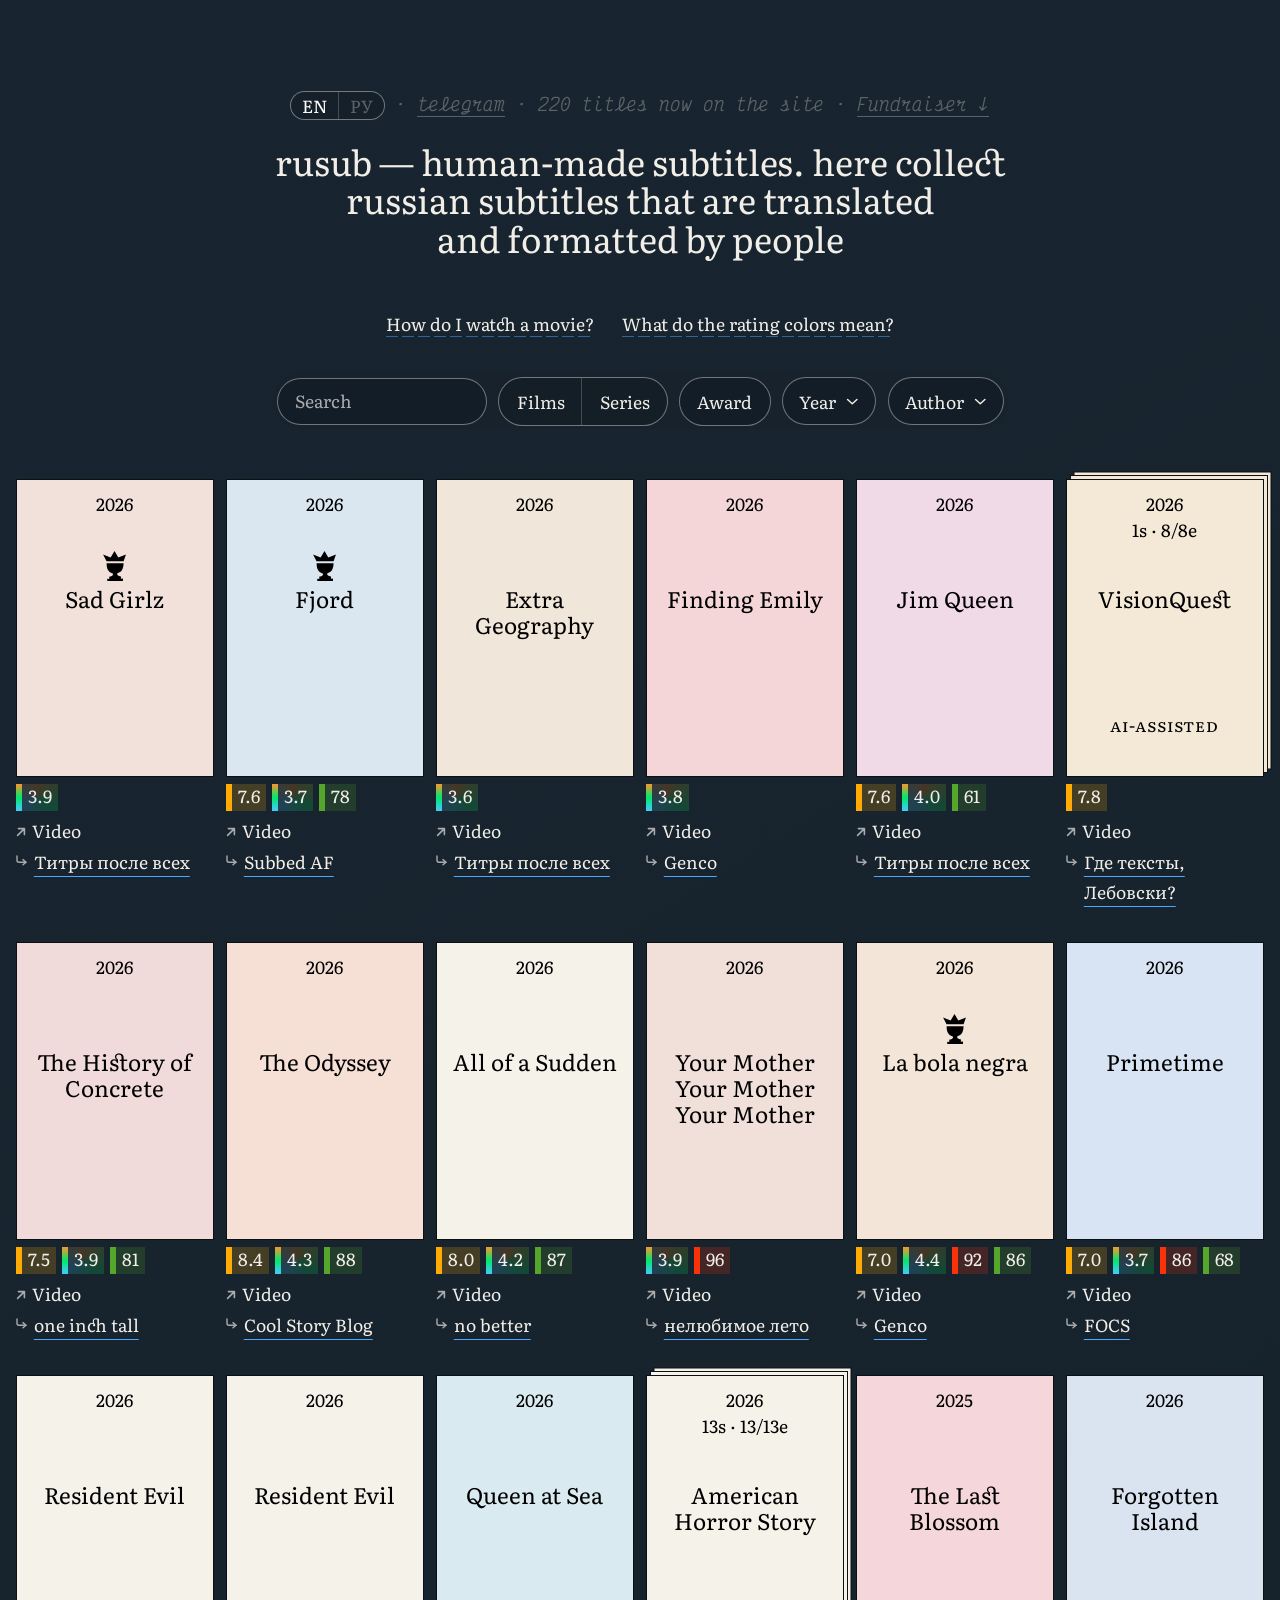
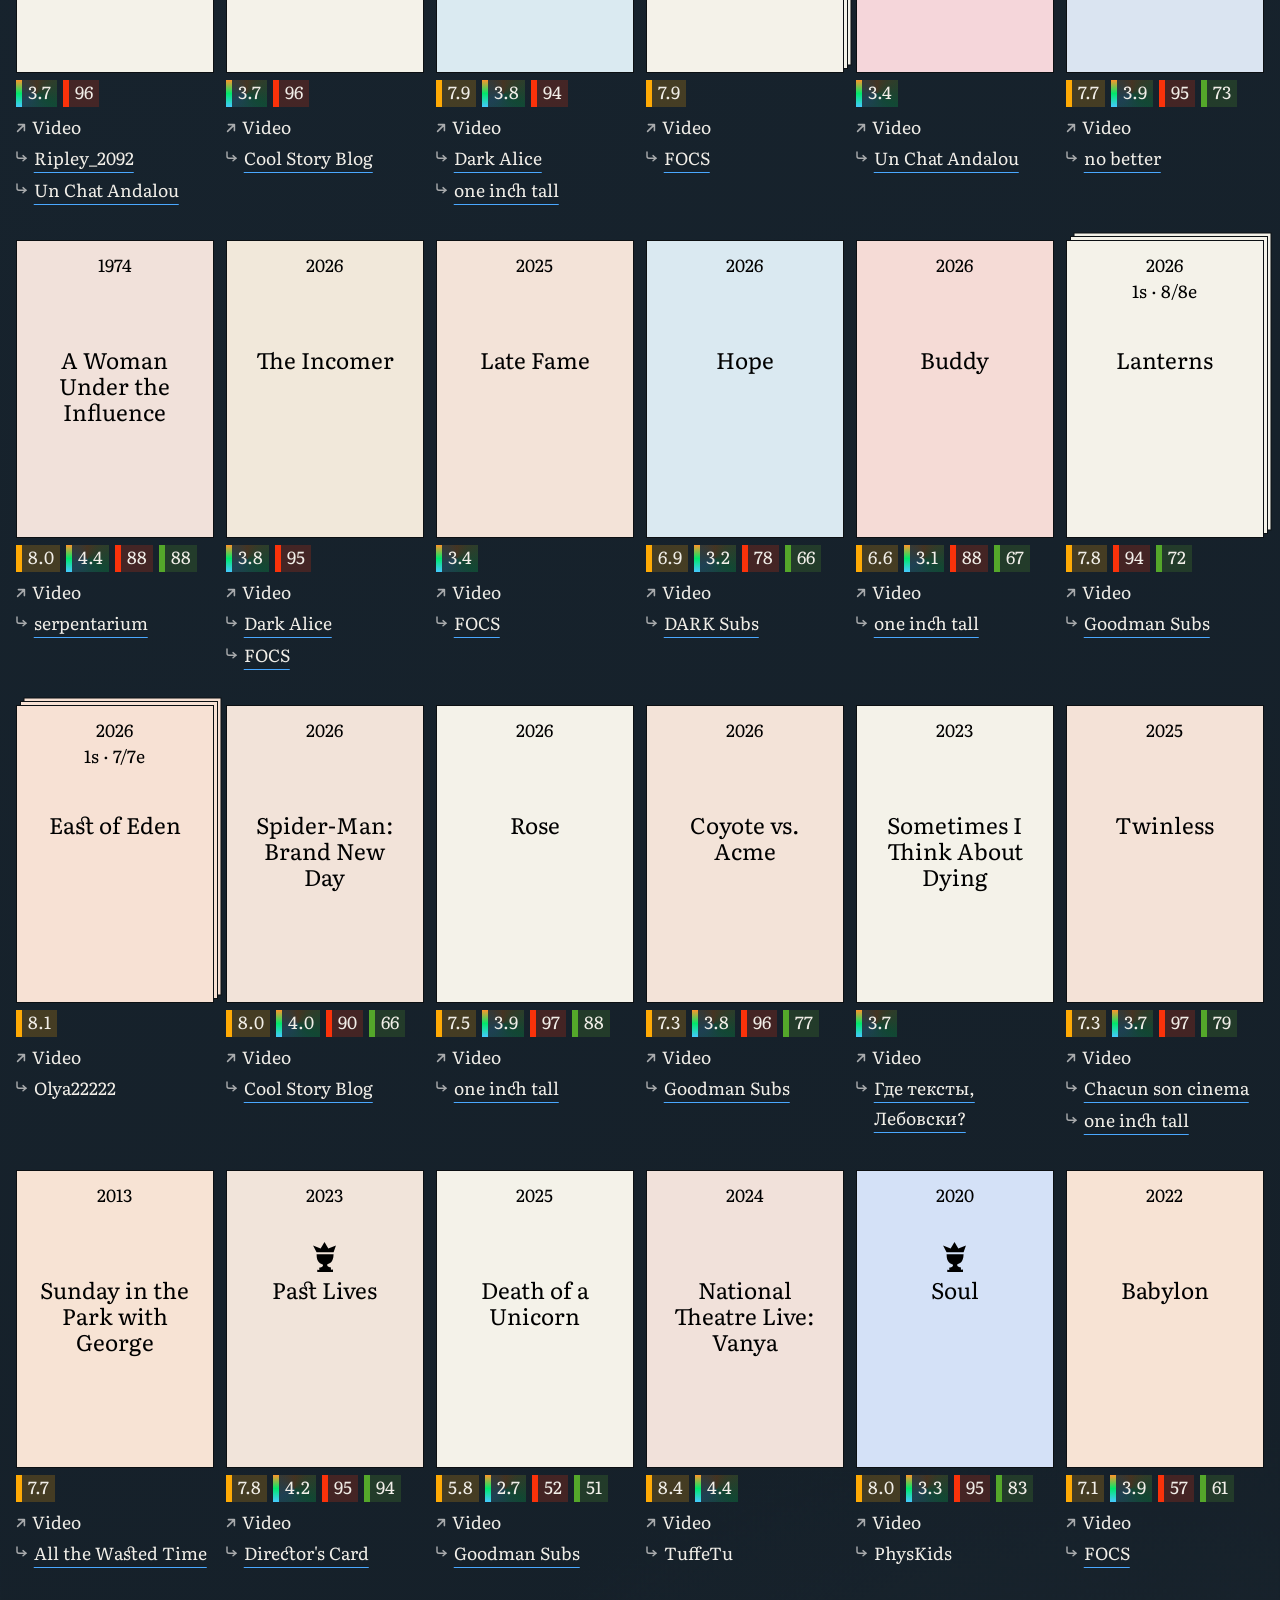
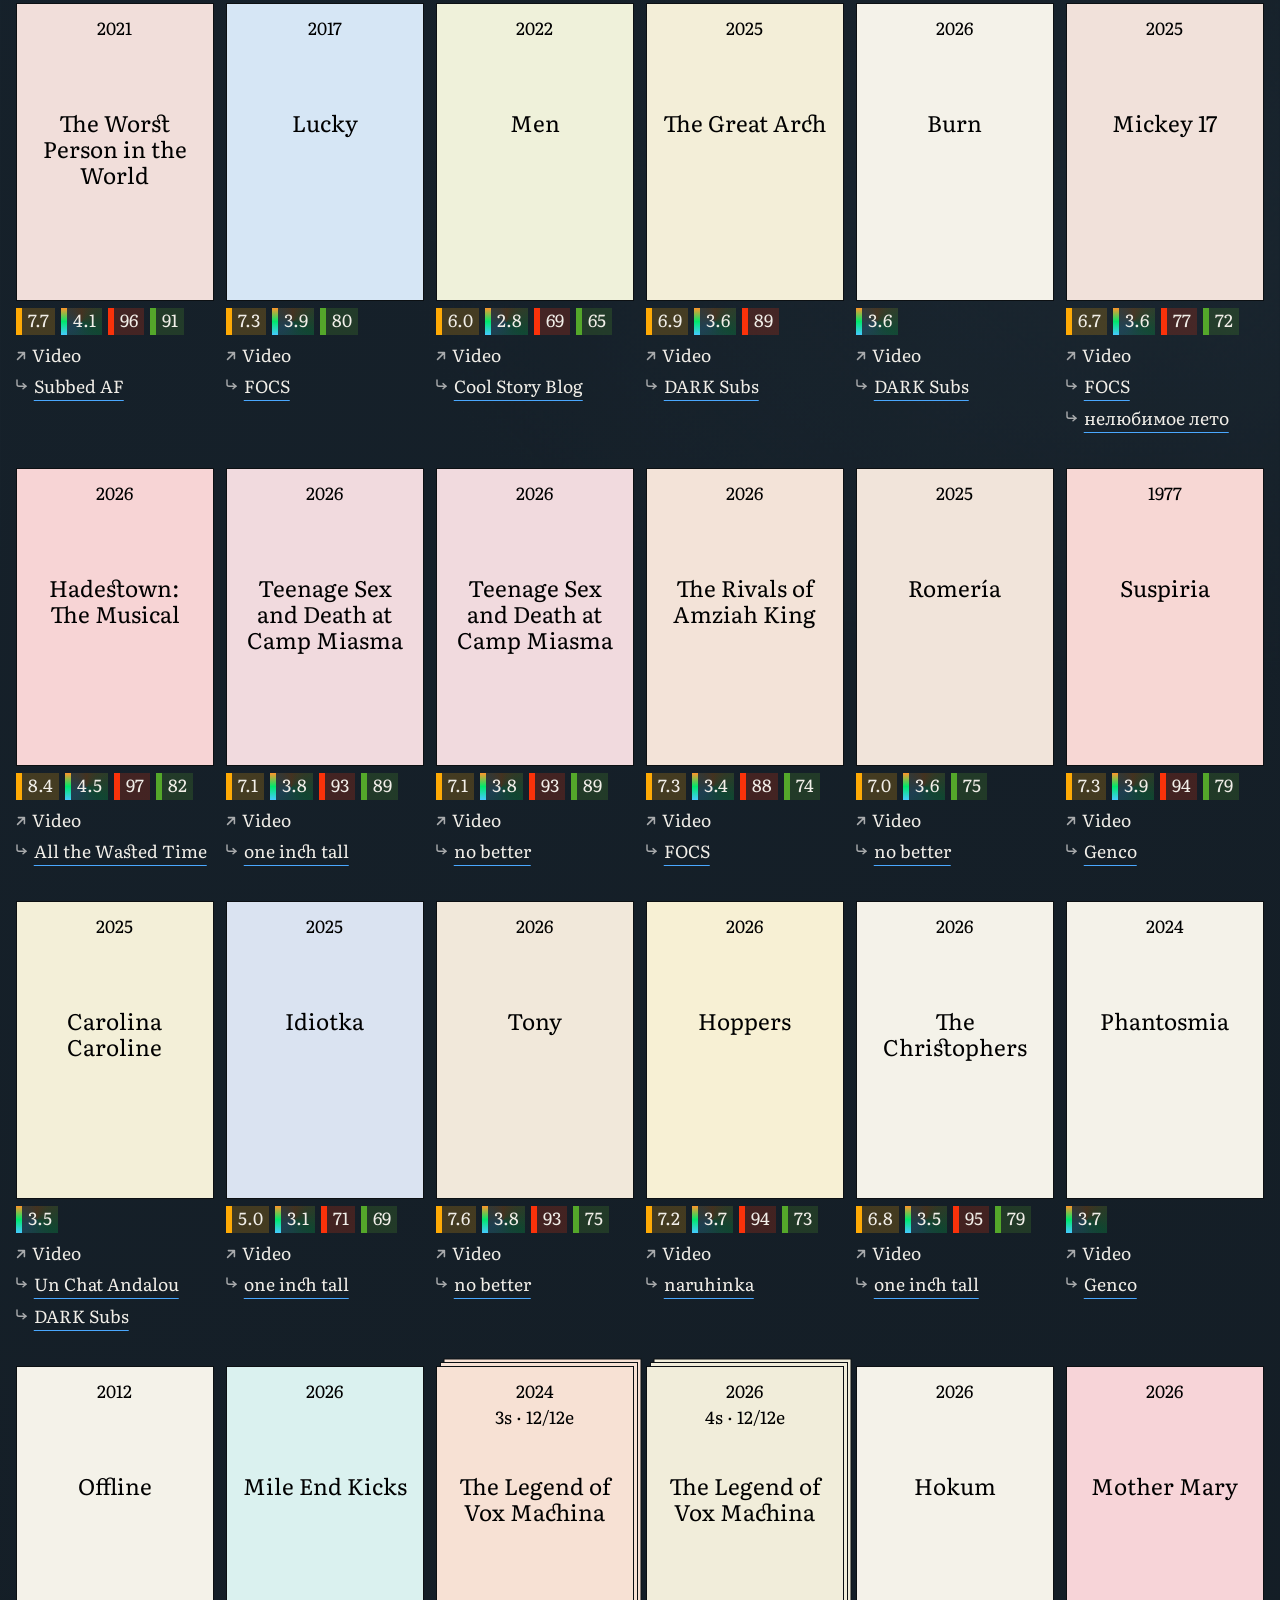
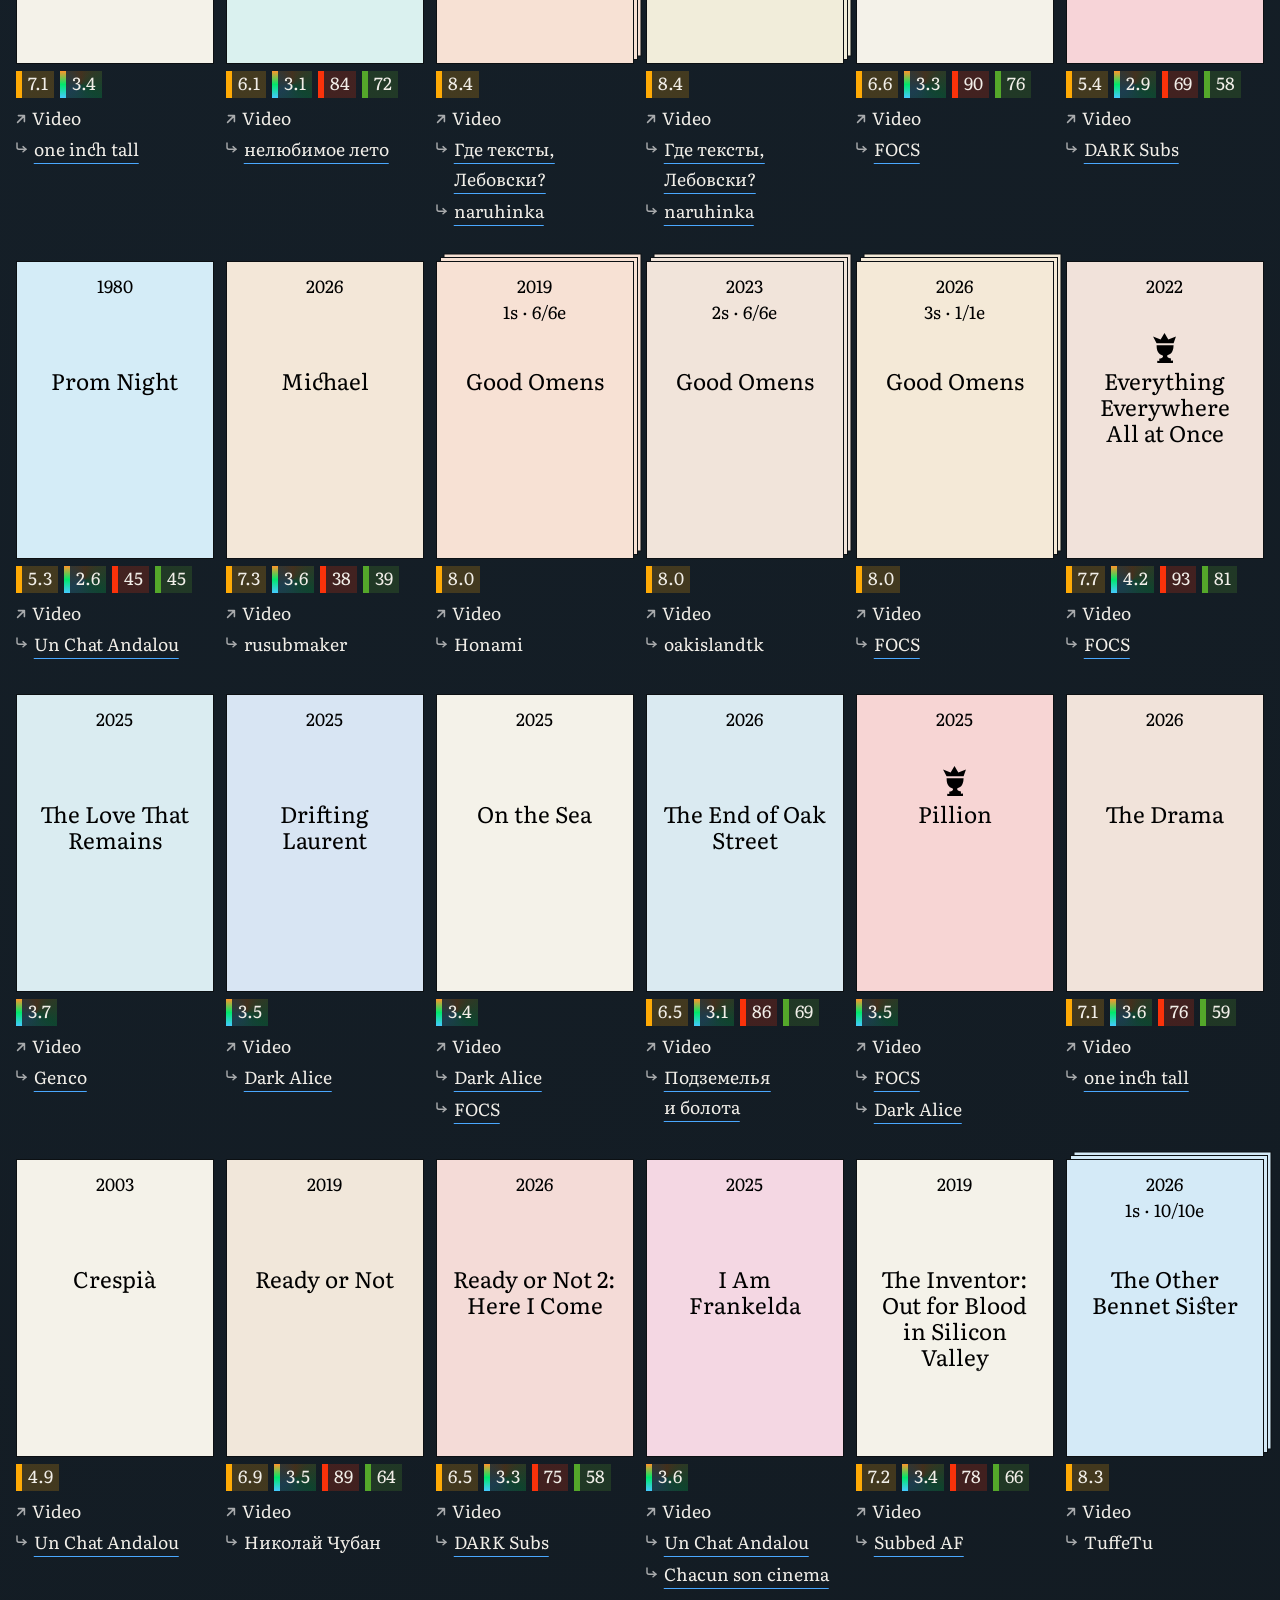
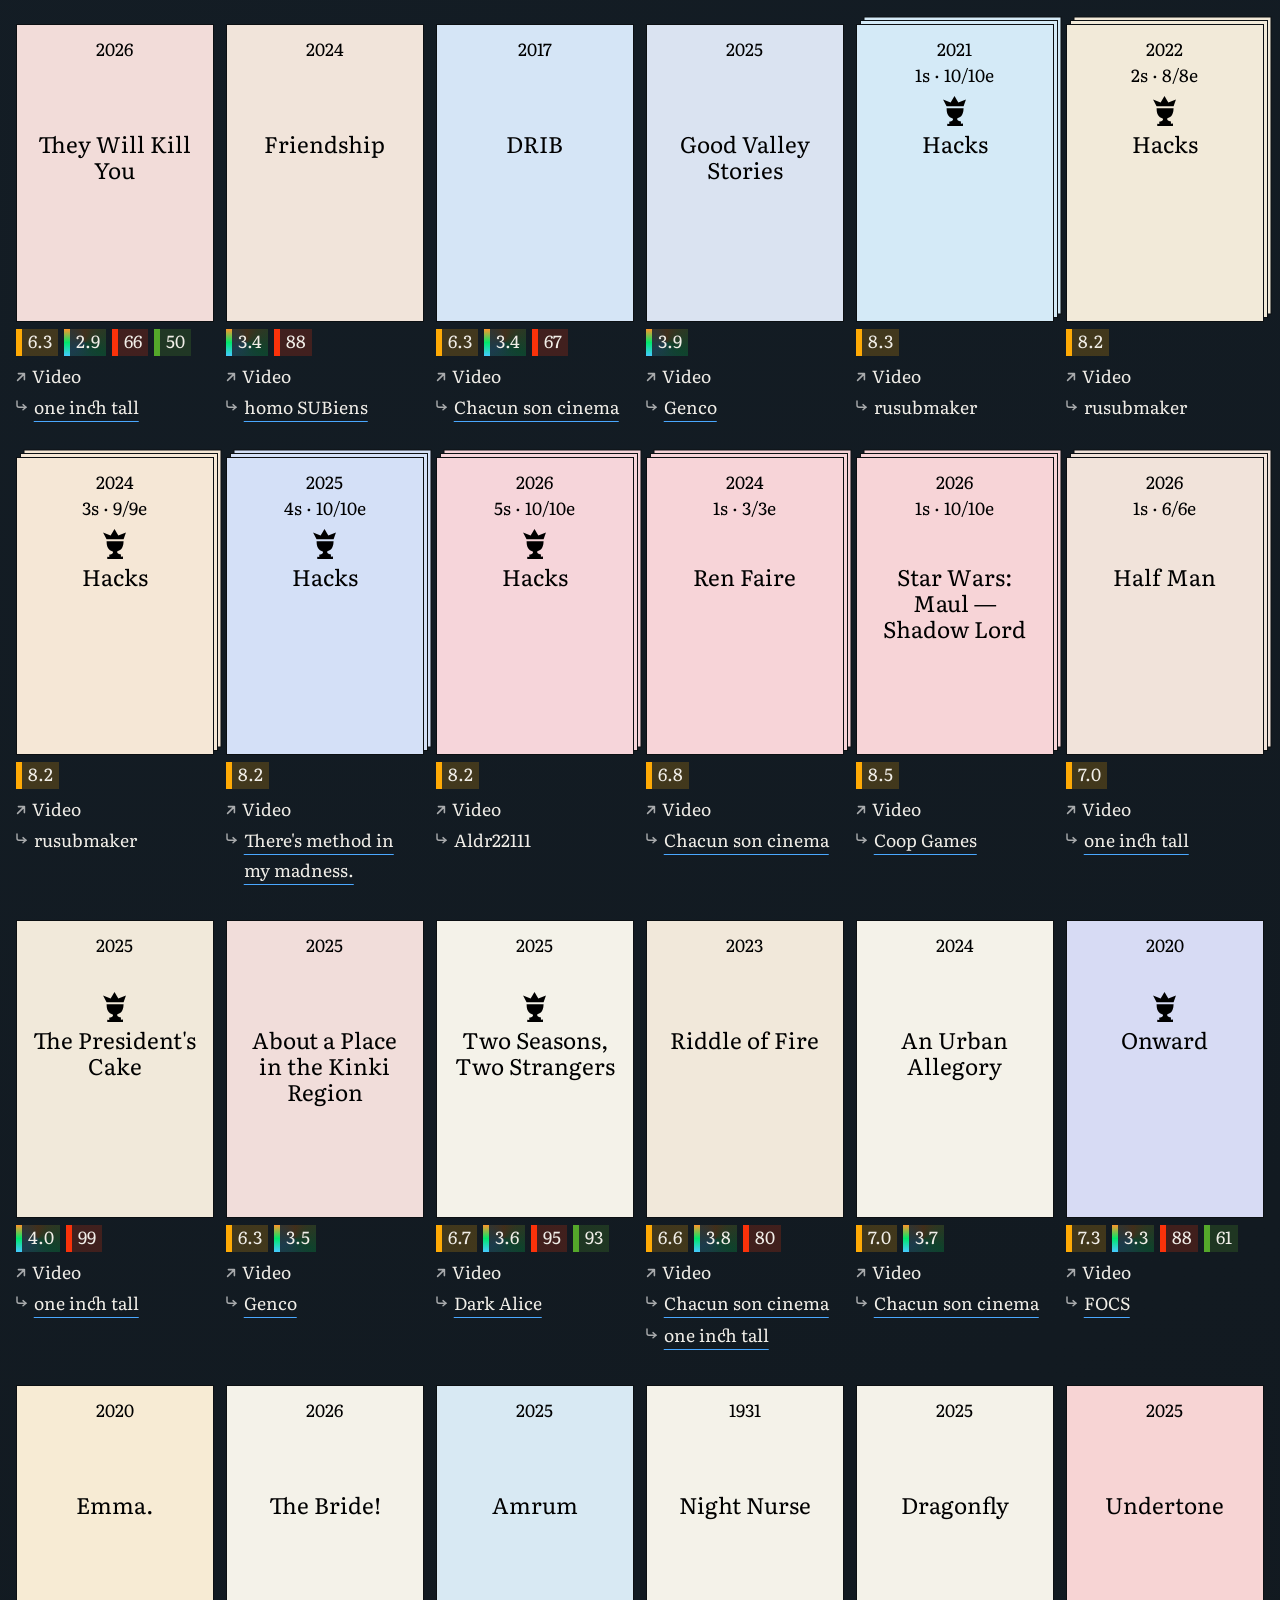
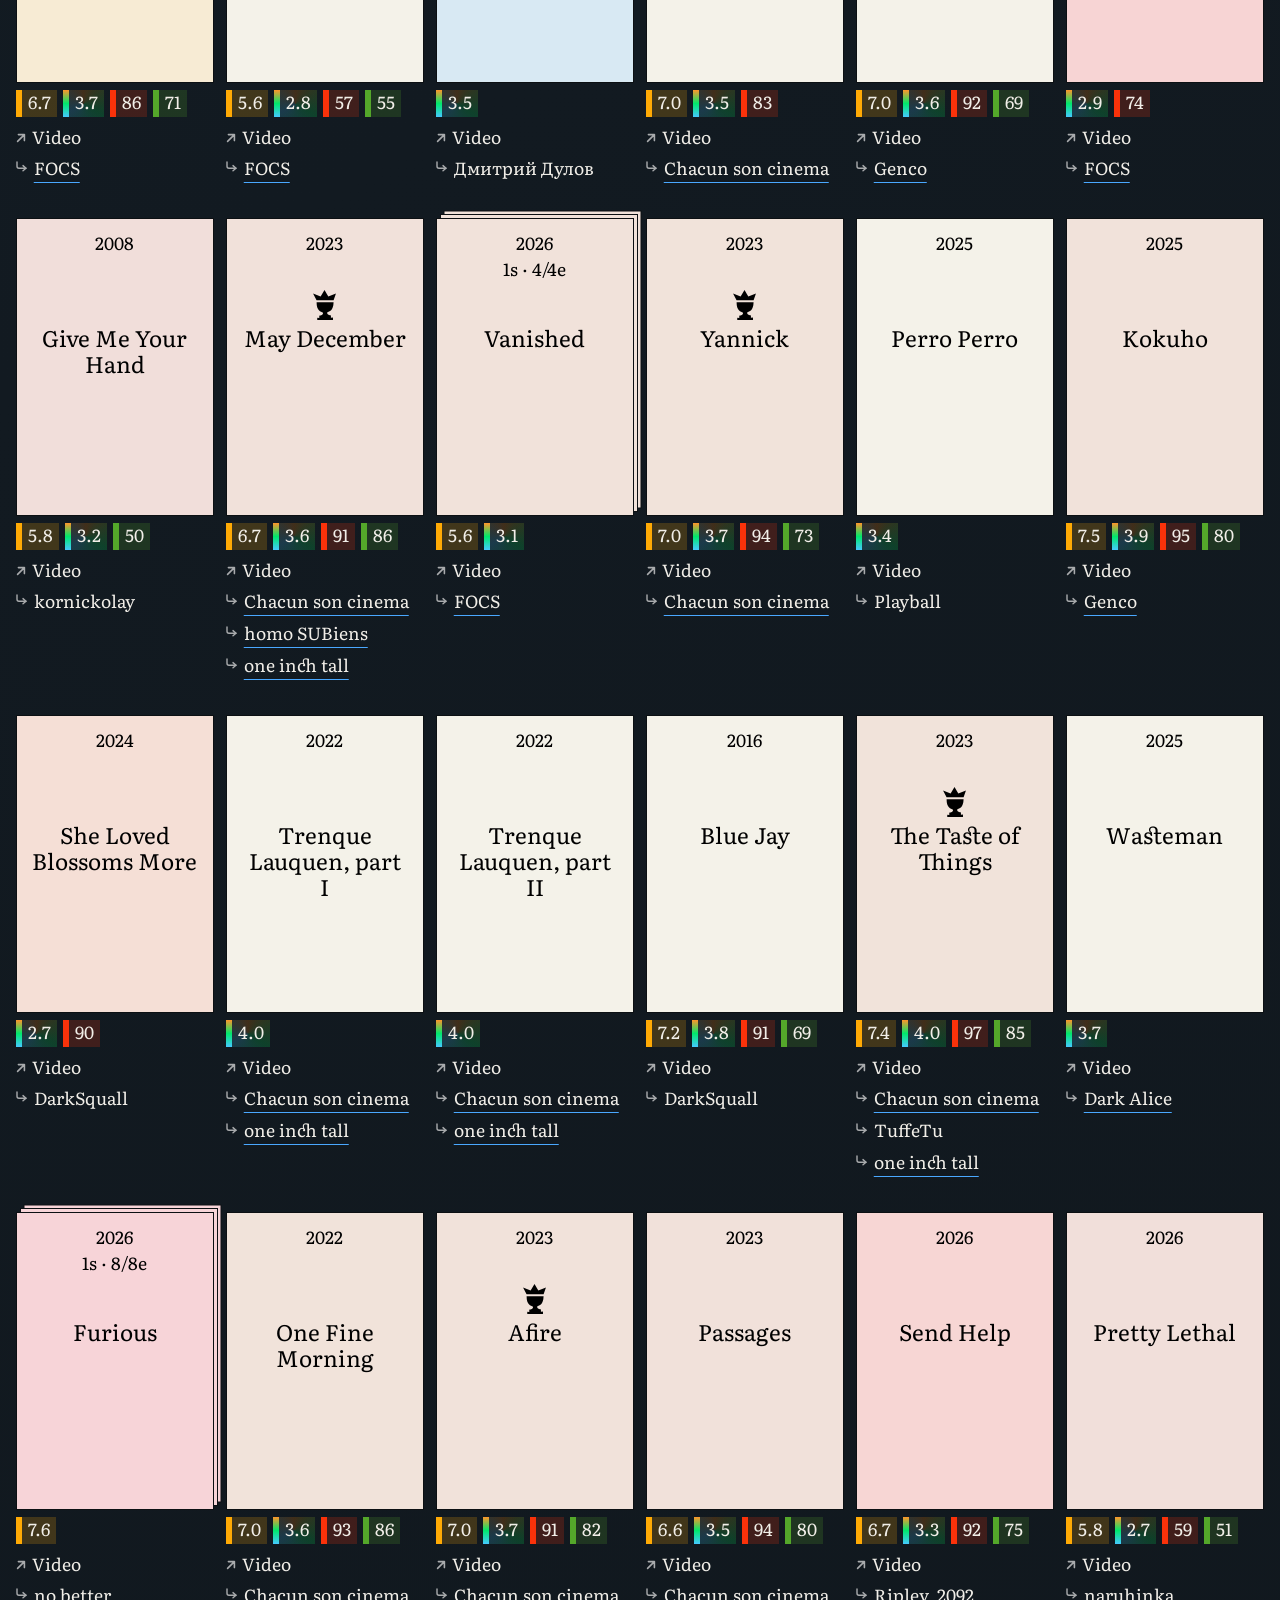
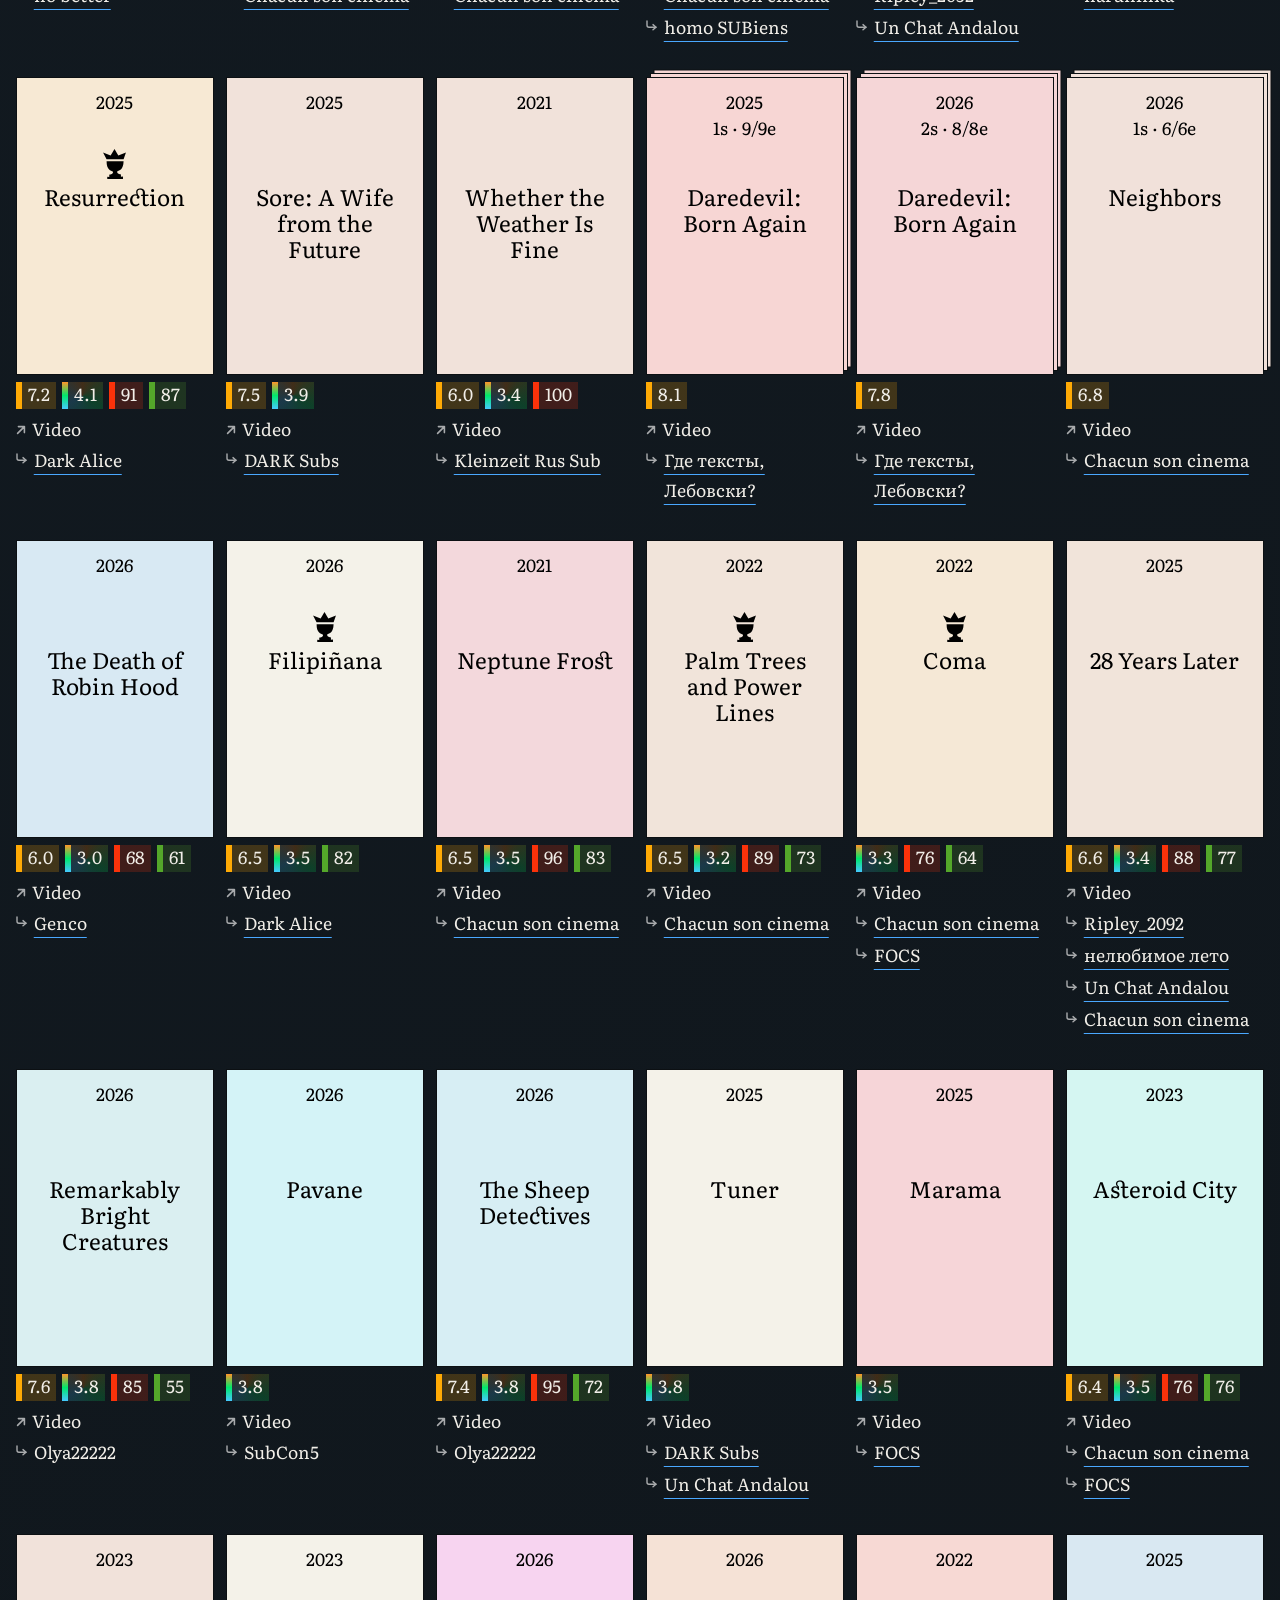
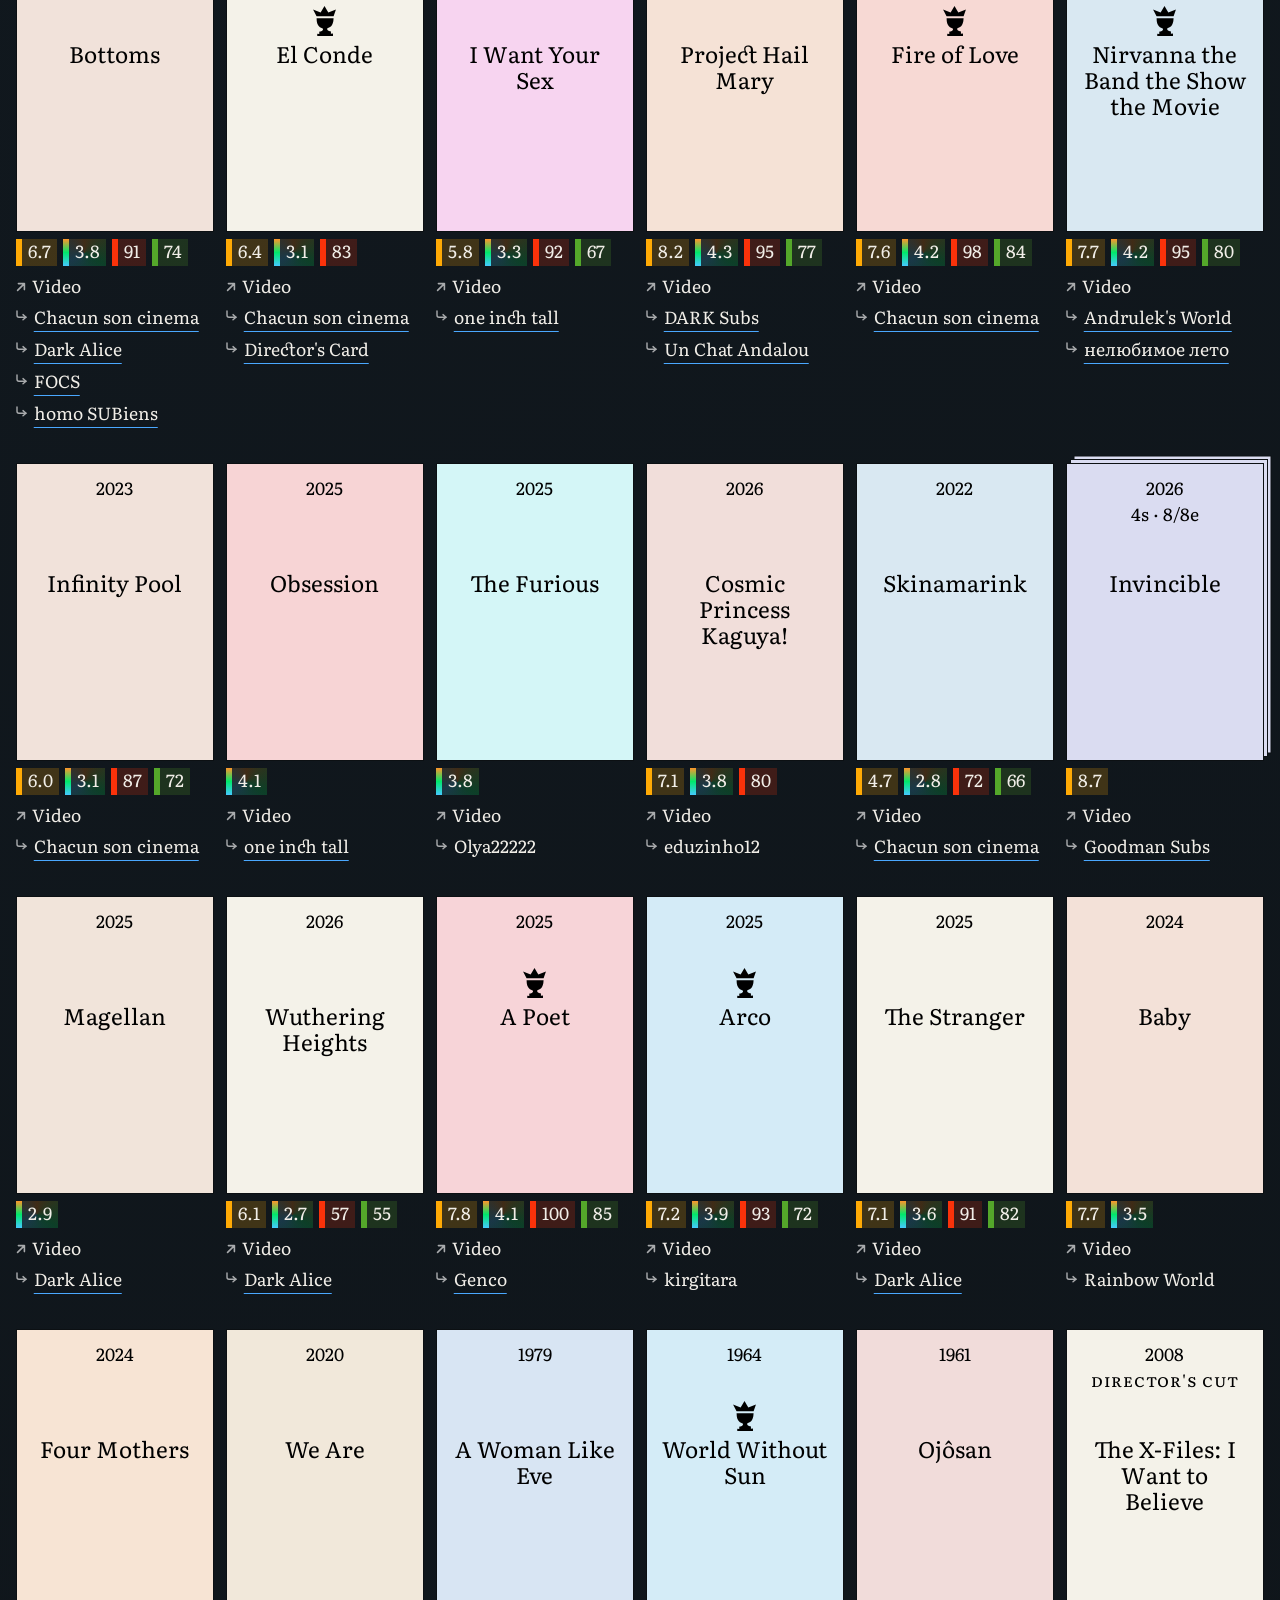
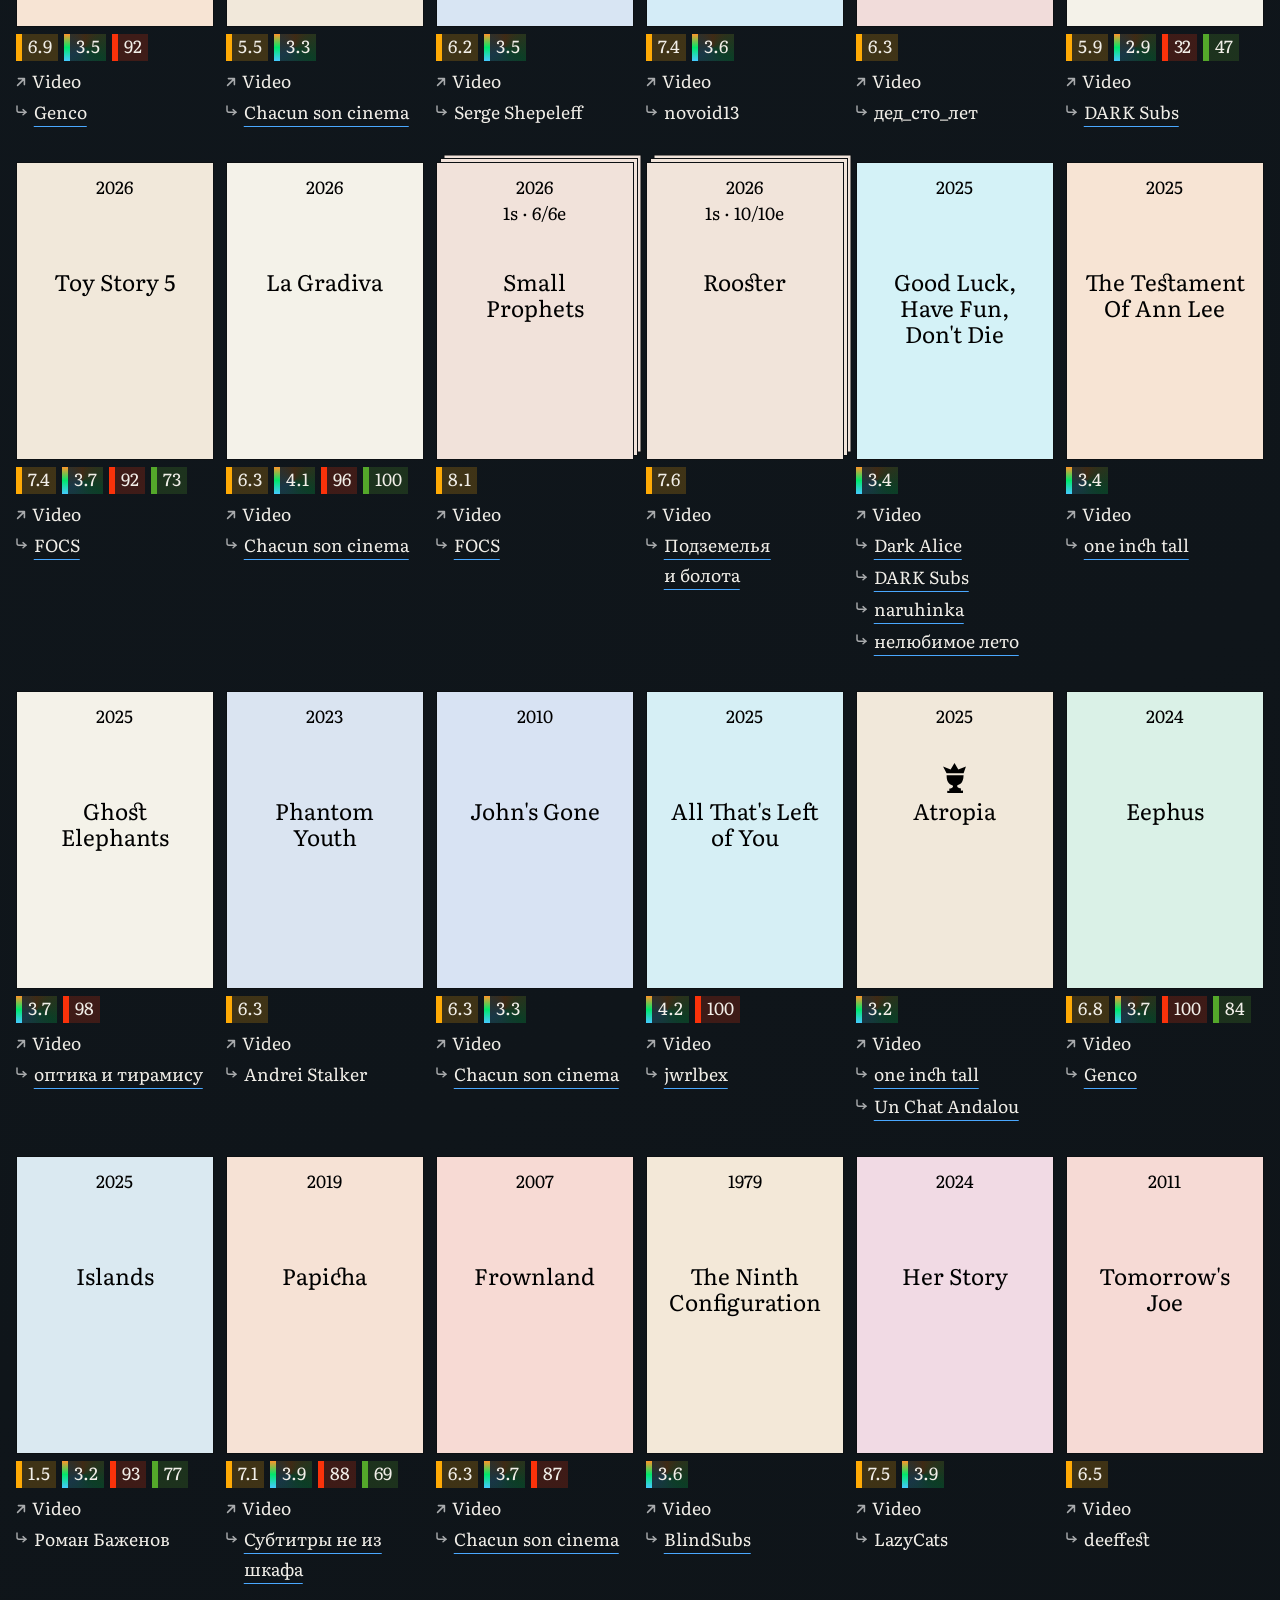
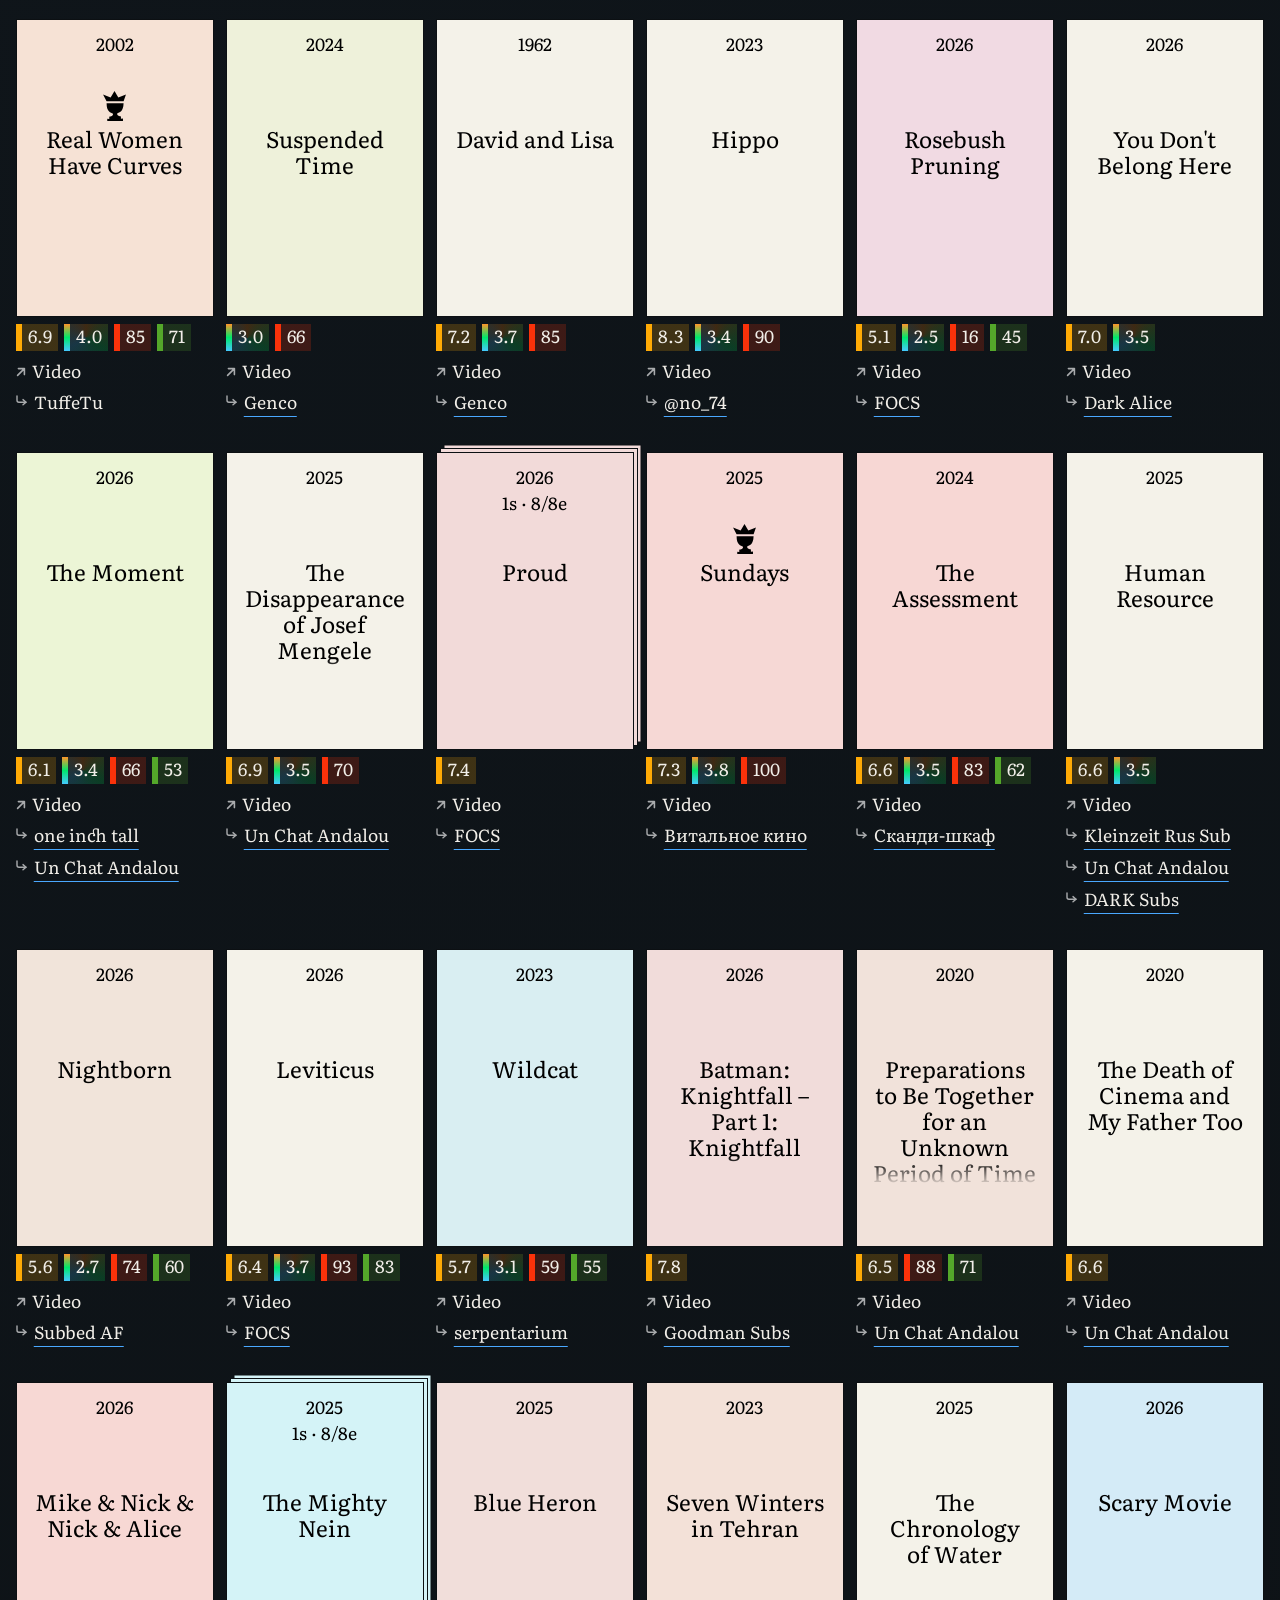
==== index.html @ fe662f40 "Add Sad Girlz (2026), subs by Титры после всех" ====
<!doctype html>
<html lang="ru">
<head>
<meta charset="utf-8">
<meta name="viewport" content="width=device-width, initial-scale=1">
<meta name="description" content="Русские субтитры к фильмам и сериалам в человеческом переводе и оформлении. Скачать .srt или .zip — переводы от проверенных команд, бесплатно.">
<meta property="og:type" content="website">
<meta property="og:url" content="https://rusub.pages.dev/">
<meta property="og:site_name" content="rusub">
<meta property="og:title" content="russub — человеческие русские субтитры">
<meta property="og:description" content="Русские субтитры к фильмам и сериалам в человеческом переводе и оформлении. Скачать .srt или .zip бесплатно. We collect human-translated and formatted .srt files for movies and series — no registration, no ads.">
<meta property="og:image" content="https://rusub.pages.dev/assets/og-img.jpg">
<meta property="og:image:alt" content="russub — человеческие русские субтитры">
<meta property="og:locale" content="ru_RU">
<meta name="twitter:card" content="summary_large_image">
<meta name="twitter:title" content="russub — человеческие русские субтитры">
<meta name="twitter:description" content="Русские субтитры к фильмам и сериалам в человеческом переводе и оформлении.">
<meta name="twitter:image" content="https://rusub.pages.dev/assets/og-img.jpg">
<meta name="google-site-verification" content="y1keX76cT9JaH7X1msKwprBF_v71MWAN2MobspWHk8U" />
<title>russub — человеческие русские субтитры</title>
<link rel="preconnect" href="https://fonts.googleapis.com">
<link rel="preconnect" href="https://fonts.gstatic.com" crossorigin>
<link href="https://fonts.googleapis.com/css2?family=Victor+Mono:ital,wght@1,700&display=swap" rel="stylesheet">
<link rel="icon" type="image/x-icon" href="assets/icon.svg">
<link rel="stylesheet" href="styles.css">
</head>
<body>
<main class="page">
  <header class="intro">
    <a href="https://t.me/+g35p_Ftq7PY0YWZi" target="_blank">questions & suggestions → telegram</a>
    <h1>rusub — human-made subtitles. here collect russian subtitles that are translated and formatted by people</h1>
    <p class="updated" id="title-count"></p>
  </header>

  <div class="faq">
    <div class="faq-item">
      <span class="faq-q">How do I watch a movie?</span>
      <div class="faq-card faq-card--steps">
        <span class="faq-step"><span class="faq-num">1</span> Download the subtitles from this website</span>
        <span class="faq-step"><span class="faq-num">2</span> Use the Video button on the card — it searches trackers for you</span>
        <span class="faq-step"><span class="faq-num">3</span> Place the subtitles file in the same folder as the movie</span>
        <span class="faq-step"><span class="faq-num">4</span> Name both files the same way: <code>Film.mkv</code>, <code>Film.srt</code></span>
        <span class="faq-step"><span class="faq-num">5</span> Open the video — subtitles load automatically</span>
        <span class="faq-step"><span class="faq-num">6</span> If not — enable them in player settings and select the <code>.srt</code> file</span>
      </div>
    </div>
    <div class="faq-item">
      <span class="faq-q">What do the rating colors mean?</span>
      <div class="faq-card faq-card--ratings">
        <span class="faq-rating"><span class="rating-dot faq-dot--imdb"></span><span class="faq-rating-text"><span class="faq-rating-title">IMDb — 1-10</span><span class="faq-note">Average viewer rating. Higher = more liked.</span></span></span>
        <span class="faq-rating"><span class="rating-dot faq-dot--letterboxd"></span><span class="faq-rating-text"><span class="faq-rating-title">Letterboxd — 0.5-5</span><span class="faq-note">Closer to 5 = higher rating.</span></span></span>
        <span class="faq-rating"><span class="rating-dot faq-dot--rt"></span><span class="faq-rating-text"><span class="faq-rating-title">Rotten Tomatoes — 0-100%</span><span class="faq-note">Percentage of positive critic reviews.</span></span></span>
        <span class="faq-rating"><span class="rating-dot faq-dot--metacritic"></span><span class="faq-rating-text"><span class="faq-rating-title">Metacritic — 0-100</span><span class="faq-note">Average critic score. Higher = better.</span></span></span>
      </div>
    </div>
  </div>

  <div class="filters" id="filters"></div>

  <section class="grid" id="grid"></section>
</main>

<script src="script.js"></script>
<script async src="https://www.googletagmanager.com/gtag/js?id=G-HG62CRNJFP"></script>
<script>
  window.dataLayer = window.dataLayer || [];
  function gtag(){dataLayer.push(arguments);}
  gtag('js', new Date());
  gtag('config', 'G-HG62CRNJFP');
</script>
<noscript>
  <h1>Список фильмов и сериалов rusub</h1>
  <ul>
  <li><a href="/#sad-girlz-2026"><h2>Sad Girlz (2026)</h2>
    <span lang="ru">Грустные девчонки</span>
    <span>Перевод: Титры после всех</span></a></li>
  <li><a href="/#fjord-2026"><h2>Fjord (2026)</h2>
    <span lang="ru">Фьорд</span>
    <span>Перевод: Subbed AF</span></a></li>
  <li><a href="/#extra-geography-2026"><h2>Extra Geography (2026)</h2>
    <span lang="ru">Внеклассная география</span>
    <span>Перевод: Титры после всех</span></a></li>
  <li><a href="/#finding-emily-2026"><h2>Finding Emily (2026)</h2>
    <span lang="ru">В поисках Эмили</span>
    <span>Перевод: Genco</span></a></li>
  <li><a href="/#jim-queen-2026"><h2>Jim Queen (2026)</h2>
    <span lang="ru">Джим Куин</span>
    <span>Перевод: Титры после всех</span></a></li>
  <li><a href="/#visionquest-2026"><h2>VisionQuest (2026)</h2>
    <span lang="ru">Квест Вижна</span>
    <span>Перевод: Где тексты, Лебовски?</span></a></li>
  <li><a href="/#the-history-of-concrete-2026"><h2>The History of Concrete (2026)</h2>
    <span lang="ru">История бетона</span>
    <span>Перевод: one inch tall</span></a></li>
  <li><a href="/#the-odyssey-2026"><h2>The Odyssey (2026)</h2>
    <span lang="ru">Одиссея</span>
    <span>Перевод: Cool Story Blog</span></a></li>
  <li><a href="/#soudain-2026"><h2>All of a Sudden (2026)</h2>
    <span lang="ru">Внезапно</span>
    <span>Перевод: no better</span></a></li>
  <li><a href="/#your-mother-your-mother-your-mother-2026"><h2>Your Mother Your Mother Your Mother (2026)</h2>
    <span lang="ru">Твоя мать, твоя мать, твоя мать</span>
    <span>Перевод: нелюбимое лето</span></a></li>
  <li><a href="/#la-bola-negra-2026"><h2>La bola negra (2026)</h2>
    <span lang="ru">Чёрный шар</span>
    <span>Перевод: Genco</span></a></li>
  <li><a href="/#primetime-2026"><h2>Primetime (2026)</h2>
    <span lang="ru">Прайм-тайм</span>
    <span>Перевод: FOCS</span></a></li>
  <li><a href="/#resident-evil-2026-r"><h2>Resident Evil (2026)</h2>
    <span lang="ru">Обитель зла</span>
    <span>Перевод: Ripley_2092, Un Chat Andalou</span></a></li>
  <li><a href="/#resident-evil-2026-c"><h2>Resident Evil (2026)</h2>
    <span lang="ru">Обитель зла</span>
    <span>Перевод: Cool Story Blog</span></a></li>
  <li><a href="/#queen-at-sea-2026"><h2>Queen at Sea (2026)</h2>
    <span lang="ru">Королева у моря</span>
    <span>Перевод: Dark Alice, one inch tall</span></a></li>
  <li><a href="/#american-horror-story-2026"><h2>American Horror Story (2026)</h2>
    <span lang="ru">Американская история ужасов: 13</span>
    <span>Перевод: FOCS</span></a></li>
  <li><a href="/#the-last-blossom-2025"><h2>The Last Blossom (2025)</h2>
    <span lang="ru">Последнее цветение</span>
    <span>Перевод: Un Chat Andalou</span></a></li>
  <li><a href="/#forgotten-island-2026"><h2>Forgotten Island (2026)</h2>
    <span lang="ru">Остров забвения</span>
    <span>Перевод: no better</span></a></li>
  <li><a href="/#a-woman-under-the-influence-1974"><h2>A Woman Under the Influence (1974)</h2>
    <span lang="ru">Женщина под влиянием</span>
    <span>Перевод: serpentarium</span></a></li>
  <li><a href="/#the-incomer-2026"><h2>The Incomer (2026)</h2>
    <span lang="ru">Пришлый</span>
    <span>Перевод: Dark Alice, FOCS</span></a></li>
  <li><a href="/#late-fame-2025"><h2>Late Fame (2025)</h2>
    <span lang="ru">Поздняя слава</span>
    <span>Перевод: FOCS</span></a></li>
  <li><a href="/#hope-2026"><h2>Hope (2026)</h2>
    <span lang="ru">Надежда</span>
    <span>Перевод: DARK Subs</span></a></li>
  <li><a href="/#buddy-2026"><h2>Buddy (2026)</h2>
    <span lang="ru">Приятель</span>
    <span>Перевод: one inch tall</span></a></li>
  <li><a href="/#lanterns-2026"><h2>Lanterns (2026)</h2>
    <span lang="ru">Фонари</span>
    <span>Перевод: Goodman Subs</span></a></li>
  <li><a href="/#east-of-eden-2026"><h2>East of Eden (2026)</h2>
    <span lang="ru">К востоку от рая</span>
    <span>Перевод: Olya22222</span></a></li>
  <li><a href="/#spider-man-brand-new-day-2026"><h2>Spider-Man: Brand New Day (2026)</h2>
    <span lang="ru">Человек-паук: Новый день</span>
    <span>Перевод: Cool Story Blog</span></a></li>
  <li><a href="/#rose-2026"><h2>Rose (2026)</h2>
    <span lang="ru">Роза</span>
    <span>Перевод: one inch tall</span></a></li>
  <li><a href="/#coyote-vs-acme-2026"><h2>Coyote vs. Acme (2026)</h2>
    <span lang="ru">Хитрый Койот</span>
    <span>Перевод: Goodman Subs</span></a></li>
  <li><a href="/#sometimes-i-think-about-dying-2023"><h2>Sometimes I Think About Dying (2023)</h2>
    <span lang="ru">Иногда я думаю о смерти</span>
    <span>Перевод: Где тексты, Лебовски?</span></a></li>
  <li><a href="/#twinless-2025"><h2>Twinless (2025)</h2>
    <span lang="ru">Без близнеца</span>
    <span>Перевод: Chacun son cinema, one inch tall</span></a></li>
  <li><a href="/#sunday-in-the-park-with-george-2013"><h2>Sunday in the Park with George (2013)</h2>
    <span lang="ru">Воскресенье в парке с Джорджем</span>
    <span>Перевод: All the Wasted Time</span></a></li>
  <li><a href="/#past-lives-2023"><h2>Past Lives (2023)</h2>
    <span lang="ru">Прошлые жизни</span>
    <span>Перевод: Director&#39;s Card</span></a></li>
  <li><a href="/#death-of-a-unicorn-2025"><h2>Death of a Unicorn (2025)</h2>
    <span lang="ru">Смерть единорога</span>
    <span>Перевод: Goodman Subs</span></a></li>
  <li><a href="/#national-theatre-live-vanya-2024"><h2>National Theatre Live: Vanya (2024)</h2>
    <span lang="ru">Ваня</span>
    <span>Перевод: TuffeTu</span></a></li>
  <li><a href="/#soul-2020"><h2>Soul (2020)</h2>
    <span lang="ru">Душа</span>
    <span>Перевод: PhysKids</span></a></li>
  <li><a href="/#babylon-2022"><h2>Babylon (2022)</h2>
    <span lang="ru">Вавилон</span>
    <span>Перевод: FOCS</span></a></li>
  <li><a href="/#the-worst-person-in-the-world-2021"><h2>The Worst Person in the World (2021)</h2>
    <span lang="ru">Худший человек на свете</span>
    <span>Перевод: Subbed AF</span></a></li>
  <li><a href="/#lucky-2017"><h2>Lucky (2017)</h2>
    <span lang="ru">Счастливчик</span>
    <span>Перевод: FOCS</span></a></li>
  <li><a href="/#men-2022"><h2>Men (2022)</h2>
    <span lang="ru">Мужчины</span>
    <span>Перевод: Cool Story Blog</span></a></li>
  <li><a href="/#the-great-arch-2025"><h2>The Great Arch (2025)</h2>
    <span lang="ru">Большая арка</span>
    <span>Перевод: DARK Subs</span></a></li>
  <li><a href="/#burn-2026"><h2>Burn (2026)</h2>
    <span lang="ru">Гори</span>
    <span>Перевод: DARK Subs</span></a></li>
  <li><a href="/#mickey-17-2025"><h2>Mickey 17 (2025)</h2>
    <span lang="ru">Микки 17</span>
    <span>Перевод: FOCS, нелюбимое лето</span></a></li>
  <li><a href="/#hadestown-the-musical-2026"><h2>Hadestown: The Musical (2026)</h2>
    <span lang="ru">Хейдстаун</span>
    <span>Перевод: All the Wasted Time</span></a></li>
  <li><a href="/#teenage-sex-and-death-at-camp-miasma-2026-one"><h2>Teenage Sex and Death at Camp Miasma (2026)</h2>
    <span lang="ru">Подростковый секс и смерть в лагере «Миазма»</span>
    <span>Перевод: one inch tall</span></a></li>
  <li><a href="/#teenage-sex-and-death-at-camp-miasma-2026-nobetter"><h2>Teenage Sex and Death at Camp Miasma (2026)</h2>
    <span lang="ru">Подростковый секс и смерть в лагере «Миазма»</span>
    <span>Перевод: no better</span></a></li>
  <li><a href="/#the-rivals-of-amziah-king-2026"><h2>The Rivals of Amziah King (2026)</h2>
    <span lang="ru">Соперники Амзиа Кинга</span>
    <span>Перевод: FOCS</span></a></li>
  <li><a href="/#romeria-2025"><h2>Romería (2025)</h2>
    <span lang="ru">Ромерия</span>
    <span>Перевод: no better</span></a></li>
  <li><a href="/#suspiria-1977"><h2>Suspiria (1977)</h2>
    <span lang="ru">Суспирия</span>
    <span>Перевод: Genco</span></a></li>
  <li><a href="/#carolina-caroline-2025"><h2>Carolina Caroline (2025)</h2>
    <span lang="ru">Каролина Кэролайн</span>
    <span>Перевод: Un Chat Andalou, DARK Subs</span></a></li>
  <li><a href="/#idiotka-2025"><h2>Idiotka (2025)</h2>
    <span lang="ru">Идиотка</span>
    <span>Перевод: one inch tall</span></a></li>
  <li><a href="/#tony-2026"><h2>Tony (2026)</h2>
    <span lang="ru">Тони</span>
    <span>Перевод: no better</span></a></li>
  <li><a href="/#hoppers-2026"><h2>Hoppers (2026)</h2>
    <span lang="ru">Прыгуны</span>
    <span>Перевод: naruhinka</span></a></li>
  <li><a href="/#the-christophers-2026"><h2>The Christophers (2026)</h2>
    <span lang="ru">Кристоферы</span>
    <span>Перевод: one inch tall</span></a></li>
  <li><a href="/#phantosmia-2024"><h2>Phantosmia (2024)</h2>
    <span lang="ru">Фантосмия</span>
    <span>Перевод: Genco</span></a></li>
  <li><a href="/#offline-2012"><h2>Offline (2012)</h2>
    <span lang="ru">Офлайн</span>
    <span>Перевод: one inch tall</span></a></li>
  <li><a href="/#mile-end-kicks-2026"><h2>Mile End Kicks (2026)</h2>
    <span lang="ru">Майл-Энд-Кикс</span>
    <span>Перевод: нелюбимое лето</span></a></li>
  <li><a href="/#the-legend-of-vox-machina-2024"><h2>The Legend of Vox Machina (2024)</h2>
    <span lang="ru">Легенда о Vox Machina</span>
    <span>Перевод: Где тексты, Лебовски?, naruhinka</span></a></li>
  <li><a href="/#the-legend-of-vox-machina-2026"><h2>The Legend of Vox Machina (2026)</h2>
    <span lang="ru">Легенда о Vox Machina</span>
    <span>Перевод: Где тексты, Лебовски?, naruhinka</span></a></li>
  <li><a href="/#hokum-2026"><h2>Hokum (2026)</h2>
    <span lang="ru">Хокум</span>
    <span>Перевод: FOCS</span></a></li>
  <li><a href="/#mother-mary-2026"><h2>Mother Mary (2026)</h2>
    <span lang="ru">Мать Мария</span>
    <span>Перевод: DARK Subs</span></a></li>
  <li><a href="/#prom-night-1980"><h2>Prom Night (1980)</h2>
    <span lang="ru">Школьный бал</span>
    <span>Перевод: Un Chat Andalou</span></a></li>
  <li><a href="/#michael-2026"><h2>Michael (2026)</h2>
    <span lang="ru">Майкл</span>
    <span>Перевод: rusubmaker</span></a></li>
  <li><a href="/#good-omens-2019"><h2>Good Omens (2019)</h2>
    <span lang="ru">Благие знамения</span>
    <span>Перевод: Honami</span></a></li>
  <li><a href="/#good-omens-2023"><h2>Good Omens (2023)</h2>
    <span lang="ru">Благие знамения</span>
    <span>Перевод: oakislandtk</span></a></li>
  <li><a href="/#good-omens-2026"><h2>Good Omens (2026)</h2>
    <span lang="ru">Благие знамения</span>
    <span>Перевод: FOCS</span></a></li>
  <li><a href="/#everything-everywhere-all-at-once-2022"><h2>Everything Everywhere All at Once (2022)</h2>
    <span lang="ru">Всё везде и сразу</span>
    <span>Перевод: FOCS</span></a></li>
  <li><a href="/#the-love-that-remains-2025"><h2>The Love That Remains (2025)</h2>
    <span lang="ru">Любовь, которая остаётся</span>
    <span>Перевод: Genco</span></a></li>
  <li><a href="/#drifting-laurent-2025"><h2>Drifting Laurent (2025)</h2>
    <span lang="ru">Блуждающий Лоран</span>
    <span>Перевод: Dark Alice</span></a></li>
  <li><a href="/#on-the-sea-2025"><h2>On the Sea (2025)</h2>
    <span lang="ru">На море</span>
    <span>Перевод: Dark Alice, FOCS</span></a></li>
  <li><a href="/#the-end-of-oak-street-2026"><h2>The End of Oak Street (2026)</h2>
    <span lang="ru">На краю Оук-стрит</span>
    <span>Перевод: Подземелья и болота</span></a></li>
  <li><a href="/#pillion-2025"><h2>Pillion (2025)</h2>
    <span lang="ru">Седло</span>
    <span>Перевод: FOCS, Dark Alice</span></a></li>
  <li><a href="/#the-drama-2026"><h2>The Drama (2026)</h2>
    <span lang="ru">Вот это драма!</span>
    <span>Перевод: one inch tall</span></a></li>
  <li><a href="/#crespia-2003"><h2>Crespià (2003)</h2>
    <span lang="ru">Креспия</span>
    <span>Перевод: Un Chat Andalou</span></a></li>
  <li><a href="/#ready-or-not-2019"><h2>Ready or Not (2019)</h2>
    <span lang="ru">Я иду искать</span>
    <span>Перевод: Николай Чубан</span></a></li>
  <li><a href="/#ready-or-not-2-here-i-come-2026"><h2>Ready or Not 2: Here I Come (2026)</h2>
    <span lang="ru">Я иду искать 2</span>
    <span>Перевод: DARK Subs</span></a></li>
  <li><a href="/#i-am-frankelda-2025"><h2>I Am Frankelda (2025)</h2>
    <span lang="ru">Я, Франкельда</span>
    <span>Перевод: Un Chat Andalou, Chacun son cinema</span></a></li>
  <li><a href="/#the-inventor-out-for-blood-in-silicon-valley-2019"><h2>The Inventor: Out for Blood in Silicon Valley (2019)</h2>
    <span lang="ru">Изобретатель: Жажда крови в Кремниевой долине</span>
    <span>Перевод: Subbed AF</span></a></li>
  <li><a href="/#the-other-bennet-sister-2026"><h2>The Other Bennet Sister (2026)</h2>
    <span lang="ru">Другая сестра Беннет</span>
    <span>Перевод: TuffeTu</span></a></li>
  <li><a href="/#they-will-kill-you-2026"><h2>They Will Kill You (2026)</h2>
    <span lang="ru">Они придут за тобой</span>
    <span>Перевод: one inch tall</span></a></li>
  <li><a href="/#friendship-2024"><h2>Friendship (2024)</h2>
    <span lang="ru">Дружба</span>
    <span>Перевод: homo SUBiens</span></a></li>
  <li><a href="/#drib-2017"><h2>DRIB (2017)</h2>
    <span lang="ru">ДРИБ</span>
    <span>Перевод: Chacun son cinema</span></a></li>
  <li><a href="/#good-valley-stories-2025"><h2>Good Valley Stories (2025)</h2>
    <span lang="ru">Истории из Доброй долины</span>
    <span>Перевод: Genco</span></a></li>
  <li><a href="/#hacks-2021"><h2>Hacks (2021)</h2>
    <span lang="ru">Хитрости</span>
    <span>Перевод: rusubmaker</span></a></li>
  <li><a href="/#hacks-2022"><h2>Hacks (2022)</h2>
    <span lang="ru">Хитрости</span>
    <span>Перевод: rusubmaker</span></a></li>
  <li><a href="/#hacks-2024"><h2>Hacks (2024)</h2>
    <span lang="ru">Хитрости</span>
    <span>Перевод: rusubmaker</span></a></li>
  <li><a href="/#hacks-2025"><h2>Hacks (2025)</h2>
    <span lang="ru">Хитрости</span>
    <span>Перевод: There&#39;s method in my madness.</span></a></li>
  <li><a href="/#hacks-2026"><h2>Hacks (2026)</h2>
    <span lang="ru">Хитрости</span>
    <span>Перевод: Aldr22111</span></a></li>
  <li><a href="/#ren-faire-2024"><h2>Ren Faire (2024)</h2>
    <span lang="ru">Ярмарка эпохи Возрождения</span>
    <span>Перевод: Chacun son cinema</span></a></li>
  <li><a href="/#star-wars-maul-shadow-lord-2026"><h2>Star Wars: Maul — Shadow Lord (2026)</h2>
    <span lang="ru">Звёздные войны: Маул — Повелитель теней</span>
    <span>Перевод: Coop Games</span></a></li>
  <li><a href="/#half-man-2026"><h2>Half Man (2026)</h2>
    <span lang="ru">Наполовину человек</span>
    <span>Перевод: one inch tall</span></a></li>
  <li><a href="/#the-presidents-cake-2025"><h2>The President&#39;s Cake (2025)</h2>
    <span lang="ru">Торт для президента</span>
    <span>Перевод: one inch tall</span></a></li>
  <li><a href="/#about-a-place-in-the-kinki-region-2025"><h2>About a Place in the Kinki Region (2025)</h2>
    <span lang="ru">Об одном месте региона Кансай</span>
    <span>Перевод: Genco</span></a></li>
  <li><a href="/#two-seasons-two-strangers-2025"><h2>Two Seasons, Two Strangers (2025)</h2>
    <span lang="ru">Два сезона, два незнакомца</span>
    <span>Перевод: Dark Alice</span></a></li>
  <li><a href="/#riddle-of-fire-2023"><h2>Riddle of Fire (2023)</h2>
    <span lang="ru">Огненная тайна</span>
    <span>Перевод: Chacun son cinema, one inch tall</span></a></li>
  <li><a href="/#an-urban-allegory-2024"><h2>An Urban Allegory (2024)</h2>
    <span lang="ru">Городская аллегория</span>
    <span>Перевод: Chacun son cinema</span></a></li>
  <li><a href="/#onward-2020"><h2>Onward (2020)</h2>
    <span lang="ru">Вперёд</span>
    <span>Перевод: FOCS</span></a></li>
  <li><a href="/#emma-2020"><h2>Emma. (2020)</h2>
    <span lang="ru">Эмма</span>
    <span>Перевод: FOCS</span></a></li>
  <li><a href="/#the-bride-2026"><h2>The Bride! (2026)</h2>
    <span lang="ru">Невеста!</span>
    <span>Перевод: FOCS</span></a></li>
  <li><a href="/#amrum-2025"><h2>Amrum (2025)</h2>
    <span lang="ru">Амрум</span>
    <span>Перевод: Дмитрий Дулов</span></a></li>
  <li><a href="/#night-nurse-1931"><h2>Night Nurse (1931)</h2>
    <span lang="ru">Ночная сиделка</span>
    <span>Перевод: Chacun son cinema</span></a></li>
  <li><a href="/#dragonfly-2025"><h2>Dragonfly (2025)</h2>
    <span lang="ru">Стрекоза</span>
    <span>Перевод: Genco</span></a></li>
  <li><a href="/#undertone-2025"><h2>Undertone (2025)</h2>
    <span lang="ru">Полутон</span>
    <span>Перевод: FOCS</span></a></li>
  <li><a href="/#give-me-your-hand-2008"><h2>Give Me Your Hand (2008)</h2>
    <span lang="ru">Дай мне руку</span>
    <span>Перевод: kornickolay</span></a></li>
  <li><a href="/#may-december-2023"><h2>May December (2023)</h2>
    <span lang="ru">Май декабрь</span>
    <span>Перевод: Chacun son cinema, homo SUBiens, one inch tall</span></a></li>
  <li><a href="/#vanished-2026"><h2>Vanished (2026)</h2>
    <span lang="ru">Исчезнувший</span>
    <span>Перевод: FOCS</span></a></li>
  <li><a href="/#yannick-2023"><h2>Yannick (2023)</h2>
    <span lang="ru">Янник</span>
    <span>Перевод: Chacun son cinema</span></a></li>
  <li><a href="/#perro-perro-2025"><h2>Perro Perro (2025)</h2>
    <span lang="ru">Собака Собака</span>
    <span>Перевод: Playball</span></a></li>
  <li><a href="/#kokuho-2025"><h2>Kokuho (2025)</h2>
    <span lang="ru">Национальное достояние</span>
    <span>Перевод: Genco</span></a></li>
  <li><a href="/#she-loved-blossoms-more-2024"><h2>She Loved Blossoms More (2024)</h2>
    <span lang="ru">Она больше любила цветы</span>
    <span>Перевод: DarkSquall</span></a></li>
  <li><a href="/#trenque-lauquen-part-1-2022"><h2>Trenque Lauquen, part I (2022)</h2>
    <span lang="ru">Тренке-Лаукен</span>
    <span>Перевод: Chacun son cinema, one inch tall</span></a></li>
  <li><a href="/#trenque-lauquen-part-2-2022"><h2>Trenque Lauquen, part II (2022)</h2>
    <span lang="ru">Тренке-Лаукен</span>
    <span>Перевод: Chacun son cinema, one inch tall</span></a></li>
  <li><a href="/#blue-jay-2016"><h2>Blue Jay (2016)</h2>
    <span lang="ru">Синяя сойка</span>
    <span>Перевод: DarkSquall</span></a></li>
  <li><a href="/#the-taste-of-things-2023"><h2>The Taste of Things (2023)</h2>
    <span lang="ru">Рецепт любви</span>
    <span>Перевод: Chacun son cinema, TuffeTu, one inch tall</span></a></li>
  <li><a href="/#wasteman-2025"><h2>Wasteman (2025)</h2>
    <span lang="ru">Пустое место</span>
    <span>Перевод: Dark Alice</span></a></li>
  <li><a href="/#furious-2026"><h2>Furious (2026)</h2>
    <span lang="ru">Ярость</span>
    <span>Перевод: no better</span></a></li>
  <li><a href="/#one-fine-morning-2022"><h2>One Fine Morning (2022)</h2>
    <span lang="ru">Одним прекрасным утром</span>
    <span>Перевод: Chacun son cinema</span></a></li>
  <li><a href="/#afire-2023"><h2>Afire (2023)</h2>
    <span lang="ru">Красное небо</span>
    <span>Перевод: Chacun son cinema</span></a></li>
  <li><a href="/#passages-2023"><h2>Passages (2023)</h2>
    <span lang="ru">Пассажи</span>
    <span>Перевод: Chacun son cinema, homo SUBiens</span></a></li>
  <li><a href="/#send-help-2026"><h2>Send Help (2026)</h2>
    <span lang="ru">На помощь!</span>
    <span>Перевод: Ripley_2092, Un Chat Andalou</span></a></li>
  <li><a href="/#pretty-lethal-2026"><h2>Pretty Lethal (2026)</h2>
    <span lang="ru">Смертельно прекрасна</span>
    <span>Перевод: naruhinka</span></a></li>
  <li><a href="/#resurrection-2025"><h2>Resurrection (2025)</h2>
    <span lang="ru">Воскрешение</span>
    <span>Перевод: Dark Alice</span></a></li>
  <li><a href="/#sore-a-wife-from-the-future-2025"><h2>Sore: A Wife from the Future (2025)</h2>
    <span lang="ru">Соре: Жена из будущего</span>
    <span>Перевод: DARK Subs</span></a></li>
  <li><a href="/#whether-the-weather-is-fine-2021"><h2>Whether the Weather Is Fine (2021)</h2>
    <span lang="ru">Если погода будет хорошей</span>
    <span>Перевод: Kleinzeit Rus Sub</span></a></li>
  <li><a href="/#daredevil-born-again-2025"><h2>Daredevil: Born Again (2025)</h2>
    <span lang="ru">Сорвиголова: Рождённый заново</span>
    <span>Перевод: Где тексты, Лебовски?</span></a></li>
  <li><a href="/#daredevil-born-again-2026"><h2>Daredevil: Born Again (2026)</h2>
    <span lang="ru">Сорвиголова: Рождённый заново</span>
    <span>Перевод: Где тексты, Лебовски?</span></a></li>
  <li><a href="/#neighbors-2026"><h2>Neighbors (2026)</h2>
    <span lang="ru">Соседи</span>
    <span>Перевод: Chacun son cinema</span></a></li>
  <li><a href="/#the-death-of-robin-hood-2026"><h2>The Death of Robin Hood (2026)</h2>
    <span lang="ru">Смерть Робин Гуда</span>
    <span>Перевод: Genco</span></a></li>
  <li><a href="/#filipinana-2026"><h2>Filipiñana (2026)</h2>
    <span lang="ru">Филипиньяна</span>
    <span>Перевод: Dark Alice</span></a></li>
  <li><a href="/#neptune-frost-2021"><h2>Neptune Frost (2021)</h2>
    <span lang="ru">Нептун Фрост</span>
    <span>Перевод: Chacun son cinema</span></a></li>
  <li><a href="/#palm-trees-and-power-lines-2022"><h2>Palm Trees and Power Lines (2022)</h2>
    <span lang="ru">Пальмы и линии электропередач</span>
    <span>Перевод: Chacun son cinema</span></a></li>
  <li><a href="/#coma-2022"><h2>Coma (2022)</h2>
    <span lang="ru">Кома</span>
    <span>Перевод: Chacun son cinema, FOCS</span></a></li>
  <li><a href="/#28-years-later-2025"><h2>28 Years Later (2025)</h2>
    <span lang="ru">28 лет спустя</span>
    <span>Перевод: Ripley_2092, нелюбимое лето, Un Chat Andalou, Chacun son cinema</span></a></li>
  <li><a href="/#remarkably-bright-creatures-2026"><h2>Remarkably Bright Creatures (2026)</h2>
    <span lang="ru">Необычайно умные создания</span>
    <span>Перевод: Olya22222</span></a></li>
  <li><a href="/#pavane-2026"><h2>Pavane (2026)</h2>
    <span lang="ru">Павана</span>
    <span>Перевод: SubCon5</span></a></li>
  <li><a href="/#the-sheep-detectives-2026"><h2>The Sheep Detectives (2026)</h2>
    <span lang="ru">Следствие ведут овечки</span>
    <span>Перевод: Olya22222</span></a></li>
  <li><a href="/#tuner-2025"><h2>Tuner (2025)</h2>
    <span lang="ru">Настройщик</span>
    <span>Перевод: DARK Subs, Un Chat Andalou</span></a></li>
  <li><a href="/#marama-2025"><h2>Marama (2025)</h2>
    <span lang="ru">Марама</span>
    <span>Перевод: FOCS</span></a></li>
  <li><a href="/#asteroid-city-2023"><h2>Asteroid City (2023)</h2>
    <span lang="ru">Город астероидов</span>
    <span>Перевод: Chacun son cinema, FOCS</span></a></li>
  <li><a href="/#bottoms-2023"><h2>Bottoms (2023)</h2>
    <span lang="ru">Неудачницы</span>
    <span>Перевод: Chacun son cinema, Dark Alice, FOCS, homo SUBiens</span></a></li>
  <li><a href="/#el-conde-2023"><h2>El Conde (2023)</h2>
    <span lang="ru">Граф</span>
    <span>Перевод: Chacun son cinema, Director&#39;s Card</span></a></li>
  <li><a href="/#i-want-your-sex-2026"><h2>I Want Your Sex (2026)</h2>
    <span lang="ru">Хочу заняться с тобой сексом</span>
    <span>Перевод: one inch tall</span></a></li>
  <li><a href="/#project-hail-mary-2026"><h2>Project Hail Mary (2026)</h2>
    <span lang="ru">Проект «Конец света»</span>
    <span>Перевод: DARK Subs, Un Chat Andalou</span></a></li>
  <li><a href="/#fire-of-love-2022"><h2>Fire of Love (2022)</h2>
    <span lang="ru">Вулкан любви</span>
    <span>Перевод: Chacun son cinema</span></a></li>
  <li><a href="/#nirvanna-the-band-the-show-the-movie-2025"><h2>Nirvanna the Band the Show the Movie (2025)</h2>
    <span lang="ru">Шоу группы «Нирванна». Фильм</span>
    <span>Перевод: Andrulek&#39;s World, нелюбимое лето</span></a></li>
  <li><a href="/#infinity-pool-2023"><h2>Infinity Pool (2023)</h2>
    <span lang="ru">Бесконечный бассейн</span>
    <span>Перевод: Chacun son cinema</span></a></li>
  <li><a href="/#obsession-2025"><h2>Obsession (2025)</h2>
    <span lang="ru">Обсессия</span>
    <span>Перевод: one inch tall</span></a></li>
  <li><a href="/#the-furious-2025"><h2>The Furious (2025)</h2>
    <span lang="ru">Живая ярость</span>
    <span>Перевод: Olya22222</span></a></li>
  <li><a href="/#cosmic-princess-kaguya-2026"><h2>Cosmic Princess Kaguya! (2026)</h2>
    <span lang="ru">Суперпринцесса Кагуя!</span>
    <span>Перевод: eduzinho12</span></a></li>
  <li><a href="/#skinamarink-2022"><h2>Skinamarink (2022)</h2>
    <span lang="ru">Паранормальные явления. Скинамаринк</span>
    <span>Перевод: Chacun son cinema</span></a></li>
  <li><a href="/#invincible-2021"><h2>Invincible (2026)</h2>
    <span lang="ru">Неуязвимый</span>
    <span>Перевод: Goodman Subs</span></a></li>
  <li><a href="/#magellan-2025"><h2>Magellan (2025)</h2>
    <span lang="ru">Магеллан</span>
    <span>Перевод: Dark Alice</span></a></li>
  <li><a href="/#wuthering-heights-2026"><h2>Wuthering Heights (2026)</h2>
    <span lang="ru">Грозовой перевал</span>
    <span>Перевод: Dark Alice</span></a></li>
  <li><a href="/#a-poet-2025"><h2>A Poet (2025)</h2>
    <span lang="ru">Поэт</span>
    <span>Перевод: Genco</span></a></li>
  <li><a href="/#arco-2025"><h2>Arco (2025)</h2>
    <span lang="ru">Арко</span>
    <span>Перевод: kirgitara</span></a></li>
  <li><a href="/#the-stranger-2025"><h2>The Stranger (2025)</h2>
    <span lang="ru">Посторонний</span>
    <span>Перевод: Dark Alice</span></a></li>
  <li><a href="/#baby-2024"><h2>Baby (2024)</h2>
    <span lang="ru">Малыш</span>
    <span>Перевод: Rainbow World</span></a></li>
  <li><a href="/#four-mothers-2024"><h2>Four Mothers (2024)</h2>
    <span lang="ru">Четыре матери</span>
    <span>Перевод: Genco</span></a></li>
  <li><a href="/#we-are-2020"><h2>We Are (2020)</h2>
    <span lang="ru">We Are</span>
    <span>Перевод: Chacun son cinema</span></a></li>
  <li><a href="/#a-woman-like-eve-1979"><h2>A Woman Like Eve (1979)</h2>
    <span lang="ru">Подобно Еве</span>
    <span>Перевод: Serge Shepeleff</span></a></li>
  <li><a href="/#the-world-without-sun-1964"><h2>World Without Sun (1964)</h2>
    <span lang="ru">Мир без солнца</span>
    <span>Перевод: novoid13</span></a></li>
  <li><a href="/#the-young-ladies-1961"><h2>Ojôsan (1961)</h2>
    <span lang="ru">Девушка из хорошей семьи</span>
    <span>Перевод: дед_сто_лет</span></a></li>
  <li><a href="/#the-x-files-i-want-to-believe-2008"><h2>The X-Files: I Want to Believe (2008)</h2>
    <span lang="ru">Секретные материалы: Я хочу верить</span>
    <span>Перевод: DARK Subs</span></a></li>
  <li><a href="/#toy-story-5-2026"><h2>Toy Story 5 (2026)</h2>
    <span lang="ru">История игрушек 5</span>
    <span>Перевод: FOCS</span></a></li>
  <li><a href="/#la-gradiva-2026"><h2>La Gradiva (2026)</h2>
    <span lang="ru">Градива</span>
    <span>Перевод: Chacun son cinema</span></a></li>
  <li><a href="/#small-prophets-2026"><h2>Small Prophets (2026)</h2>
    <span lang="ru">Маленькие пророки</span>
    <span>Перевод: FOCS</span></a></li>
  <li><a href="/#rooster-2026"><h2>Rooster (2026)</h2>
    <span lang="ru">Рустер</span>
    <span>Перевод: Подземелья и болота</span></a></li>
  <li><a href="/#good-luck-have-fun-dont-die-2025"><h2>Good Luck, Have Fun, Don&#39;t Die (2025)</h2>
    <span lang="ru">Удачи, веселья, не сдохни</span>
    <span>Перевод: Dark Alice, DARK Subs, naruhinka, нелюбимое лето</span></a></li>
  <li><a href="/#the-testament-of-ann-lee-2025"><h2>The Testament Of Ann Lee (2025)</h2>
    <span lang="ru">Завещание Анны Ли</span>
    <span>Перевод: one inch tall</span></a></li>
  <li><a href="/#ghost-elephants-2025"><h2>Ghost Elephants (2025)</h2>
    <span lang="ru">Слоны-призраки</span>
    <span>Перевод: оптика и тирамису</span></a></li>
  <li><a href="/#phantom-youth-2023"><h2>Phantom Youth (2023)</h2>
    <span lang="ru">Наш мир</span>
    <span>Перевод: Andrei Stalker</span></a></li>
  <li><a href="/#johns-gone-2010"><h2>John&#39;s Gone (2010)</h2>
    <span lang="ru">Джон вышел</span>
    <span>Перевод: Chacun son cinema</span></a></li>
  <li><a href="/#all-thats-left-of-you-2025"><h2>All That&#39;s Left of You (2025)</h2>
    <span lang="ru">Всё, что осталось</span>
    <span>Перевод: jwrlbex</span></a></li>
  <li><a href="/#atropia-2025"><h2>Atropia (2025)</h2>
    <span lang="ru">Атропия</span>
    <span>Перевод: one inch tall, Un Chat Andalou</span></a></li>
  <li><a href="/#eephus-2024"><h2>Eephus (2024)</h2>
    <span lang="ru">Замирающий</span>
    <span>Перевод: Genco</span></a></li>
  <li><a href="/#islands-2025"><h2>Islands (2025)</h2>
    <span lang="ru">Острова</span>
    <span>Перевод: Роман Баженов</span></a></li>
  <li><a href="/#papicha-2019"><h2>Papicha (2019)</h2>
    <span lang="ru">Чикуля (Лапочка)</span>
    <span>Перевод: Субтитры не из шкафа</span></a></li>
  <li><a href="/#frownland-2007"><h2>Frownland (2007)</h2>
    <span lang="ru">Хмурляндия</span>
    <span>Перевод: Chacun son cinema</span></a></li>
  <li><a href="/#the-ninth-configuration-1979"><h2>The Ninth Configuration (1979)</h2>
    <span lang="ru">Девятая конфигурация</span>
    <span>Перевод: BlindSubs</span></a></li>
  <li><a href="/#her-story-2024"><h2>Her Story (2024)</h2>
    <span lang="ru">Её история</span>
    <span>Перевод: LazyCats</span></a></li>
  <li><a href="/#tomorrows-joe-2011"><h2>Tomorrow&#39;s Joe (2011)</h2>
    <span lang="ru">Завтрашний Джо</span>
    <span>Перевод: deeffest</span></a></li>
  <li><a href="/#real-women-have-curves-2002"><h2>Real Women Have Curves (2002)</h2>
    <span lang="ru">Настоящие женщины всегда в теле</span>
    <span>Перевод: TuffeTu</span></a></li>
  <li><a href="/#suspended-time-2024"><h2>Suspended Time (2024)</h2>
    <span lang="ru">Вне времени</span>
    <span>Перевод: Genco</span></a></li>
  <li><a href="/#david-and-lisa-1962"><h2>David and Lisa (1962)</h2>
    <span lang="ru">Дэвид и Лиза</span>
    <span>Перевод: Genco</span></a></li>
  <li><a href="/#hippo-2023"><h2>Hippo (2023)</h2>
    <span lang="ru">Хиппо</span>
    <span>Перевод: @no_74</span></a></li>
  <li><a href="/#rosebush-pruning-2026"><h2>Rosebush Pruning (2026)</h2>
    <span lang="ru">Обрезка розового куста</span>
    <span>Перевод: FOCS</span></a></li>
  <li><a href="/#you-dont-belong-here-2026"><h2>You Don&#39;t Belong Here (2026)</h2>
    <span lang="ru">Тебе здесь не место</span>
    <span>Перевод: Dark Alice</span></a></li>
  <li><a href="/#the-moment-2026"><h2>The Moment (2026)</h2>
    <span lang="ru">Момент</span>
    <span>Перевод: one inch tall, Un Chat Andalou</span></a></li>
  <li><a href="/#the-disappearance-of-josef-mengele-2025"><h2>The Disappearance of Josef Mengele (2025)</h2>
    <span lang="ru">Исчезновение Йозефа Менгеле</span>
    <span>Перевод: Un Chat Andalou</span></a></li>
  <li><a href="/#proud-2026"><h2>Proud (2026)</h2>
    <span lang="ru">Гордый</span>
    <span>Перевод: FOCS</span></a></li>
  <li><a href="/#sundays-2025"><h2>Sundays (2025)</h2>
    <span lang="ru">Воскресенья</span>
    <span>Перевод: Витальное кино</span></a></li>
  <li><a href="/#the-assessment-2024"><h2>The Assessment (2024)</h2>
    <span lang="ru">Оценка</span>
    <span>Перевод: Сканди-шкаф</span></a></li>
  <li><a href="/#human-resource-2025"><h2>Human Resource (2025)</h2>
    <span lang="ru">Человеческий ресурс</span>
    <span>Перевод: Kleinzeit Rus Sub, Un Chat Andalou, DARK Subs</span></a></li>
  <li><a href="/#nightborn-2026"><h2>Nightborn (2026)</h2>
    <span lang="ru">Ночью рождённый</span>
    <span>Перевод: Subbed AF</span></a></li>
  <li><a href="/#leviticus-2026"><h2>Leviticus (2026)</h2>
    <span lang="ru">Левит</span>
    <span>Перевод: FOCS</span></a></li>
  <li><a href="/#wildcat-2023"><h2>Wildcat (2023)</h2>
    <span lang="ru">Дикая кошка</span>
    <span>Перевод: serpentarium</span></a></li>
  <li><a href="/#batman-knightfall-part-1-knightfall-2026"><h2>Batman: Knightfall – Part 1: Knightfall (2026)</h2>
    <span lang="ru">Бэтмен: Падение рыцаря</span>
    <span>Перевод: Goodman Subs</span></a></li>
  <li><a href="/#preparations-to-be-together-for-an-unknown-period-of-time-2020"><h2>Preparations to Be Together for an Unknown Period of Time (2020)</h2>
    <span lang="ru">Подготовка к совместной жизни на неопределённый срок</span>
    <span>Перевод: Un Chat Andalou</span></a></li>
  <li><a href="/#the-death-of-cinema-and-my-father-too-2020"><h2>The Death of Cinema and My Father Too (2020)</h2>
    <span lang="ru">Смерть кино и моего отца тоже</span>
    <span>Перевод: Un Chat Andalou</span></a></li>
  <li><a href="/#mike-nick-nick-alice-2026"><h2>Mike &amp; Nick &amp; Nick &amp; Alice (2026)</h2>
    <span lang="ru">Майк и Ник и Ник и Элис</span>
    <span>Перевод: Подземелья и болота</span></a></li>
  <li><a href="/#the-mighty-nein-2025"><h2>The Mighty Nein (2025)</h2>
    <span lang="ru">Могучая девятка</span>
    <span>Перевод: Где тексты, Лебовски?, naruhinka</span></a></li>
  <li><a href="/#blue-heron-2025"><h2>Blue Heron (2025)</h2>
    <span lang="ru">Голубая цапля</span>
    <span>Перевод: DARK Subs</span></a></li>
  <li><a href="/#seven-winters-in-tehran-2023"><h2>Seven Winters in Tehran (2023)</h2>
    <span lang="ru">Семь зим в Тегеране</span>
    <span>Перевод: Субтитры не из шкафа</span></a></li>
  <li><a href="/#the-chronology-of-water-2025"><h2>The Chronology of Water (2025)</h2>
    <span lang="ru">Хронология воды</span>
    <span>Перевод: homo SUBiens</span></a></li>
  <li><a href="/#scary-movie-2026-g"><h2>Scary Movie (2026)</h2>
    <span lang="ru">Очень страшное кино</span>
    <span>Перевод: Goodman Subs</span></a></li>
  <li><a href="/#scary-movie-2026-r"><h2>Scary Movie (2026)</h2>
    <span lang="ru">Очень страшное кино</span>
    <span>Перевод: Ripley_2092, Un Chat Andalou</span></a></li>
  <li><a href="/#the-bear-2026"><h2>The Bear (2026)</h2>
    <span lang="ru">Медведь</span>
    <span>Перевод: FOCS</span></a></li>
  <li><a href="/#avatar-aang-the-last-airbender-2026"><h2>Avatar Aang: The Last Airbender (2026)</h2>
    <span lang="ru">Аватар Аанг: Последний маг воздуха</span>
    <span>Перевод: Cool Story Blog</span></a></li>
  <li><a href="/#the-last-viking-2025"><h2>The Last Viking (2025)</h2>
    <span lang="ru">Последний викинг</span>
    <span>Перевод: one inch tall</span></a></li>
  <li><a href="/#moss-freud-2025"><h2>Moss &amp; Freud (2025)</h2>
    <span lang="ru">Мосс и Фрейд</span>
    <span>Перевод: no better</span></a></li>
  <li><a href="/#backrooms-2026"><h2>Backrooms (2026)</h2>
    <span lang="ru">Закулисье</span>
    <span>Перевод: Ripley_2092, нелюбимое лето</span></a></li>
  <li><a href="/#i-love-boosters-2026"><h2>I Love Boosters (2026)</h2>
    <span lang="ru">Я люблю бустеров</span>
    <span>Перевод: нелюбимое лето</span></a></li>
  <li><a href="/#minions-monsters-2026"><h2>Minions &amp; Monsters (2026)</h2>
    <span lang="ru">Миньоны и монстры</span>
    <span>Перевод: Goodman Subs</span></a></li>
  <li><a href="/#ann-droid-2026"><h2>Ann Droid (2026)</h2>
    <span lang="ru">Энн Дроид</span>
    <span>Перевод: All the Wasted Time</span></a></li>
  <li><a href="/#truly-naked-2026"><h2>Truly Naked (2026)</h2>
    <span lang="ru">Совсем голый</span>
    <span>Перевод: one inch tall</span></a></li>
  <li><a href="/#bitter-christmas-2026"><h2>Bitter Christmas (2026)</h2>
    <span lang="ru">Горькое Рождество</span>
    <span>Перевод: Genco</span></a></li>
  <li><a href="/#the-mandalorian-and-grogu-2026"><h2>The Mandalorian and Grogu (2026)</h2>
    <span lang="ru">Мандалорец и Грогу</span>
    <span>Перевод: Где тексты, Лебовски?</span></a></li>
  <li><a href="/#the-invite-2026"><h2>The Invite (2026)</h2>
    <span lang="ru">Приглашение</span>
    <span>Перевод: DARK Subs</span></a></li>
  <li><a href="/#how-to-divorce-during-the-war-2025"><h2>How to Divorce During the War (2025)</h2>
    <span lang="ru">Как развестись во время войны</span>
    <span>Перевод: Dark Alice</span></a></li>
  <li><a href="/#sweet-sixteen-2002"><h2>Sweet Sixteen (2002)</h2>
    <span lang="ru">Сладкие шестнадцать</span>
    <span>Перевод: Genco</span></a></li>
  <li><a href="/#masters-of-the-universe-2026"><h2>Masters of the Universe (2026)</h2>
    <span lang="ru">Властелины вселенной</span>
    <span>Перевод: Goodman Subs</span></a></li>
  <li><a href="/#rose-of-nevada-2026"><h2>Rose of Nevada (2026)</h2>
    <span lang="ru">Роза Невады</span>
    <span>Перевод: Genco</span></a></li>
  <li><a href="/#poor-cow-1967"><h2>Poor Cow (1967)</h2>
    <span lang="ru">Бедная корова</span>
    <span>Перевод: Genco</span></a></li>
  <li><a href="/#love-streams-1984"><h2>Love Streams (1984)</h2>
    <span lang="ru">Потоки любви</span>
    <span>Перевод: Genco</span></a></li>
  </ul>
</noscript>
</body>
</html>
---- styles.css ----
:root{
  --bg1:#182530;
  --bg2:#0c1013;
  --ink:#f1eee8;
  --muted:#a9abad;
  --blue:#4aa8ff;
  --blue-soft:#78bcf4;
  --card-w:197.5px;
  --poster-h:297.5px;
  --gap-x:12.5px;
  --gap-y:37.5px;
}

@font-face{
  font-family:"Literata";
  src:url("fonts/Literata-Regular.ttf") format("truetype");
  font-weight:400;
  font-style:normal;
  font-display:swap;
}

*{box-sizing:border-box}
html{background:#0c1013}
body{
  margin:0;
  min-height:100vh;
  font-size:20px;
  color:var(--ink);
  font-family:"Literata", Georgia, serif;
  background:
    radial-gradient(1125px 650px at 50% -4%, rgba(57,89,113,.34), transparent 67%),
    radial-gradient(1062.5px 650px at 88% 18%, rgba(42,58,70,.22), transparent 68%),
    linear-gradient(148deg,#182530 0%,#121a21 42%,#0c1013 100%);
  font-variant-ligatures: common-ligatures discretionary-ligatures;
}

.page{
  width:min(100%,1319px);
  margin:0 auto;
  padding:72.5px 42.5px 112.5px;
}

.intro{
  max-width:775px;
  margin:0 auto 52.5px;
  text-align:center;
}

.intro h1{
  margin:22.5px 0 15px;
  font-size:35px;
  line-height:1.1;
  font-weight:500;
}

.intro p{
  margin:0;
  color:#aeb2b3;
  font-size:17.5px;
  line-height:1.65;
}

.intro .updated{
  margin:17.5px 0 0;
  color:#5b6266;
  font-family:"Victor Mono", monospace;
  font-style:italic;
  font-size:17.5px;
}

.intro .updated .completed-link{
  color:#5b6266;
  text-decoration-line:underline;
  text-decoration-color:#5b6266;
  text-decoration-thickness:0.5px;
  text-underline-offset:5px;
  white-space:nowrap;
}
.intro .updated .completed-link:hover{color:var(--blue)}

.intro a {
  font-family:"Victor Mono", monospace;
  font-style:italic;
  font-size:17.5px;

  color:var(--ink);
  text-decoration-line:underline;
  text-decoration-color:var(--blue);
  text-decoration-thickness:0.5px;
  text-underline-offset:7.5px;
}
.intro a:hover {
  color:var(--blue);
}

/* FAQ */
.faq{
  display:flex;
  justify-content:center;
  gap:28px;
  margin:18px 0 32px;
  font-size:17.5px;
  font-family:"Literata",Georgia,serif;
}
.faq-item{position:relative}

.faq-q{
  cursor:pointer;
  color:var(--ink);
  text-decoration:none;
  /* чёткие чёрточки 12px с просветом 4px, толщина 0.5px, offset 7.5px */
  background-image:repeating-linear-gradient(to right, var(--blue) 0 12px, transparent 12px 16px);
  background-size:100% 0.5px;
  background-repeat:repeat-x;
  background-position:0 calc(100% - 7.5px);
  padding-bottom:8px;
  transition:color .18s ease;
}
.faq-q:hover{color:var(--blue)}

.faq-card{
  position:absolute;
  top:calc(100% + 12px);
  left:50%;
  transform:translateX(-50%);
  width:max-content;
  max-width:420px;
  padding:16px 20px;
  background:rgba(16,22,28,1);
  border:1px solid rgba(255,255,255,.13);
  border-bottom:0;
  border-radius:12px 12px 0 0;
  box-shadow:0 18px 40px rgba(0,0,0,.45);
  font-size:15px;
  line-height:1.55;
  color:var(--ink);
  opacity:0;
  pointer-events:none;
  transition:opacity .22s ease;
  z-index:60;
}
/* фестон-низ: сплошные полукруги от края до края, глубиной 20px */
.faq-card::after{
  content:"";
  position:absolute;
  left:-1px;right:-1px;
  bottom:-19.5px;
  height:20px;
  background-image:radial-gradient(circle 20px at 10px 0,
    rgba(16,22,28,1) 0 19px,
    rgba(255,255,255,.13) 19px 20px,
    transparent 20px);
  background-size:20px 20px;
  background-repeat:repeat-x;
  border-left:1px solid rgba(255,255,255,.13);
  border-right:1px solid rgba(255,255,255,.13);
}
@media (hover:hover){
  .faq-item:hover .faq-card{opacity:1;pointer-events:auto}
}
.faq-item.is-open .faq-card{opacity:1;pointer-events:auto}

/* Висячий отступ: вторая строка не заходит под число */
.faq-card--steps{display:flex;flex-direction:column;gap:6px}
.faq-step{
  display:block;
  position:relative;
  padding-left:24px;
  color:var(--ink);
}
.faq-num{
  position:absolute;
  left:0;top:0;
  width:20px;
  color:#8a8f94;
  font-family:"Victor Mono",monospace;
  font-weight:700;
}
.faq-card code{
  font-family:"Victor Mono",monospace;
  color:var(--blue-soft);
  font-size:14px;
}

.faq-card--ratings{display:flex;flex-direction:column;gap:10px}
.faq-rating{
  display:flex;
  align-items:flex-start;
  gap:6px;
  font-size:15px;
  line-height:1.45;
  color:var(--ink);
  font-family:"Literata",Georgia,serif;
}
.faq-rating .rating-dot{
  width:10px;height:10px;
  border-radius:50%;
  border:none;
  flex:0 0 10px;
  margin-top:5px;
}
.faq-rating .faq-dot--imdb{background:#ffaa05}
.faq-rating .faq-dot--letterboxd{background:conic-gradient(from 0deg,#ff8000,#00e054,#40bcf4,#ff8000)}
.faq-rating .faq-dot--rt{background:#fa320a}
.faq-rating .faq-dot--metacritic{background:#54a72a}
.faq-rating-text{
  display:flex;
  flex-direction:column;
}
.faq-rating-title{
  color:var(--ink);
  font-family:"Literata",Georgia,serif;
}
.faq-note{
  font-family:"Victor Mono",monospace;
  font-size:13px;
  color:var(--muted);
}

.faq-card s{color:var(--ink)}

.grid{
  display:grid;
  grid-template-columns:repeat(4,minmax(var(--card-w),275px));
  justify-content:center;
  gap:var(--gap-y) var(--gap-x);
  width:100vw;
  margin-left:calc(50% - 50vw);
  padding:0 42.5px;
}
@media (min-width:1270px){
  .grid{grid-template-columns:repeat(6,minmax(var(--card-w),275px))}
}
@media (min-width:1750px){
  .grid{grid-template-columns:repeat(8,minmax(var(--card-w),275px))}
}
@media (min-width:2225px){
  .grid{grid-template-columns:repeat(10,minmax(var(--card-w),275px))}
}
@media (min-width:2750px){
  .grid{grid-template-columns:repeat(12,minmax(var(--card-w),275px))}
}
@media (min-width:3300px){
  .grid{grid-template-columns:repeat(14,minmax(var(--card-w),275px))}
}

.card{
  position:relative;
  min-width:0;
  isolation:isolate;
  /* "Бумага" карточки = светлый вариант главного цвета постера (ставится из JS).
     Тёмный вариант — в media-запросе ниже, по системной теме. */
  --paper: var(--paper-light,#f4f2e9);
  --poster-text:#000;
}
@media (prefers-color-scheme: dark){
  .card{
    --paper: var(--paper-dark,#12181d);
    --poster-text:#fff;
  }
}

.poster-button{
  position:relative;
  display:block;
  width:100%;
  height:var(--poster-h);
  padding:0;
  border:0;
  border-radius:0;
  border: 1px solid rgba(12, 16, 19, 1);
  overflow:hidden;
  cursor:pointer;
  background:var(--paper,#f4f2e9);
  font:inherit;
  text-align:center;
  transition:transform .35s cubic-bezier(.2,.8,.2,1);
  will-change:transform;
}

/* Поднимается только постер — подпись/ссылки под ним остаются на месте */
.card:hover .poster-button{
  transform:translateY(-7.5px);
}

/* Один прыжок после успешного скачивания, тоже только на постере */
@keyframes cardBounce{
  0%{transform:translateY(-7.5px)}
  35%{transform:translateY(-17px)}
  62%{transform:translateY(-2px)}
  100%{transform:translateY(-7.5px)}
}
.card.bounce .poster-button{
  animation:cardBounce .55s cubic-bezier(.3,.6,.3,1);
}

/* Фото полностью скрыто, пока не наведена вся карточка.
   Никаких затемнений/забеливаний — при ховере видно на 100%. */
.poster-image{
  position:absolute;
  inset:0;
  width:100%;
  height:100%;
  object-fit:cover;
  opacity:0;
  transform:scale(1);
  transition:opacity .28s ease,transform .7s cubic-bezier(.2,.7,.2,1);
}

/* На появление (hover-in) фото должно вскакивать мгновенно (0s),
   а плавно исчезать — только когда убираем мышку (используется .28s выше) */
.card:hover .poster-image{
  opacity:1;
  transform:scale(1.025);
  transition:opacity 0s,transform .7s cubic-bezier(.2,.7,.2,1);
}

/* Текст на постере: в покое — явный чёрный/белый (--poster-text) поверх
   бумаги; на hover — белый + difference для читаемости на любом фото. */
.poster-content{
  position:relative;
  z-index:2;
  height:100%;
  display:flex;
  flex-direction:column;
  align-items:center;
  justify-content:center;
  padding:17.5px 15px 50px;
  color:var(--poster-text,#000);
}
.card:hover .poster-content{
  color:#fff;
  mix-blend-mode:difference;
}

.year{
  position:absolute;
  top:15px;
  left:50%;
  transform:translateX(-50%);
  font-size:17.5px;
  line-height:1;
}

.episodes{
  position:absolute;
  top:41px;
  left:50%;
  transform:translateX(-50%);
  font-size: 17.5px;
  line-height:1;
  white-space:nowrap;
}

.badge{
  position:absolute;
  top:41px;
  left:50%;
  transform:translateX(-50%);
  font-size: 17.5px;
  line-height:1;
  white-space:nowrap;
  font-variant-caps:all-small-caps;
  letter-spacing:0.05em;
}

/* Пометка «AI» — не бейдж, а отдельная метка: всегда внизу, прямо над
   кнопкой «скачать» (и у сериалов, и у фильмов). На ховере и после
   скачивания быстро уходит вниз, освобождая место кнопке. */
.ai-badge{
  position:absolute;
  bottom:42px;
  left:50%;
  transform:translateX(-50%);
  font-size:17.5px;
  line-height:1;
  white-space:nowrap;
  font-variant-caps:all-small-caps;
  letter-spacing:0.05em;
  transition:opacity .18s ease,transform .18s ease;
}
.card:hover .ai-badge,
.card.downloaded .ai-badge{
  opacity:0;
  transform:translateX(-50%) translateY(10px);
}

.title{
  position:absolute;
  top:38%;
  left:15px;
  right:15px;
  min-height:125px;
  max-height:155px;
  overflow:hidden;
  display:flex;
  align-items:flex-start;
  justify-content:center;
  text-align:center;
  font-size:22.5px;
  line-height:1.15;
  -webkit-mask-image:linear-gradient(to bottom, #000 80%, transparent 100%);
  mask-image:linear-gradient(to bottom, #000 80%, transparent 100%);
}

.title-wrap {
  position: absolute;
  top: 36%;
  left: 15px;
  right: 15px;
  min-height: 125px;
  max-height: 169px;

  display: flex;
  flex-direction: column;
  align-items: center;
  justify-content: flex-start;
  text-align: center;
}

.award-icon {
  position: absolute;
  top: -35px;
  left: 50%;
  transform: translateX(-50%);

  width: 30px;
  height: 30px;

  background: url("assets/award-icon.svg") center / contain no-repeat;
  filter: invert(1);

  z-index: 10;
  pointer-events: none;

  opacity: 1;
  transition: opacity .25s ease;
}
@media (prefers-color-scheme: dark){
  .award-icon{ filter:none; }
}

.title-wrap .title {
  position: static;
  max-height: 155px;
  width: 100%;
}

.card:hover .award-icon {
  opacity: 0;
  transition: opacity 0s;
}

.poster-button:focus-visible{
  outline:2px solid var(--blue);
  outline-offset:3px;
}

.download{
  position:absolute;
  left:50%;
  bottom:12.5px;
  z-index:5;
  display:inline-flex;
  align-items:center;
  justify-content:center;
  gap:7.5px;
  color:var(--poster-text,#000);
  font-family:"Victor Mono", monospace;
  font-size:17.5px;
  font-style:italic;
  font-weight:700;
  line-height:1;
  white-space:nowrap;
  opacity:0;
  transform:translate(-50%,4px);
  transition:opacity .25s ease,transform .3s ease;
  pointer-events:none;
}

.card:hover .download{
  color:#fff;
  mix-blend-mode:difference;
  opacity:1;
  transform:translate(-50%,0);
}

/* Пока подпись показывает "downloaded", она видна независимо от ховера */
.card.downloaded .download{
  opacity:1;
  transform:translate(-50%,0);
}

.download-arrow{
  width:21px;
  height:25px;
  flex:0 0 21px;
  overflow:visible;
}

.download-arrow path{
  fill:none;
  stroke:currentColor;
  stroke-width:1.65;
  stroke-linecap:round;
  stroke-linejoin:round;
}

.meta{
  position:relative;
  /*height:64px;*/
  padding-top:7.5px;
}

/* Кнопка Download (поиск рипа на трекерах) — над рейтингами, в .meta */
.dl-wrap{
  position:relative;
}
/* невидимый мост через зазор 8px над попапом — чтобы попап не исчезал,
   когда мышь переходит с кнопки на список трекеров */
.dl-wrap::after{
  content:"";
  position:absolute;
  top:100%;
  left:0;
  right:0;
  height:8px;
  z-index:5;
}
.dl-row{
  position:relative;
  display:flex;
  align-items:center;
  margin-left:-2px;
  width:calc(100% + 2px);
  padding:0;
  border:none;
  border-radius:0;
  background:transparent;
  box-sizing:border-box;
  height:26.5px;
  color:var(--ink);
  font-family:"Literata", Georgia, serif;
  font-size:17.5px;
  line-height:1;
  text-align:left;
  cursor:pointer;
  transition:background-color .2s ease;
}
.dl-row:hover{
  background:rgba(241,238,232,.06);
}
/* У Literata ink глифов выходит за line box → при line-height:1 текст
   прижат книзу. Поднятие — как у рипа: line-height:1.2 + padding-bottom:2px */
.dl-row-label{
  line-height:1.2;
  padding-top:0;
  padding-bottom:2px;
  padding-left:17.5px;
}
.dl-row-arrow{
  position:absolute;
  left:0;
  top:50%;
  transform:translateY(-50%);
  width:14px;
  height:14px;
  color:var(--muted);
  transition:color .2s ease;
}
.dl-row:hover .dl-row-arrow{
  color:var(--blue);
}

/* Попап со списком трекеров — стиль как у .faq-card */
.dl-pop{
  position:absolute;
  top:calc(100% + 8px);
  left:0;
  width:max-content;
  min-width:100%;
  padding:8px;
  background:rgba(16,22,28,1);
  border:1px solid rgba(255,255,255,.13);
  border-radius:12px;
  box-shadow:0 18px 40px rgba(0,0,0,.45);
  font-family:"Literata", Georgia, serif;
  font-size:15px;
  line-height:1.4;
  color:var(--ink);
  opacity:0;
  pointer-events:none;
  transition:opacity .18s ease;
  z-index:20;
}
@media (hover:hover){
  .dl-wrap:hover .dl-pop{opacity:1;pointer-events:auto}
}
/* .card имеет isolation:isolate (свой stacking context) → попап не может
   подняться над нижним рядом. Поднимаем саму карточку, когда открыт попап */
@media (hover:hover){
  .card:has(.dl-wrap:hover){z-index:30}
}
.dl-pop-link{
  display:block;
  padding:6px 10px;
  color:var(--ink);
  text-decoration:none;
  border-radius:8px;
  transition:background .15s ease, color .15s ease;
}
.dl-pop-link + .dl-pop-link{margin-top:2px}
.dl-pop-link:hover{background:rgba(74,168,255,.14);color:var(--blue)}

.meta-link{
  position:relative;
  display:block;
  max-width:100%;
  text-decoration:none;
  margin-left:-2px;
  padding-left:17.5px;
  transition:transform .3s cubic-bezier(.2,.8,.2,1);
}

.meta-link + .meta-link{margin-top:2px}

/* Автор без ссылки — текст со стрелкой, но без <a>, подчёркивания и ховера */
.meta-author{
  position:relative;
  display:block;
  max-width:100%;
  margin-left:-2px;
  padding-left:17.5px;
}
.meta-link + .meta-author,
.meta-author + .meta-link,
.meta-author + .meta-author{margin-top:2px}
.meta-author-label{
  display:inline;
  color:var(--ink);
  font-family:"Literata", Georgia, serif;
  font-size:17.5px;
  font-weight:400;
  line-height:1.25;
  padding:0 2px 2px;
}

/* Иконка-стрелочка перед каждым автором — просто маркер "подпись", не копируется.
   Позиционируется абсолютно в отведённом padding-left у .meta-link, поэтому
   ВСЕ строки текста (включая перенос на вторую) выравниваются по началу
   текста, а не утыкаются под иконку. */
.meta-icon{
  position:absolute;
  left:0;
  top:9px;
  width:15px;
  height:14px;
  color:var(--muted);
}
.meta-icon path{
  fill:none;
  stroke:currentColor;
  stroke-width:1.4;
  stroke-linecap:round;
  stroke-linejoin:round;
}

/* Сама заливка — на отдельном inline-элементе с box-decoration-break:clone,
   поэтому если подпись переносится на 2 строки, у каждой строки СВОЙ
   прямоугольник заливки по ширине именно её текста, а не всей карточки. */
.meta-link-text{
  display:inline;
  -webkit-box-decoration-break:clone;
  box-decoration-break:clone;
  color:var(--ink);
  font-family:"Literata", Georgia, serif;
  font-size:17.5px;
  font-weight:400;
  line-height:1.25;
  padding:0 2px 2px;
  text-decoration-line:underline;
  text-decoration-color:var(--blue);
  text-decoration-thickness:0.5px;
  text-underline-offset:7px;
  background-image:linear-gradient(var(--blue),var(--blue));
  background-repeat:no-repeat;
  background-position:left center;
  background-size:0% 100%;
  transition:background-size .32s cubic-bezier(.2,.8,.2,1),color .18s ease;
}

.description{
  margin:7.5px 0 0;
  font-size:17.5px;
  line-height:1.45;
  color:var(--muted);
}

.meta-link:hover,
.meta-link:focus-visible{
  transform:translateX(3px);
  outline:none;
}

.meta-link:hover .meta-link-text,
.meta-link:focus-visible .meta-link-text{
  color:#fff;
  background-size:100% 100%;
}

/* Рейтинги — под постером, над подписями авторов */
.ratings{
  display:flex;
  flex-wrap:wrap;
  align-items:center;
  gap:6px;
  margin-bottom:7.5px;
}
.rating{
  display:inline-flex;
  align-items:center;
  padding:3px 6px 6px;
  border-radius:0;
  font-family:"Literata", Georgia, serif;
  font-size:17.5px;
  line-height:1;
  color:var(--ink);
  font-variant-numeric: normal;
  height:26.5px;
  box-sizing:border-box;
}
.rating-imdb{background:rgba(255,170,5,.2);border-left:6px solid rgba(255,170,5,1);color:var(--ink)}
.rating-letterboxd{
  background:conic-gradient(from 0deg,rgba(255,128,0,.2),rgba(0,224,84,.2),rgba(64,188,244,.2),rgba(255,128,0,.2));
  position:relative;
  border:none;
  padding-left:12px;
  color:var(--ink);
}
.rating-letterboxd::before{
  content:"";
  position:absolute;
  left:0;top:0;bottom:0;
  width:6px;
  background:linear-gradient(to bottom,#ff952a,#00e86b,#45c9ff);
}
.rating-rt{background:rgba(250,50,10,.2);border-left:6px solid rgba(250,50,10,1);color:var(--ink)}
.rating-metacritic{background:rgba(84,167,42,.2);border-left:6px solid rgba(84,167,42,1);color:var(--ink)}

/* "Стопка серий" — 2 псевдо-карточки позади постера, только у сериалов */
.stack-layer{
  position:absolute;
  top:0;
  left:0;
  right:0;
  height:var(--poster-h);
  z-index:-1;
  background:var(--paper,#f4f2e9);
  border:1px solid rgba(12, 16, 19, 1);
  transition:transform .4s cubic-bezier(.2,.8,.2,1);
  will-change:transform;
}
/* Задержка задана прямо здесь (а не только внутри :hover), поэтому она
   действует в обе стороны: и когда слои поднимаются вслед за постером,
   и когда опускаются обратно — по одному и тому же порядку l1 → l2. */
.stack-layer.l1{transform:translate(4px,-4px);transition-delay:.04s}
.stack-layer.l2{transform:translate(7.5px,-7.5px);transition-delay:.09s}

/* Слои поднимаются вместе с постером, но чуть дальше — эффект "следом" */
.card:hover .stack-layer.l1{transform:translate(4px,-11px)}
.card:hover .stack-layer.l2{transform:translate(7.5px,-15px)}

.stack-layer::before{
  content:"";
  position:absolute;
  inset:0;
  background-image:var(--poster);
  background-size:cover;
  background-position:center;
  opacity:0;
  transition:opacity .28s ease;
}

.card:hover .stack-layer::before{
  opacity:1;
  transition:opacity 0s;
}

@media (max-width:1125px){
  .page{padding:52.5px 22.5px 75px}
  .grid{padding:0 22.5px}
}

/* Мобильные: возвращаем прежний (до увеличения) масштаб —
   постеры и текст компактнее, чтобы 2-колоночная сетка не вытягивала карточки */
@media (max-width:875px){
  body{font-size:16px}
  .intro{margin-bottom:24px}
  .intro h1{font-size:21px;margin:18px 0 12px}
  .intro p{font-size:13px}
  .intro .updated{font-size:13px;margin:12px 0 0}
  .intro a{font-size:13px}
  .grid{grid-template-columns:repeat(2,minmax(0,1fr));gap:20px 10px}
  #filters{font-size:14px;gap:6px;margin:24px 0 28px}
  .search{width:150px;min-height:34px;padding:6px 12px;font-size:13px}
  .filter summary{gap:6px;padding:6px 10px;min-height:34px}
  .type-option{padding:6px 11px;min-height:34px;font-size:14px}
  .filter .chevron{width:9px;height:6px;flex:0 0 9px}
  .filter-menu{position:fixed;top:40%;left:50%;transform:translate(-50%,-50%);width:100%;min-width:0;max-width:min(360px, calc(100vw - 32px));max-height:50vh;padding:4px;border-radius:10px;box-shadow:0 18px 40px rgba(0,0,0,.45)}
  .filter-author .filter-menu{min-width:0}
  .filter-option{padding:6px 10px;border-radius:7px;font-size:14px}
  .poster-content{padding:14px 12px 40px}
  .year{top:12px;font-size:14px}
  .episodes{top:33px;font-size:14px}
  .badge{top:33px;font-size:14px}
  .ai-badge{bottom:40px;font-size:14px}
  .title{left:12px;right:12px;min-height:100px;max-height:124px;font-size:18px}
  .title-wrap{left:12px;right:12px;min-height:100px;max-height:135px}
  .download{bottom:10px;gap:6px;font-size:14px}
  .meta{padding-top:6px}
  .meta-icon{top:6px}
  .meta-link{padding-left:14px}
  .meta-link-text{font-size:14px}
  .dl-row-label{font-size:14px}
  .meta-author-label{font-size:14px}
  .description{font-size:14px}
  .rating{font-size:14px;padding:3px 6px 6px}
  .rating-letterboxd{padding-left:12px}
  :root{--poster-h:250px}
  .faq{flex-direction:column;align-items:center;gap:12px;font-size:13px}
  .faq-card{
    position:absolute;
    left:50%;
    transform:translateX(-50%);
    max-width:calc(100vw - 32px);
    font-size:13px;
  }
  .faq-card code{font-size:12px}
}

/* Фильтры — Автор / Год (выпадающие) + Фильмы|Сериалы (переключатель) */
#filters{
  display:flex;
  flex-wrap:wrap;
  justify-content:center;
  align-items:center;
  gap:12.5px;
  margin:37.5px 0 50px;
  font-family:"Literata", Georgia, serif;
  font-style:normal;
  font-size:17.5px;
}

@media (min-width:876px){
  #filters{
    width:max-content;
    max-width:100%;
    margin:37.5px auto 50px;
    padding:4px;
    border-radius:999px;
    position:sticky;
    top:0;
    z-index:50;
    background:rgb(23 34 45);
  }
}

.filter{
  position:relative;
  font-family:"Literata", Georgia, serif;
}

/* Поиск — слева от фильтров, та же "пилюля", что у выпадающих списков */
.search{
  width:210px;
  min-height:47.5px;
  padding:10px 17.5px;
  border:1px solid rgba(241,238,232,.42);
  border-radius:999px;
  background:rgba(12,16,19,.22);
  color:var(--ink);
  font-family:"Literata", Georgia, serif;
  font-size:17.5px;
  font-style:normal;
  line-height:1.25;
  outline:none;
  appearance:none;
  -webkit-appearance:none;
  transition:
    border-color .18s ease,
    background-color .18s ease,
    box-shadow .18s ease,
    color .18s ease;
}
.search::placeholder{color:var(--muted)}
.search:focus{
  border-color:rgba(74,168,255,.9);
  background:rgba(74,168,255,.08);
  box-shadow:0 0 0 1px rgba(74,168,255,.9);
  color:#fff;
}
/* Поиск с введённым запросом — та же подсветка, что и у выбранного фильтра */
.search.is-active{
  border-color:rgba(74,168,255,.9);
  background:rgba(74,168,255,.08);
  box-shadow:0 0 0 1px rgba(74,168,255,.9);
  color:#fff;
}
.search::-webkit-search-cancel-button{cursor:pointer}
/* Крестик очистки — как шеврон фильтров: белый, тонкий, скруглённый */
.search::-webkit-search-cancel-button{
  -webkit-appearance:none;
  appearance:none;
  height:20px;
  width:20px;
  margin-left:10px;
  background:url("data:image/svg+xml;utf8,<svg xmlns='http://www.w3.org/2000/svg' viewBox='0 0 12 12'><path d='M3.2 3.2 L8.8 8.8 M8.8 3.2 L3.2 8.8' fill='none' stroke='%23f1eee8' stroke-width='1.3' stroke-linecap='round' stroke-linejoin='round'/></svg>") center / contain no-repeat;
}
.search::-webkit-search-cancel-button:hover{
  background-image:url("data:image/svg+xml;utf8,<svg xmlns='http://www.w3.org/2000/svg' viewBox='0 0 12 12'><path d='M3.2 3.2 L8.8 8.8 M8.8 3.2 L3.2 8.8' fill='none' stroke='%234aa8ff' stroke-width='1.3' stroke-linecap='round' stroke-linejoin='round'/></svg>");
}

.filter summary{
  list-style:none;
  cursor:pointer;
  display:inline-flex;
  align-items:center;
  gap:10px;
  padding:10px 16px;
  min-height:47.5px;
  border:1px solid rgba(241,238,232,.42);
  border-radius:999px;
  color:var(--ink);
  background:rgba(12,16,19,.22);
  user-select:none;
  transition:
    border-color .18s ease,
    background-color .18s ease,
    color .18s ease;
}
.filter summary::-webkit-details-marker{display:none}
.filter summary::marker{content:""}

.filter:hover summary,
.filter[open] summary,
.filter.is-active summary{
  border-color:rgba(74,168,255,.9);
  background:rgba(74,168,255,.08);
  color:#fff;
}

.filter .chevron{
  width:12.5px;
  height:9px;
  flex:0 0 12.5px;
  transition:transform .22s cubic-bezier(.2,.8,.2,1);
}
.filter .chevron path{
  fill:none;
  stroke:currentColor;
  stroke-width:1.4;
  stroke-linecap:round;
  stroke-linejoin:round;
}
.filter[open] .chevron{ transform:rotate(180deg); }

.filter-menu{
  position:absolute;
  top:calc(100% + 9px);
  left:0;
  transform:none;
  width:max-content;
  min-width:0;
  max-width:min(450px, calc(100vw - 40px));
  max-height:350px;
  overflow-y:auto;
  overflow-x:hidden;
  padding:5px;
  z-index:20;
  background:rgba(16,22,28,1);
  border:1px solid rgba(255,255,255,.13);
  border-radius:12.5px;
  box-shadow:0 22.5px 50px rgba(0,0,0,.45);
}

.filter-author .filter-menu{
  min-width:237.5px;
}

.filter-year .filter-menu{
  min-width:0;
}

.filter-option{
  display:flex;
  align-items:center;
  justify-content:space-between;
  gap:10px;
  width:100%;
  text-align:left;
  white-space:nowrap;
  padding:10px 14px;
  border:0;
  border-radius:9px;
  background:none;
  color:var(--ink);
  font-family:"Literata", Georgia, serif;
  font-size:17.5px;
  font-style:normal;
  line-height:1.25;
  cursor:pointer;
  transition:background-color .15s ease,color .15s ease;
}
.filter-count{
  color:var(--muted);
  font-family:"Victor Mono", monospace;
  font-size:15px;
  font-style:italic;
  order:2;
  flex:0 0 auto;
}
.filter-option-label{
  order:1;
}
.filter-option:hover{
  background:rgba(255,255,255,.08);
}
.filter-option.is-active{
  background:var(--blue);
  color:#0c1013;
  transition:none; /* без анимации — иначе при повторном открытии видно, как подсветка "едет" от прошлого пункта */
}
.filter-option.is-active .filter-count{
  color:rgba(12,16,19,.75);
}

.type-toggle{
  display:inline-flex;
  position:relative;
  border-radius:999px;
  overflow:hidden;
  background:rgba(12,16,19,.22);
  box-shadow:0 0 0 1px rgba(241,238,232,.42);
  transition:box-shadow .18s ease;
}
/* Вся внешняя обводка целиком становится синей, пока наведена ИЛИ выбрана
   любая из кнопок — без :has() пришлось бы красить только часть периметра
   у одной кнопки, а обводка у соседней рвалась на стыке. */
.type-toggle:has(.type-option:hover),
.type-toggle:has(.type-option.is-active){
  box-shadow:0 0 0 1px rgba(74,168,255,.9);
}

.type-option{
  padding:10px 17.5px;
  min-height:47.5px;
  border:0;
  background:none;
  color:var(--ink);
  font-family:"Literata", Georgia, serif;
  font-size:17.5px;
  font-style:normal;
  line-height:1;
  cursor:pointer;
  transition:background-color .18s ease,color .18s ease;
}

/* Тонкий статичный разделитель между кнопками — всегда на месте, никогда не пропадает.
   У одиночной кнопки (тумблер наград) делить нечего — убираем. */
.type-option:first-child{
  box-shadow:inset -1px 0 0 rgba(241,238,232,.22);
}
.type-option:only-child{
  box-shadow:none;
}

.type-option:hover{
  background:rgba(74,168,255,.1);
  color:#fff;
}

.type-option.is-active{
  background:var(--blue);
  color:#0c1013;
}

.card.is-hidden{ display:none; }
.completed.is-hidden{ display:none; }


@media (prefers-reduced-motion:reduce){
  *,*::before,*::after{scroll-behavior:auto!important;transition:none!important;animation:none!important}
}

/* Карточка сбора на субтитры — та же самая карточка, что и у фильмов
   (постер поднимается/кликабелен через .poster-button, как у всех),
   просто в 2 раза шире и картинка видна постоянно, а не по ховеру. */
.fundraiser-card{
  grid-column:span 2;
}

/* .poster-button тут — <a>, у ссылок по умолчанию подчёркнутый текст,
   выключаем на уровне самой ссылки */
.fundraiser-card .poster-button{
  text-decoration:none;
  background:transparent;
}

.fundraiser-image{
  position:absolute;
  inset:0;
  z-index:1;
  width:100%;
  height:100%;
  object-fit:cover;
}

/* Необязательное затемнение снизу — включается полем shade:true у фильма,
   если текст плохо видно на конкретной картинке */
.fundraiser-shade{
  position:absolute;
  inset:0;
  z-index:1;
  background:linear-gradient(to top, rgba(8,10,12,.72) 0%, rgba(8,10,12,0) 55%);
}

.fundraiser-content{
  position:relative;
  z-index:2;
  height:100%;
  display:flex;
  flex-direction:column;
  align-items:center;
  justify-content:center;
  gap:10px;
  padding:0 35px;
  text-align:center;
}

.fundraiser-label{
  font-family:"Literata", Georgia, serif;
  font-size:22.5px;
  color:#fff;
}

.fundraiser-title{
  font-family:"Victor Mono", monospace;
  font-style:italic;
  font-weight:700;
  font-size:45px;
  line-height:1.1;
  color:#fff;
}

.fundraiser-goal{
  font-family:"Literata", Georgia, serif;
  font-size:22.5px;
  color:#fff;
}

.fundraiser-collected{
  font-family:"Literata", Georgia, serif;
  font-size:22.5px;
  color:#fff;
  opacity:.9;
  display:inline-flex;
  align-items:center;
  gap:6px;
}
.collected-check{
  width:21px;
  height:25px;
  overflow:visible;
}
.collected-check path{
  fill:none;
  stroke:currentColor;
  stroke-width:1.65;
  stroke-linecap:round;
  stroke-linejoin:round;
}

/* Секция завершённых сборов — в самом низу страницы, отдельный заголовок */
.completed{
  margin:80px 0 120px;
  scroll-margin-top:24px;
}
.completed-title{
  margin:0 0 24px;
  font-family:"Victor Mono", monospace;
  font-style:italic;
  font-weight:700;
  font-size:45px;
  line-height:1.1;
  color:#fff;
  text-align:center;
}

@media (max-width:875px){
  .fundraiser-card{ grid-column:span 2; }
  .fundraiser-content{ gap:8px; padding:0 28px; }
  .fundraiser-label{ font-size:18px; }
  .fundraiser-title{ font-size:26px; }
  .fundraiser-goal{ font-size:18px; }
  .fundraiser-collected{ font-size:18px; }
}

/* Фильтры на мобилке: 14px. Правило стоит ПОСЛЕ базовых (17.5px), чтобы
   перебить их по порядку источника — иначе косается 17.5px. */
@media (max-width:875px){
  #filters{font-size:14px;gap:8.5px}
  .type-option{font-size:14px}
  .filter-option{font-size:14px}
  .search{font-size:14px}
}
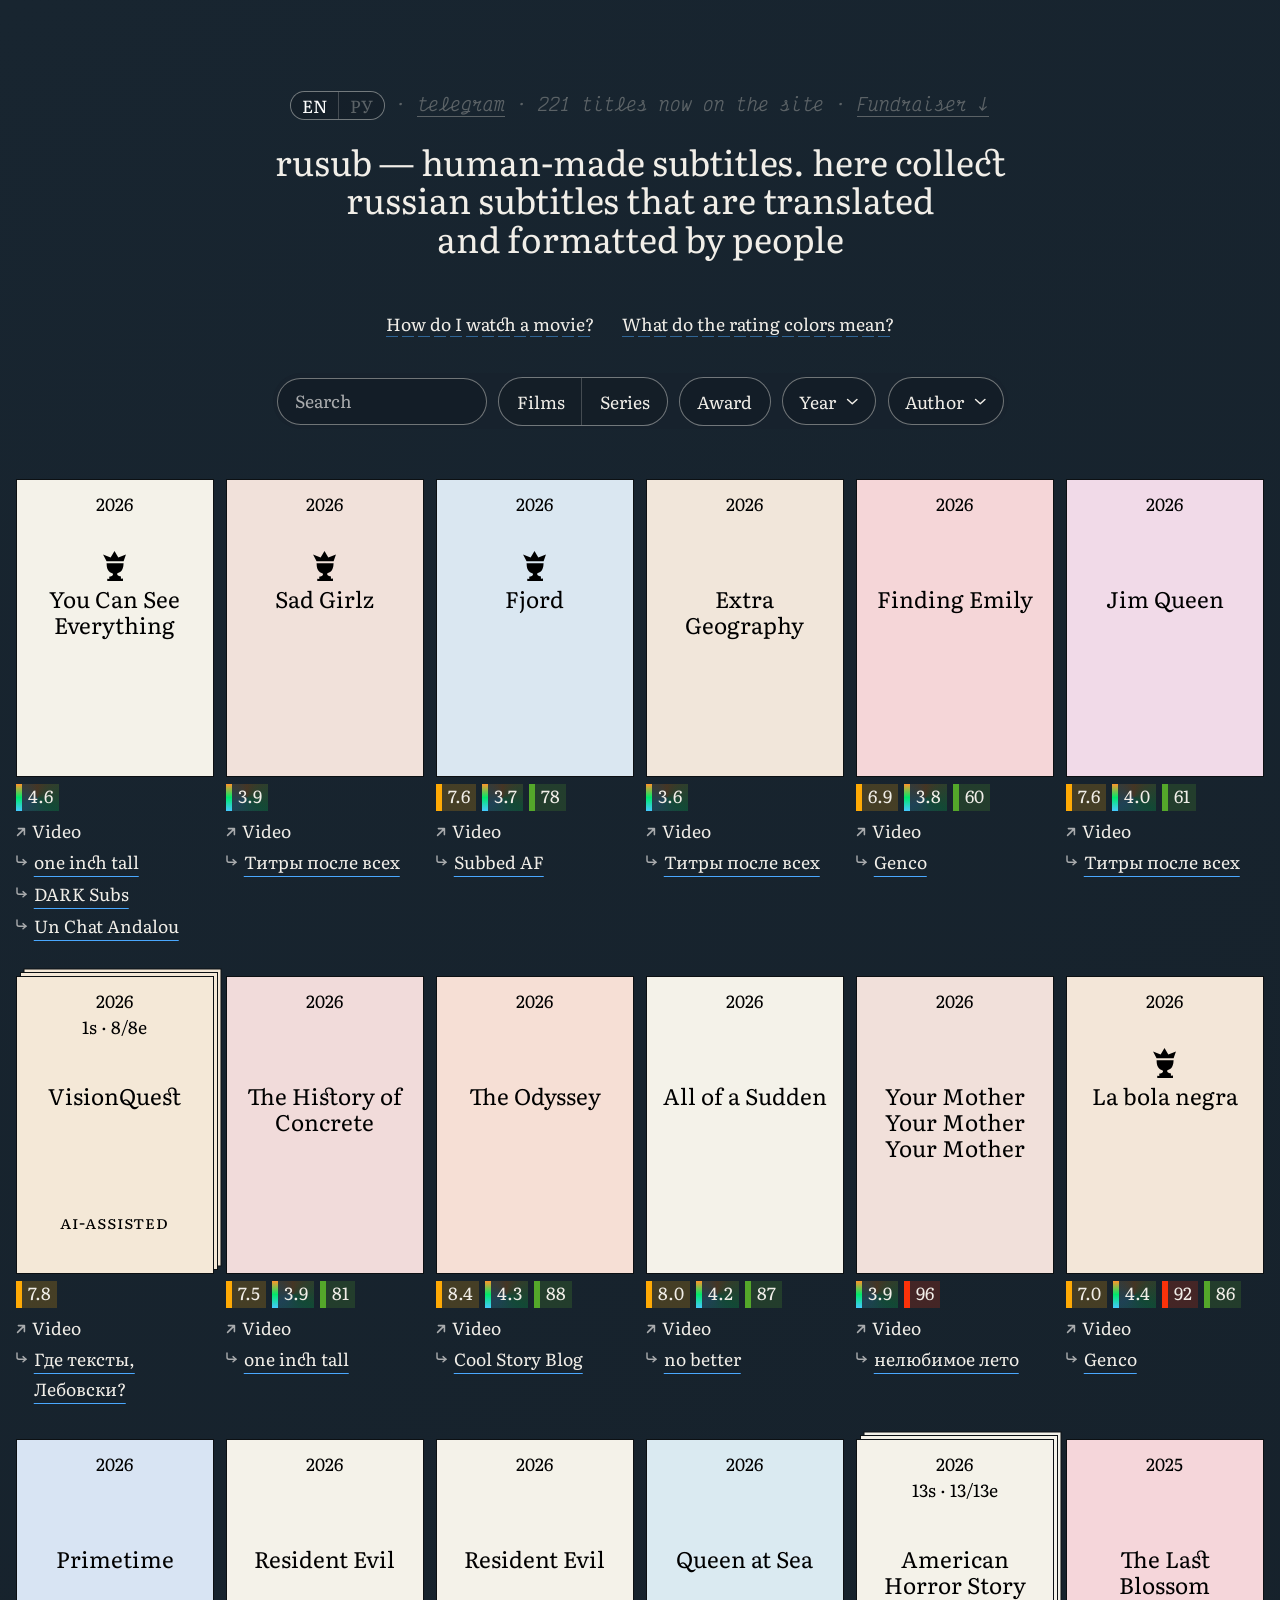
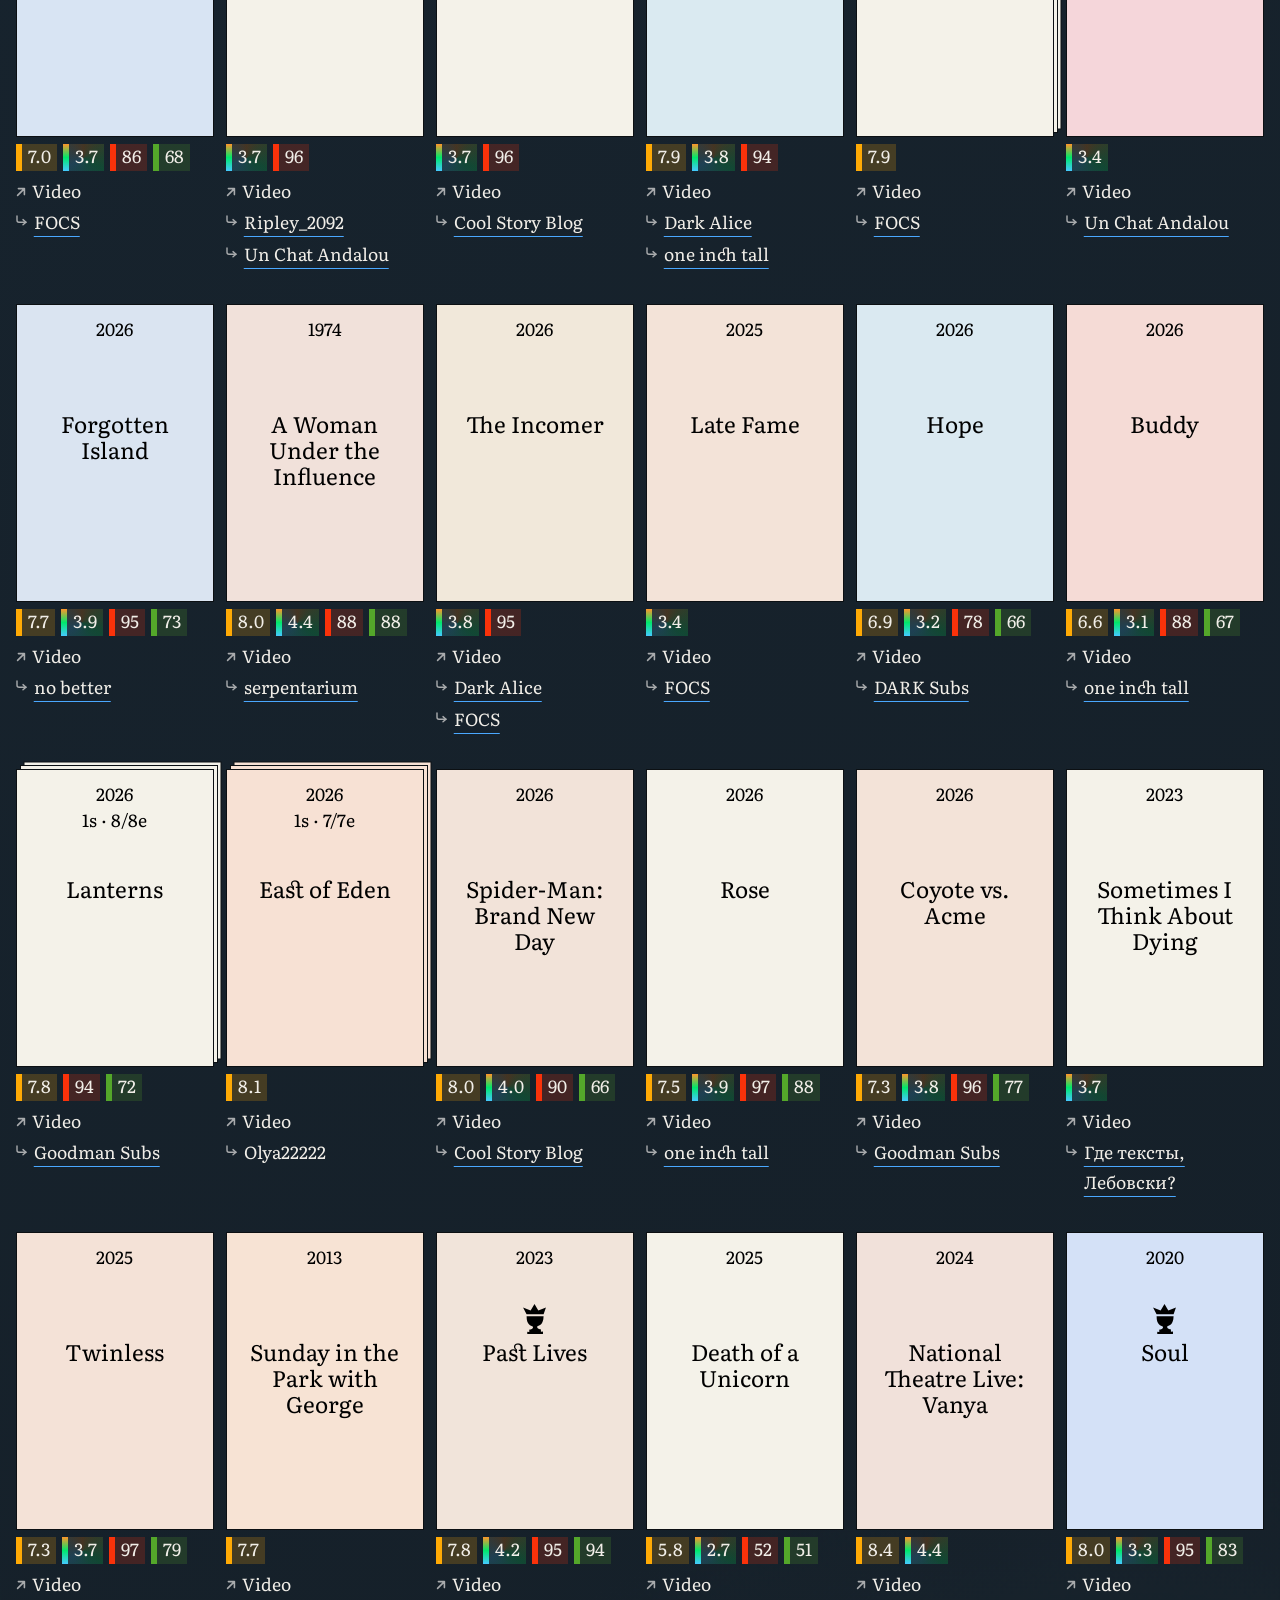
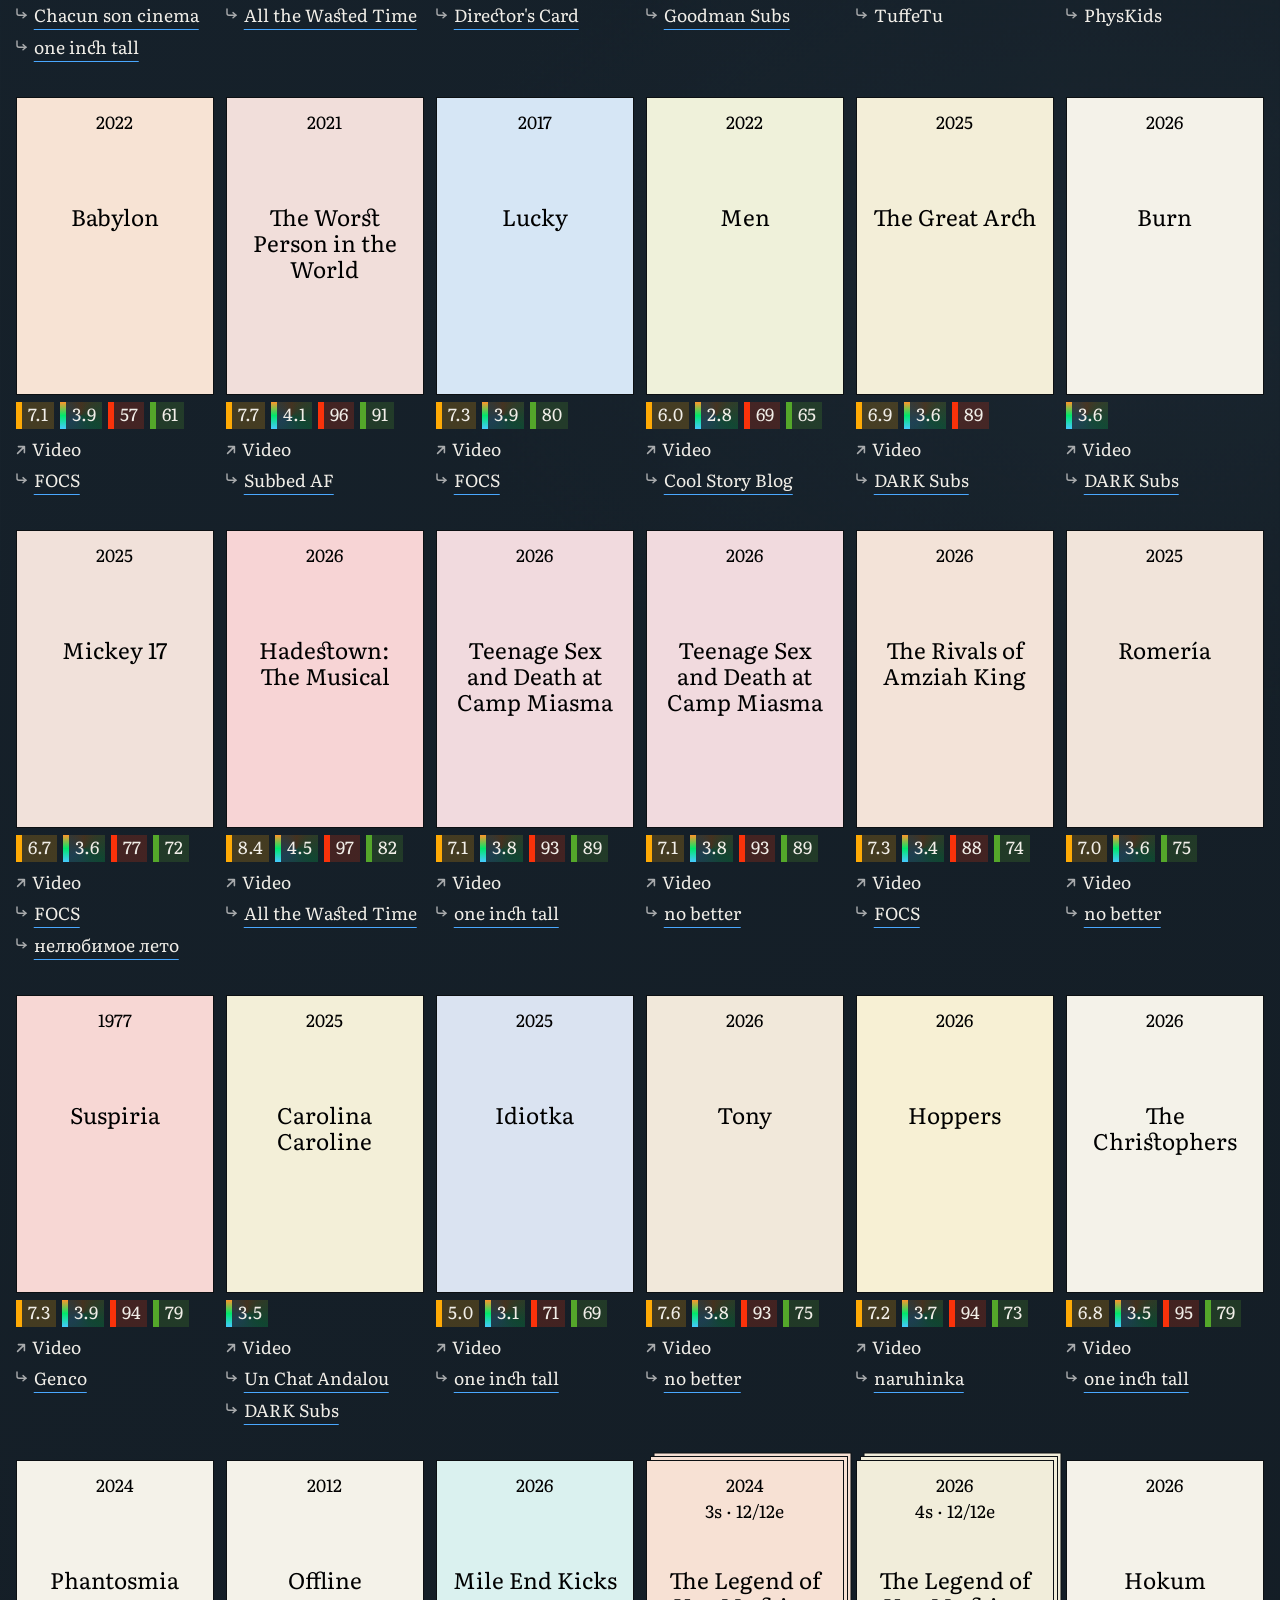
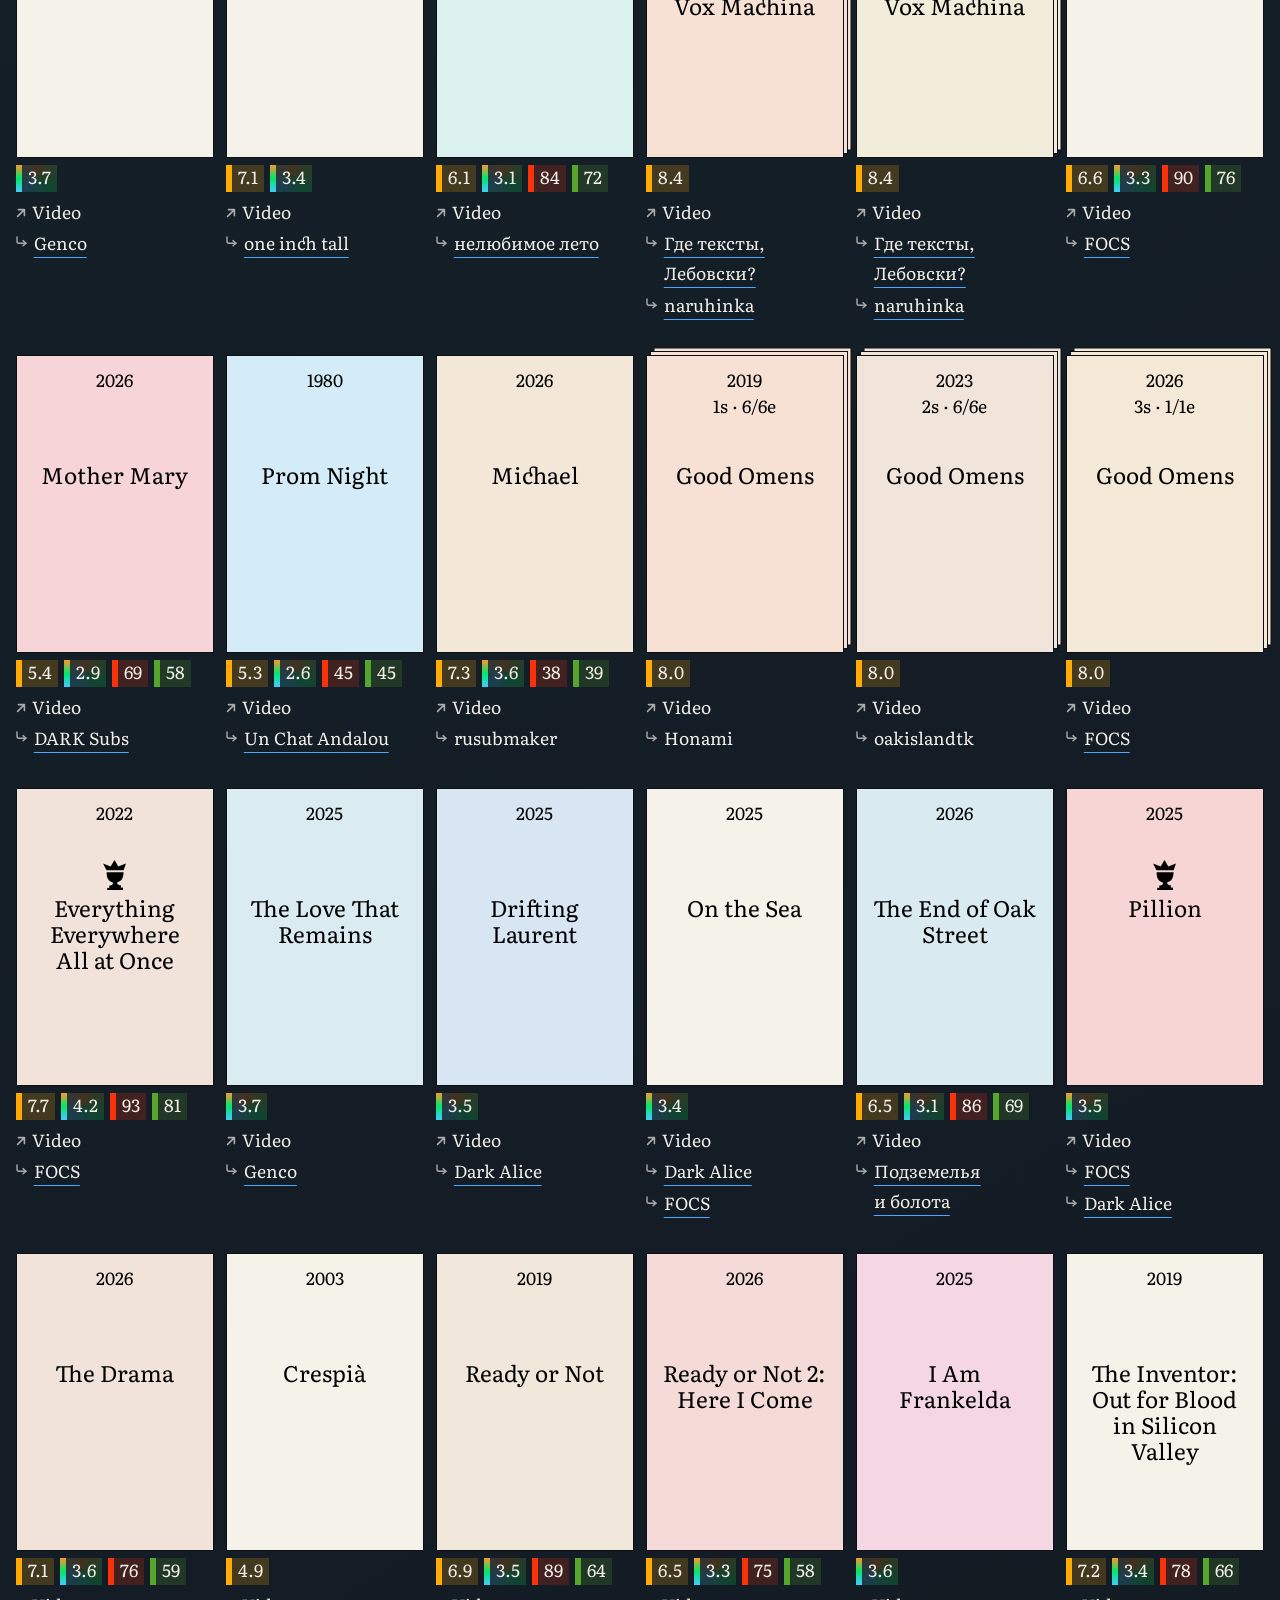
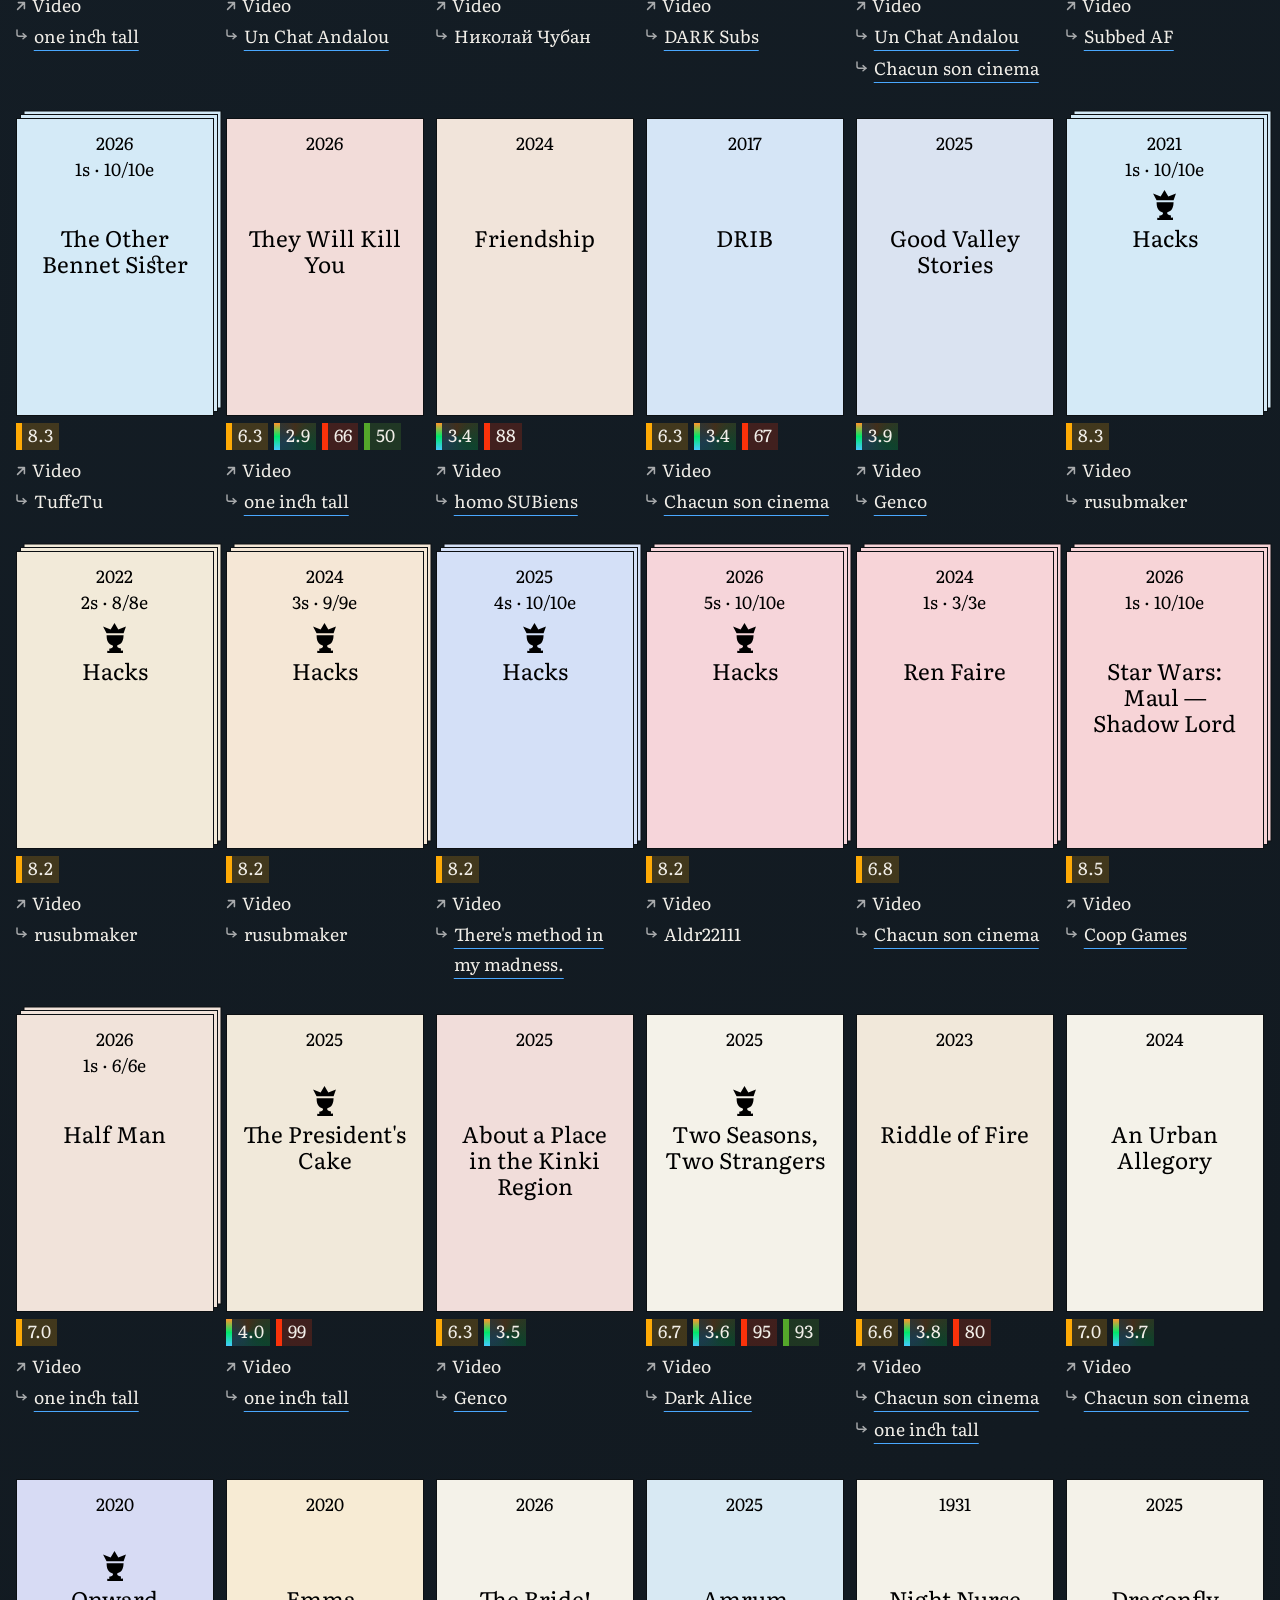
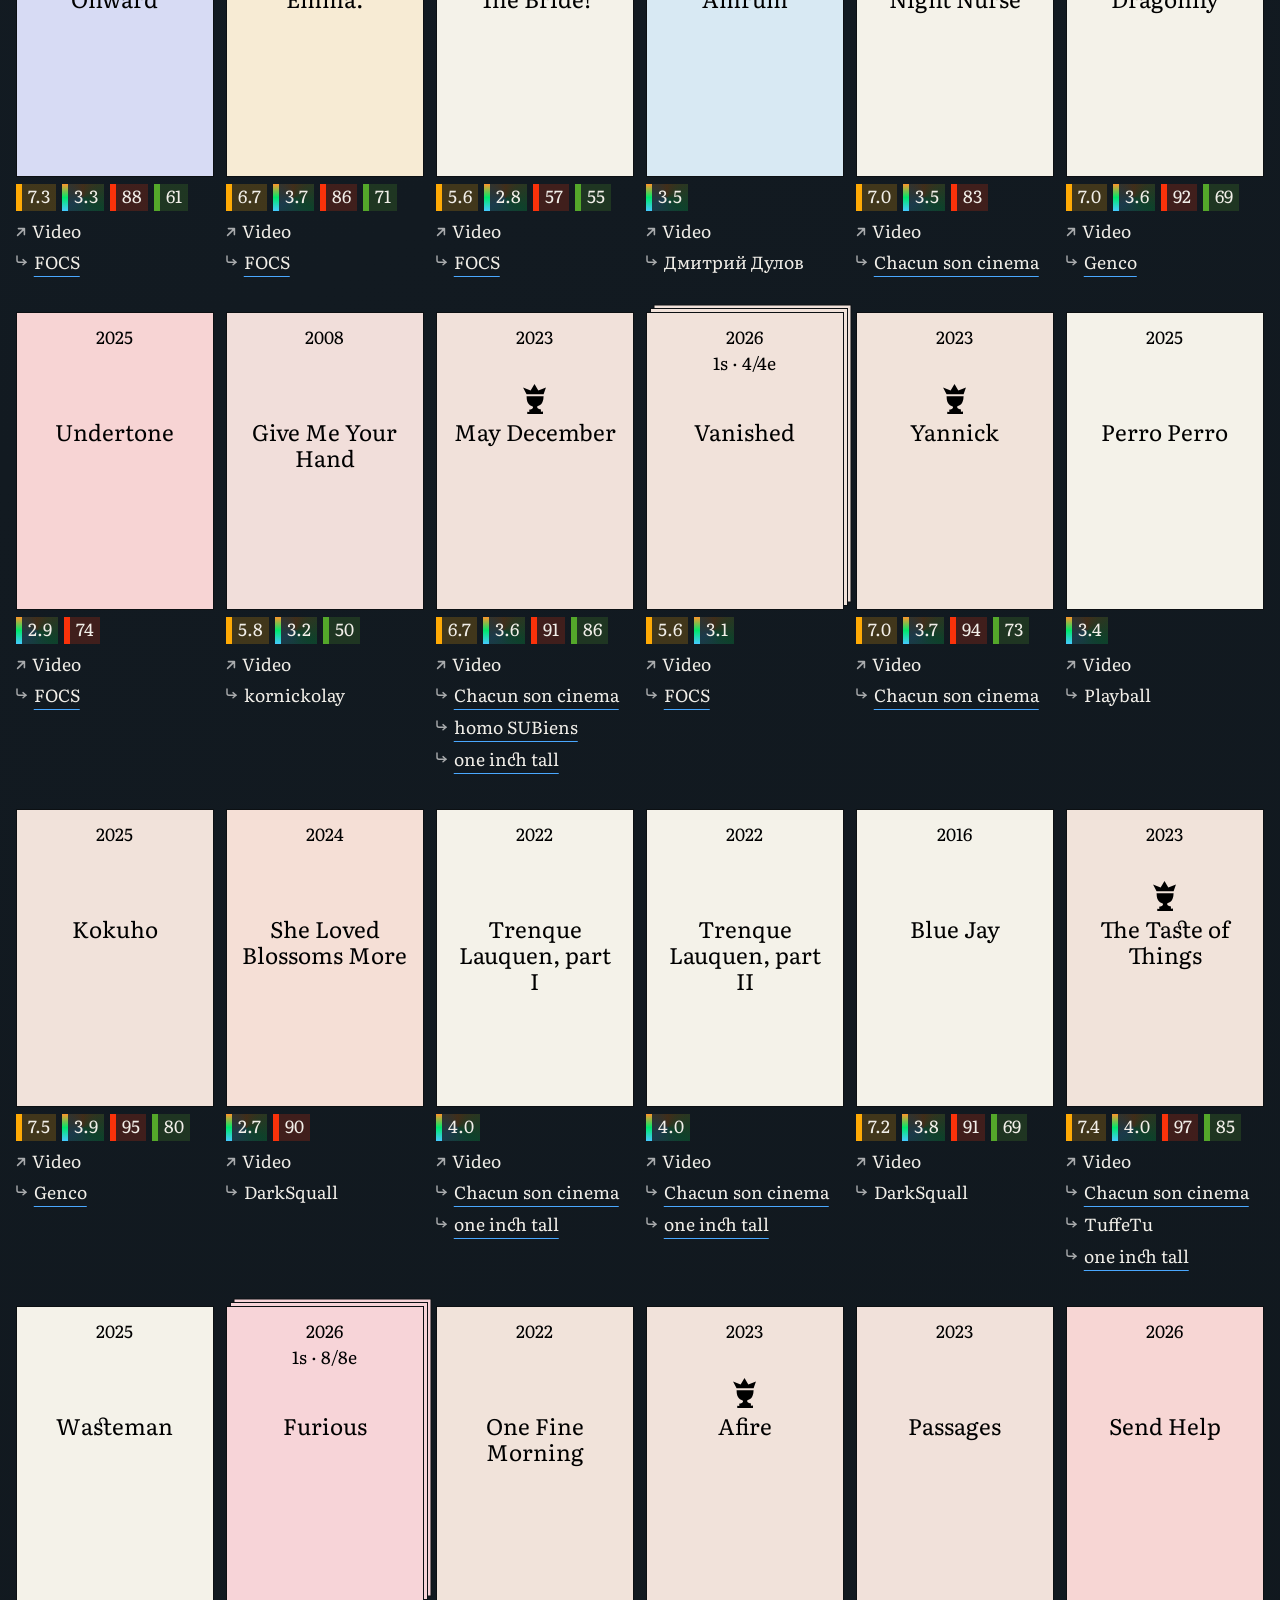
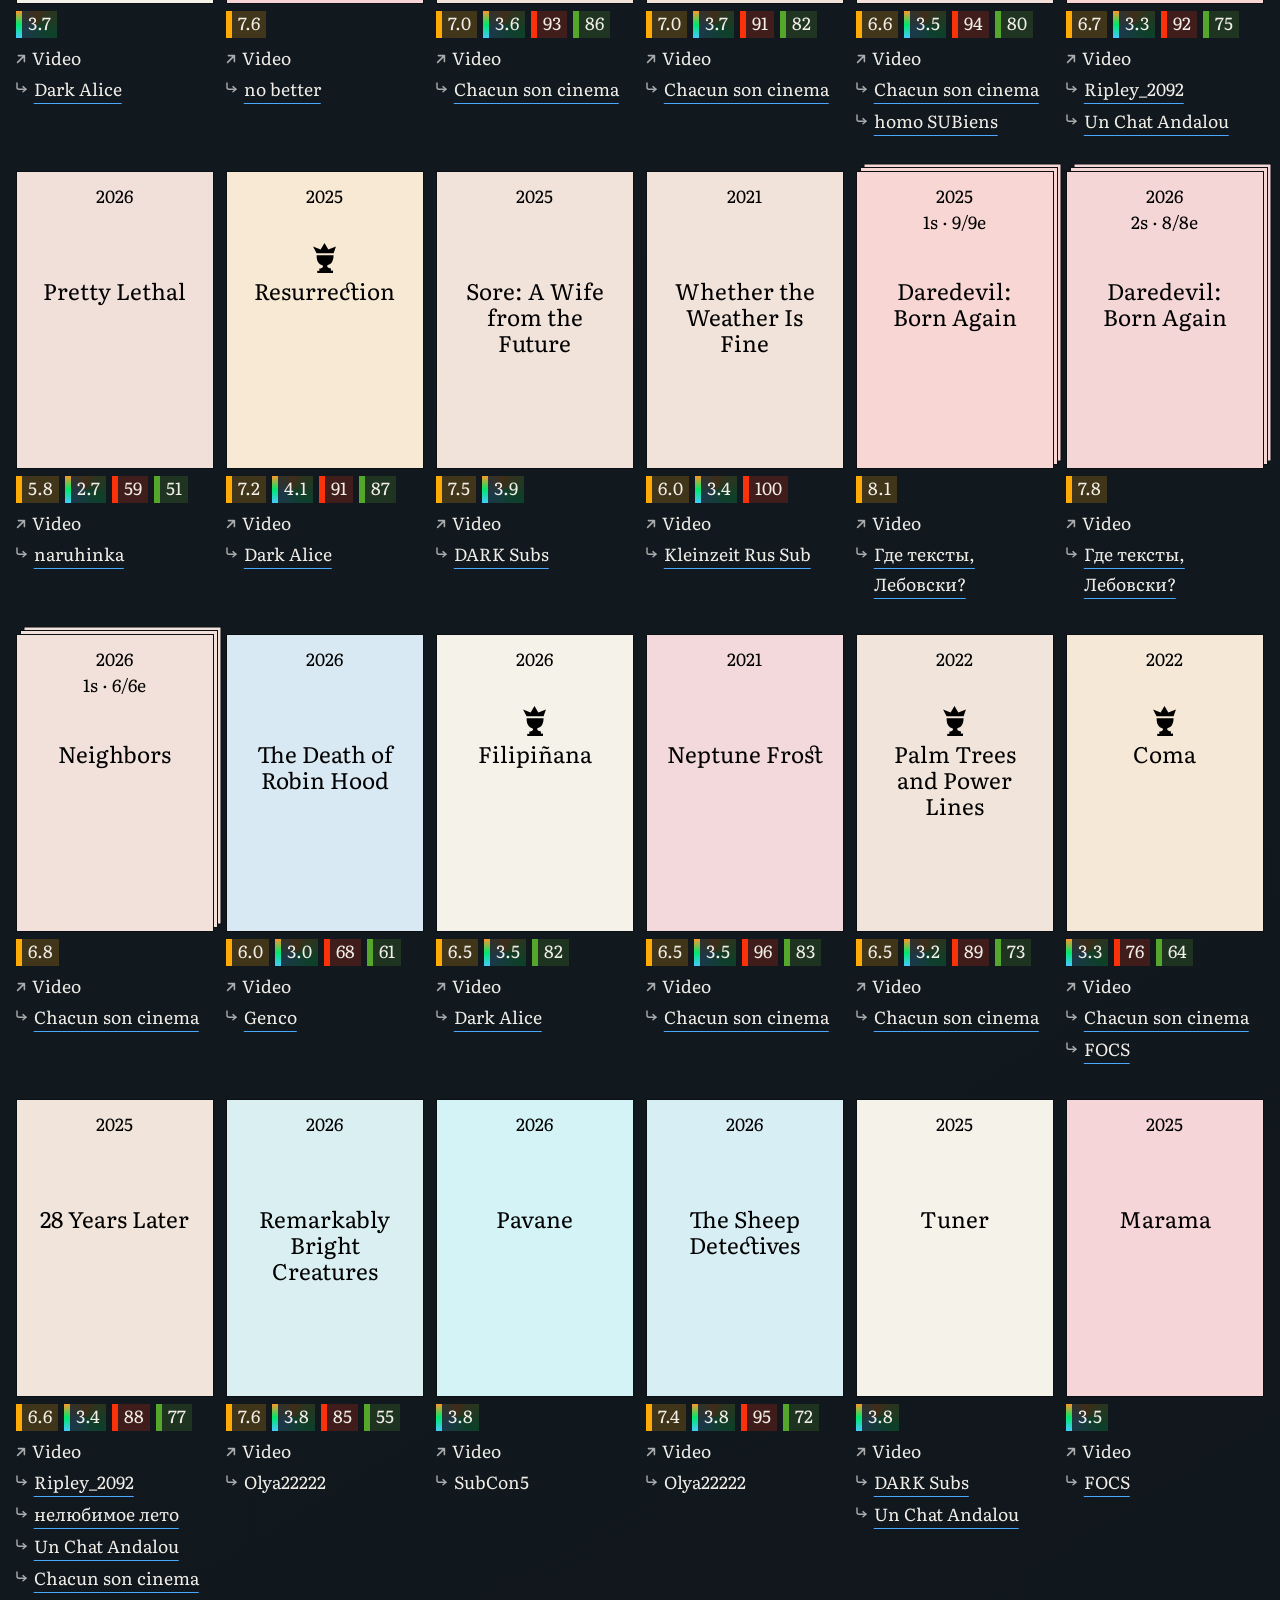
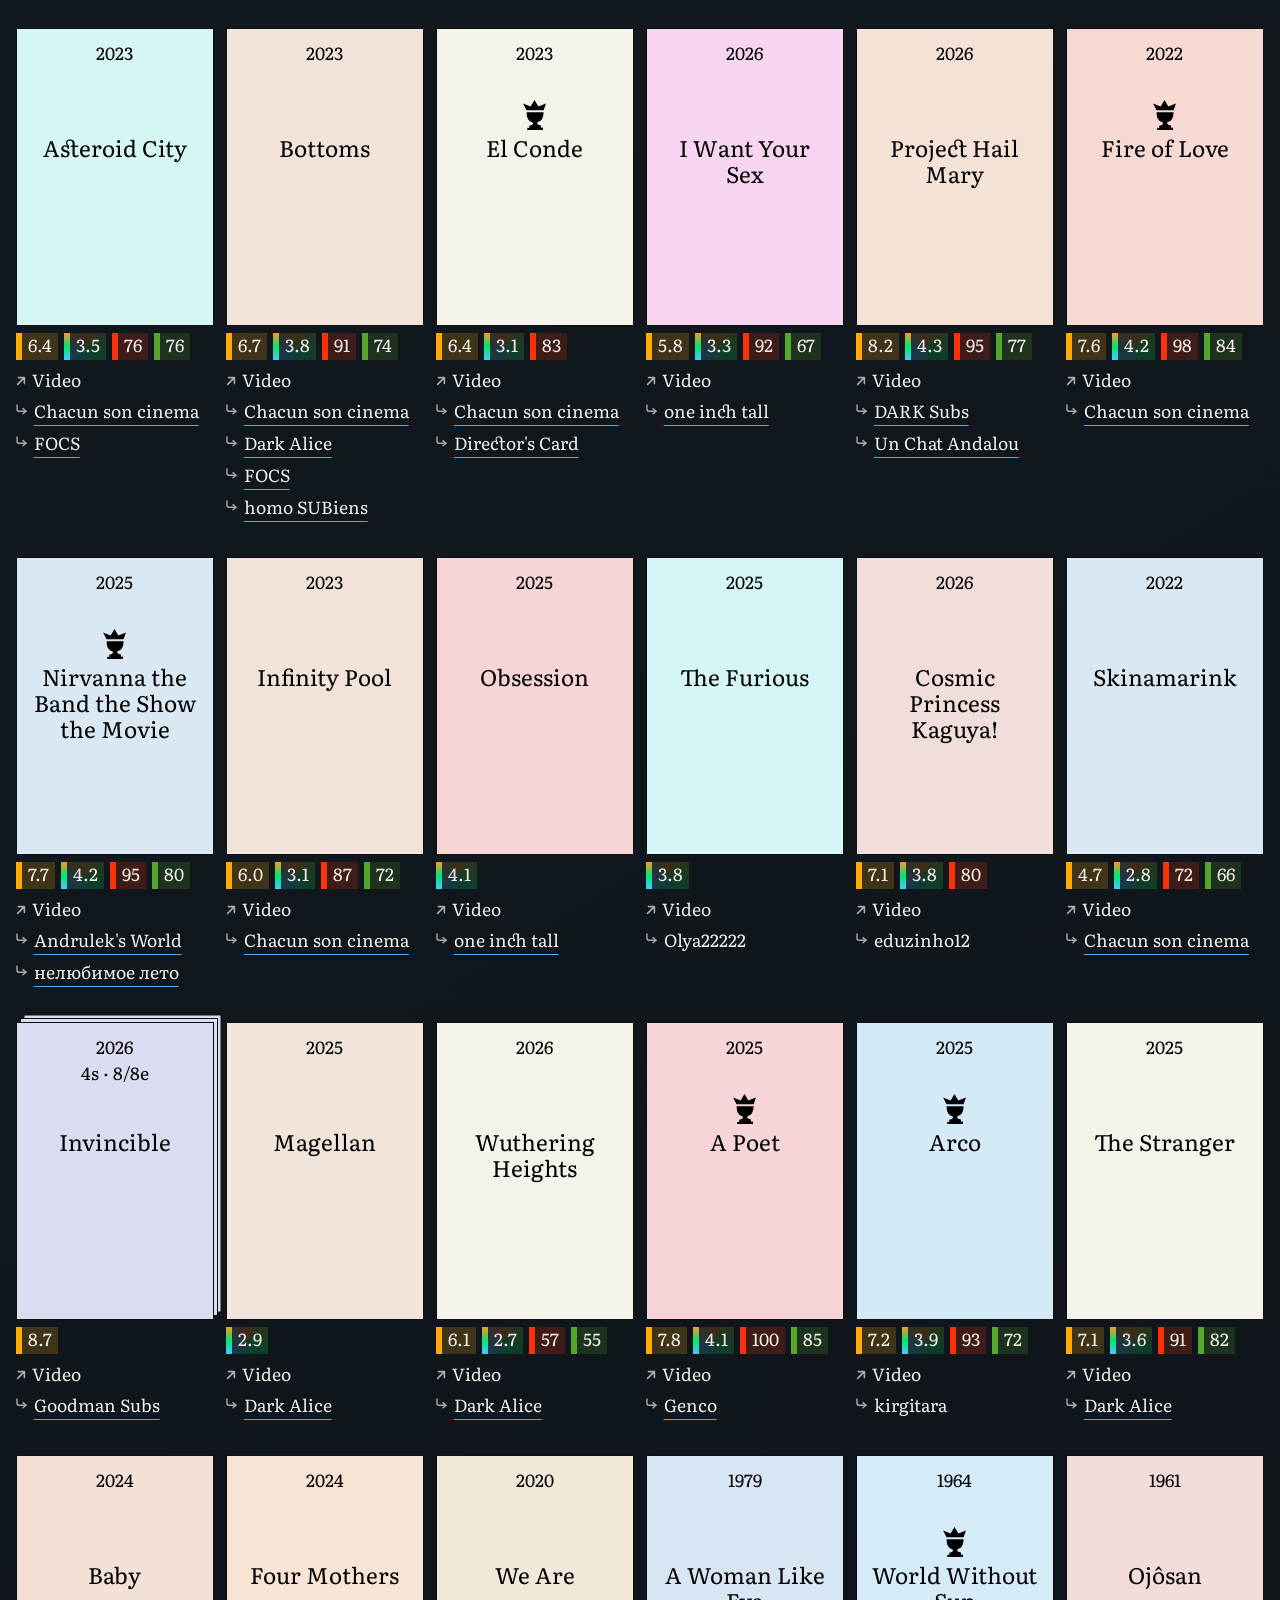
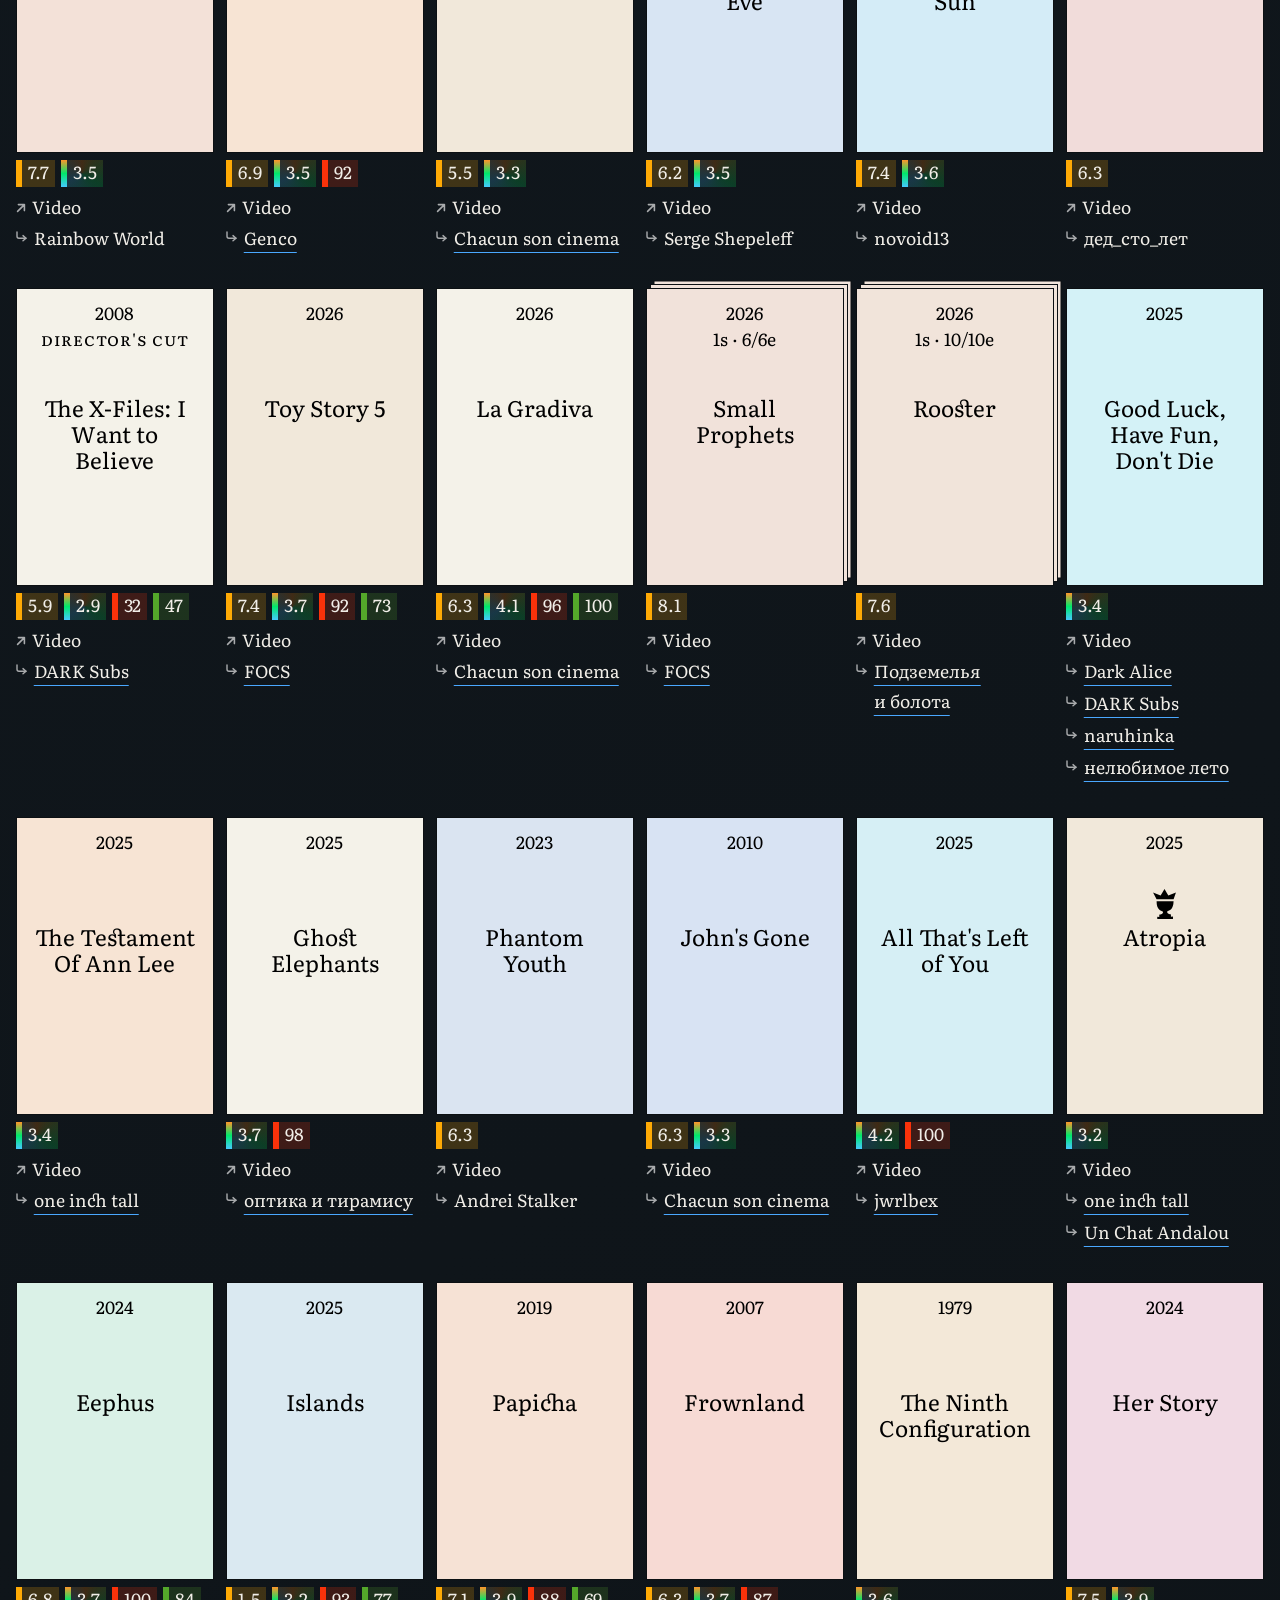
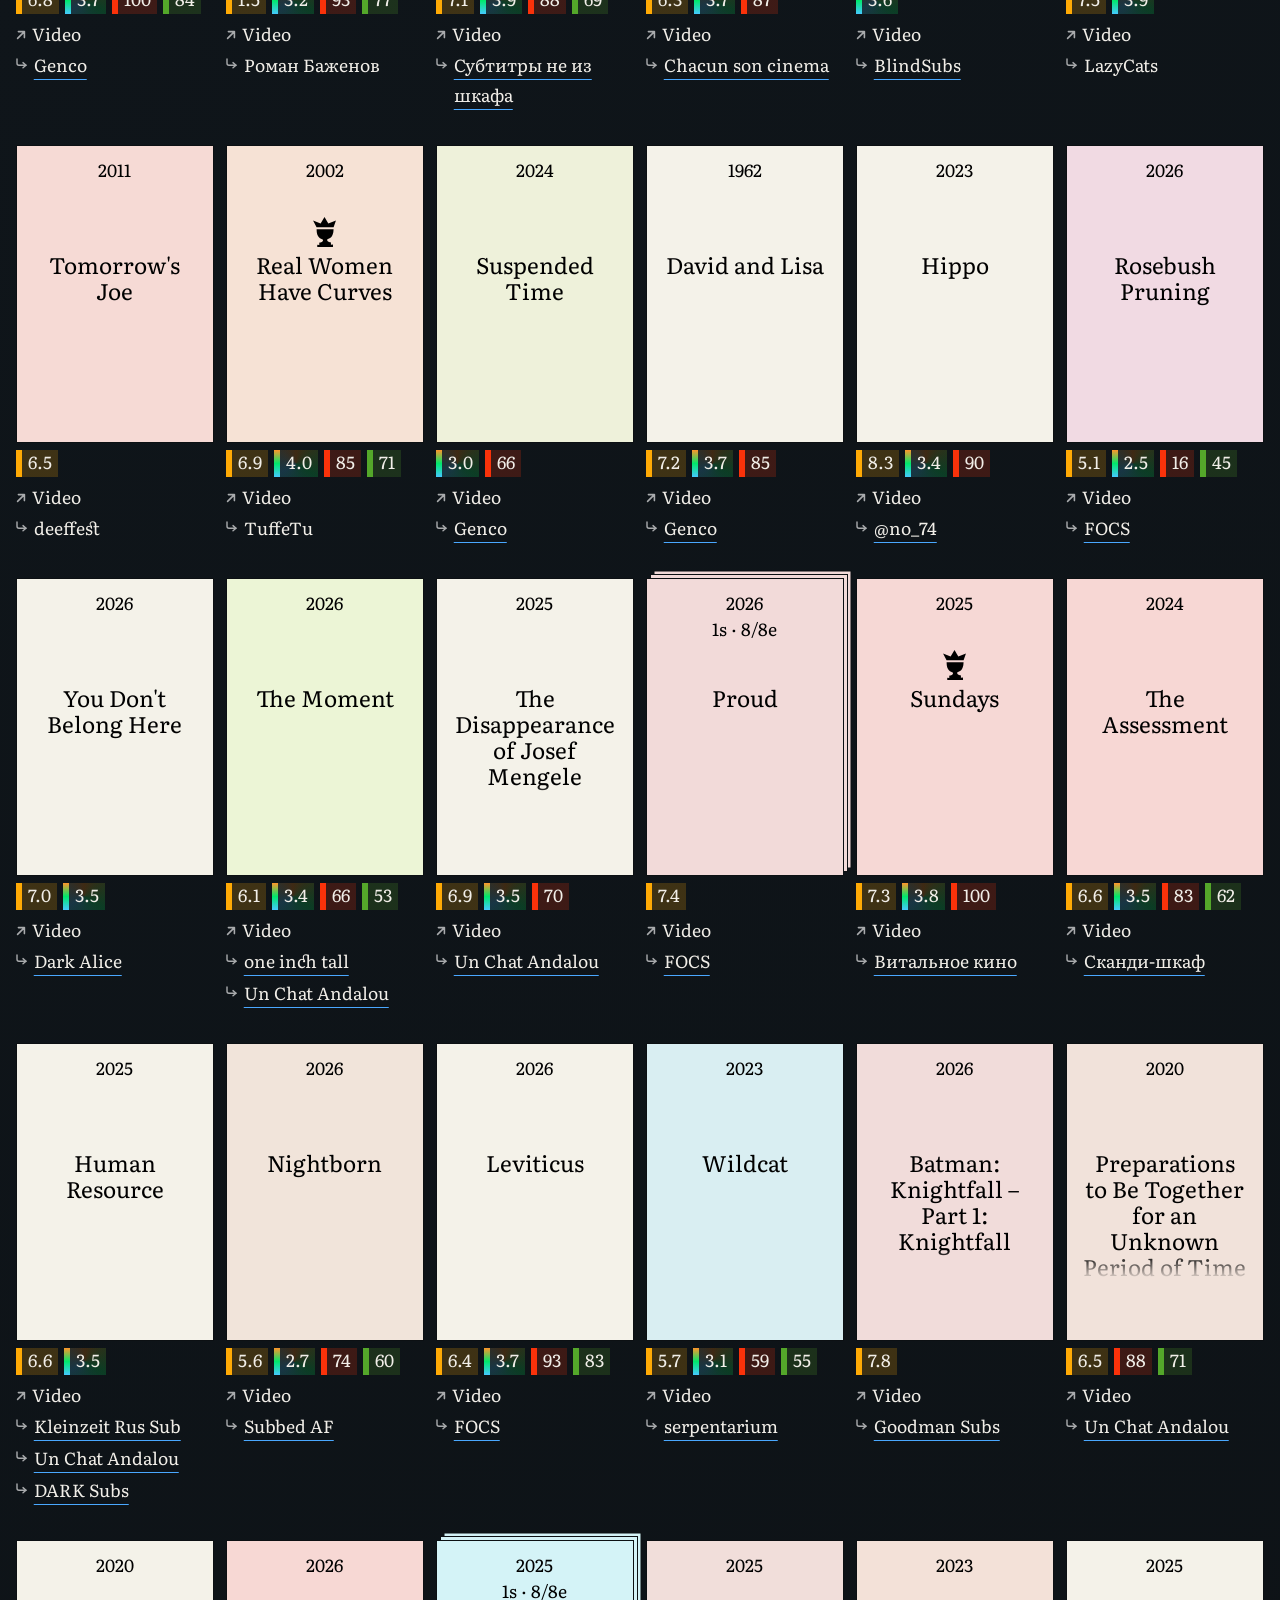
==== commit 281cca40: "add: You Can See Everything (2026) — Увидеть всё (one inch tall, DARK Subs, Un Chat Andalou)" ====
--- a/index.html
+++ b/index.html
@@ -71,6 +71,9 @@
 <noscript>
   <h1>Список фильмов и сериалов rusub</h1>
   <ul>
+  <li><a href="/#you-can-see-everything-2026"><h2>You Can See Everything (2026)</h2>
+    <span lang="ru">Увидеть всё</span>
+    <span>Перевод: one inch tall, DARK Subs, Un Chat Andalou</span></a></li>
   <li><a href="/#sad-girlz-2026"><h2>Sad Girlz (2026)</h2>
     <span lang="ru">Грустные девчонки</span>
     <span>Перевод: Титры после всех</span></a></li>
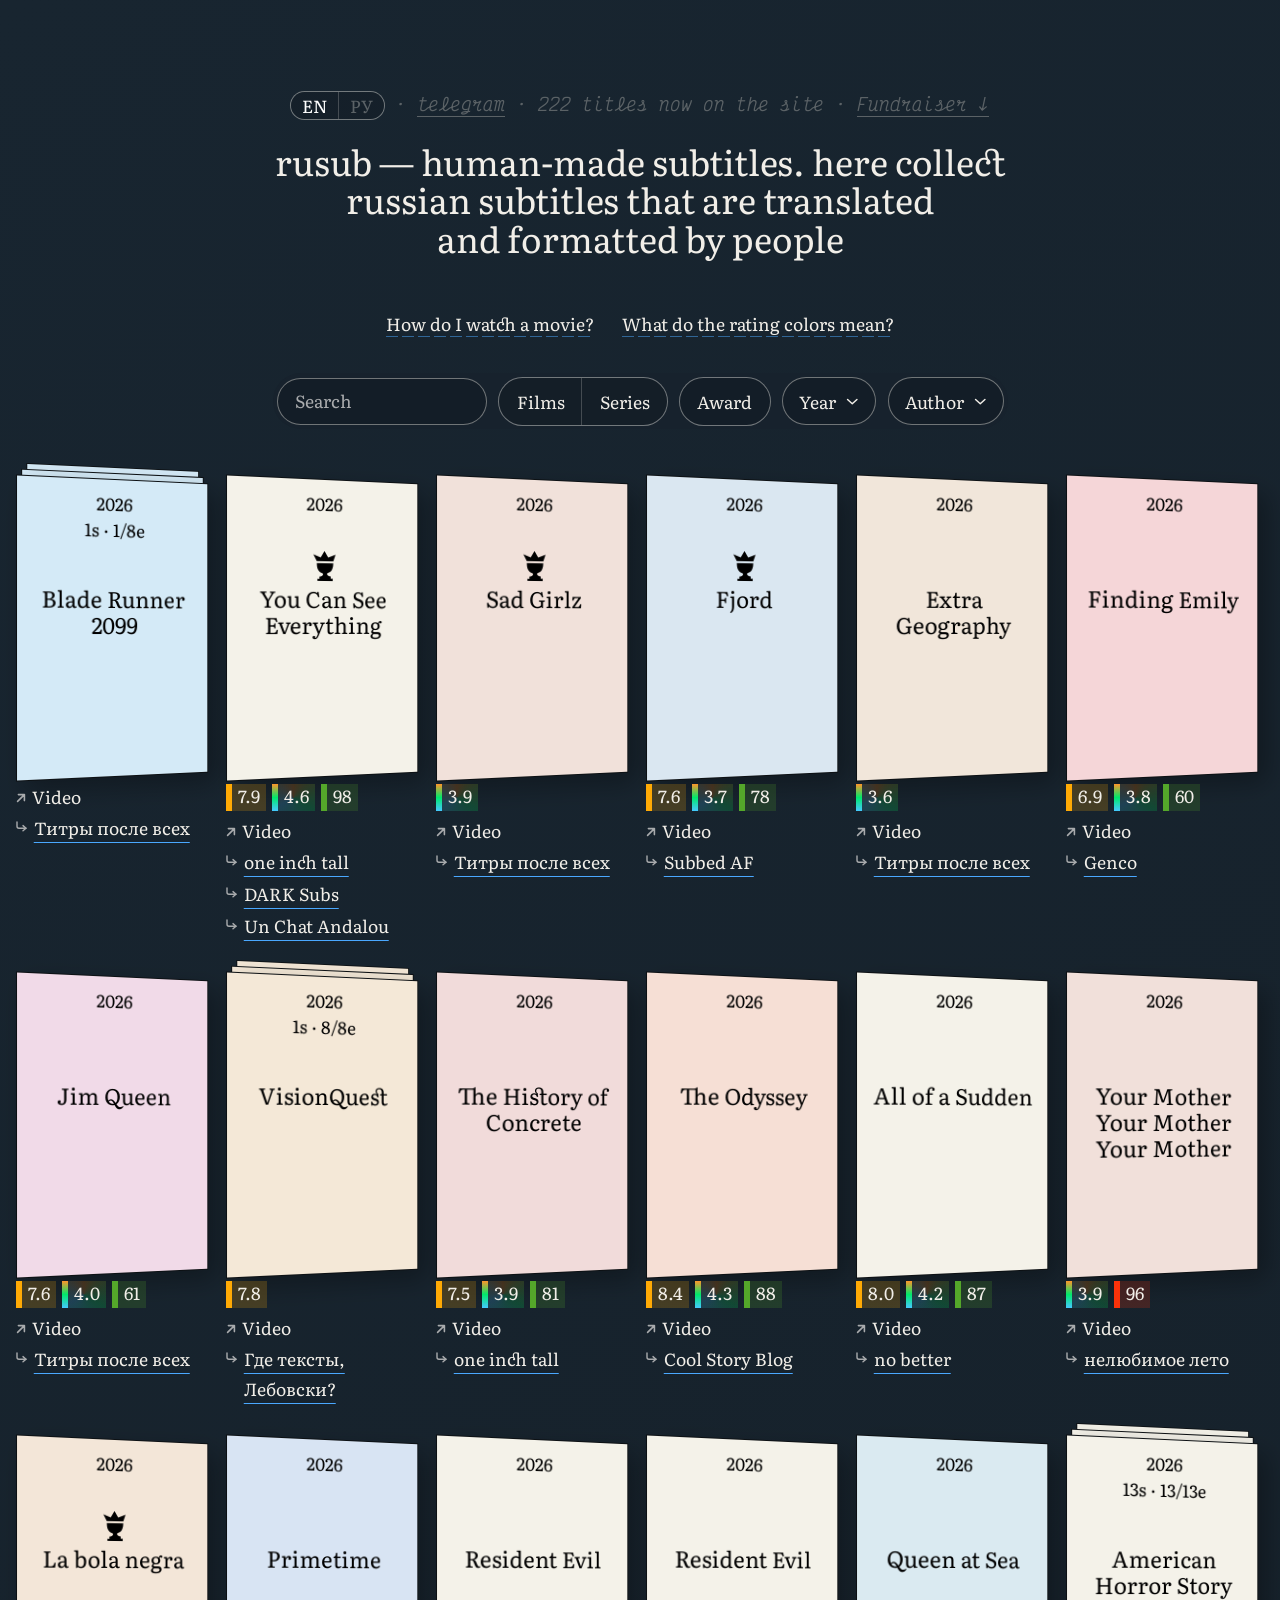
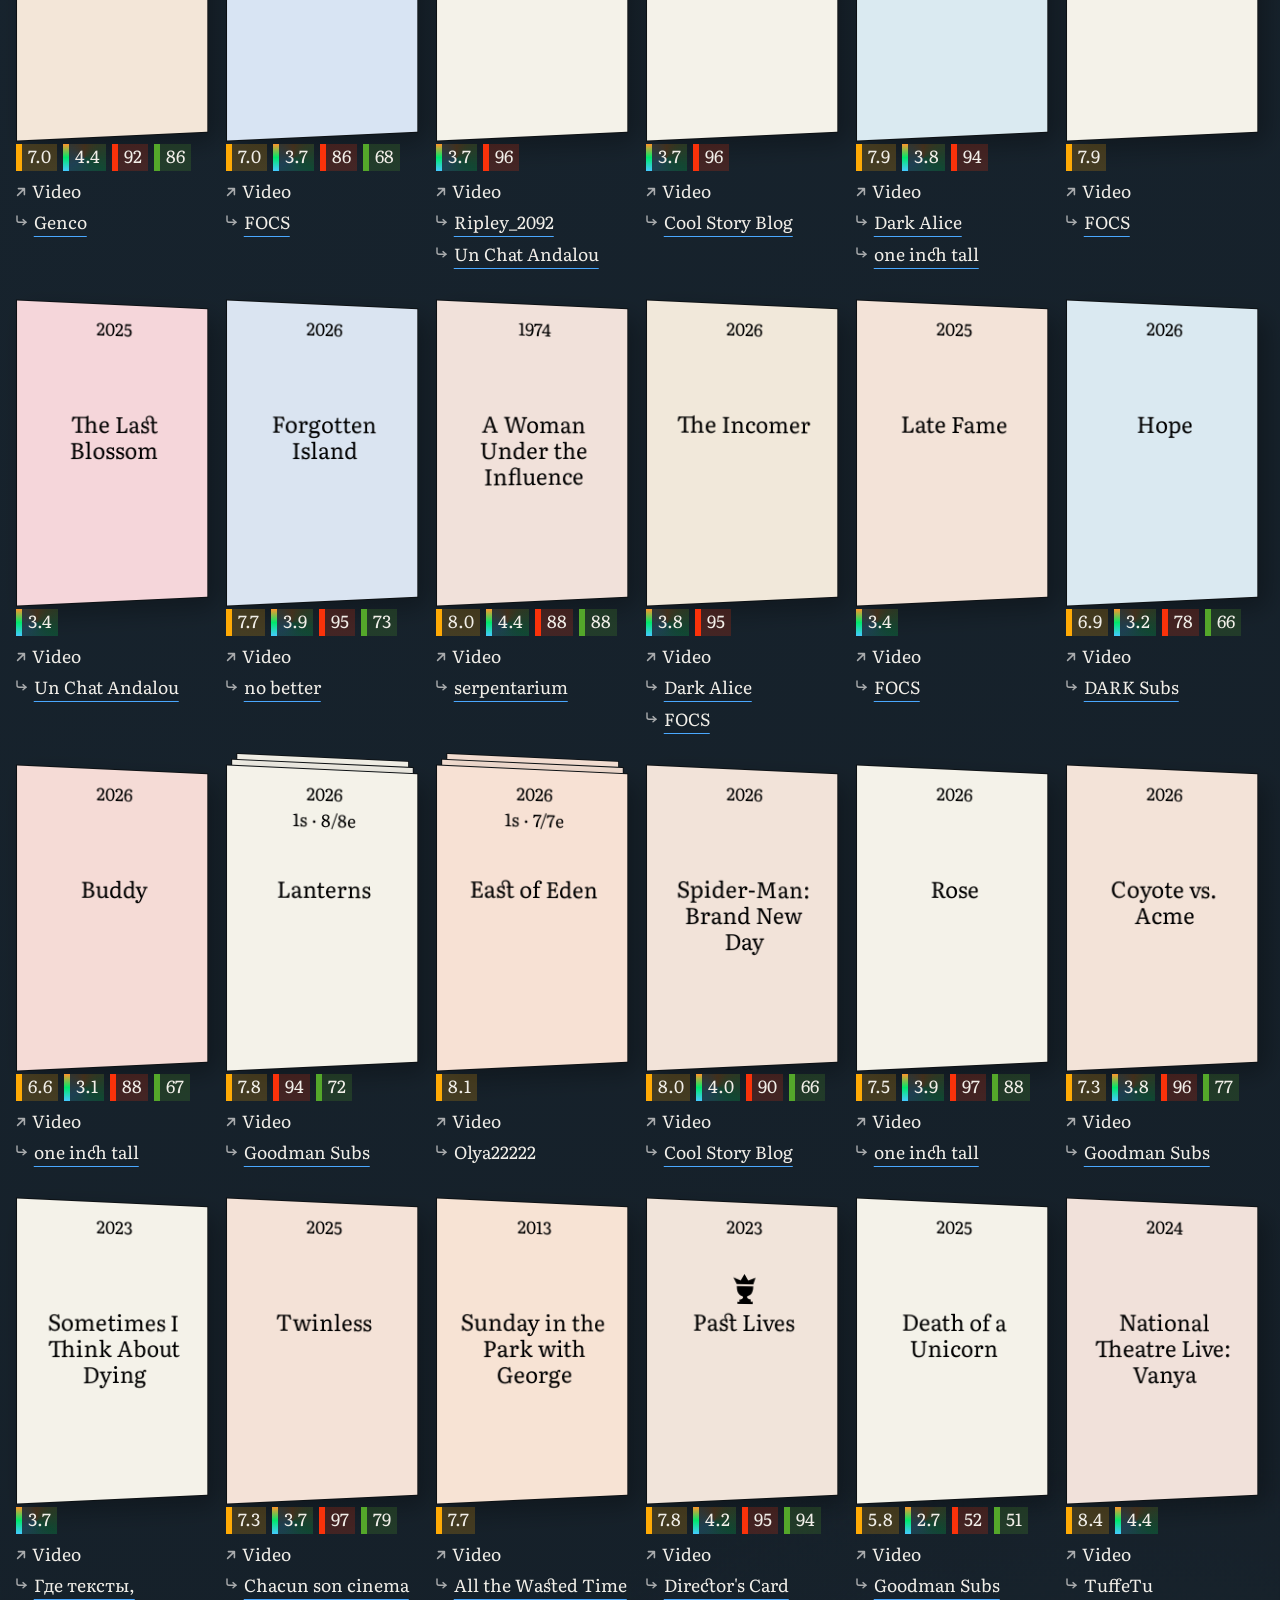
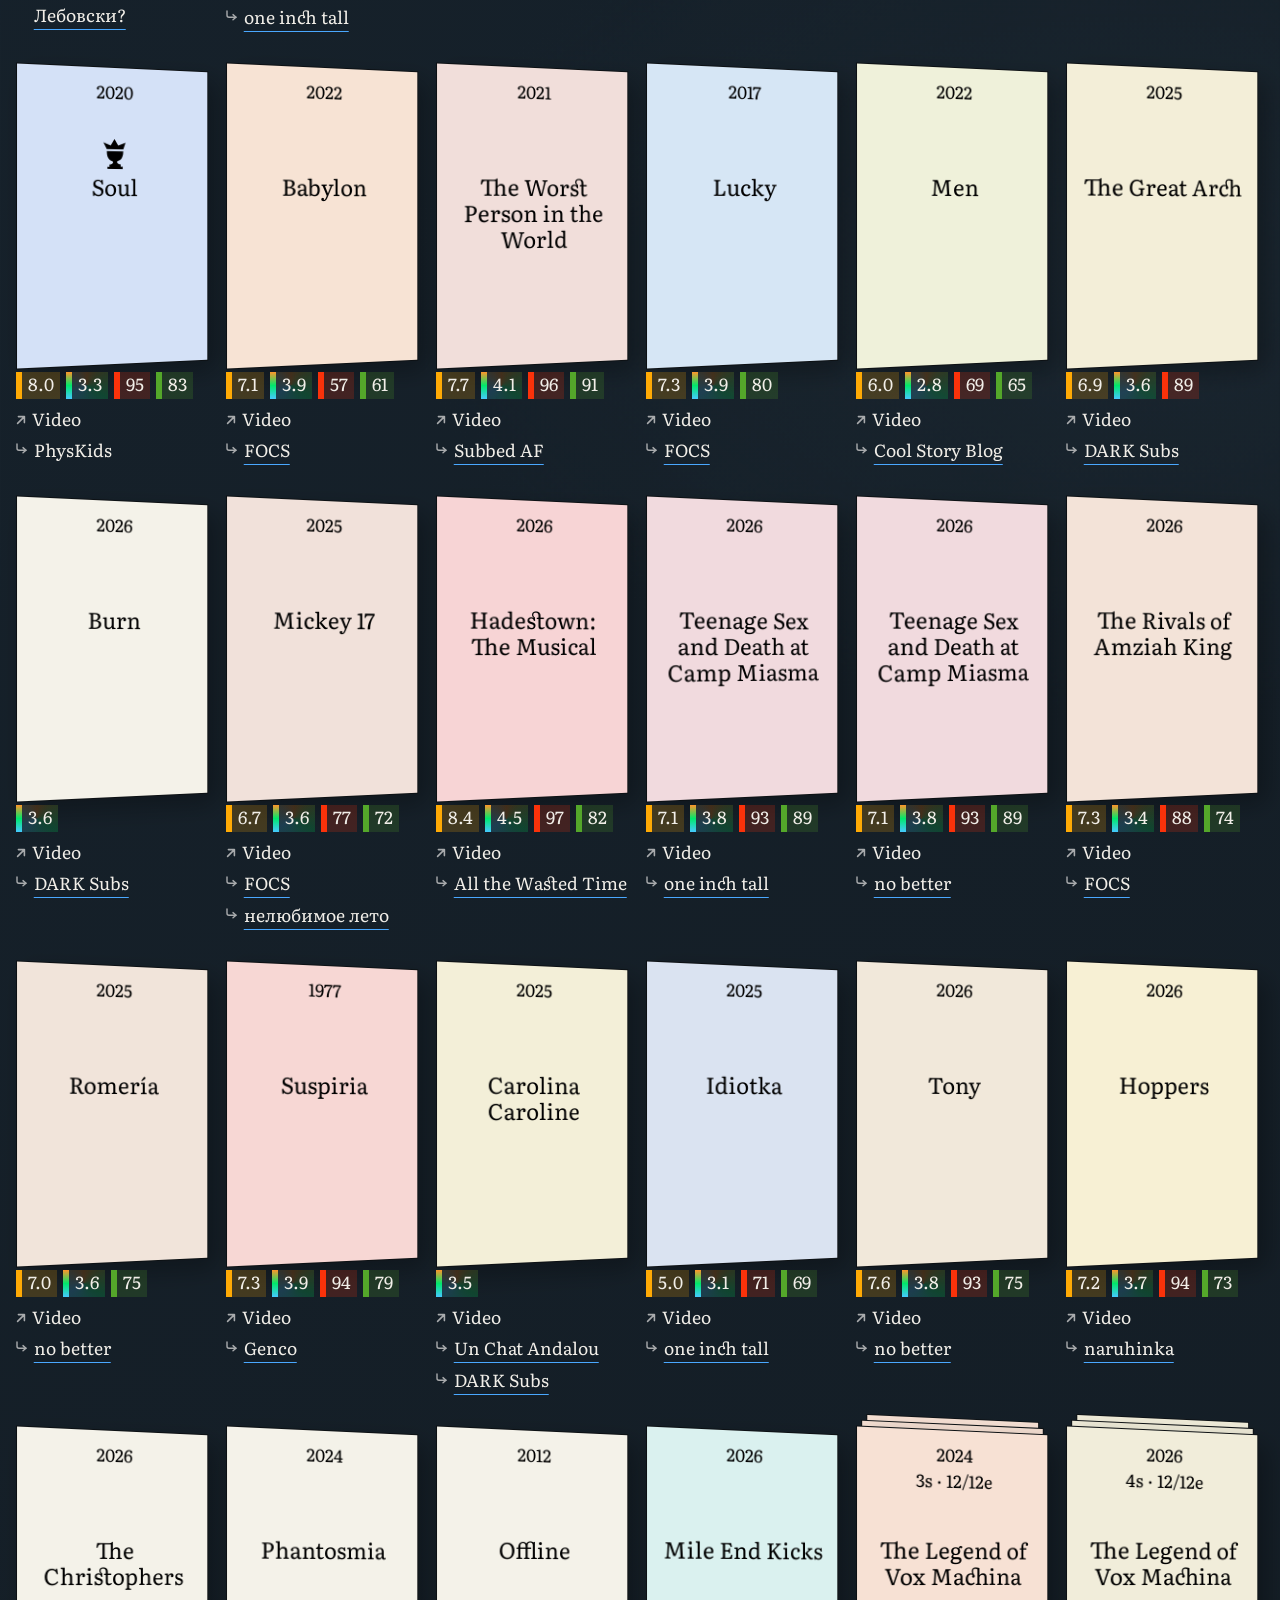
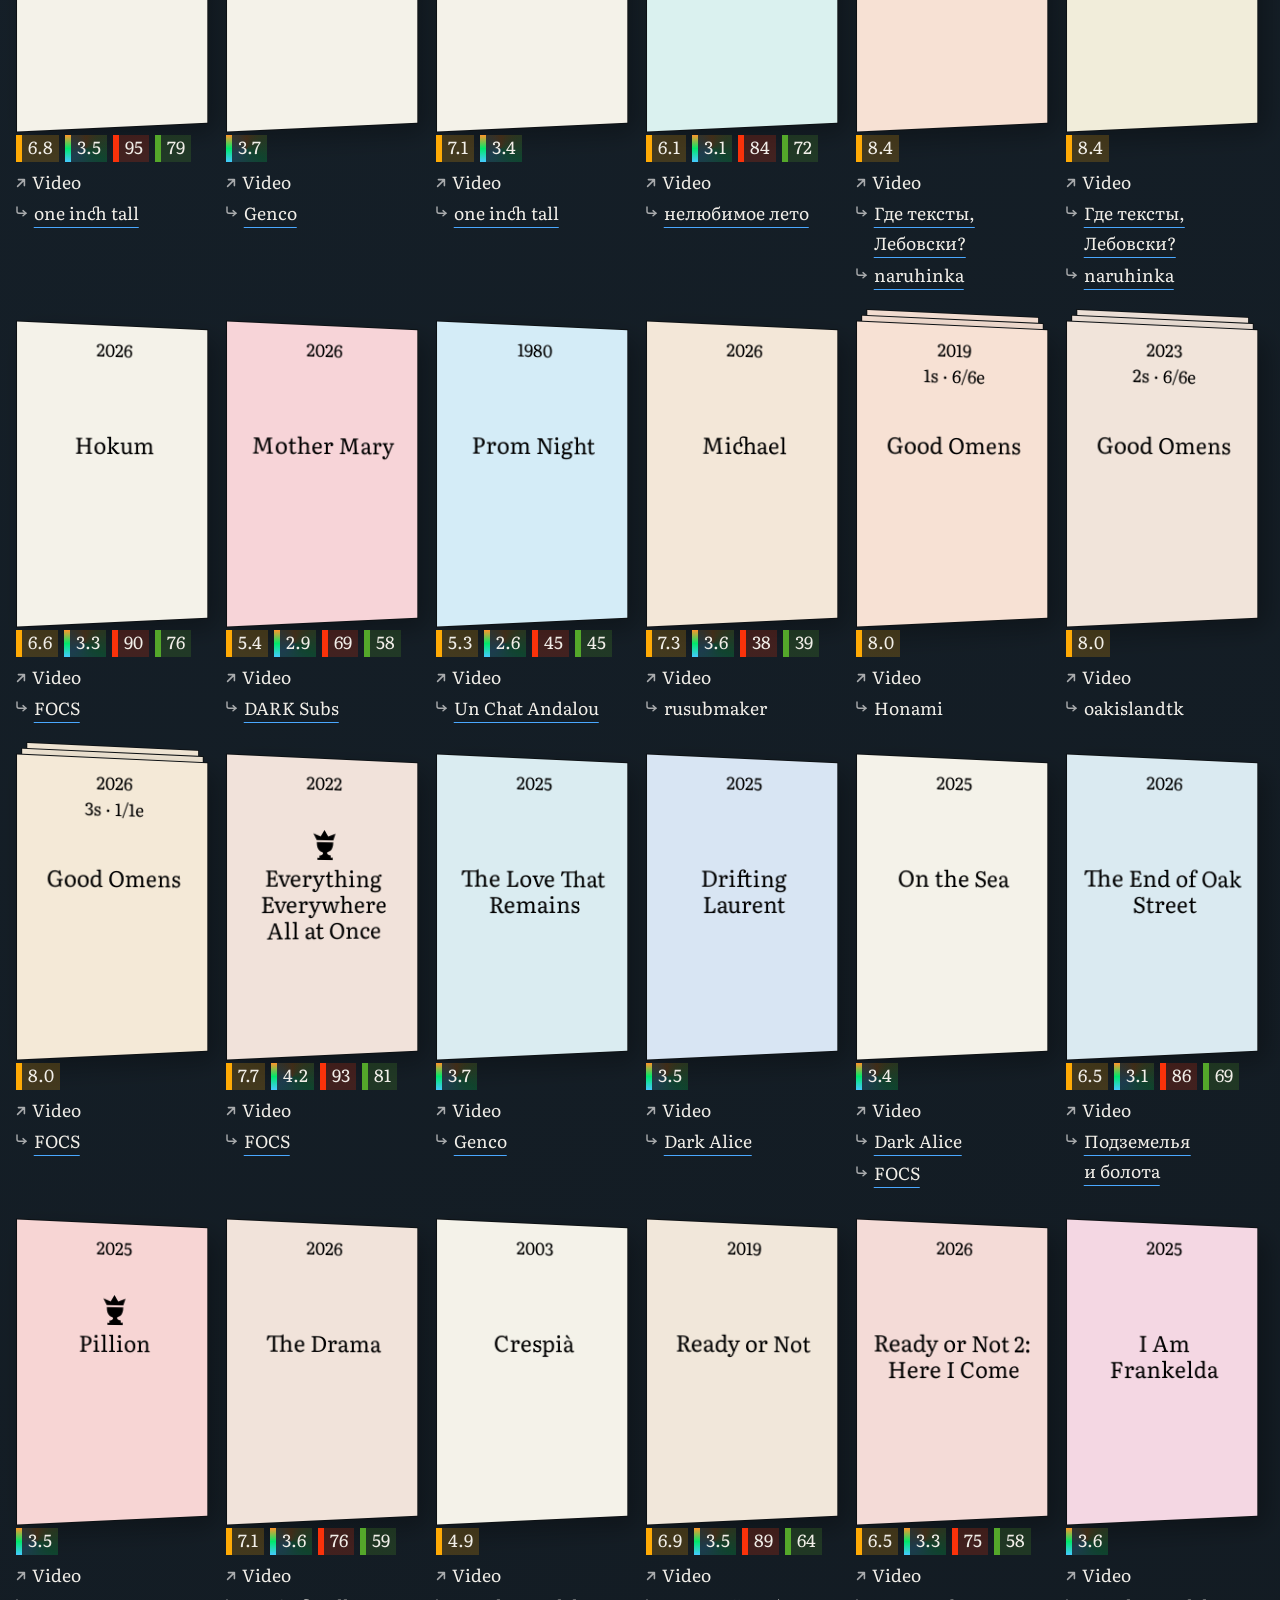
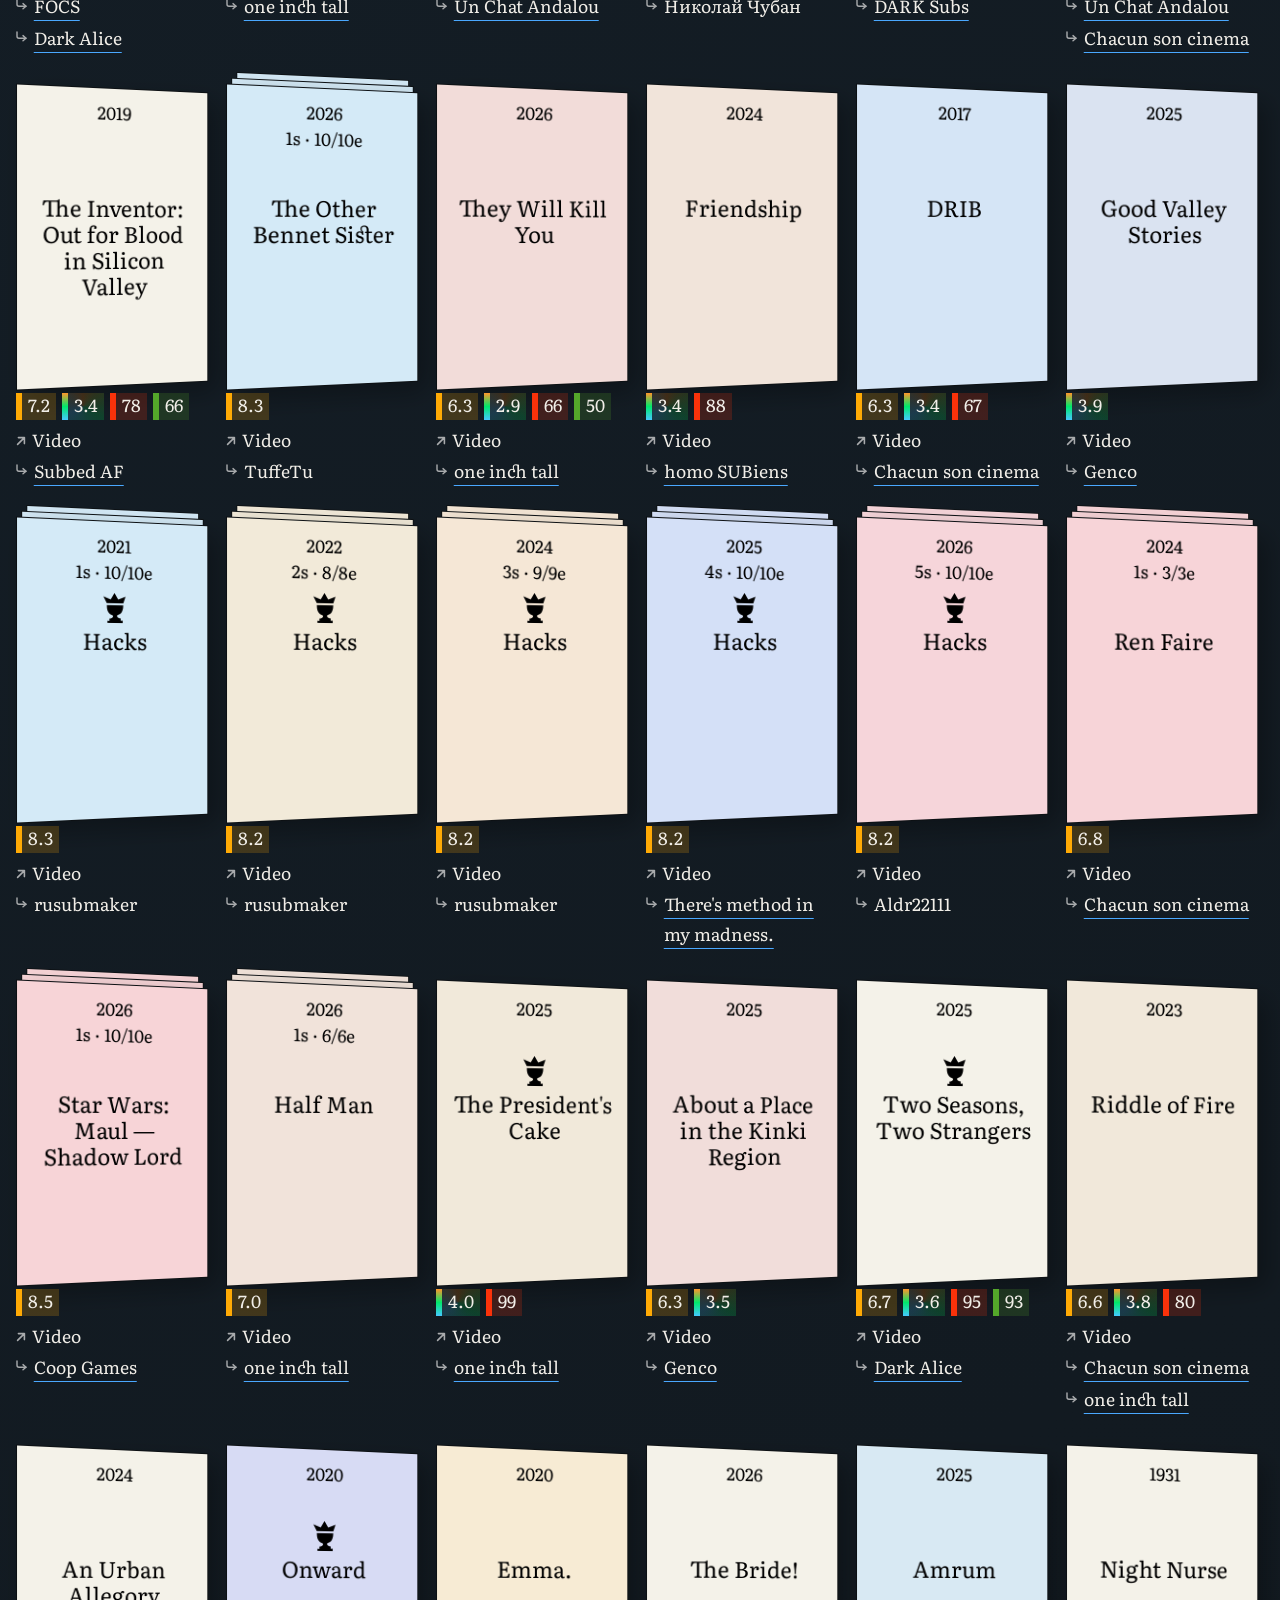
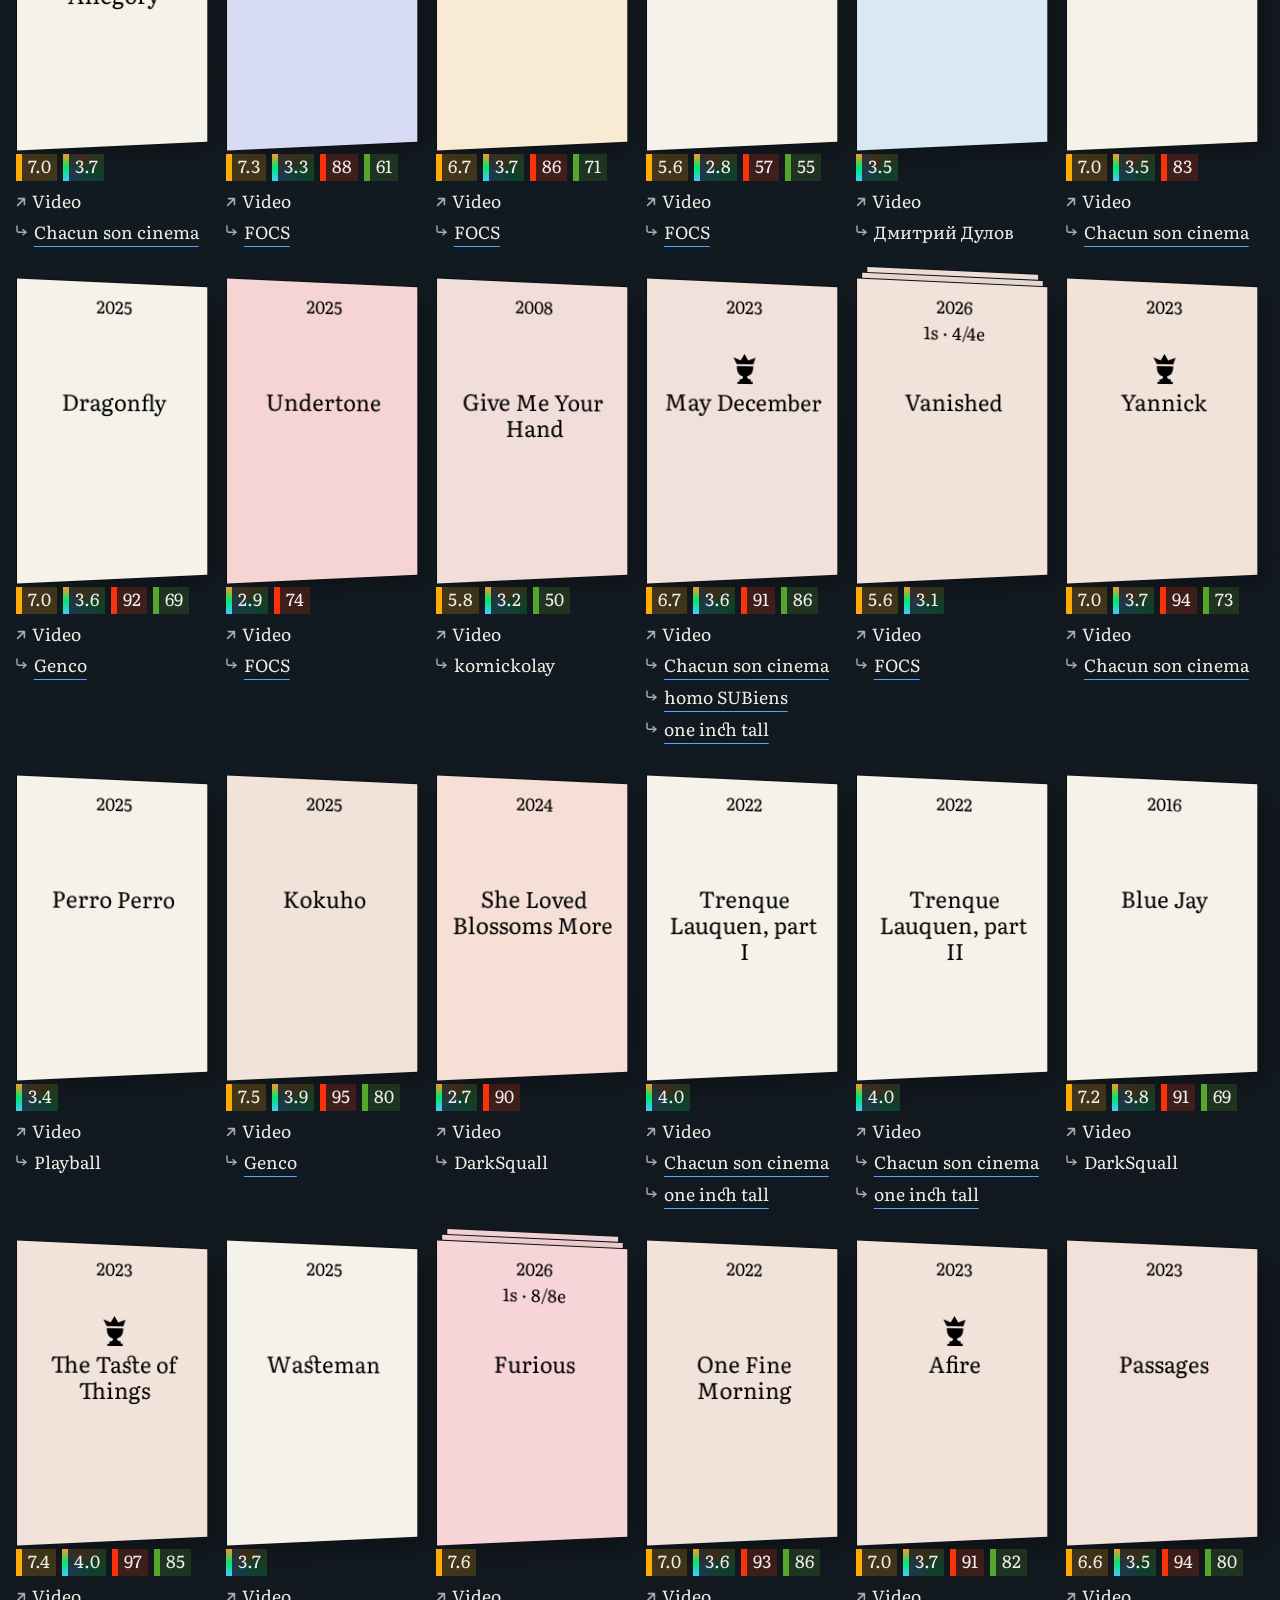
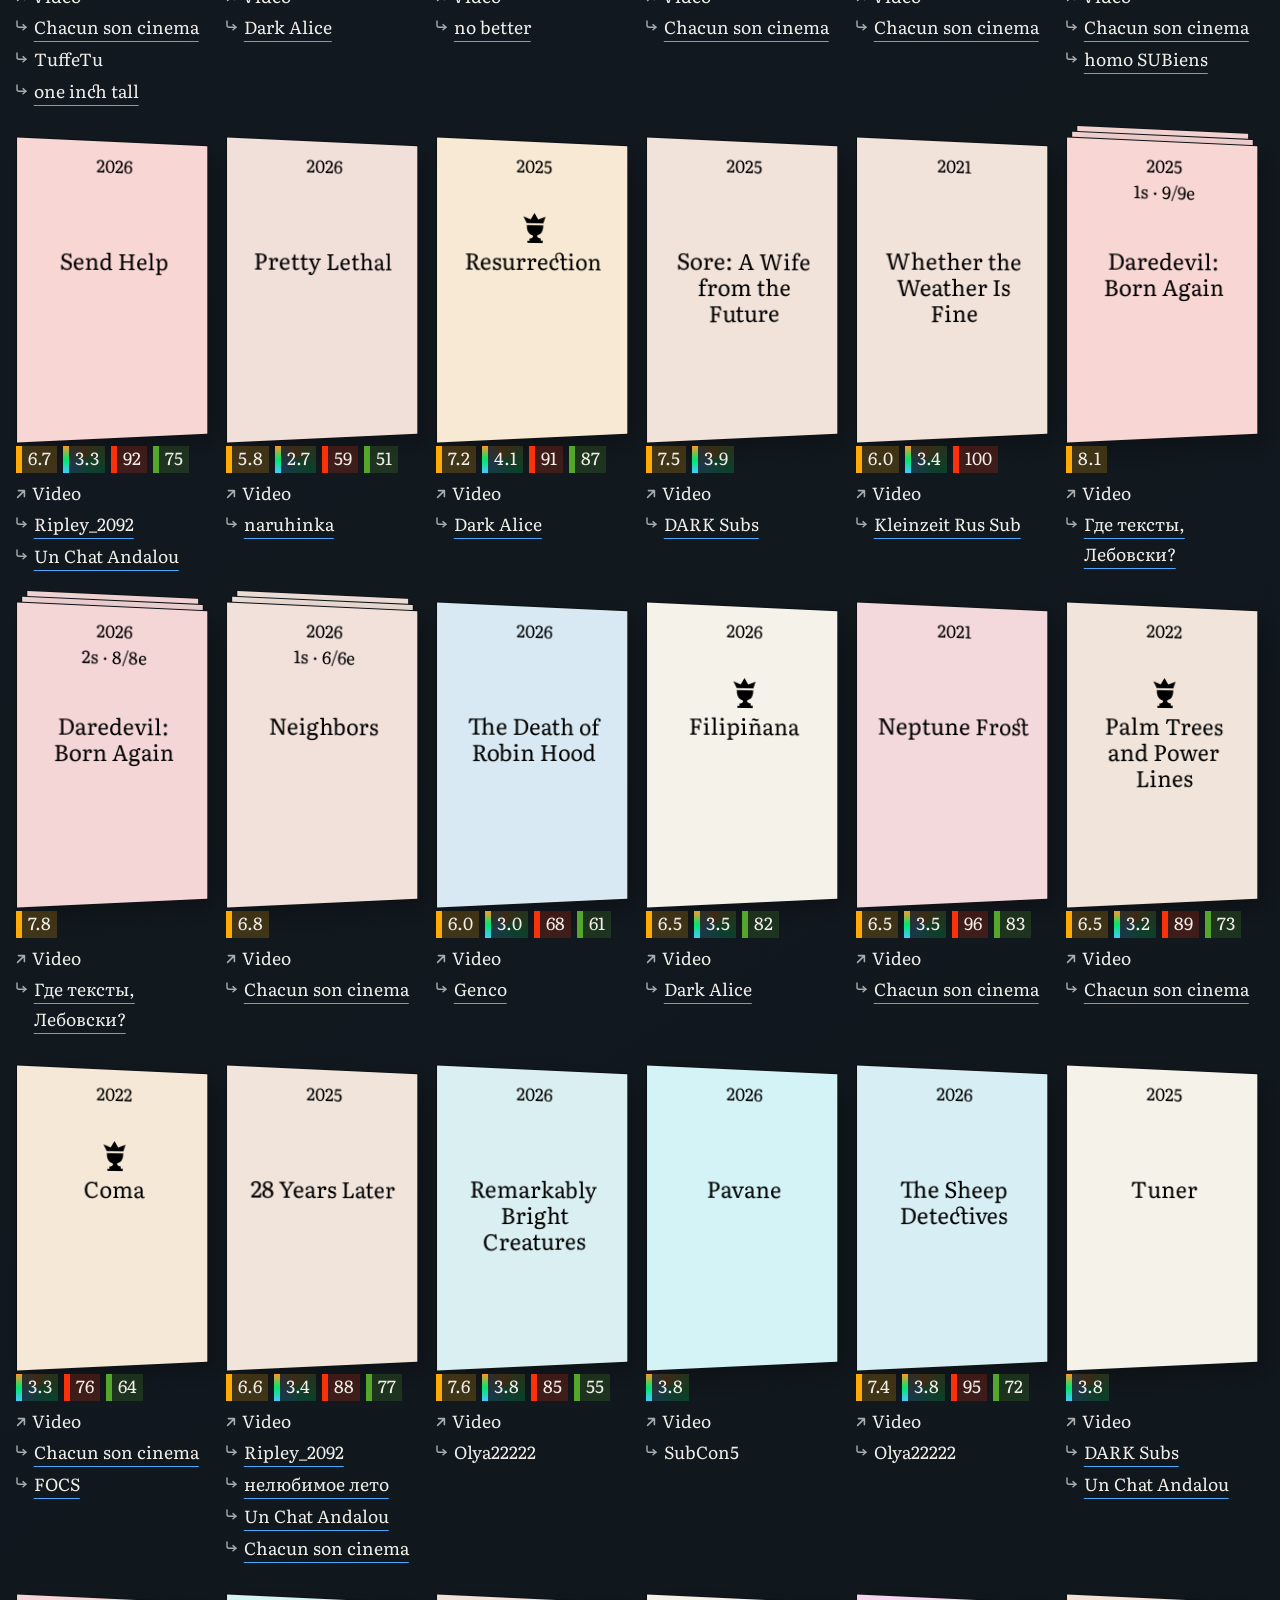
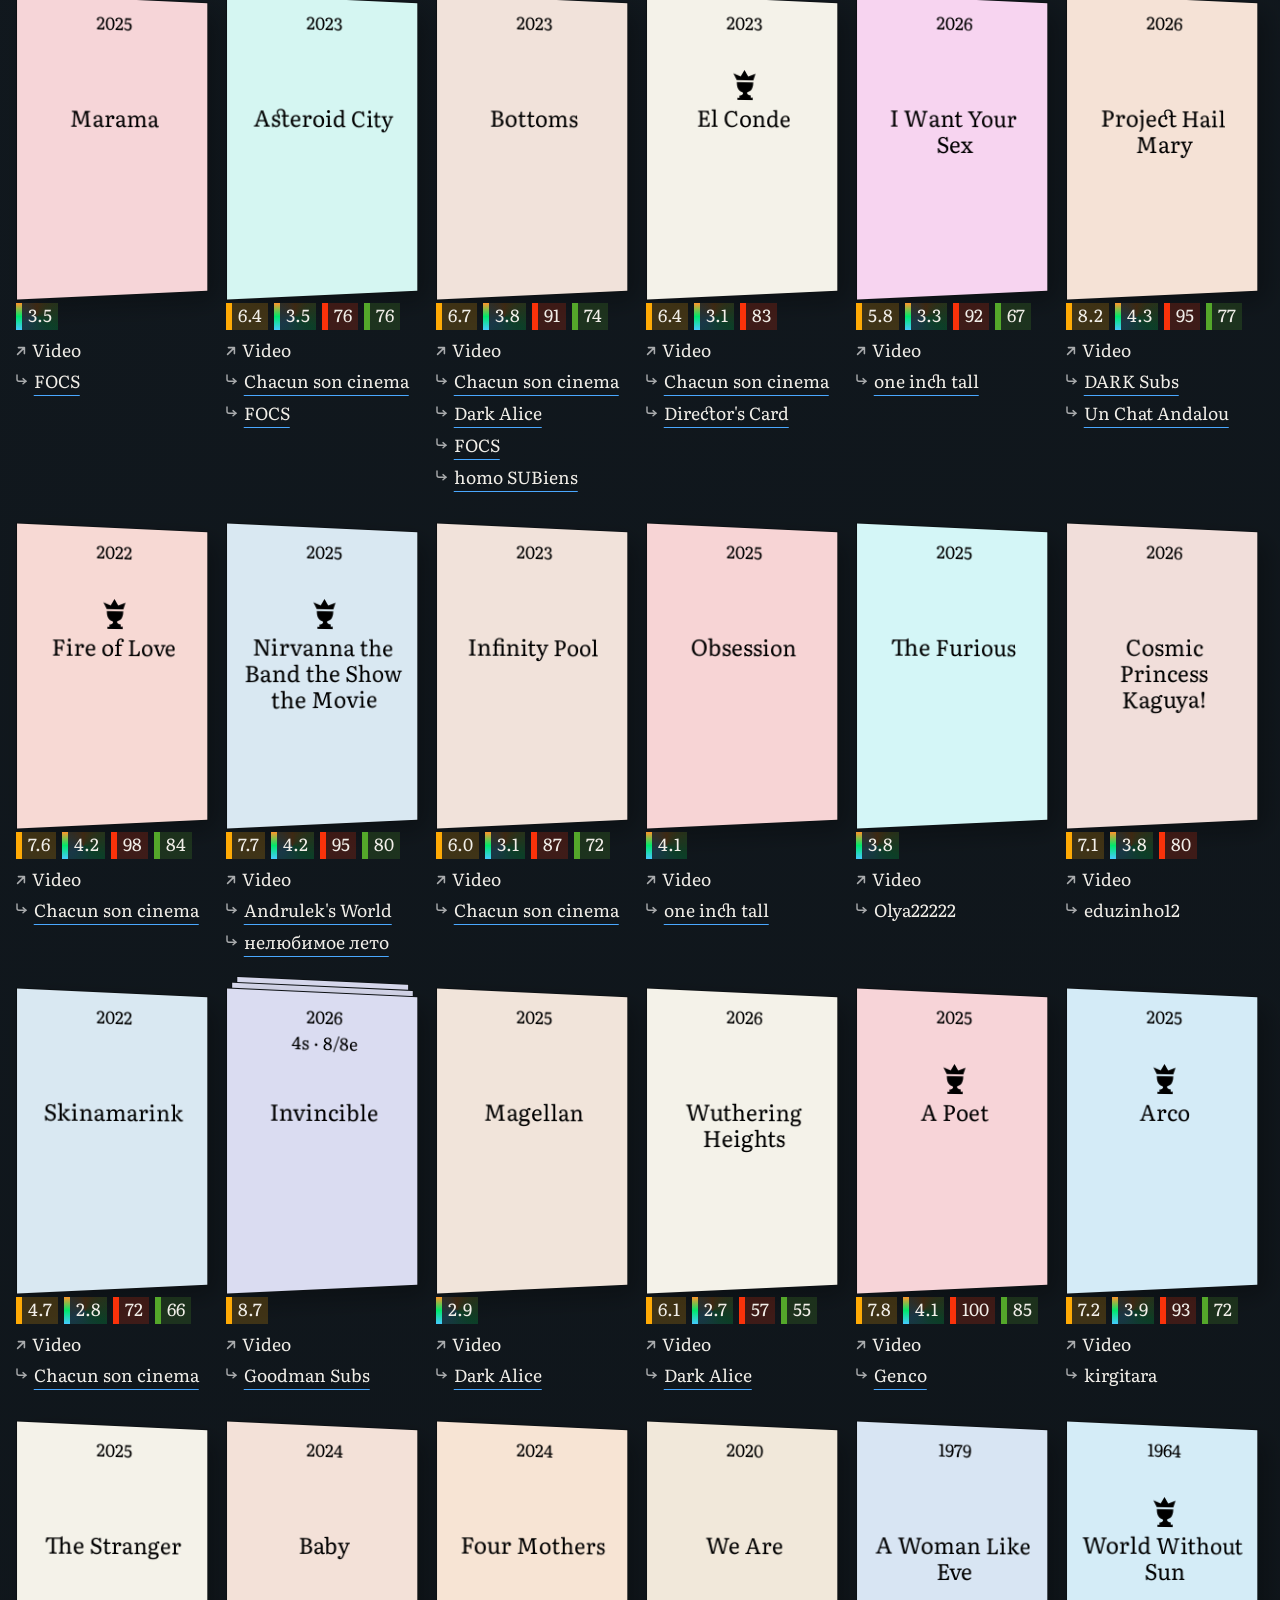
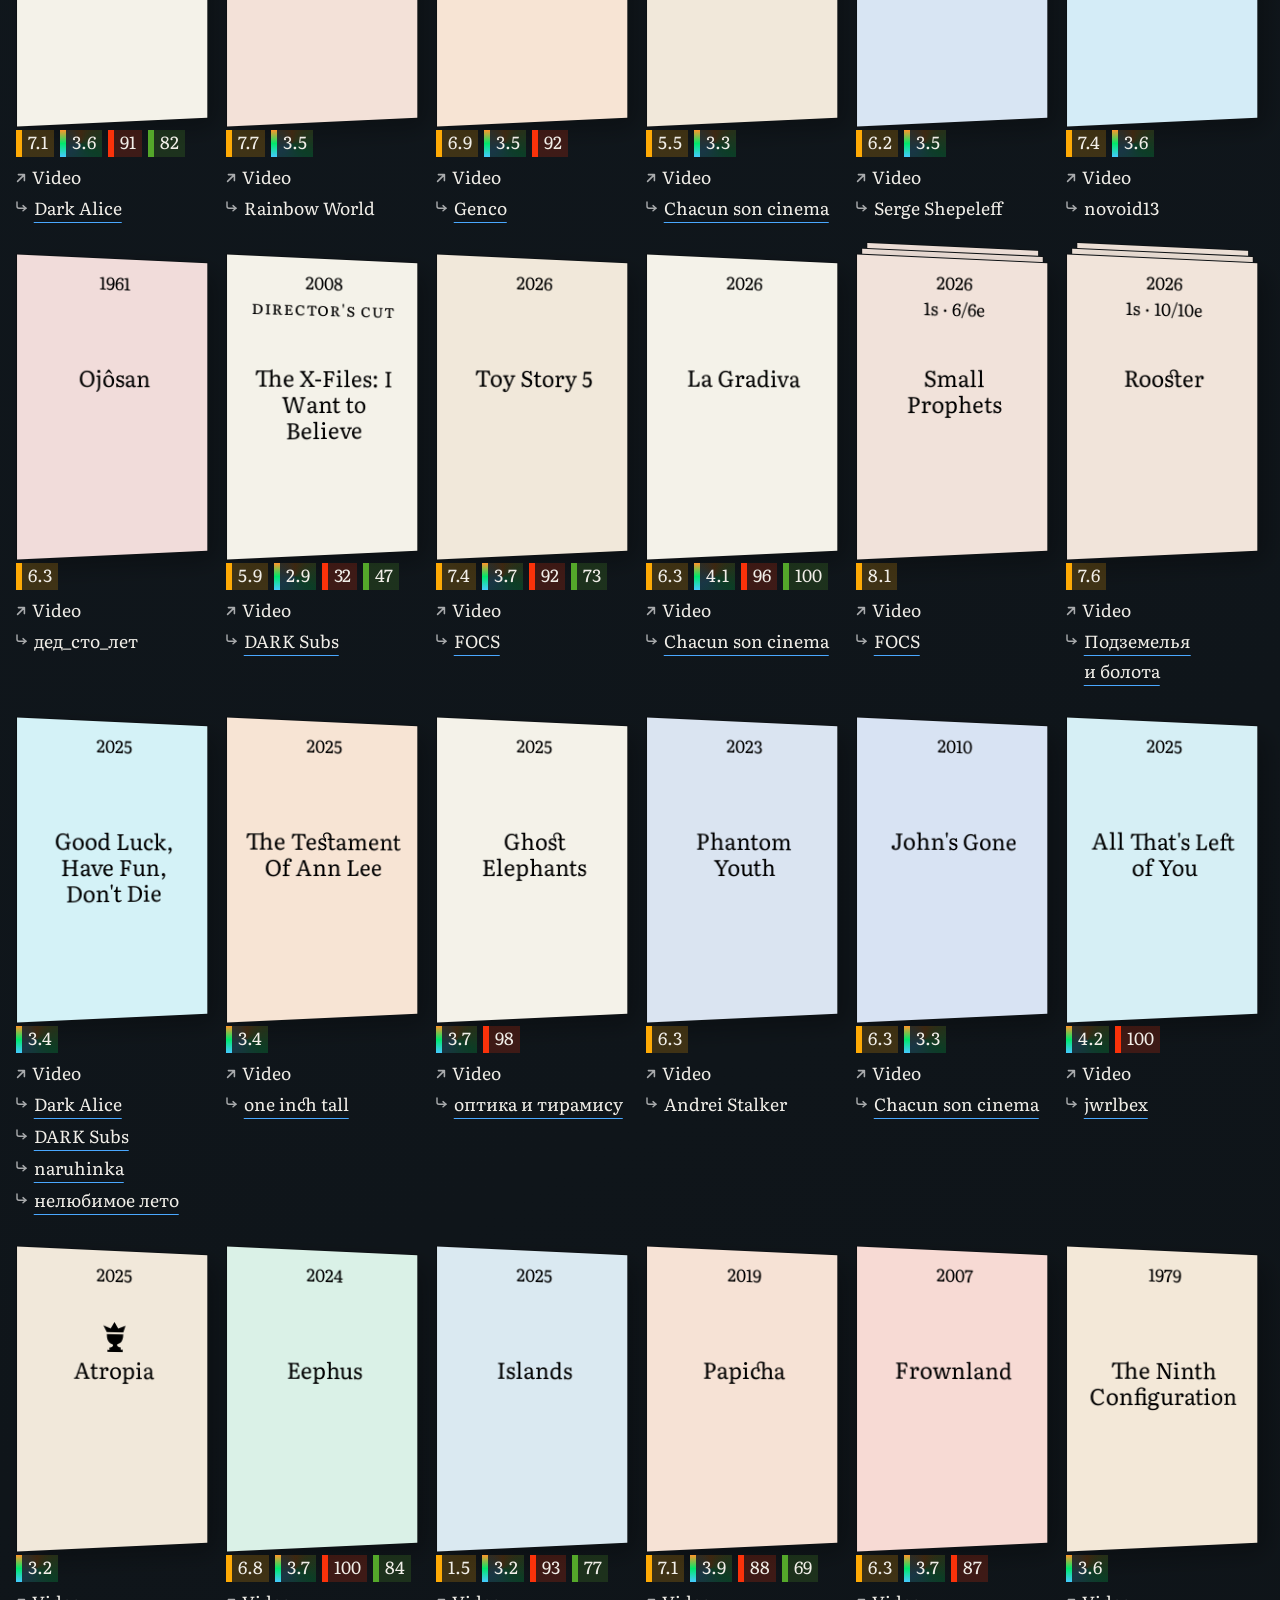
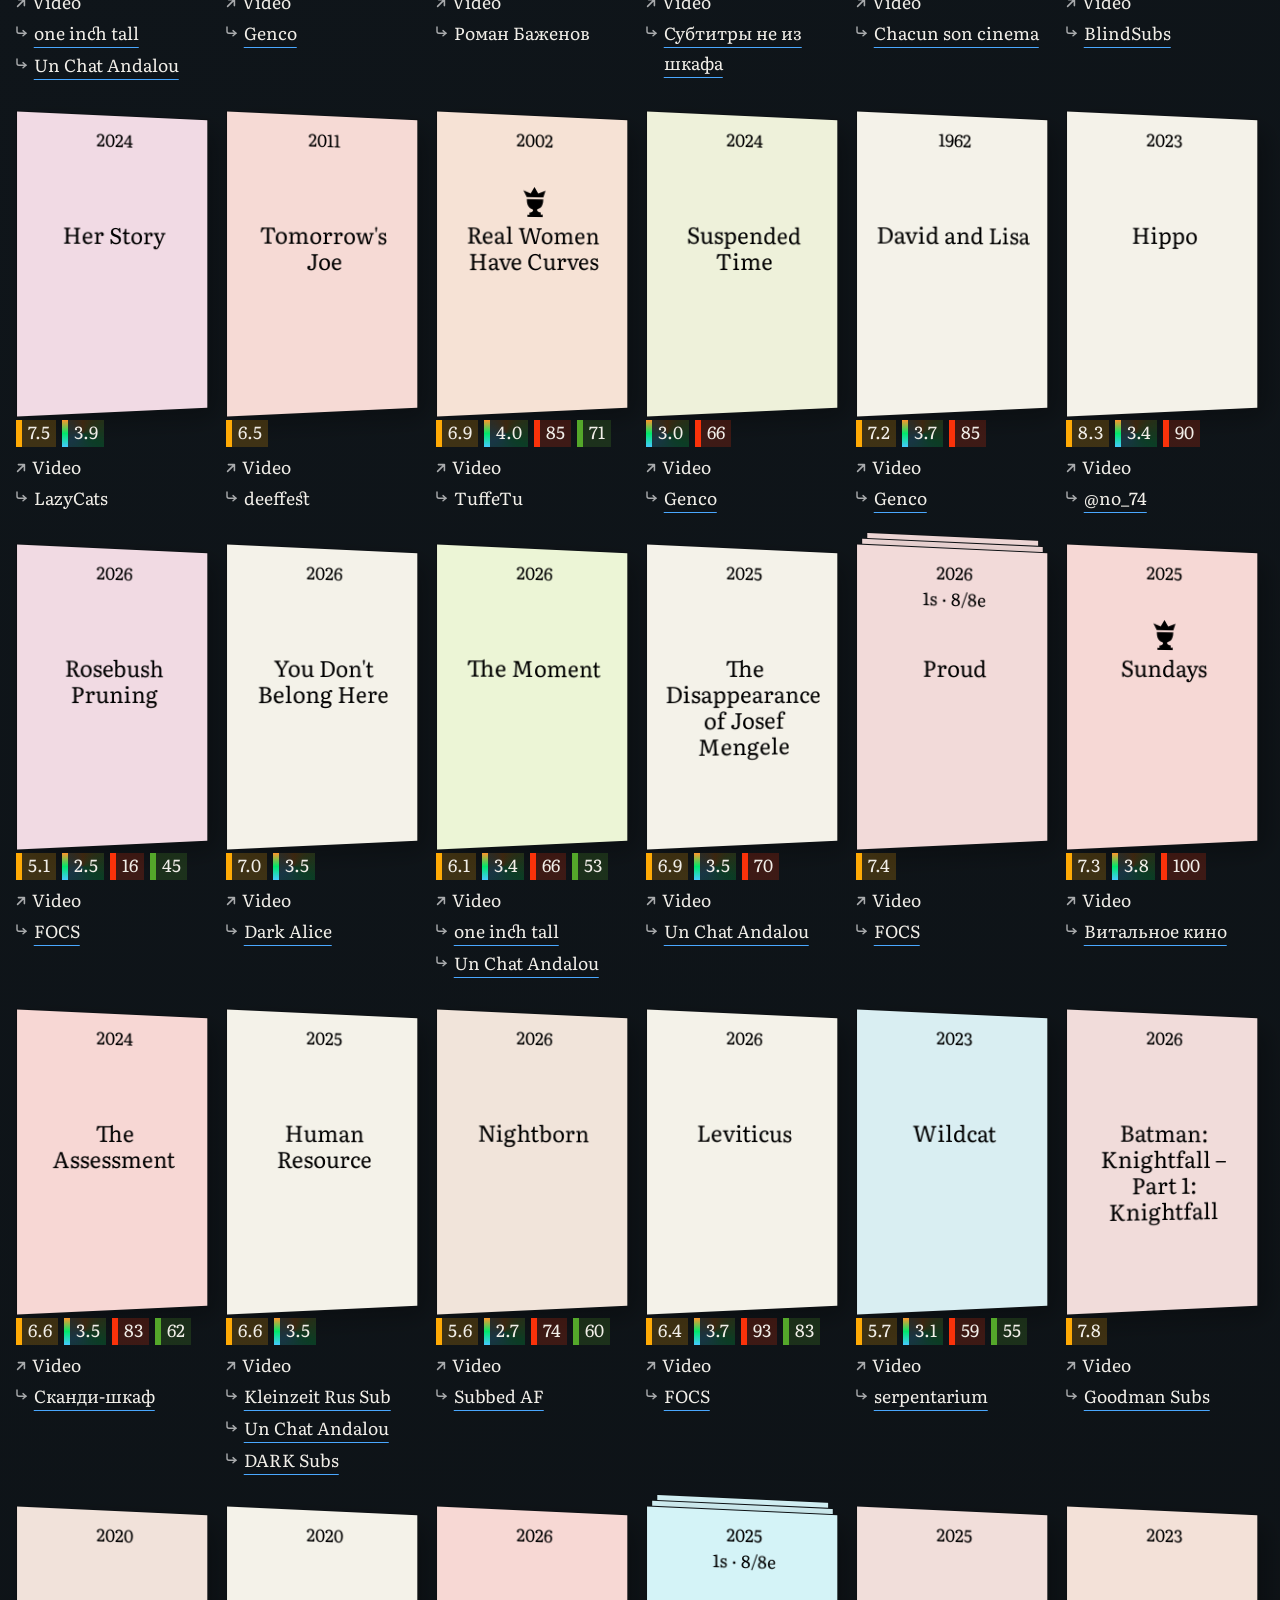
==== commit 6c4b25c8: "Blade Runner 2099 (2026): 1s 1/8e, Титры после всех" ====
--- a/index.html
+++ b/index.html
@@ -71,6 +71,9 @@
 <noscript>
   <h1>Список фильмов и сериалов rusub</h1>
   <ul>
+  <li><a href="/#blade-runner-2099"><h2>Blade Runner 2099 (2026)</h2>
+    <span lang="ru">Бегущий по лезвию 2099</span>
+    <span>Перевод: Титры после всех</span></a></li>
   <li><a href="/#you-can-see-everything-2026"><h2>You Can See Everything (2026)</h2>
     <span lang="ru">Увидеть всё</span>
     <span>Перевод: one inch tall, DARK Subs, Un Chat Andalou</span></a></li>
--- a/styles.css
+++ b/styles.css
@@ -274,24 +274,44 @@
   background:var(--paper,#f4f2e9);
   font:inherit;
   text-align:center;
-  transition:transform .35s cubic-bezier(.2,.8,.2,1);
+  object-fit:cover;
+  transform:perspective(800px) rotateY(14deg);
+  box-shadow:10px 10px 25px rgba(0, 0, 0, 0.3);
+  /* расховер — плавный (0.4s); ховер — мгновенный, задаётся ниже */
+  transition:transform 0.4s cubic-bezier(.2,.8,.2,1), box-shadow 0.4s cubic-bezier(.2,.8,.2,1);
   will-change:transform;
 }
 
-/* Поднимается только постер — подпись/ссылки под ним остаются на месте */
+/* Поднимается только постер — подпись/ссылки под ним остаются на месте.
+   На ховере книга выравнивается и всплывает — МГНОВЕННО (transition 0s),
+   как появление фото; расховер — плавный (0.4s из базового правила) */
 .card:hover .poster-button{
-  transform:translateY(-7.5px);
+  transform:perspective(800px) rotateY(0deg) translateY(-7.5px);
+  box-shadow:4px 16px 30px rgba(0, 0, 0, 0.35);
+  transition:transform 0s, box-shadow 0s;
 }
 
 /* Один прыжок после успешного скачивания, тоже только на постере */
 @keyframes cardBounce{
-  0%{transform:translateY(-7.5px)}
-  35%{transform:translateY(-17px)}
-  62%{transform:translateY(-2px)}
-  100%{transform:translateY(-7.5px)}
+  0%{transform:perspective(800px) rotateY(0deg) translateY(-7.5px)}
+  35%{transform:perspective(800px) rotateY(0deg) translateY(-17px)}
+  62%{transform:perspective(800px) rotateY(0deg) translateY(-2px)}
+  100%{transform:perspective(800px) rotateY(0deg) translateY(-7.5px)}
 }
 .card.bounce .poster-button{
   animation:cardBounce .55s cubic-bezier(.3,.6,.3,1);
+}
+
+/* Широкие баннеры сборов — без книжного эффекта, как раньше */
+.fundraiser-card .poster-button{
+  transform:none;
+  box-shadow:none;
+  overflow:hidden;
+  border-radius:0;
+}
+.fundraiser-card:hover .poster-button{
+  transform:translateY(-7.5px);
+  box-shadow:none;
 }
 
 /* Фото полностью скрыто, пока не наведена вся карточка.
@@ -757,18 +777,26 @@
   z-index:-1;
   background:var(--paper,#f4f2e9);
   border:1px solid rgba(12, 16, 19, 1);
+  /* фото внутри обрезается по бумаге: листик уже обложки,
+     а картинка — в масштабе постера */
+  overflow:hidden;
   transition:transform .4s cubic-bezier(.2,.8,.2,1);
   will-change:transform;
 }
 /* Задержка задана прямо здесь (а не только внутри :hover), поэтому она
    действует в обе стороны: и когда слои поднимаются вслед за постером,
    и когда опускаются обратно — по одному и тому же порядку l1 → l2. */
-.stack-layer.l1{transform:translate(4px,-4px);transition-delay:.04s}
-.stack-layer.l2{transform:translate(7.5px,-7.5px);transition-delay:.09s}
-
-/* Слои поднимаются вместе с постером, но чуть дальше — эффект "следом" */
-.card:hover .stack-layer.l1{transform:translate(4px,-11px)}
-.card:hover .stack-layer.l2{transform:translate(7.5px,-15px)}
+/* Листики стопкой вслед за постером: угол у всех один (14°), каждый листик
+   симметрично уже обложки и ступенькой выше — сверху ровные ступеньки 6px,
+   бока прячутся за обложкой на любой ширине */
+.stack-layer.l1{left:5px;right:5px;top:-6px;transform:perspective(800px) rotateY(14deg);transition-delay:.04s}
+.stack-layer.l2{left:10px;right:10px;top:-12px;transform:perspective(800px) rotateY(14deg);transition-delay:.09s}
+
+/* Слои выравниваются вместе с постером (мгновенно, как сам постер)
+   и поднимаются чуть дальше — эффект "следом" виден на расховере */
+.card:hover .stack-layer{transition:transform 0s;transition-delay:0s}
+.card:hover .stack-layer.l1{transform:perspective(800px) rotateY(0deg) translateY(-7px)}
+.card:hover .stack-layer.l2{transform:perspective(800px) rotateY(0deg) translateY(-7px)}
 
 .stack-layer::before{
   content:"";
@@ -780,6 +808,12 @@
   opacity:0;
   transition:opacity .28s ease;
 }
+
+/* Фото — в масштабе постера и приклеено к верху листика (ступенька
+   показывает верх картинки как продолжение постера), а лишнее
+   по бокам обрезается бумагой через overflow:hidden у слоя */
+.stack-layer.l1::before{top:0;left:-5px;width:calc(100% + 10px);height:var(--poster-h)}
+.stack-layer.l2::before{top:0;left:-10px;width:calc(100% + 20px);height:var(--poster-h)}
 
 .card:hover .stack-layer::before{
   opacity:1;
@@ -1212,4 +1246,4 @@
   .type-option{font-size:14px}
   .filter-option{font-size:14px}
   .search{font-size:14px}
-}+}
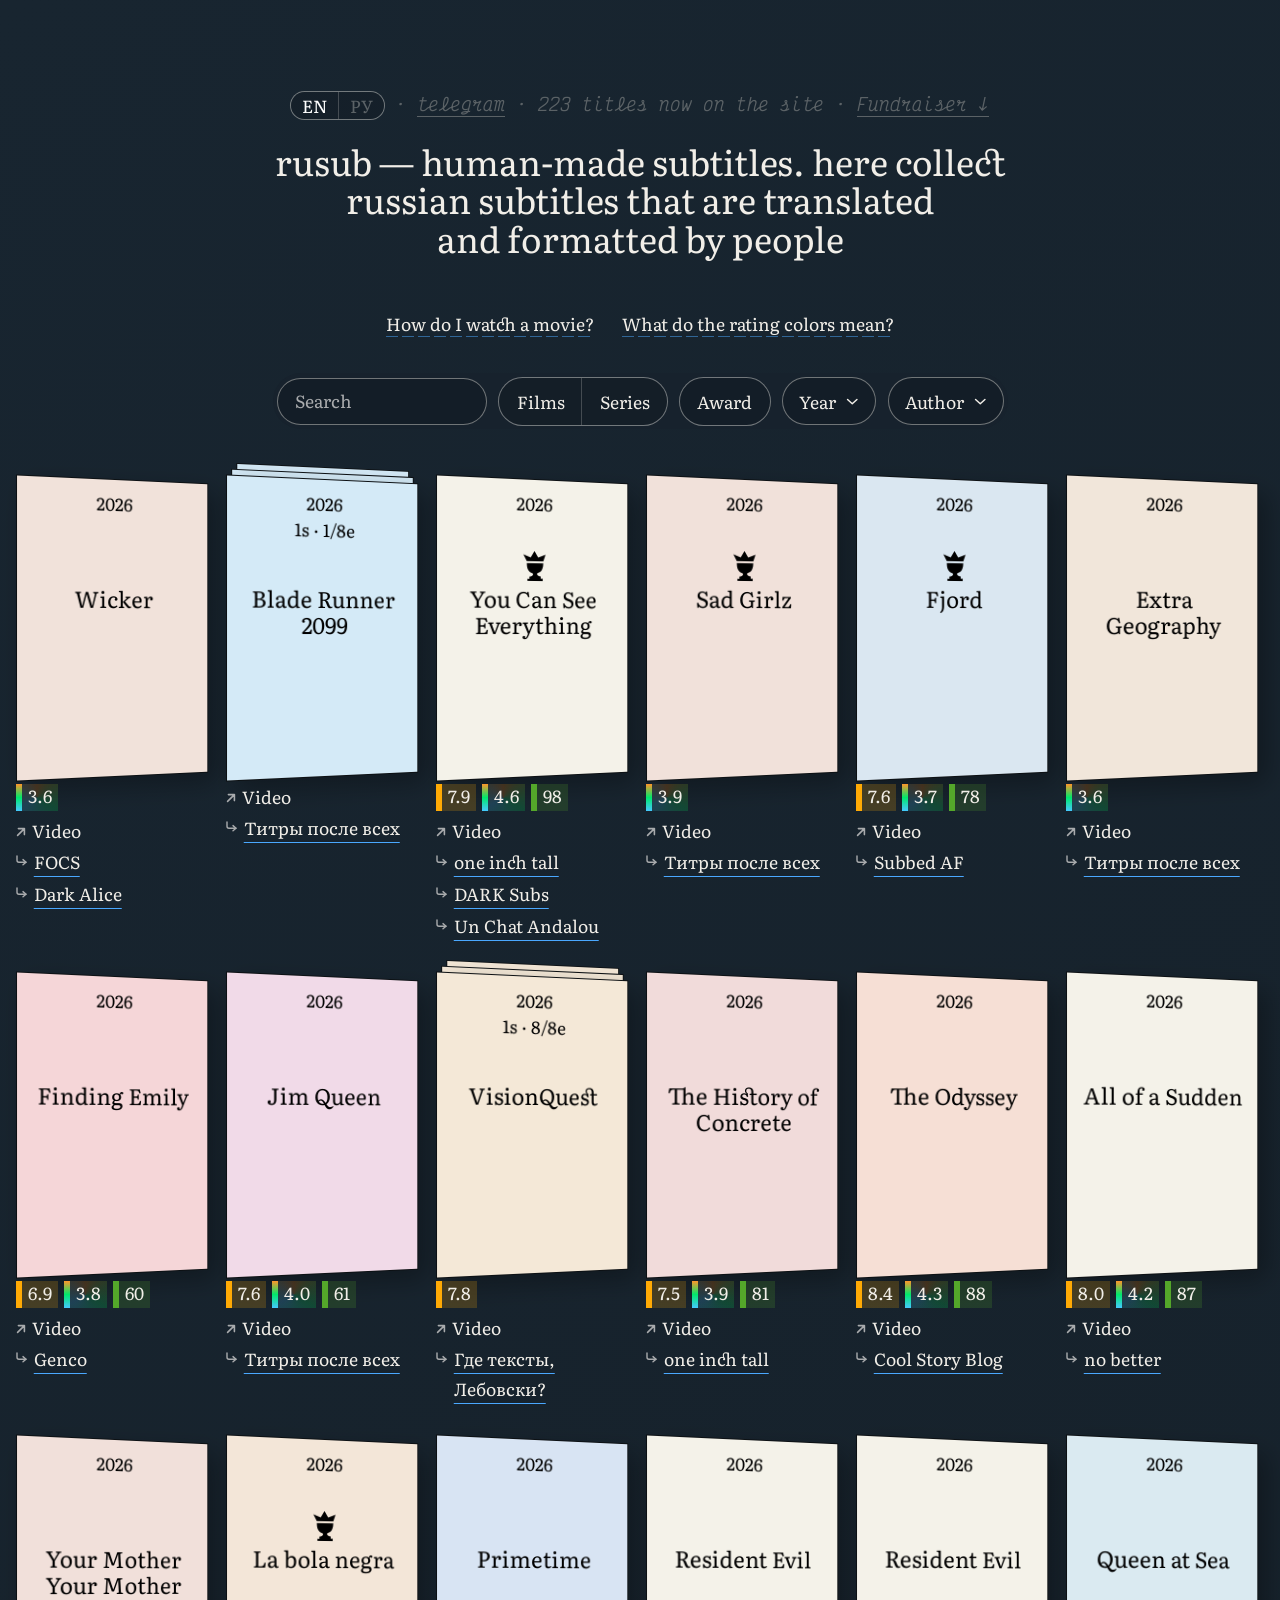
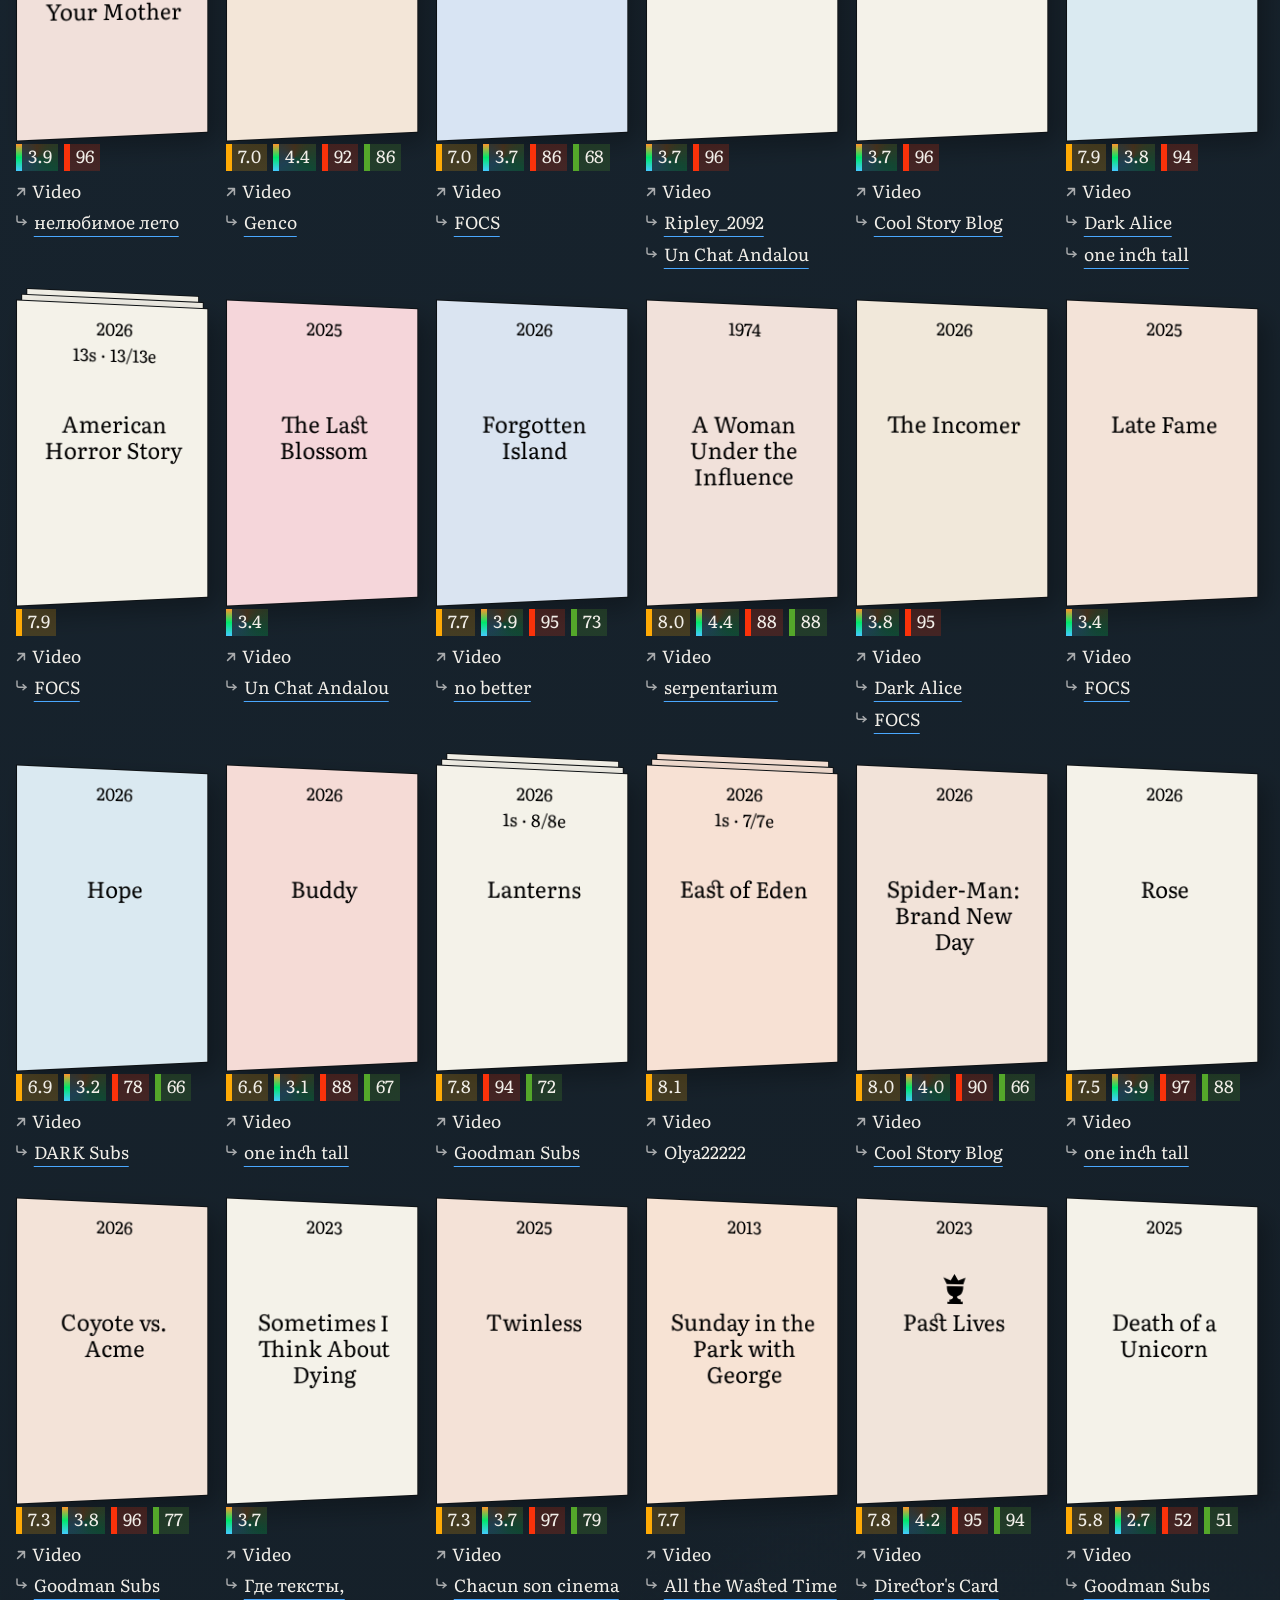
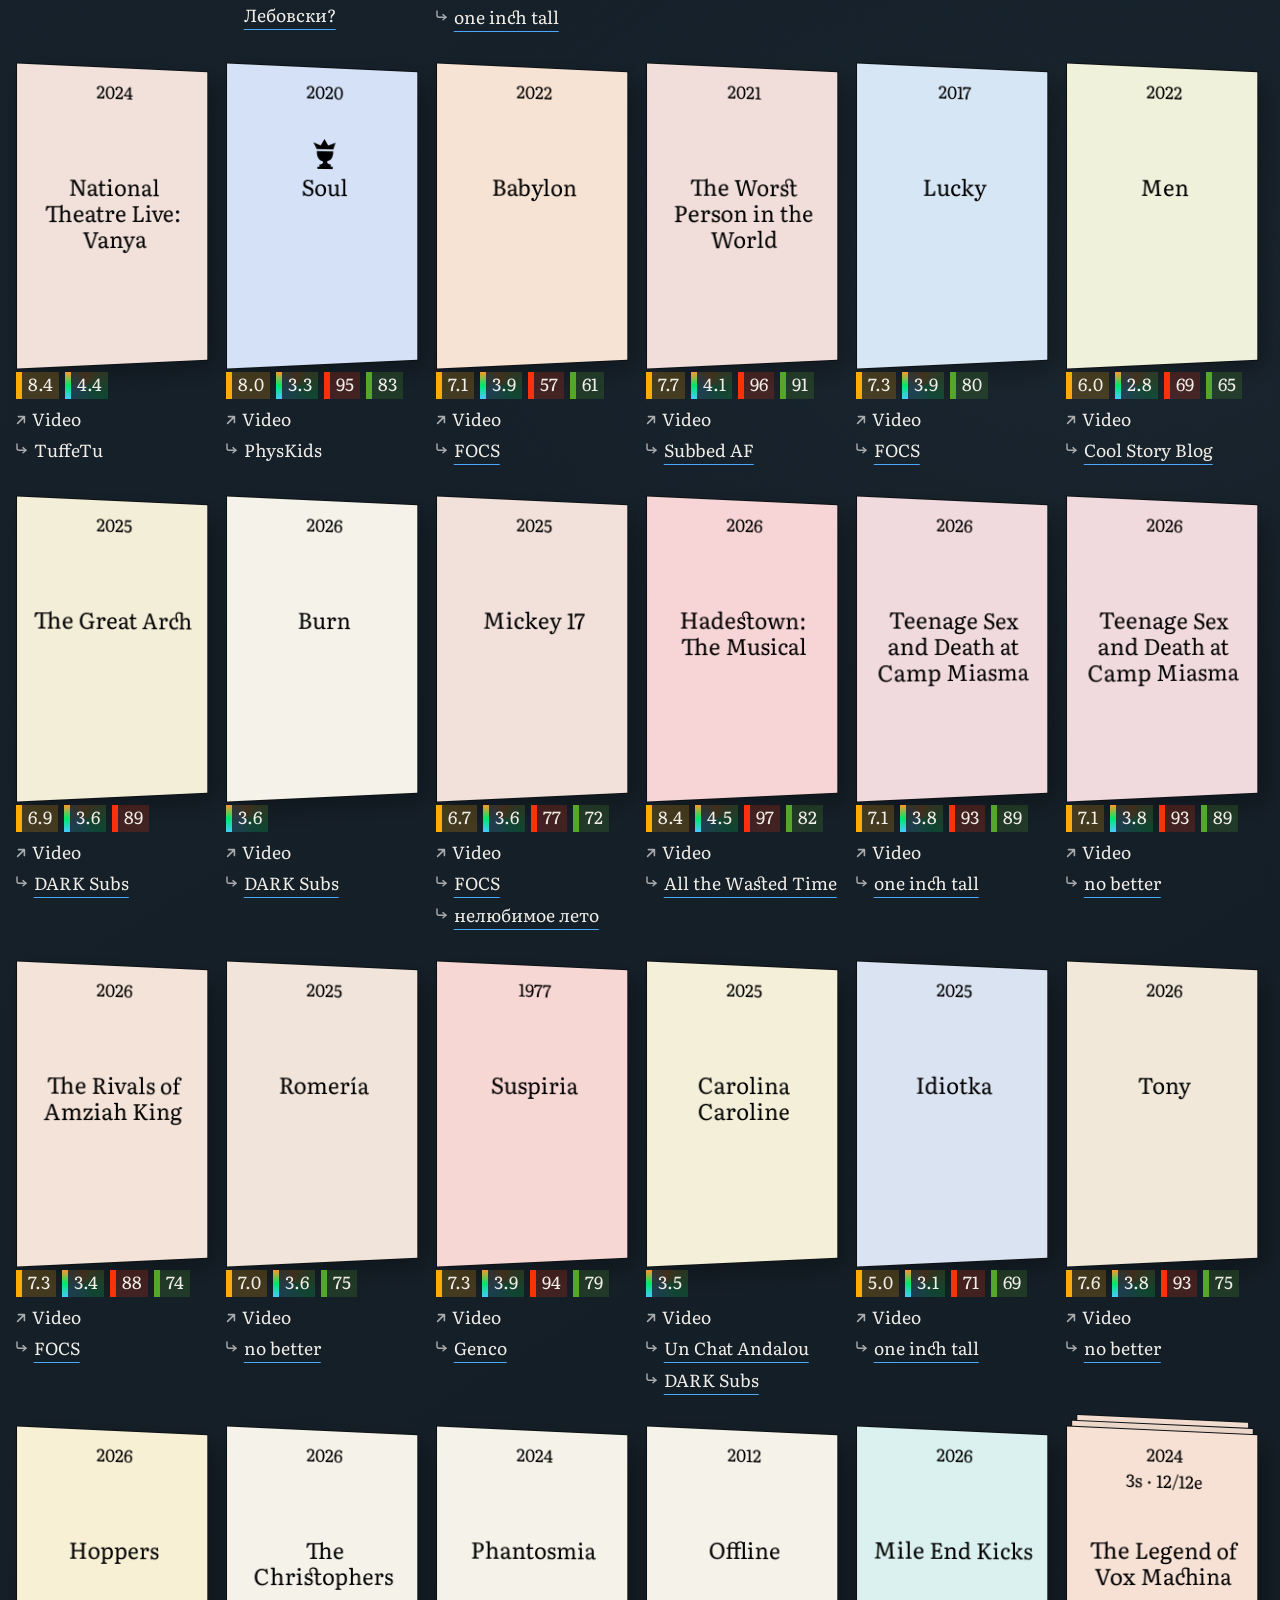
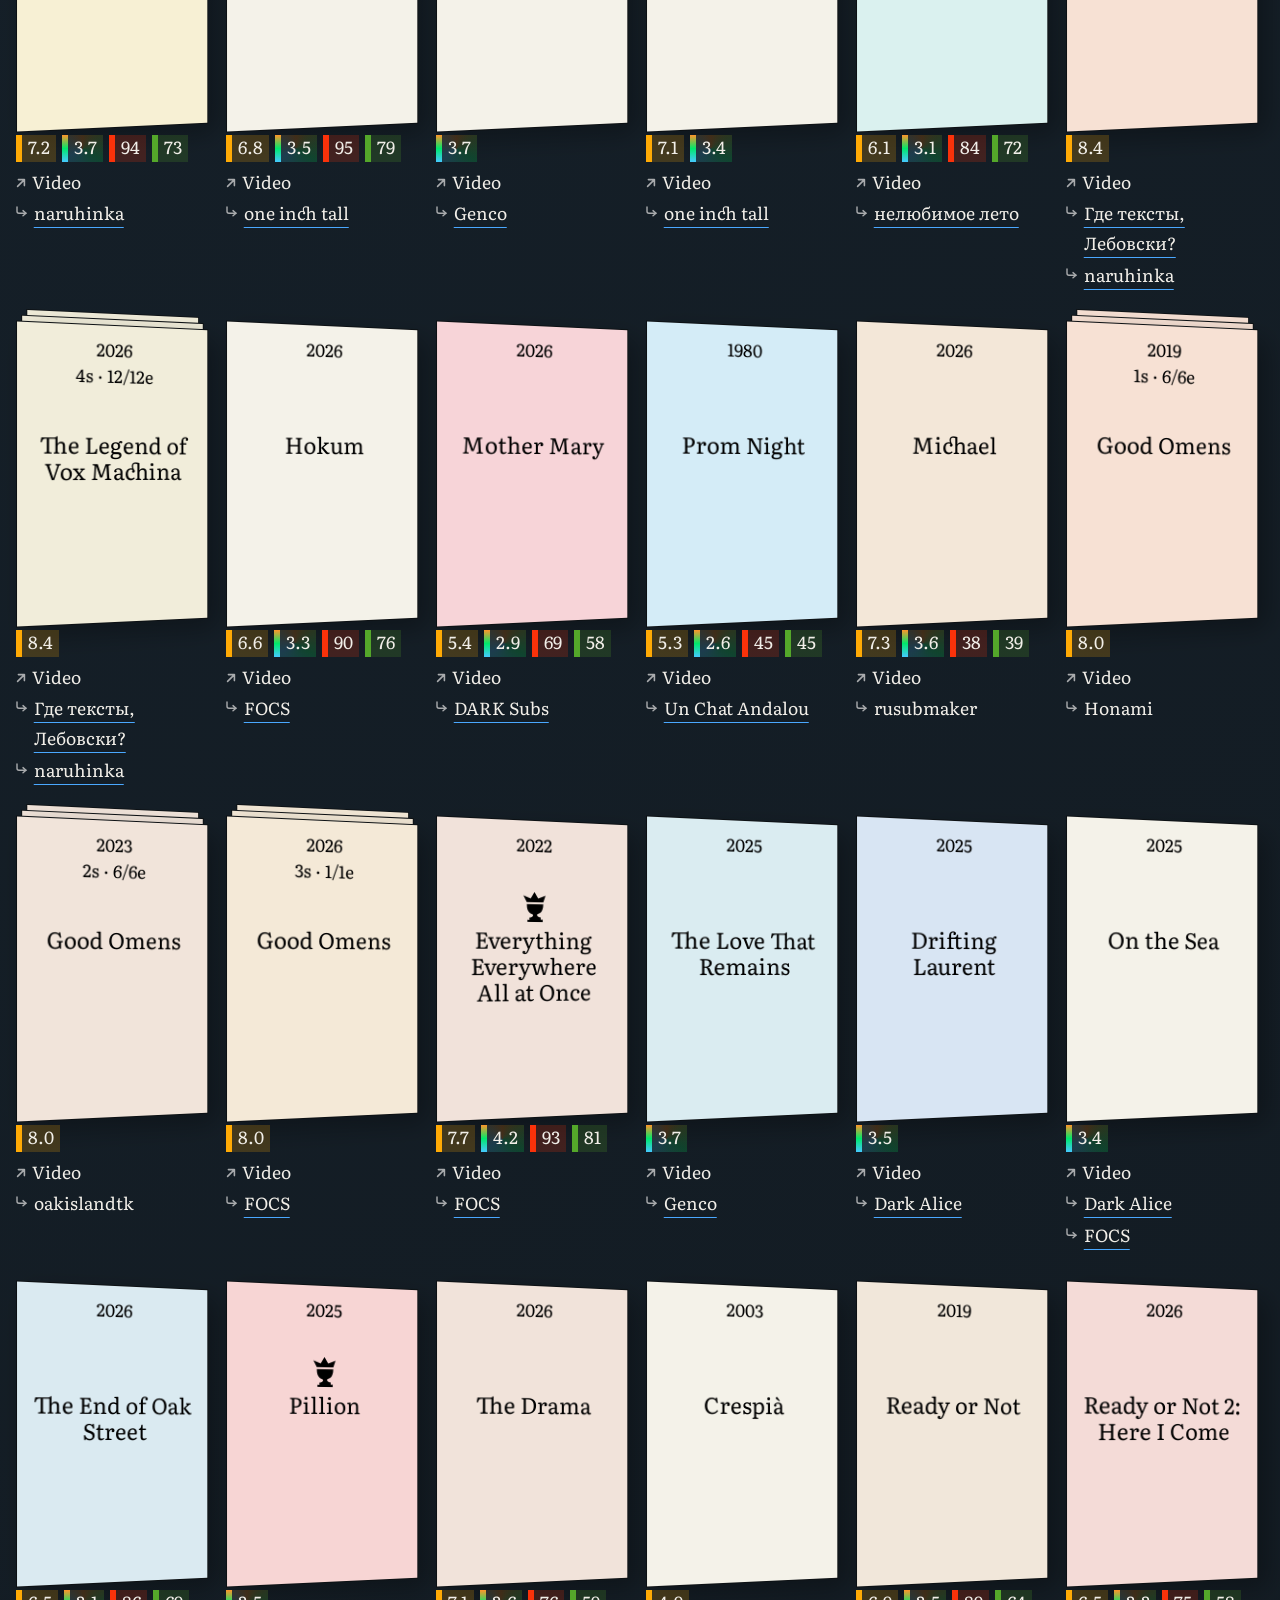
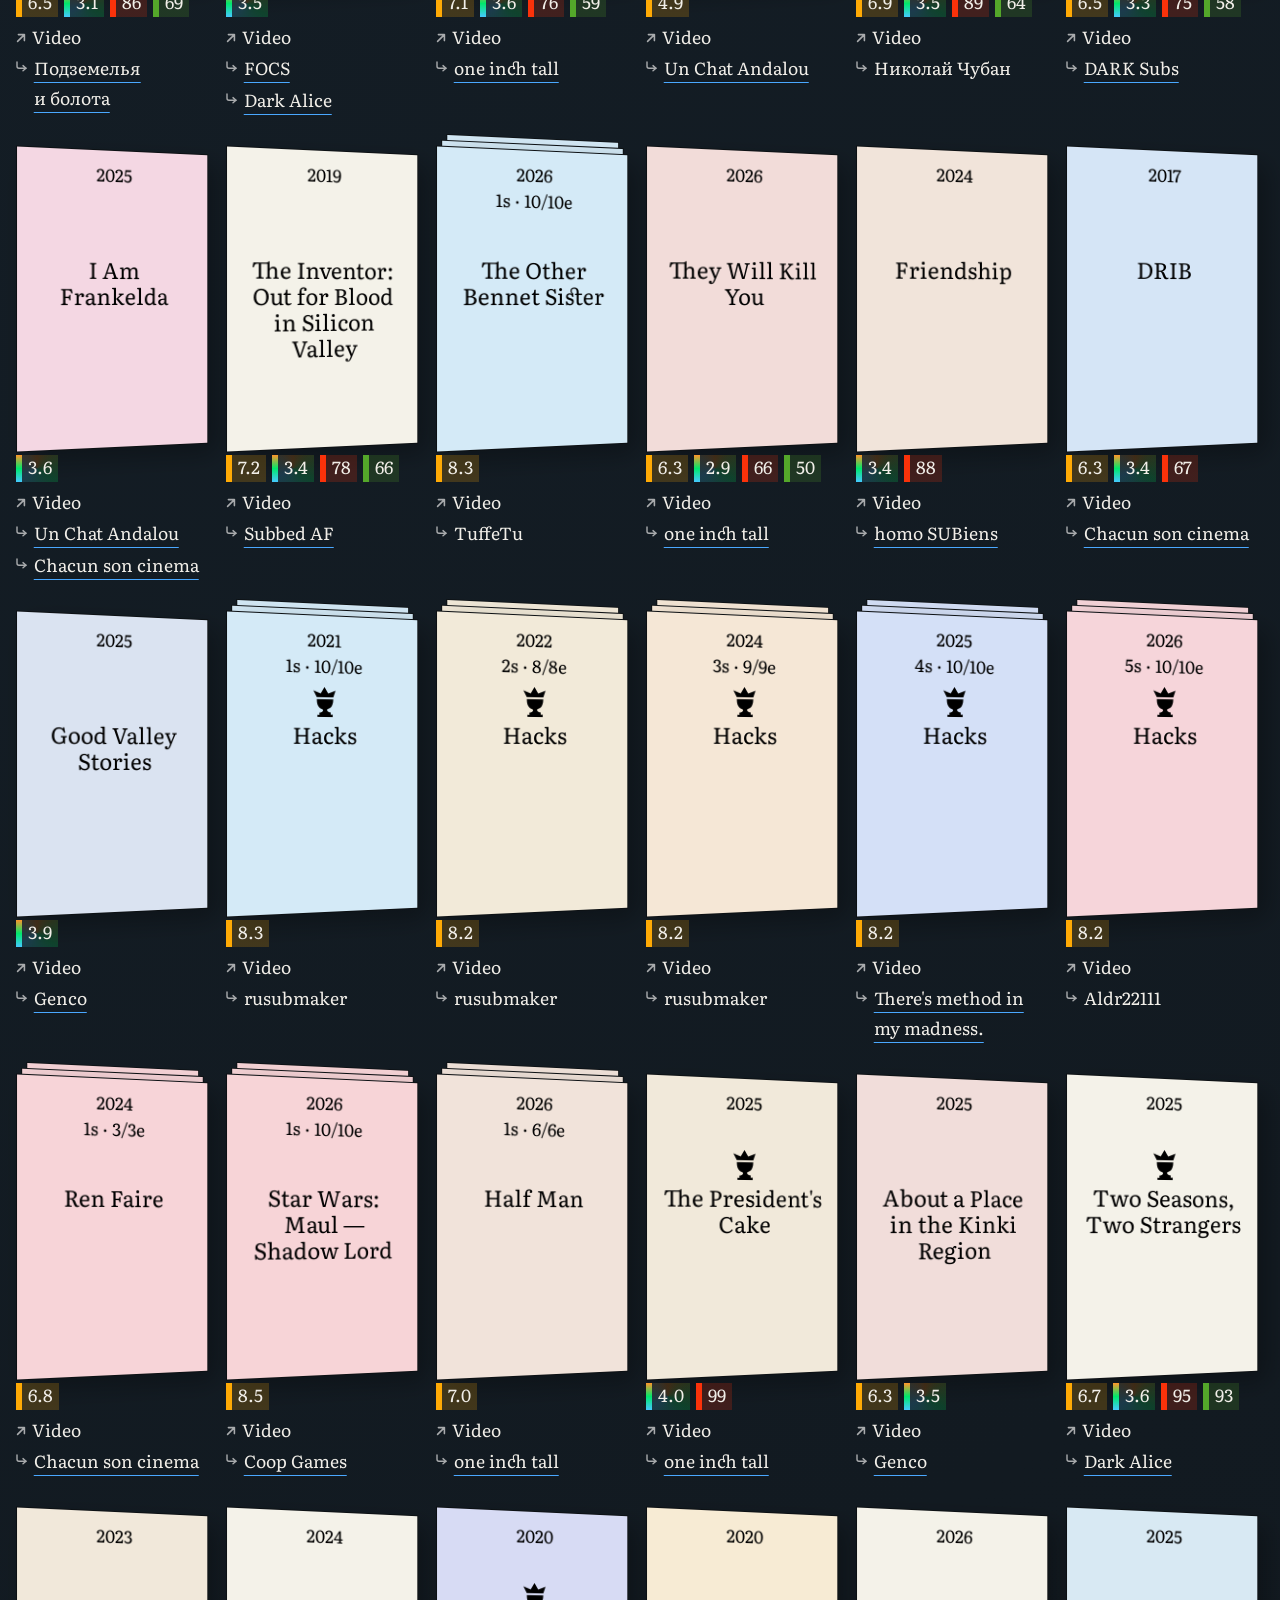
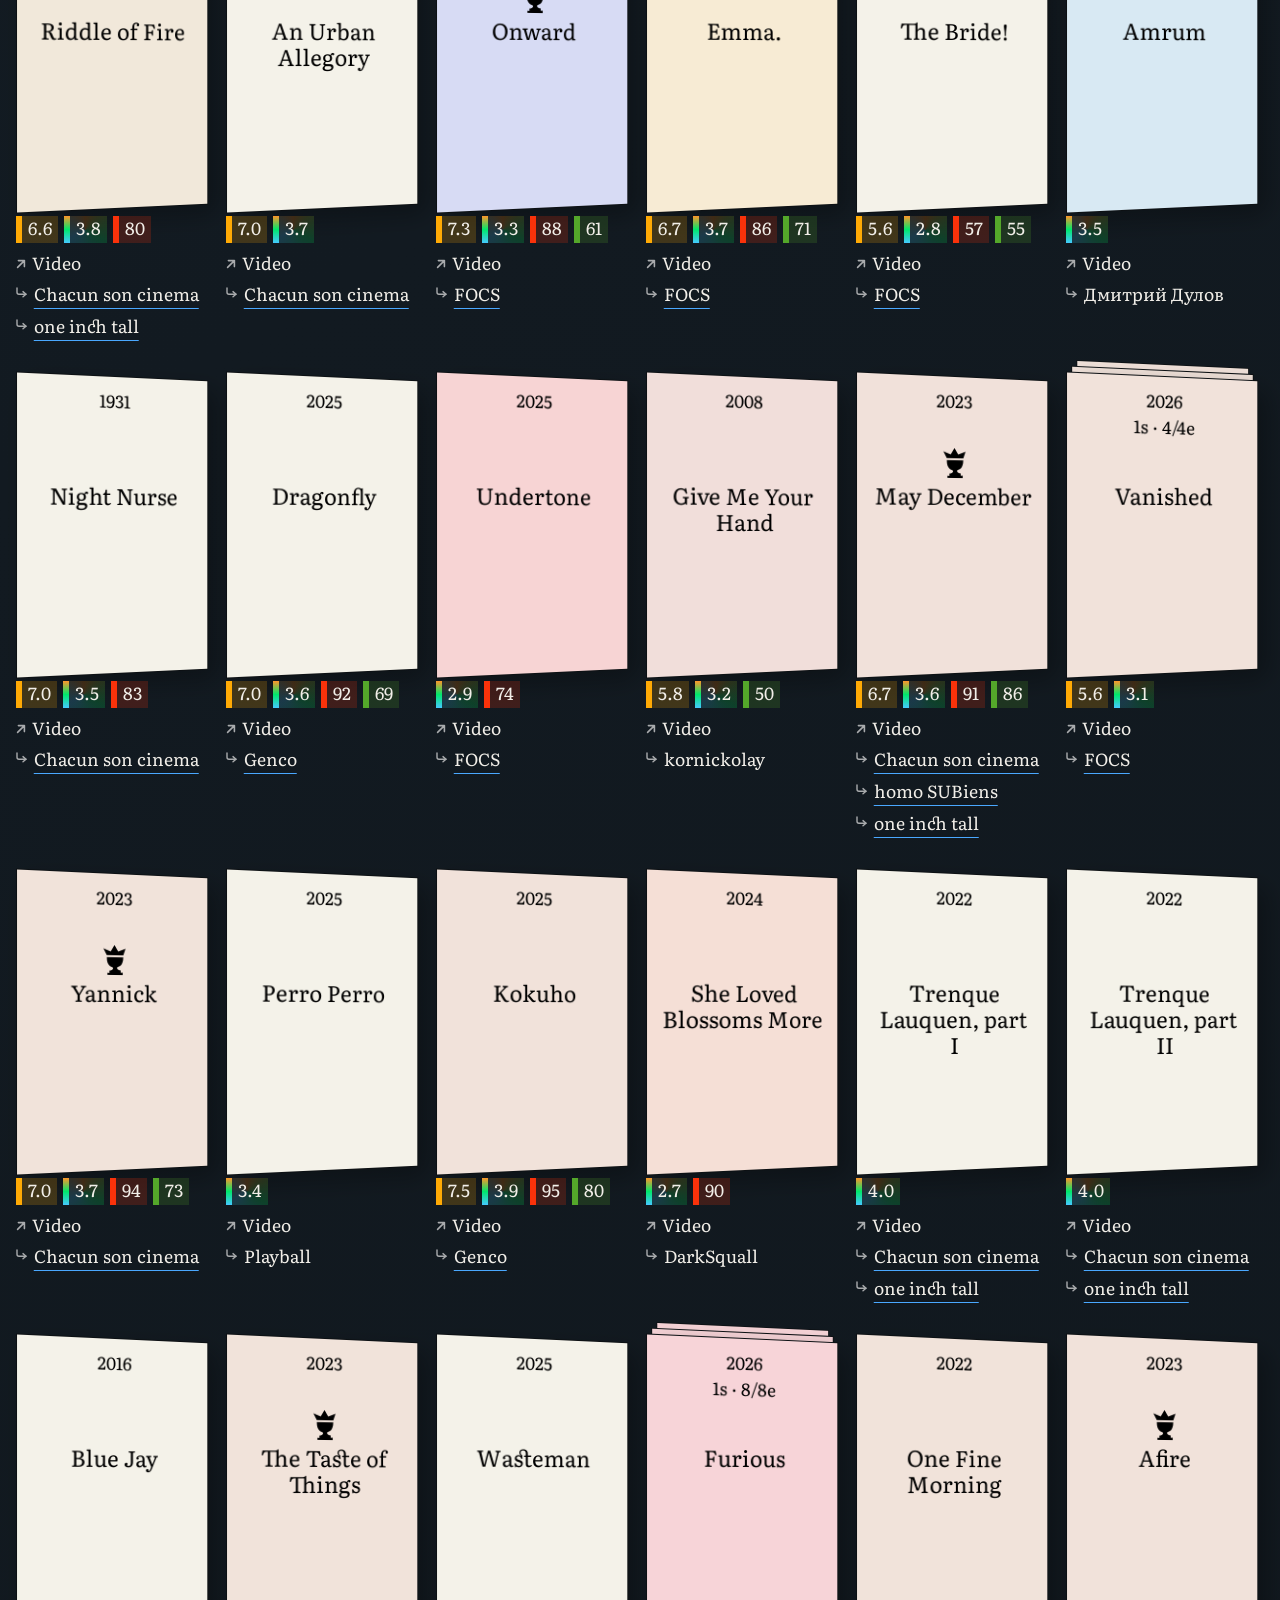
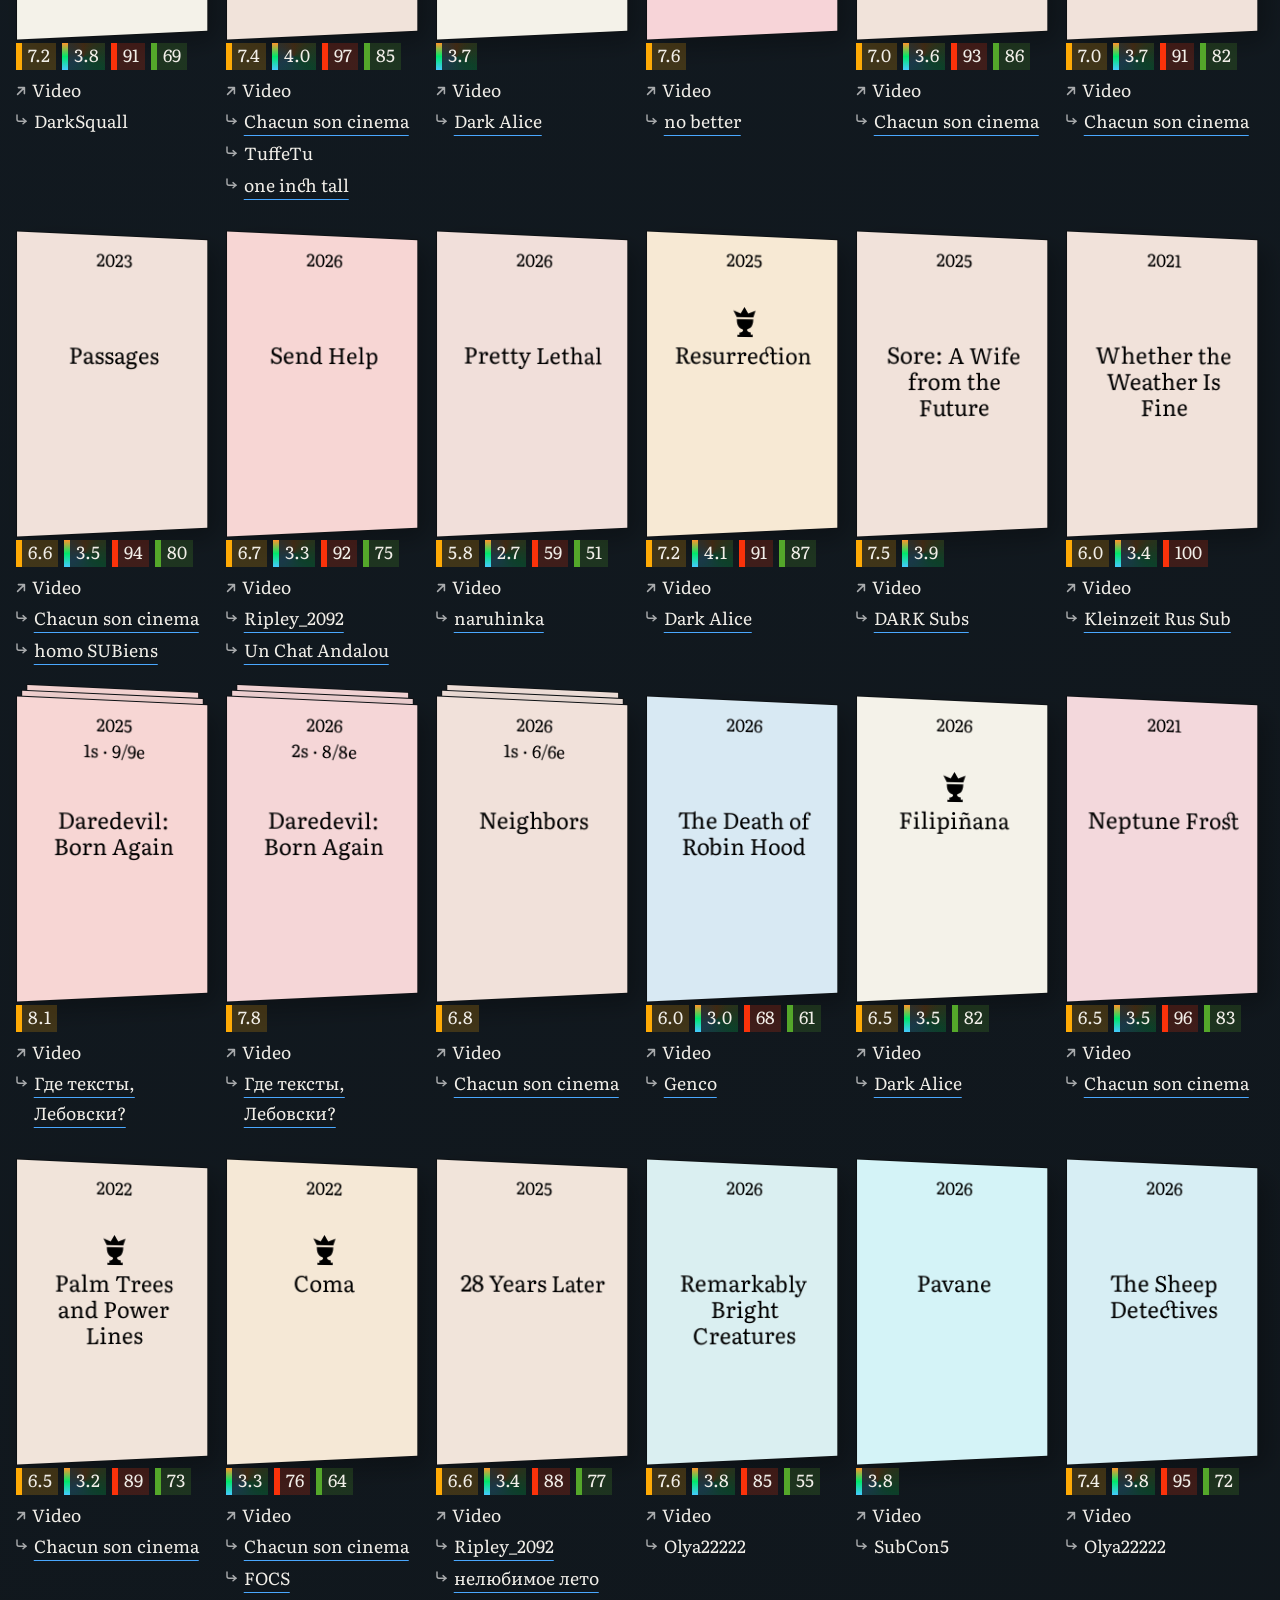
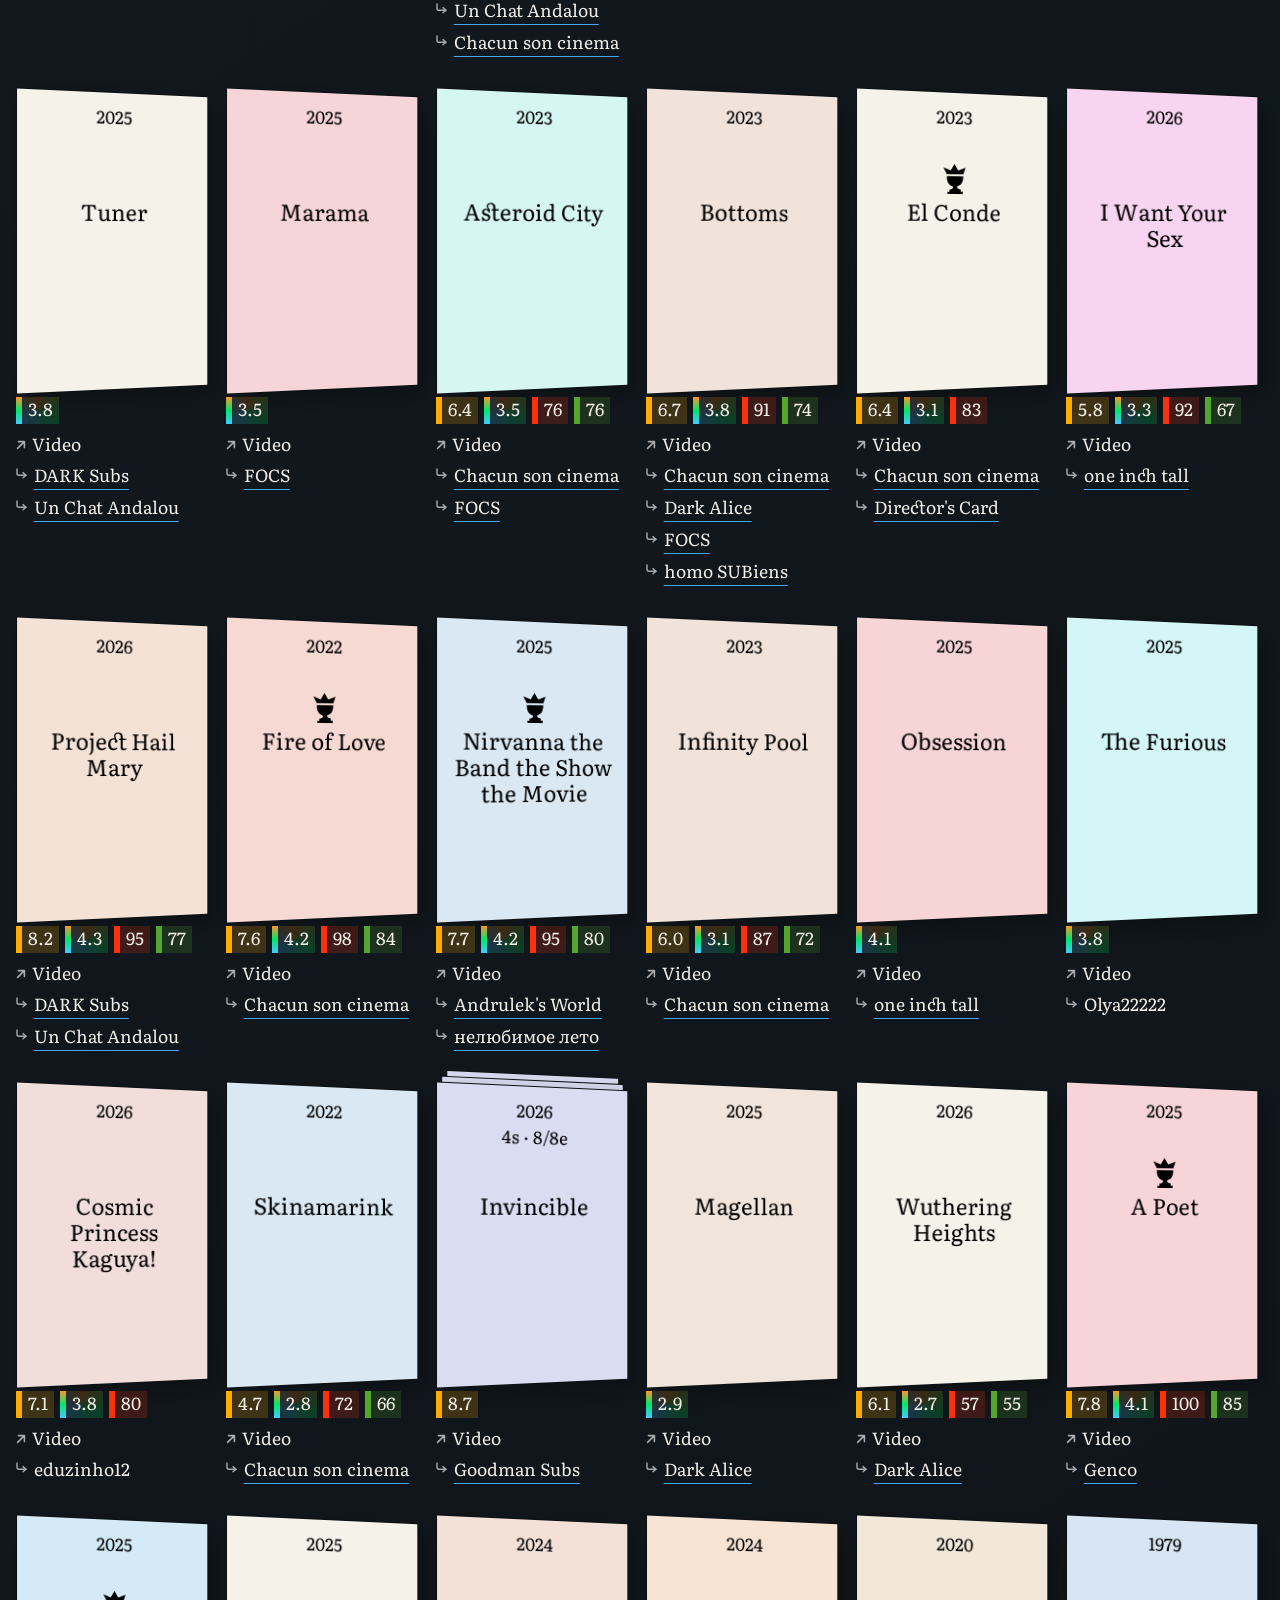
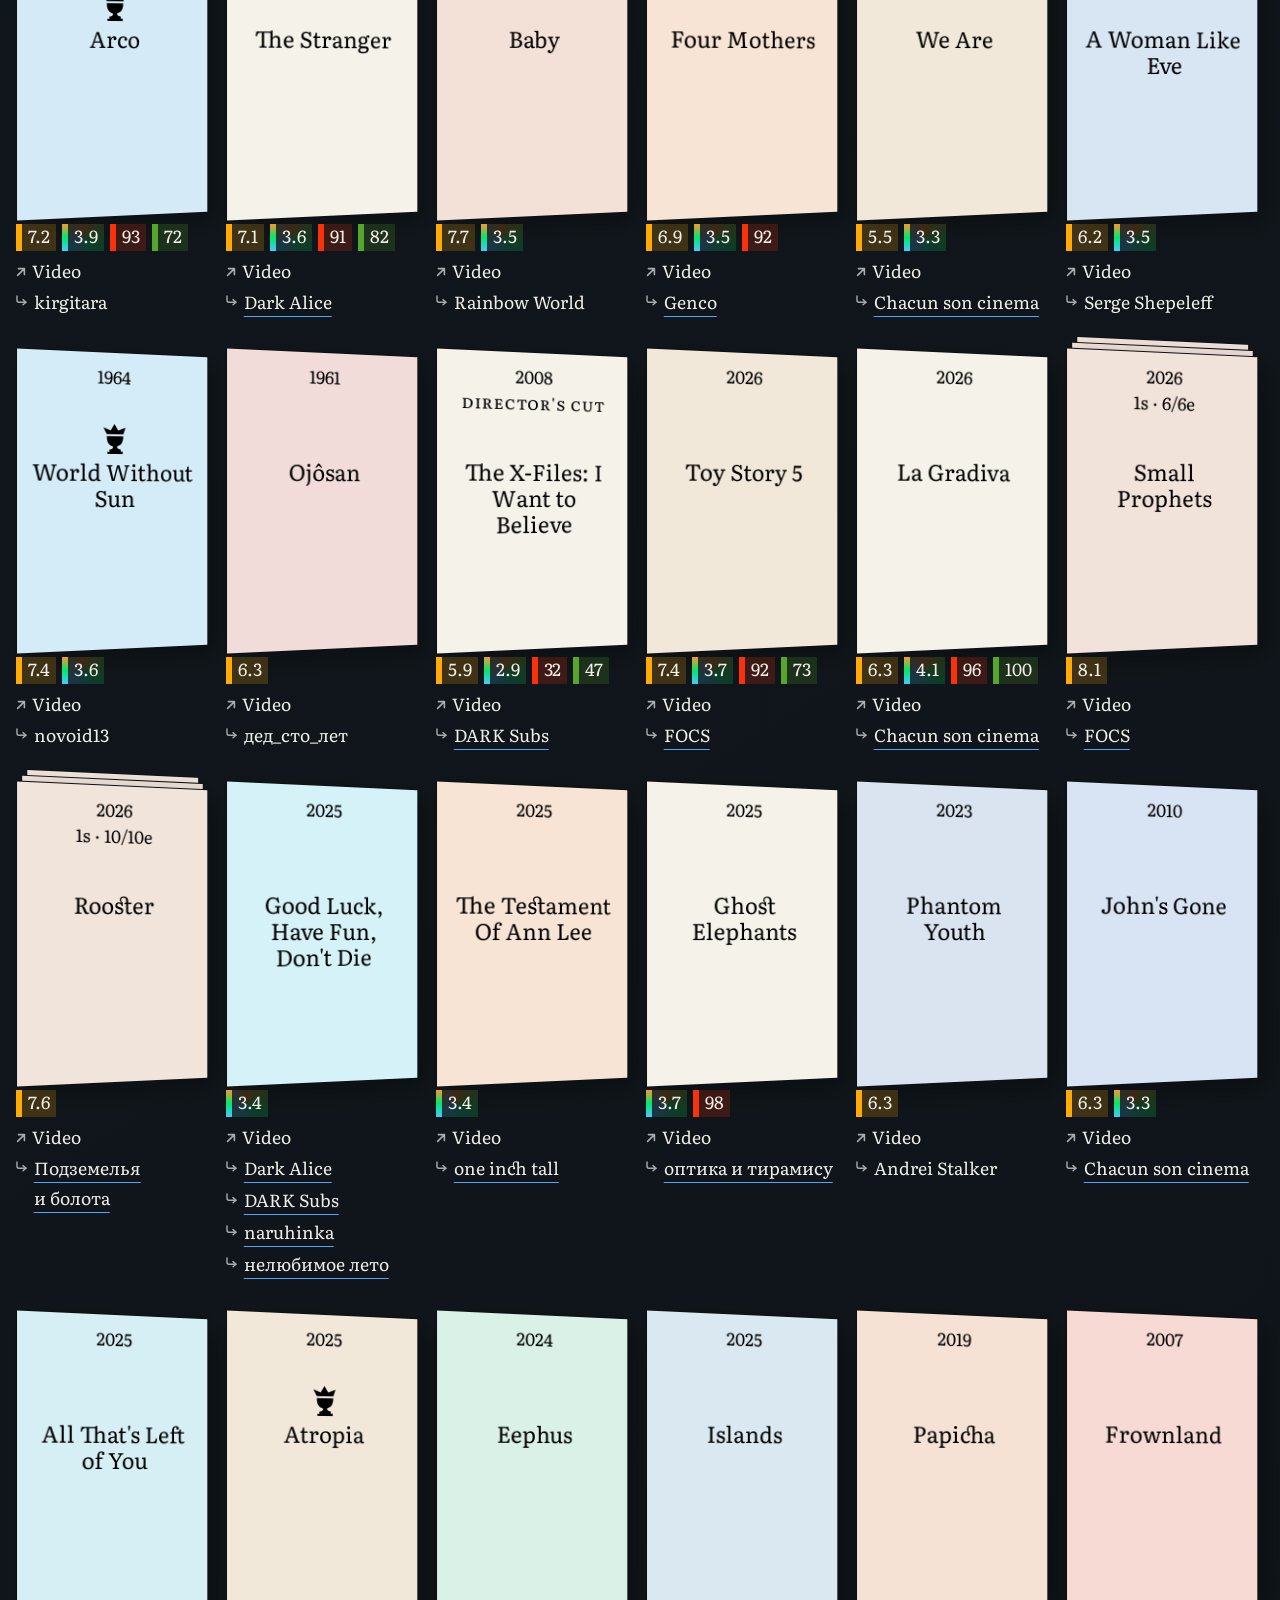
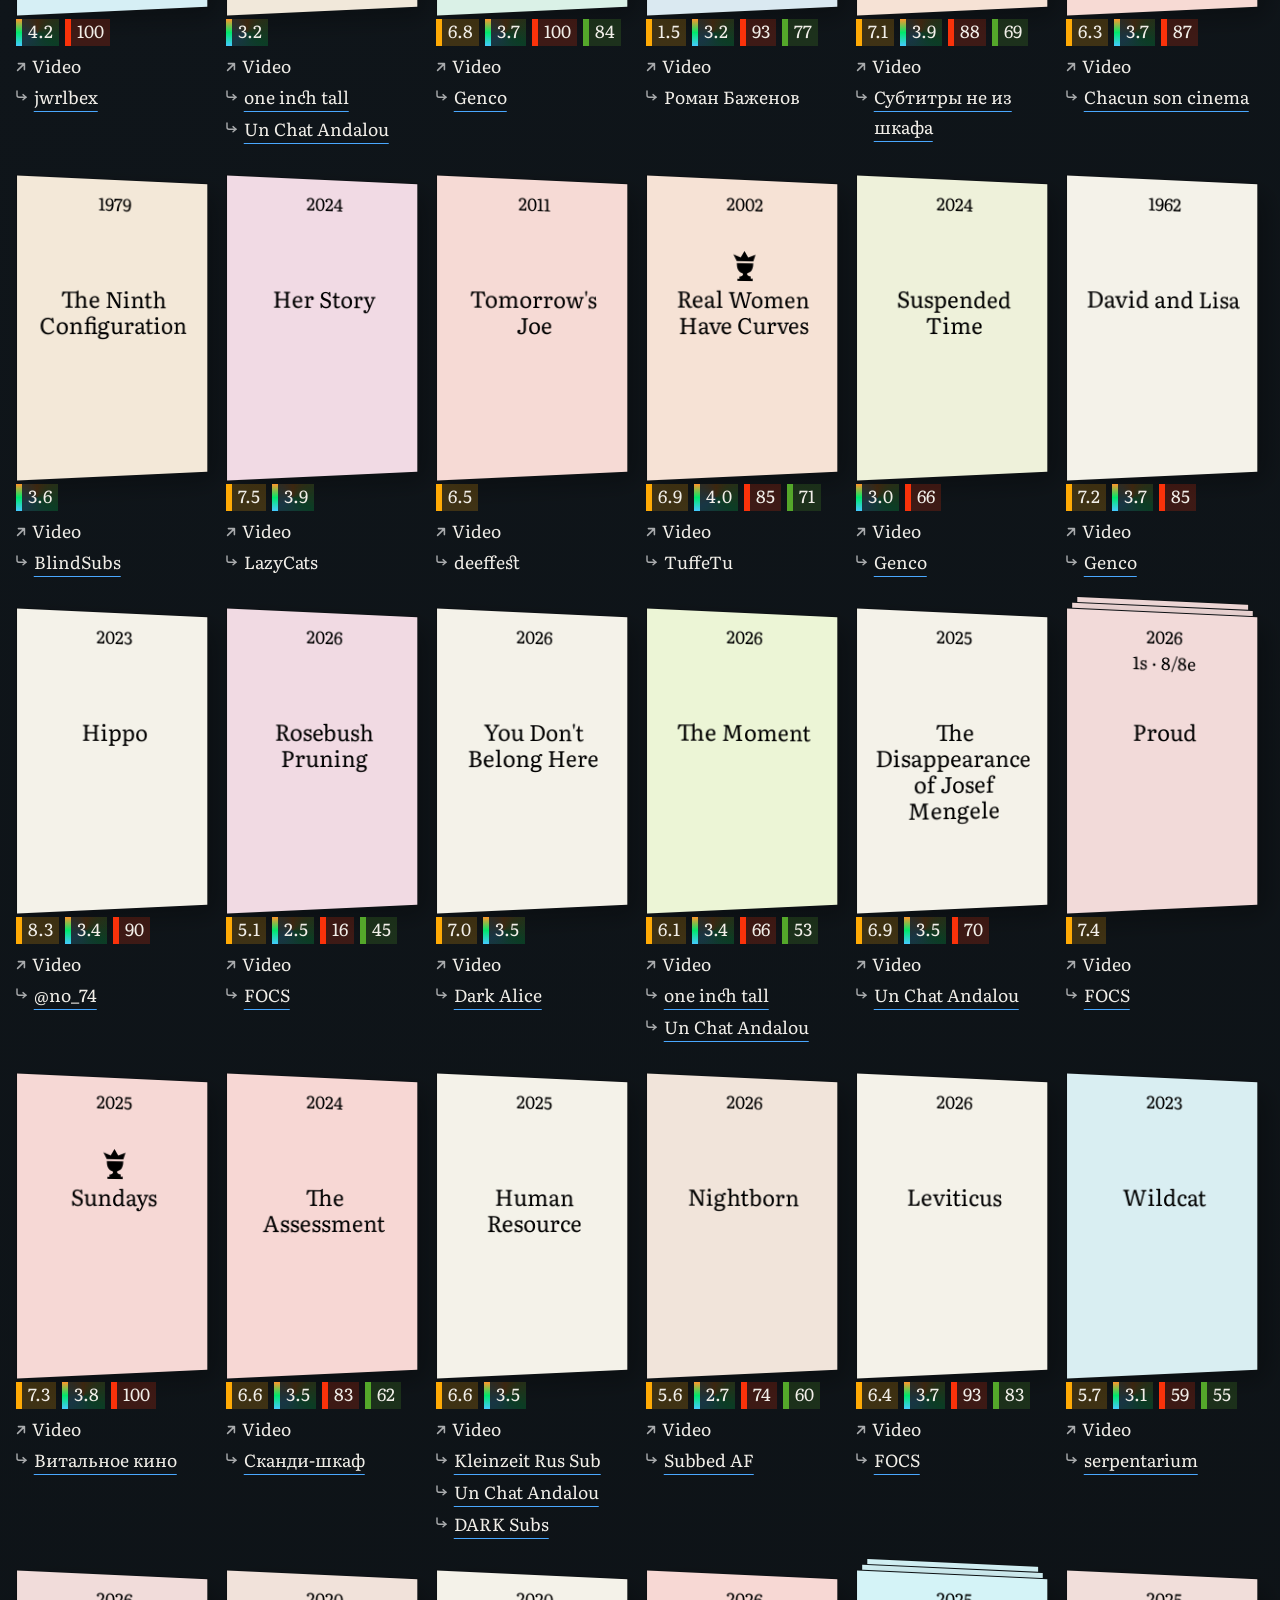
==== commit 6fd43a30: "add Wicker (2026), subs by FOCS + Dark Alice" ====
--- a/index.html
+++ b/index.html
@@ -71,6 +71,9 @@
 <noscript>
   <h1>Список фильмов и сериалов rusub</h1>
   <ul>
+  <li><a href="/#wicker-2026"><h2>Wicker (2026)</h2>
+    <span lang="ru">Плетёный муж</span>
+    <span>Перевод: FOCS, Dark Alice</span></a></li>
   <li><a href="/#blade-runner-2099"><h2>Blade Runner 2099 (2026)</h2>
     <span lang="ru">Бегущий по лезвию 2099</span>
     <span>Перевод: Титры после всех</span></a></li>
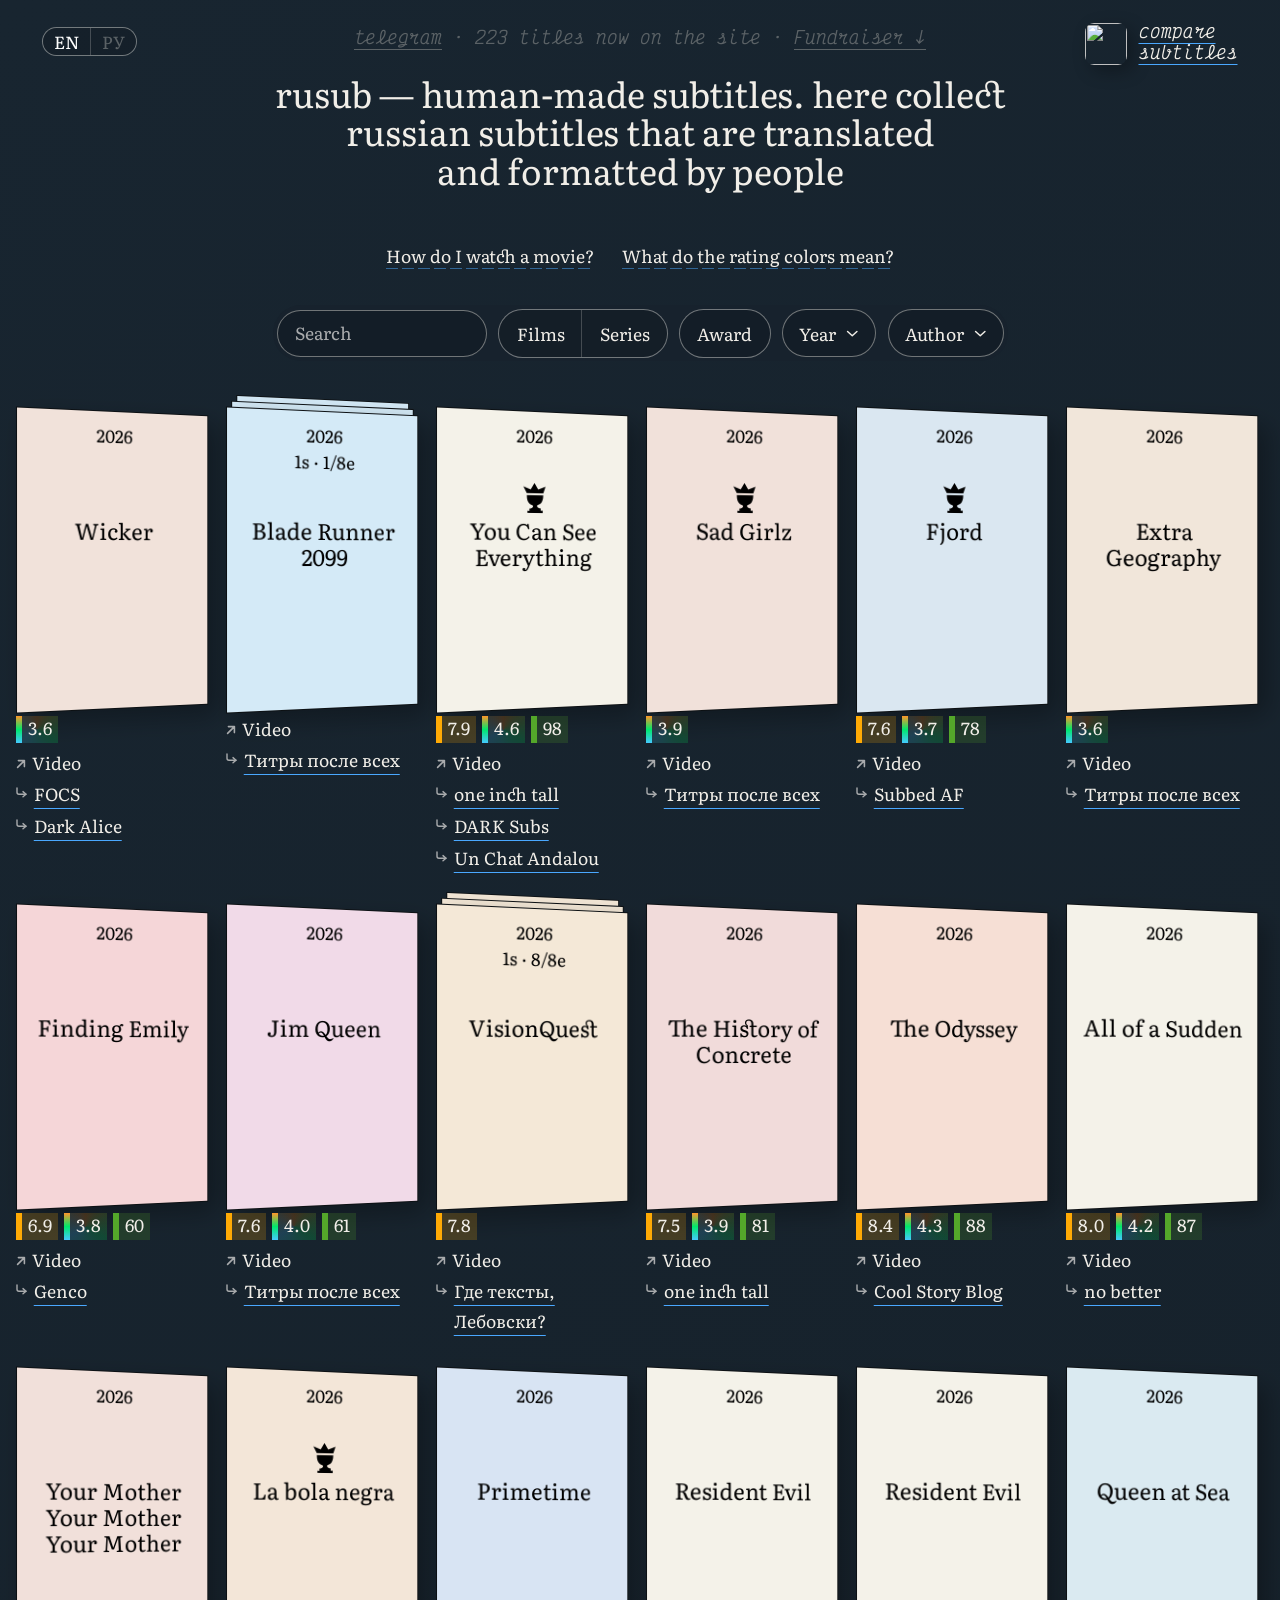
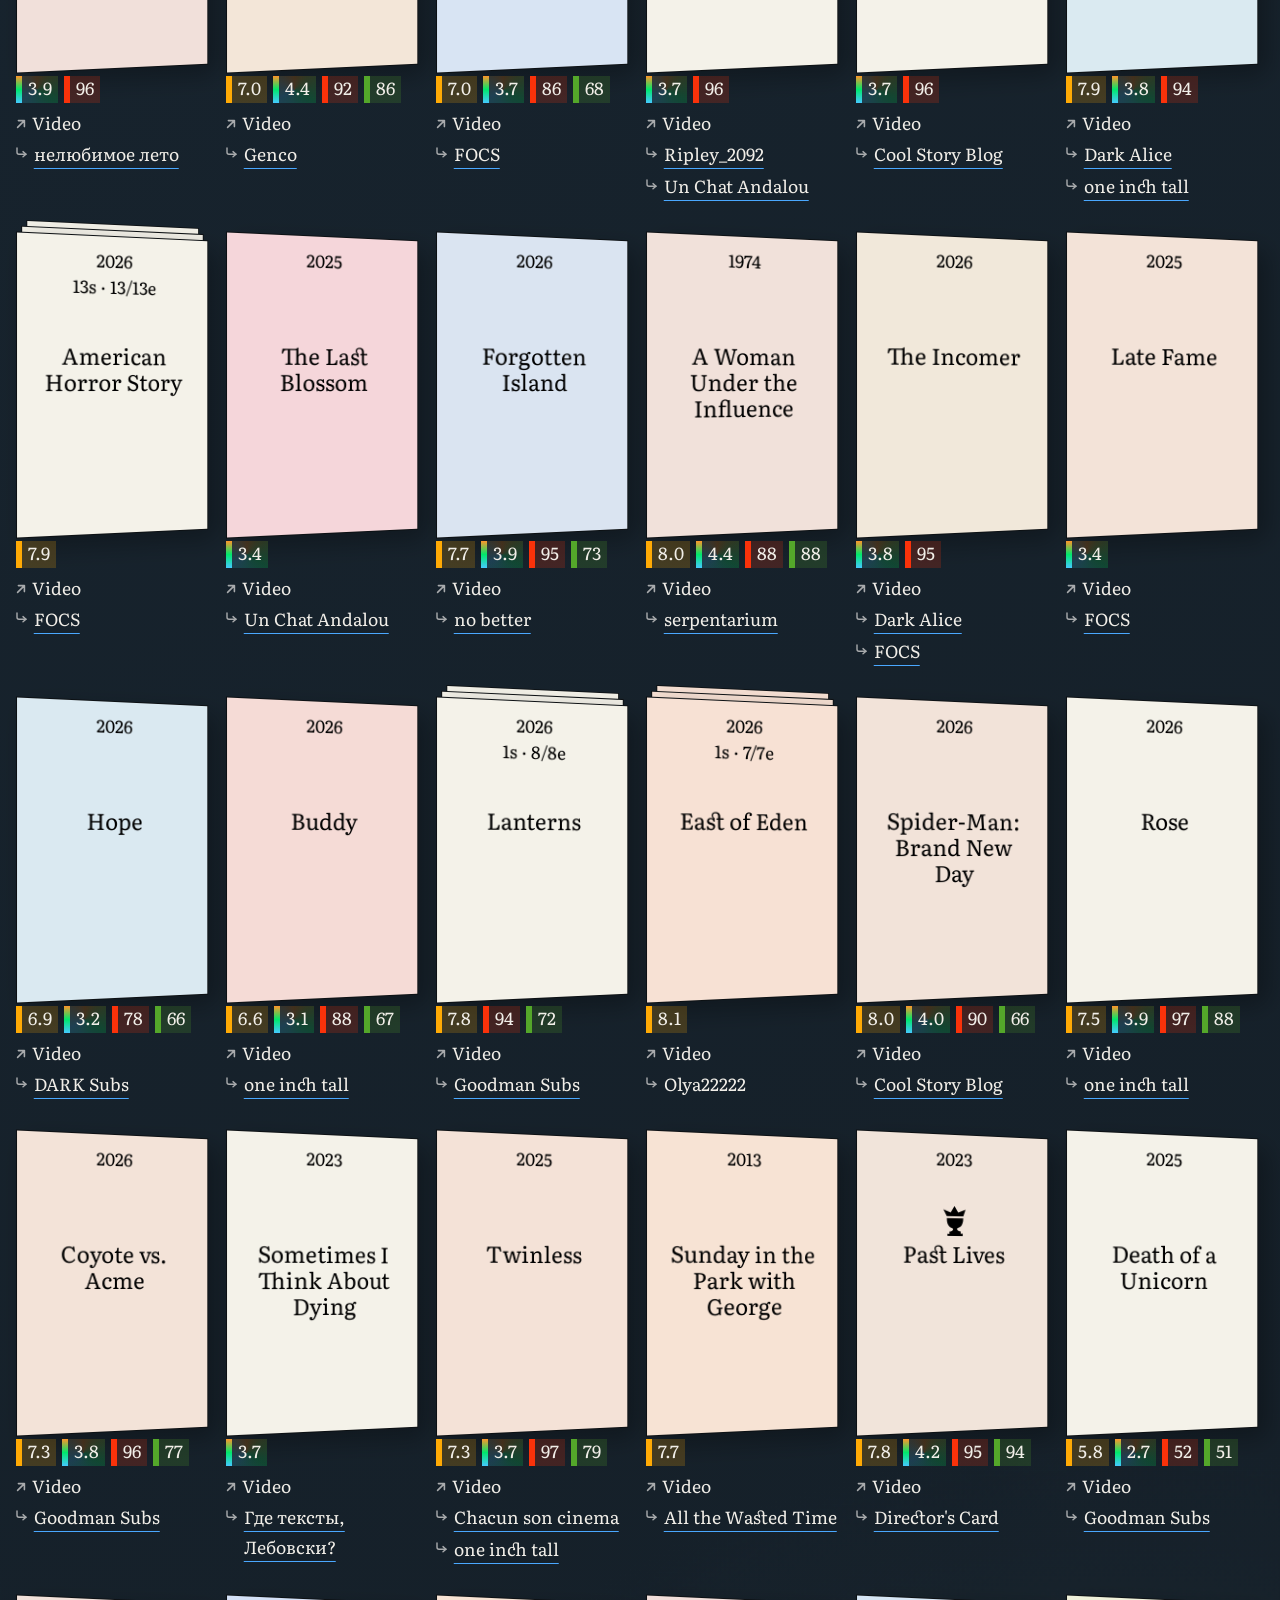
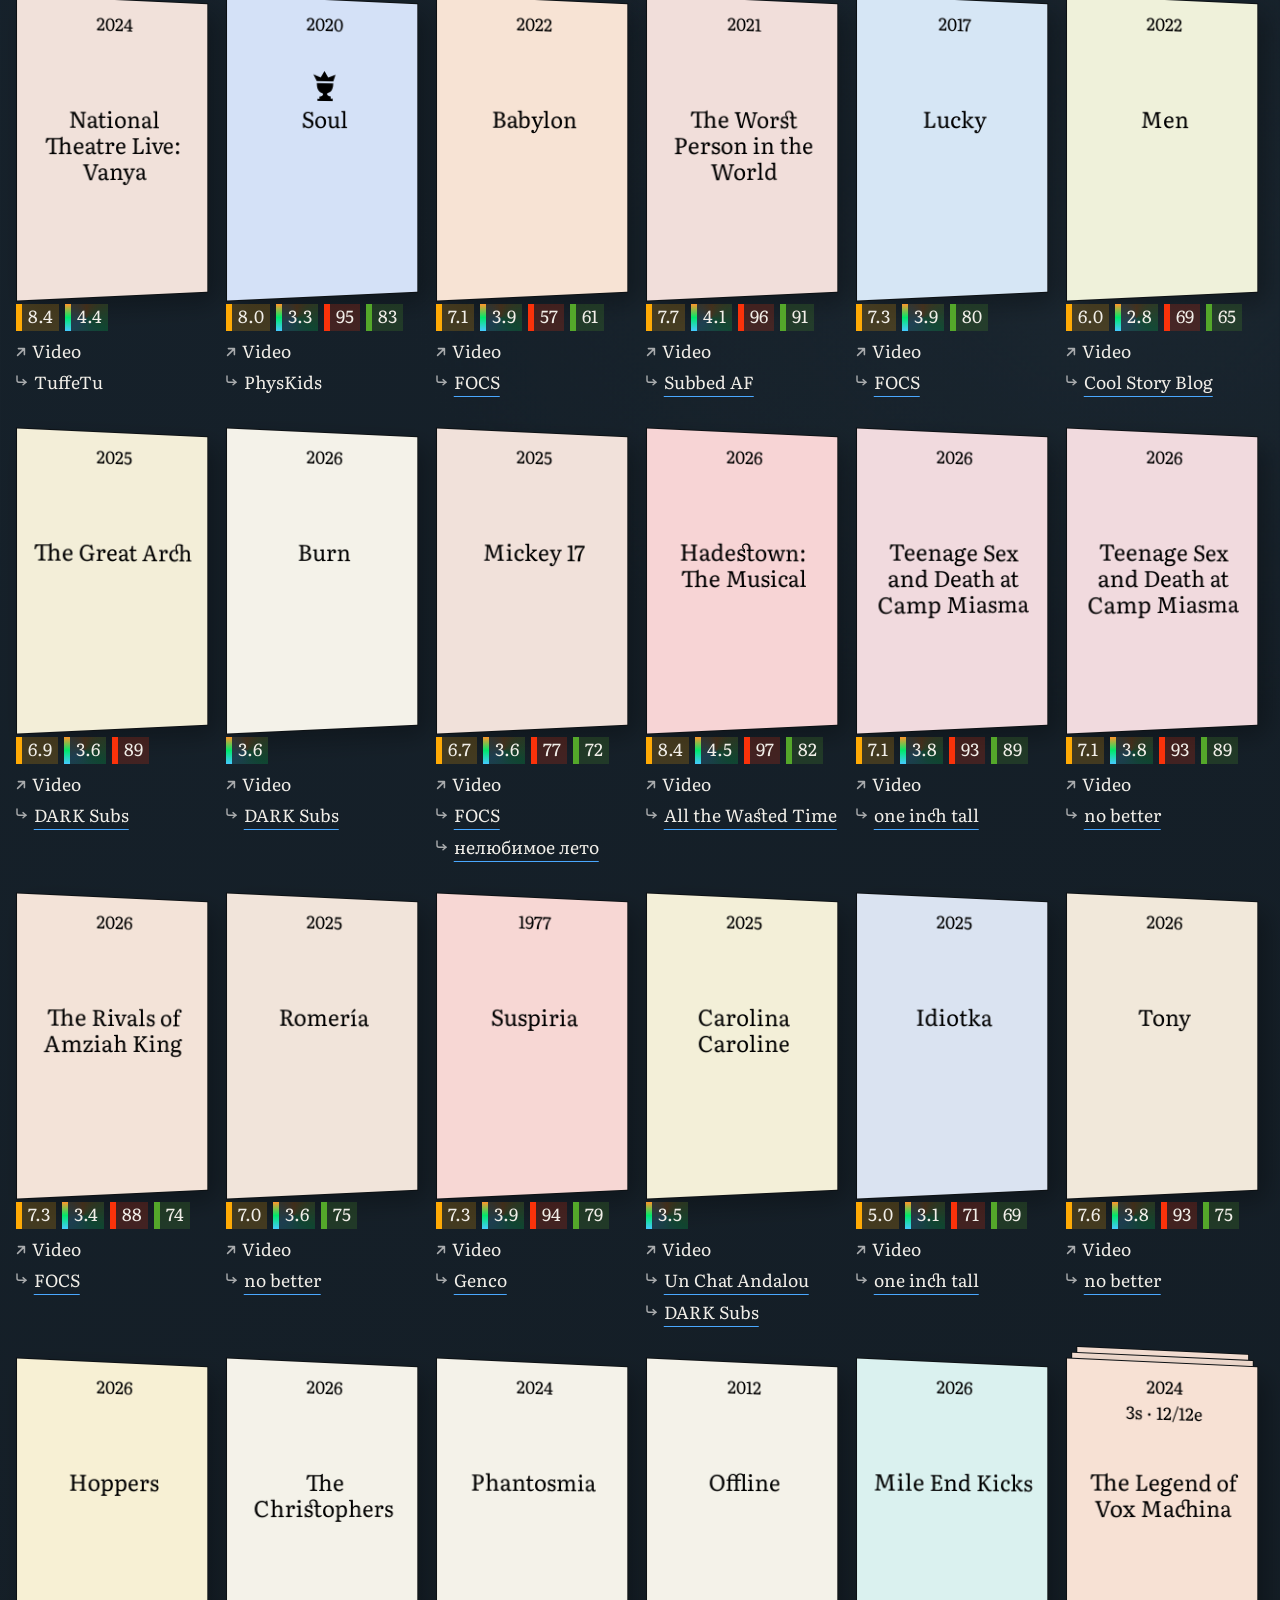
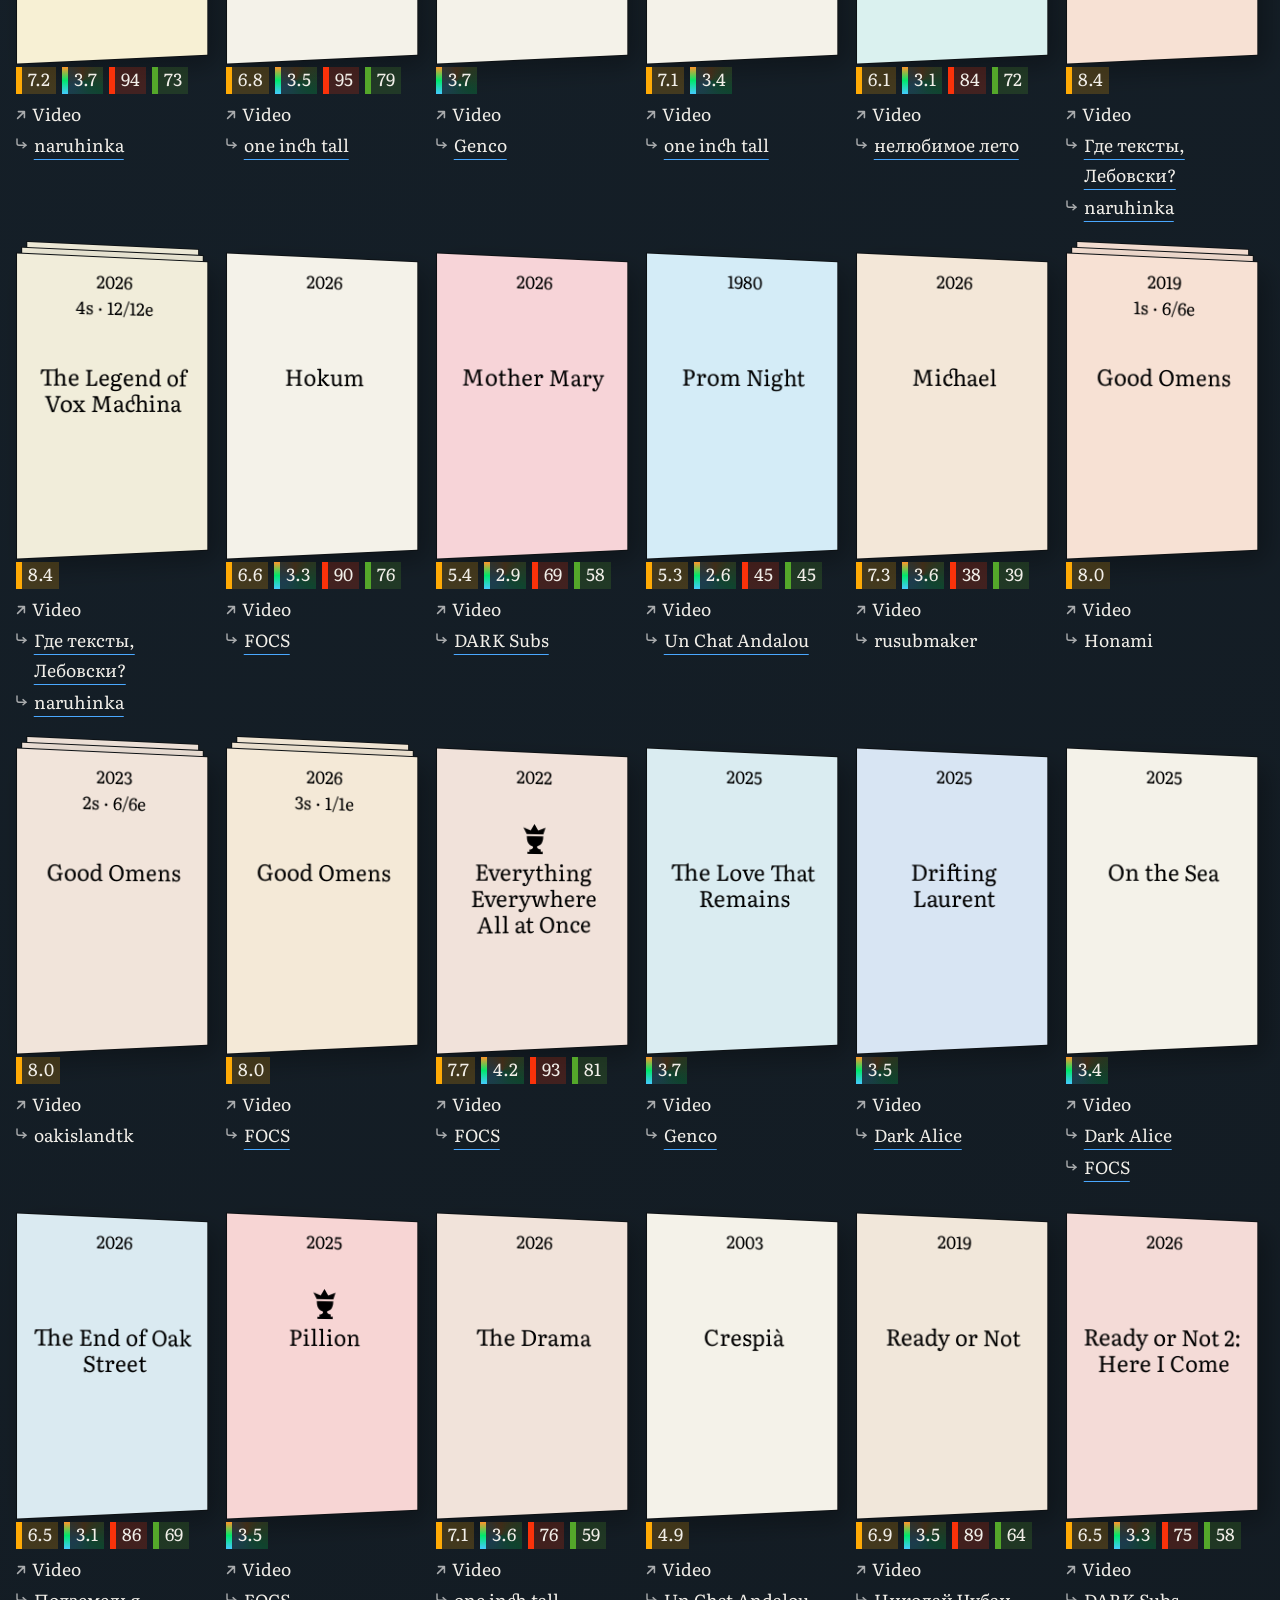
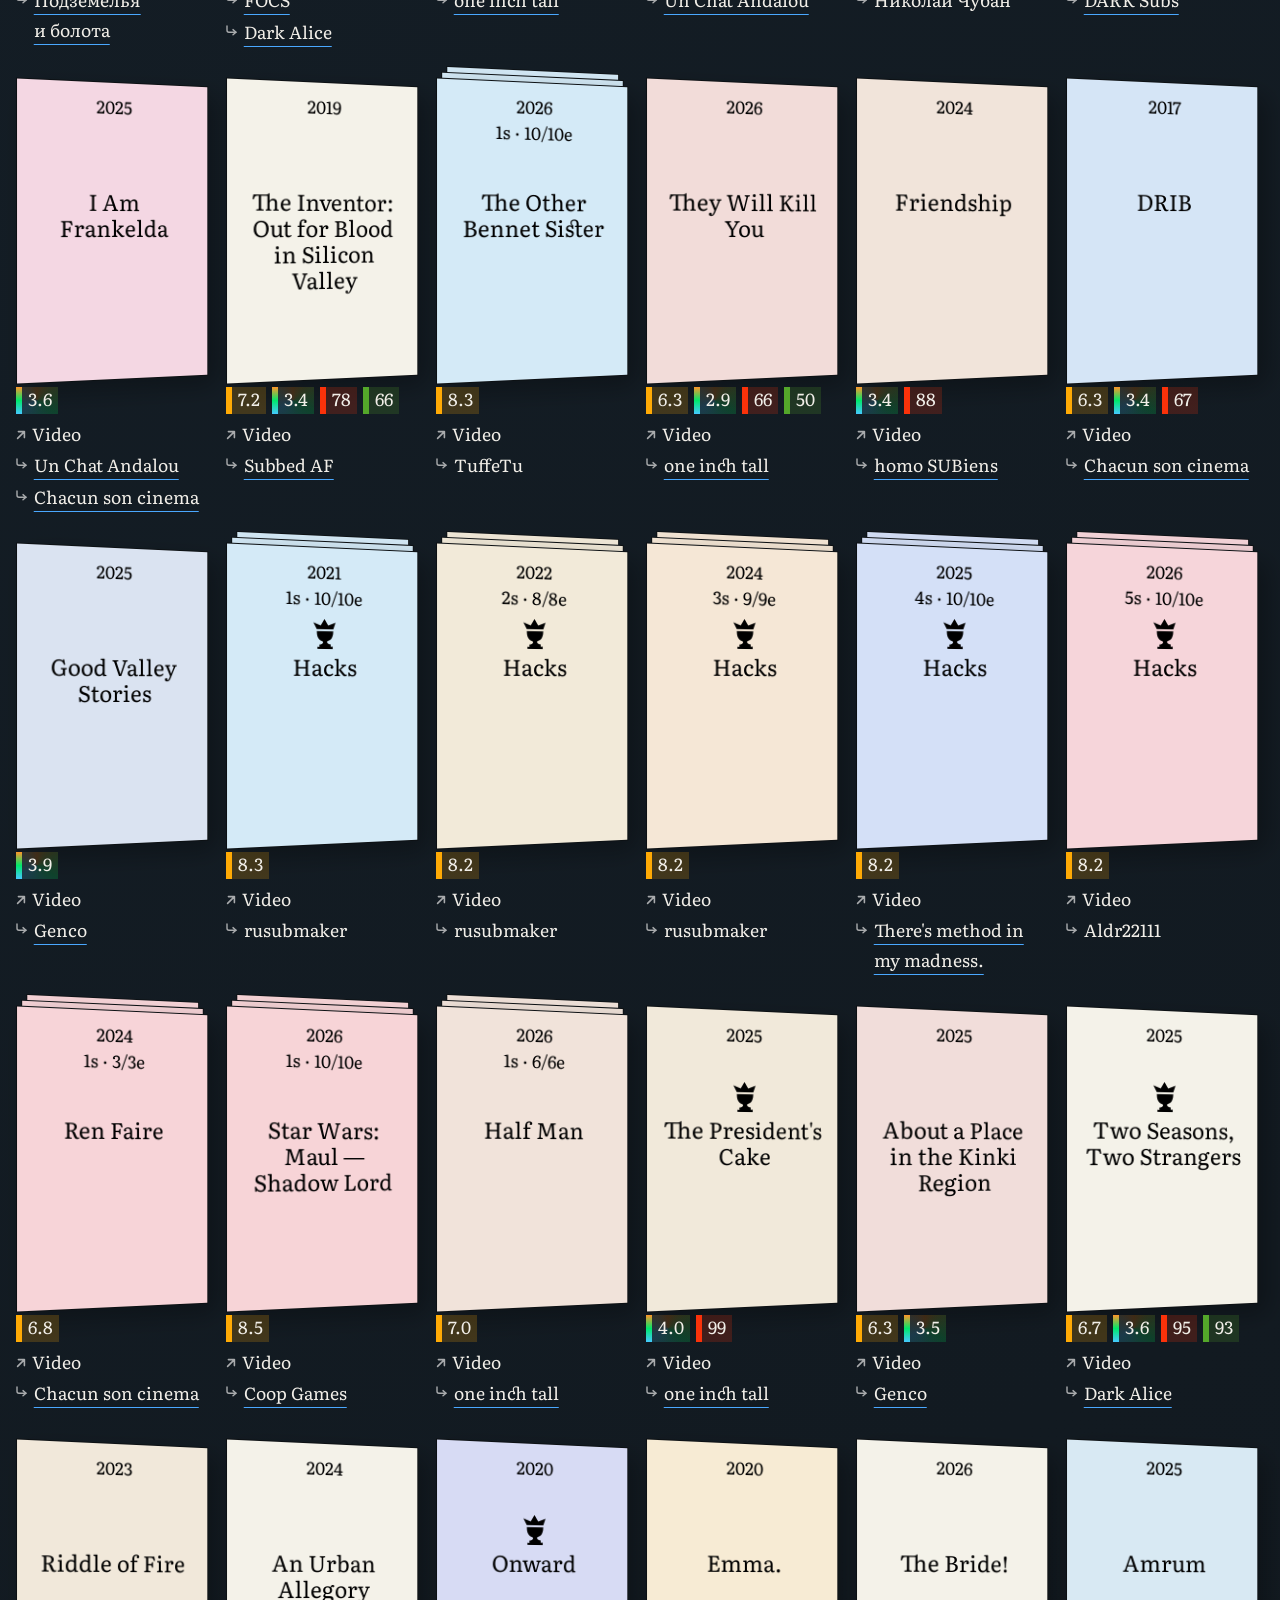
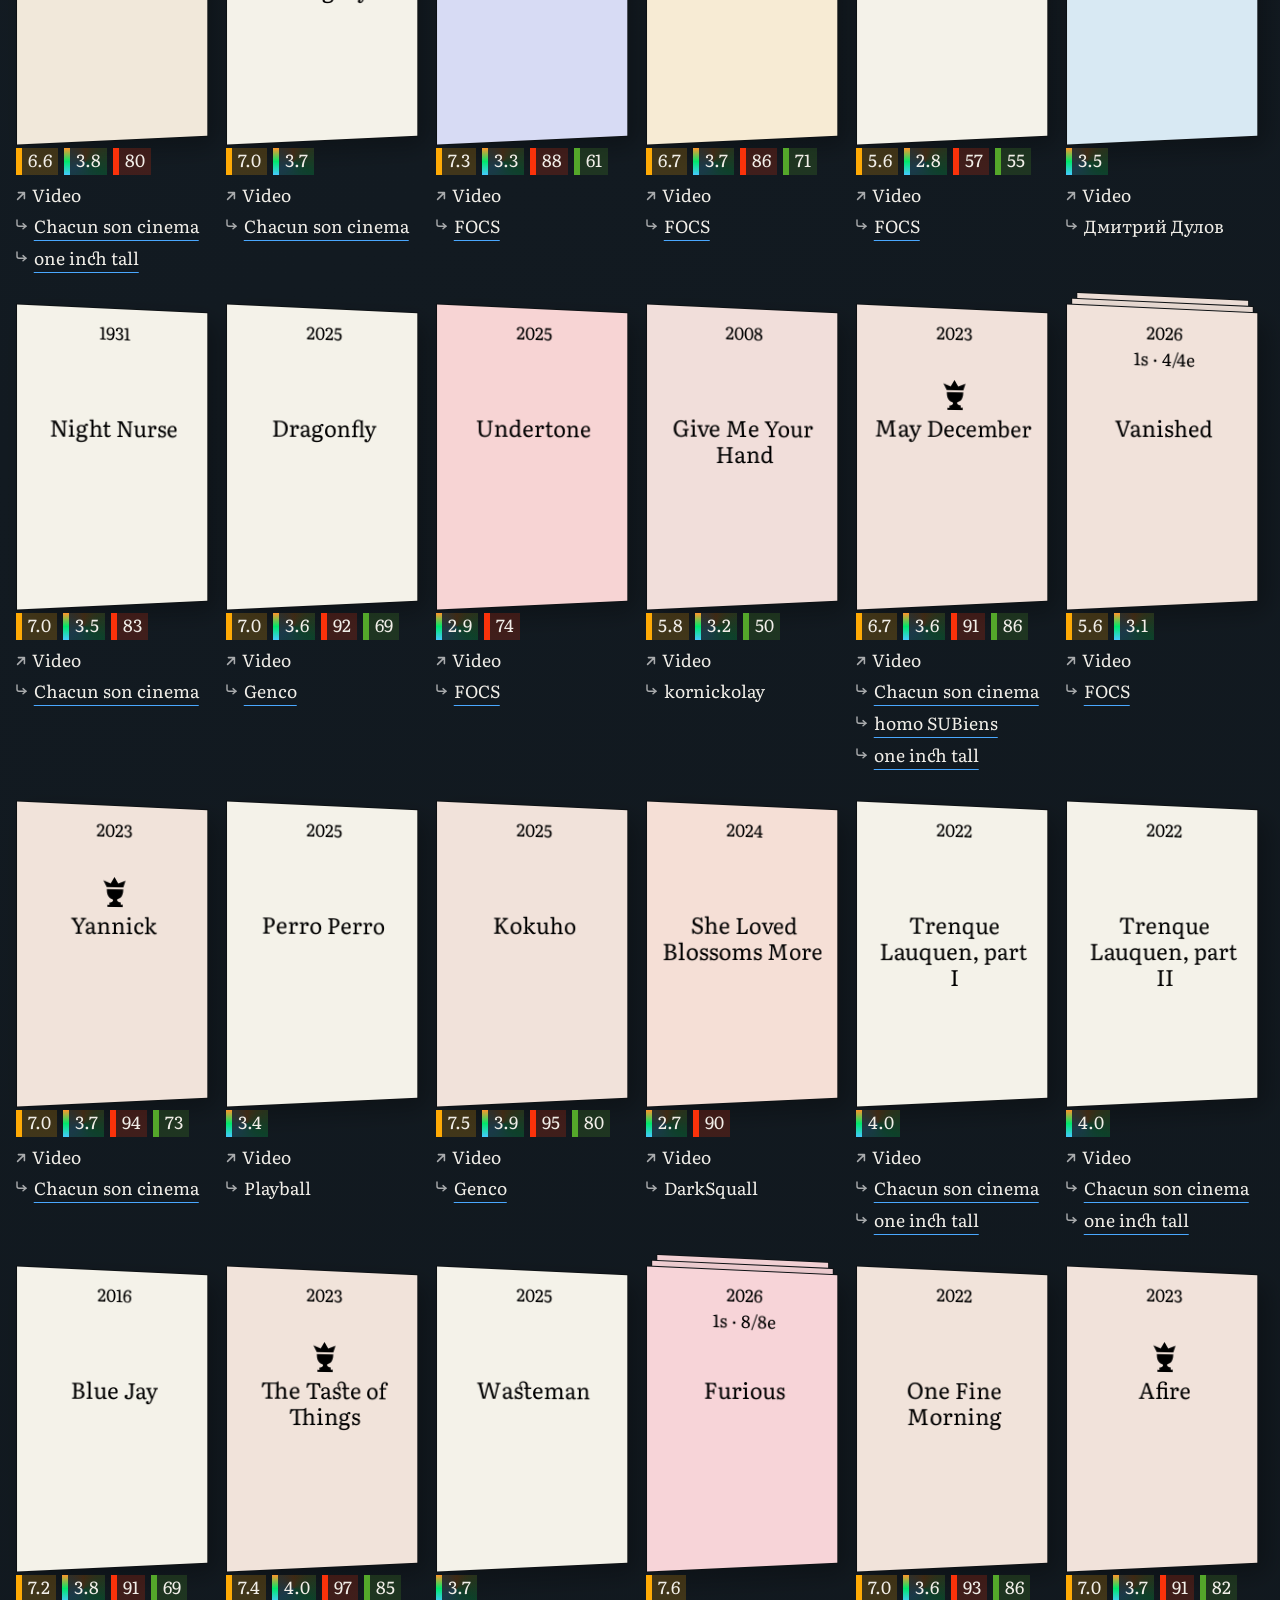
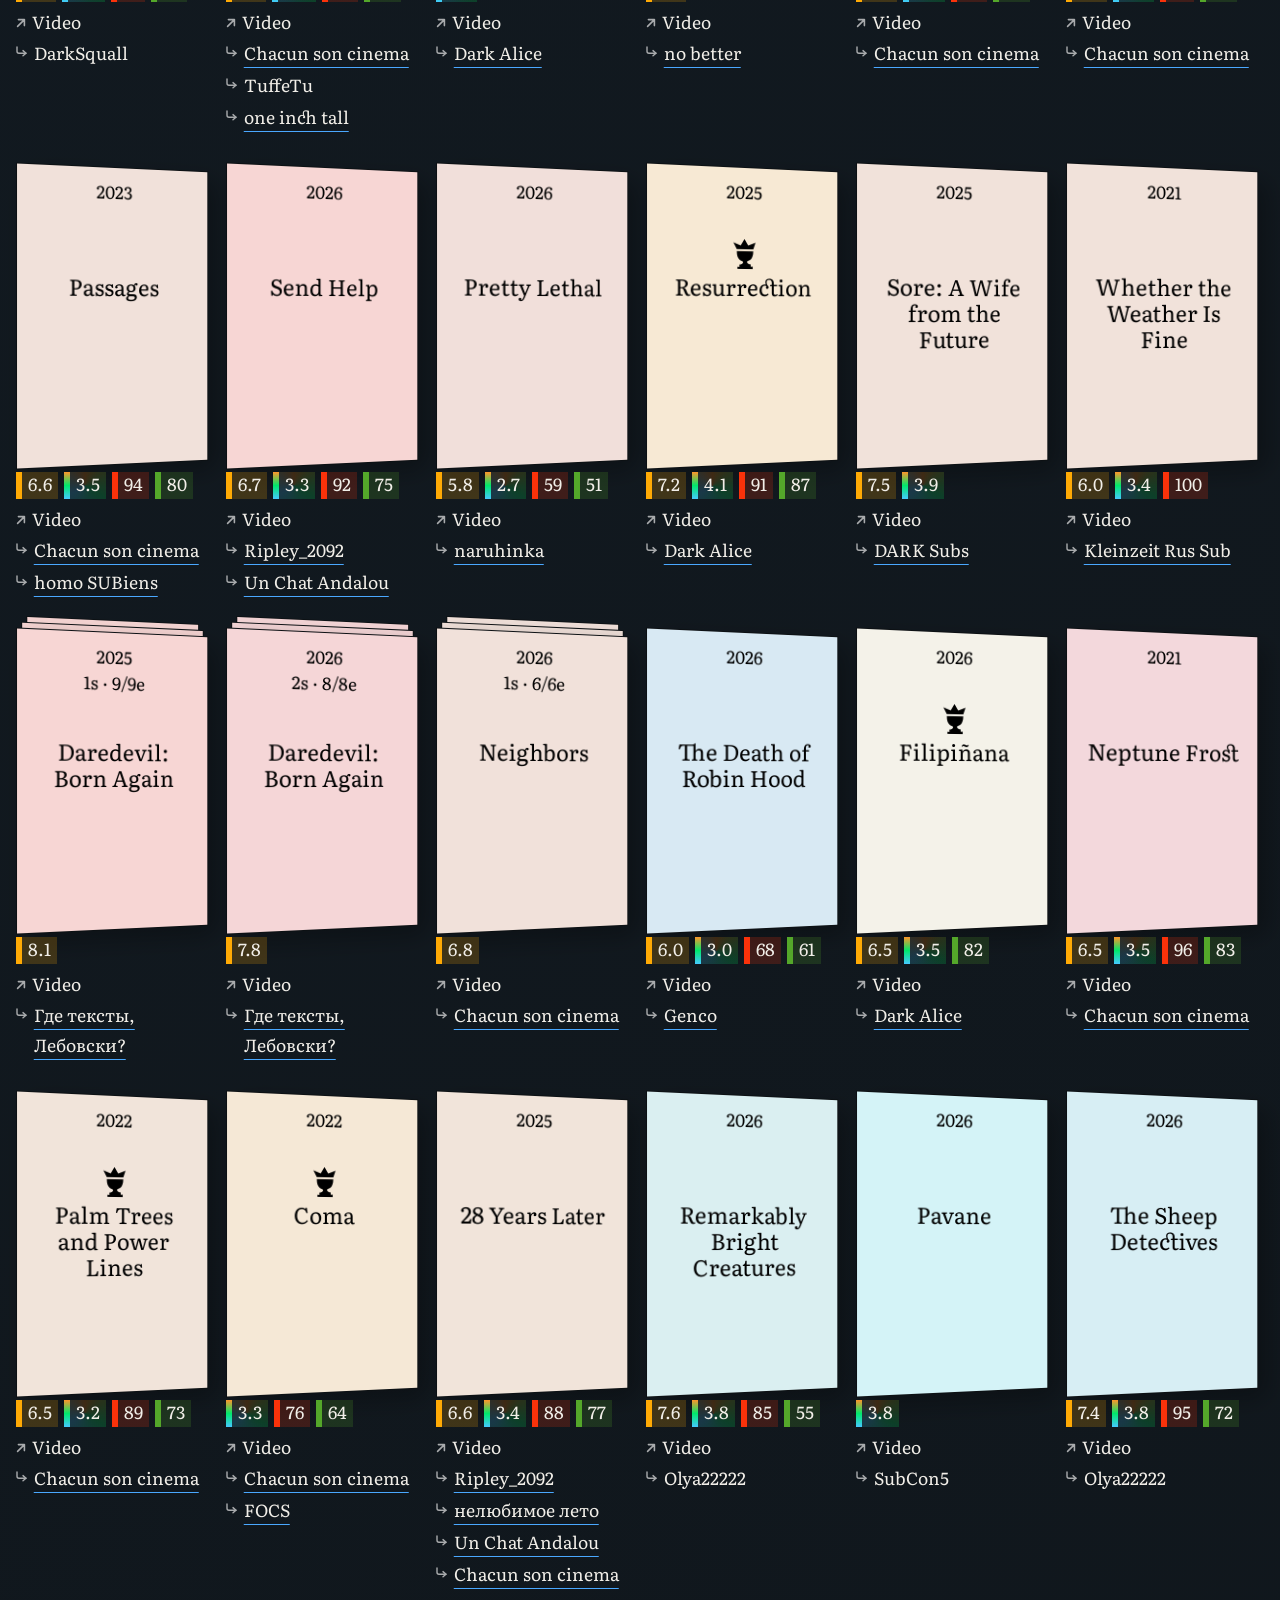
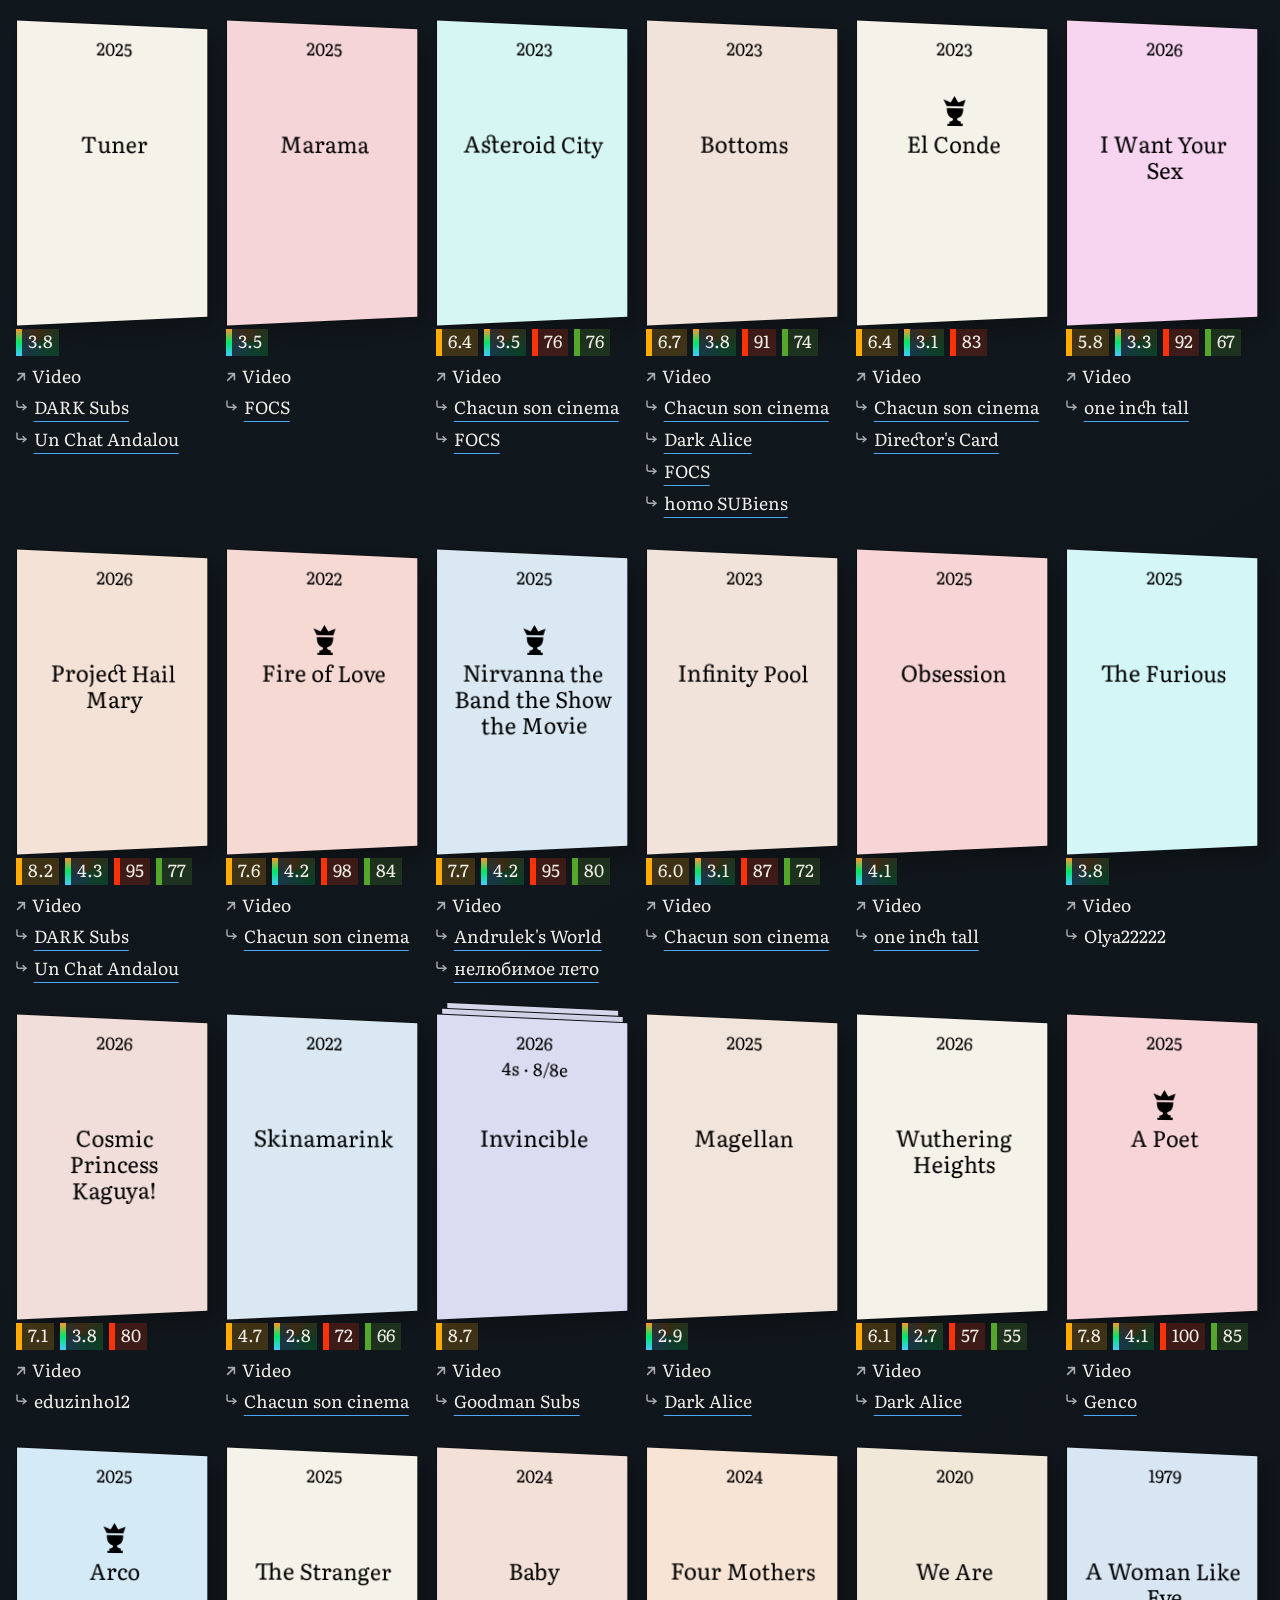
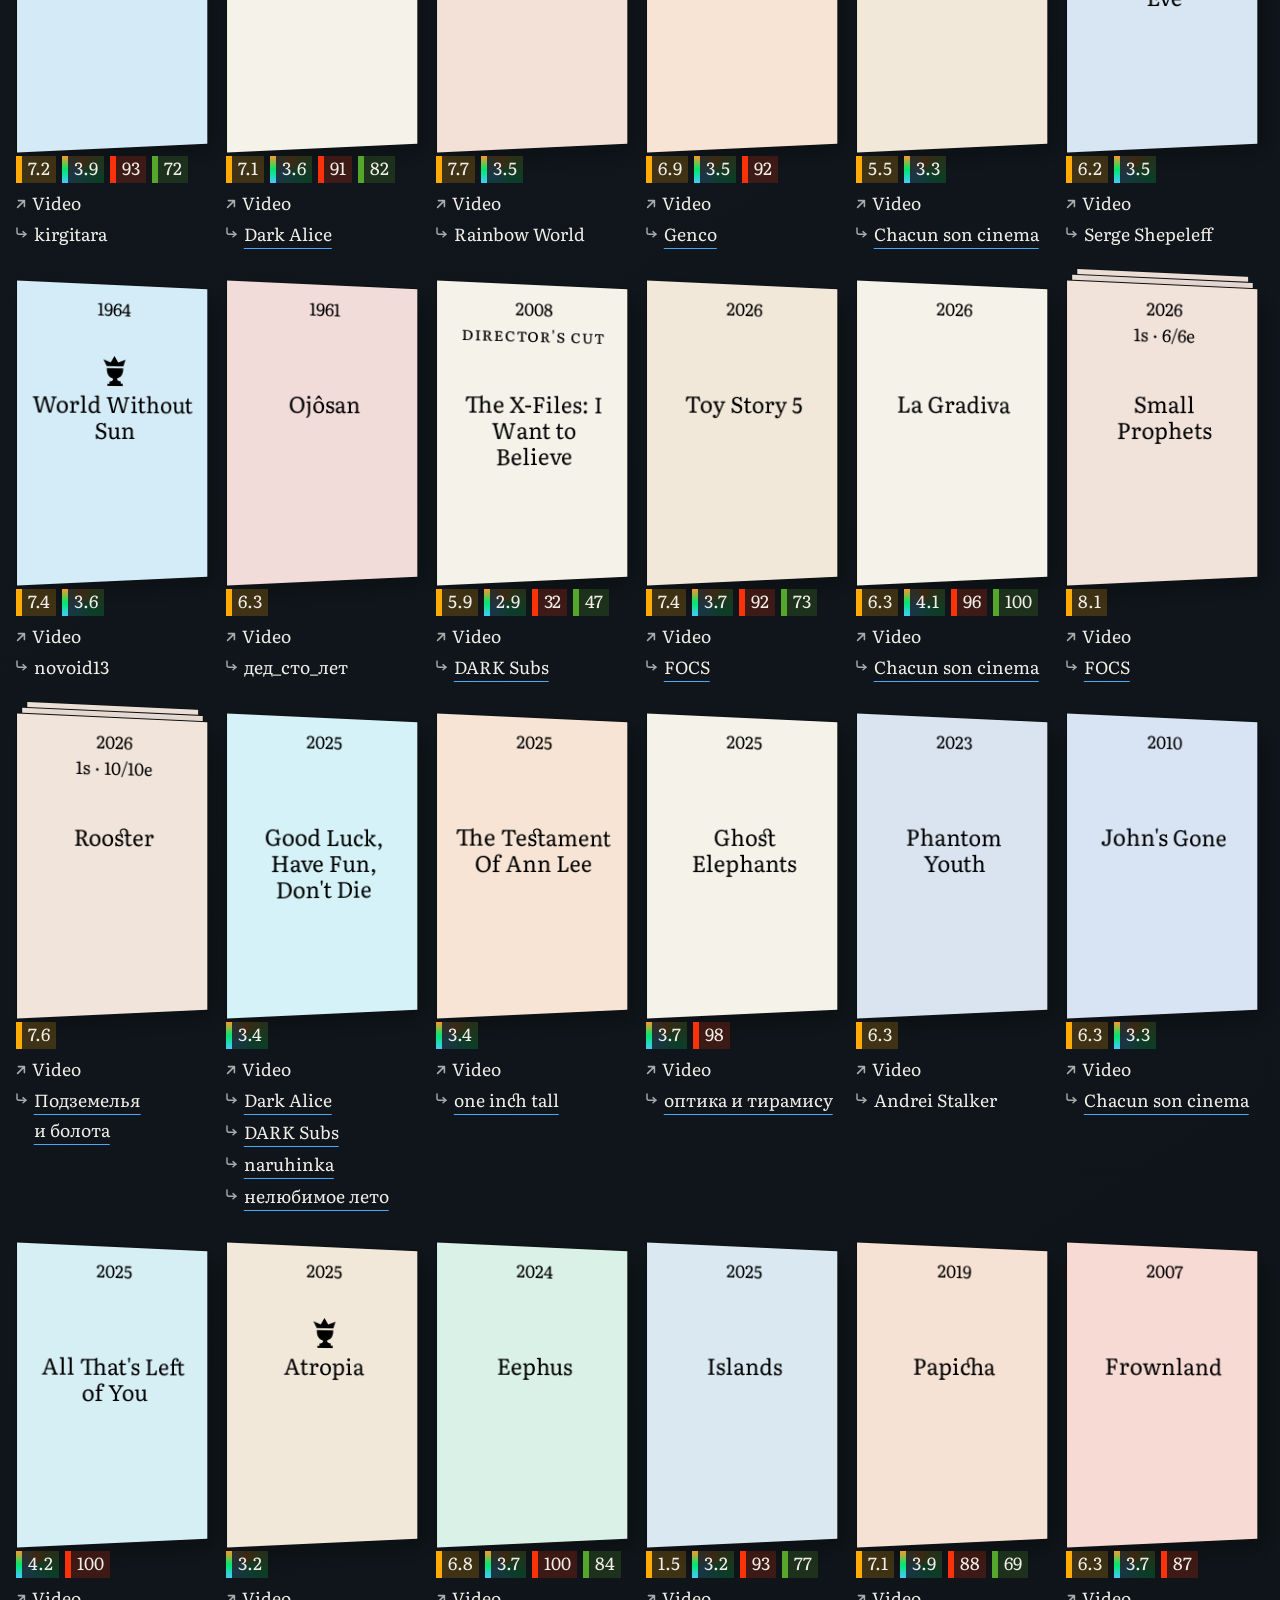
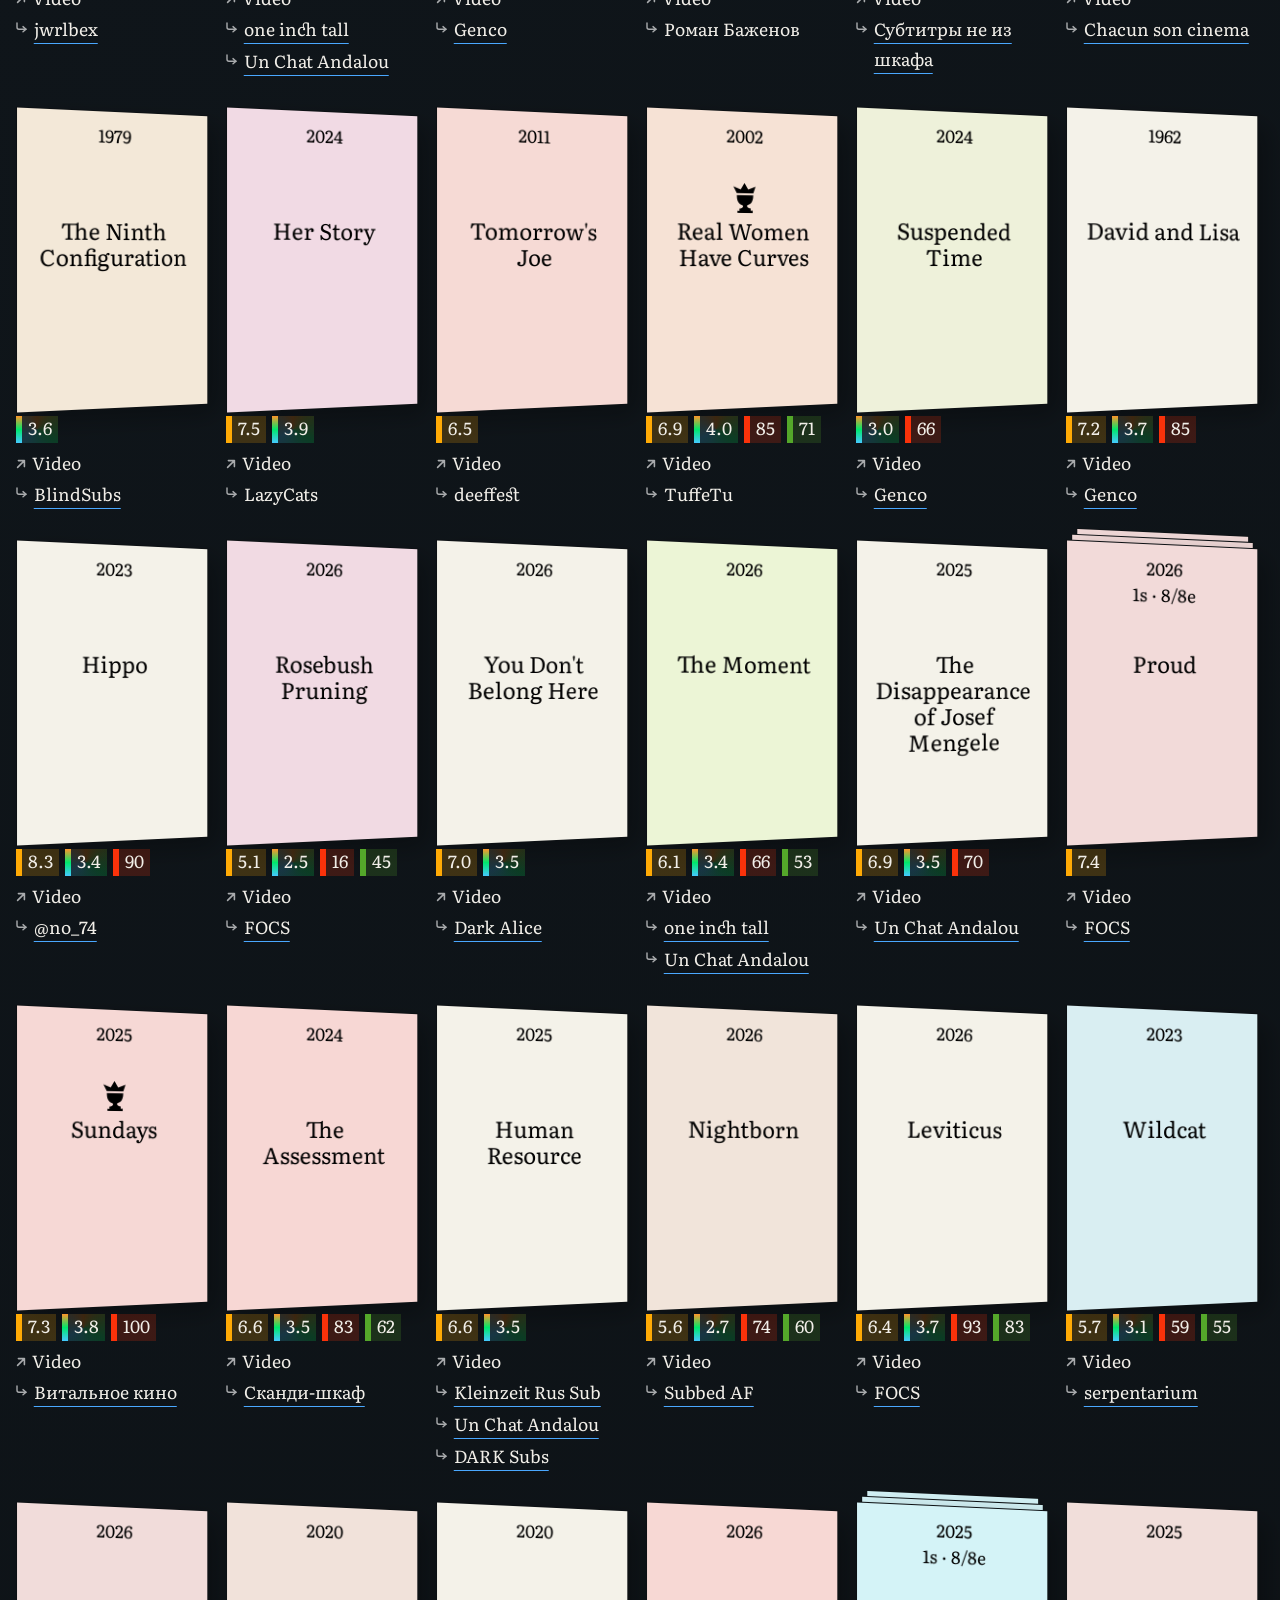
==== commit 77b74268: "subcompare panel + lang pill in corners, tighter top padding" ====
--- a/index.html
+++ b/index.html
@@ -26,10 +26,23 @@
 </head>
 <body>
 <main class="page">
+  <div class="lang-corner" id="lang-corner"></div>
   <header class="intro">
+    <div class="intro-top">
+      <span class="intro-top-spacer" aria-hidden="true"></span>
+      <p class="updated" id="title-count"></p>
+      <aside class="subcompare" id="subcompare">
+        <a class="subcompare-link" href="https://subcompare.pages.dev" target="_blank" rel="noopener">
+          <img class="subcompare-icon" src="https://subcompare.pages.dev/assets/icon.svg" alt="" aria-hidden="true">
+          <span class="subcompare-text">
+            <span class="subcompare-name" id="subcompare-l1">compare</span>
+            <span class="subcompare-name" id="subcompare-l2">subtitles</span>
+          </span>
+        </a>
+      </aside>
+    </div>
     <a href="https://t.me/+g35p_Ftq7PY0YWZi" target="_blank">questions & suggestions → telegram</a>
     <h1>rusub — human-made subtitles. here collect russian subtitles that are translated and formatted by people</h1>
-    <p class="updated" id="title-count"></p>
   </header>
 
   <div class="faq">
--- a/styles.css
+++ b/styles.css
@@ -37,7 +37,7 @@
 .page{
   width:min(100%,1319px);
   margin:0 auto;
-  padding:72.5px 42.5px 112.5px;
+  padding:22.5px 42.5px 112.5px;
 }
 
 .intro{
@@ -821,7 +821,7 @@
 }
 
 @media (max-width:1125px){
-  .page{padding:52.5px 22.5px 75px}
+  .page{padding:22.5px 22.5px 75px}
   .grid{padding:0 22.5px}
 }
 
@@ -1247,3 +1247,93 @@
   .filter-option{font-size:14px}
   .search{font-size:14px}
 }
+/* Панель subcompare — ссылка на сайт сравнения переводов.
+   Вся панель кликабельна; текст слева, иконка слева высотой в две строки.
+   Широкий экран: якорь к правому краю СТРАНИЦЫ (body — позиционированный
+   предок), верх на уровне серой мета-строки. Уже 1280px — по центру
+   над мета-строкой (иначе налезала бы на неё). */
+body{position:relative}
+.intro-top{
+  display:flex;
+  flex-direction:column;
+  align-items:center;
+  padding-top:0;
+}
+.intro-top-spacer{display:none}
+.intro-top .updated{margin:0}
+.subcompare{order:-1;margin-bottom:10px}
+.intro .subcompare-link{
+  display:inline-flex;
+  align-items:center;
+  gap:12px;
+  text-align:left;
+  text-decoration:none;
+}
+.intro .subcompare-name{
+  display:block;
+  font-family:"Victor Mono", monospace;
+  font-style:italic;
+  font-size:17.5px;
+  line-height:1.25;
+  white-space:nowrap;
+  text-decoration-line:underline;
+  text-decoration-color:var(--blue);
+  text-decoration-thickness:0.5px;
+  text-underline-offset:5px;
+}
+/* Строчные буквы с подчёркиваниями оптически тяжелют вниз —
+   поднимаем текстовый блок, чтобы визуальный центр совпал с иконкой. */
+.subcompare-text{
+  display:block;
+  transform:translateY(-3px);
+}
+.subcompare-link:hover .subcompare-name{color:var(--blue)}
+/* Иконка стоит прямо; при ховере панели — лёгкий zoom и тень глубже.
+   Появление мгновенно, возврат плавный (как у постеров, но без подъёма). */
+.subcompare-icon{
+  width:42px;
+  height:42px;
+  flex:0 0 42px;
+  border-radius:9px;
+  box-shadow:6px 6px 18px rgba(0,0,0,.3);
+  transition:transform .4s cubic-bezier(.2,.8,.2,1), box-shadow .4s cubic-bezier(.2,.8,.2,1);
+}
+.subcompare-link:hover .subcompare-icon{
+  transform:scale(1.12);
+  box-shadow:8px 14px 28px rgba(0,0,0,.4);
+  transition:transform 0s, box-shadow 0s;
+}
+@media (min-width:1280px){
+  .subcompare{
+    position:absolute;
+    top:22.5px;
+    right:42.5px;
+    margin-bottom:0;
+  }
+}
+/* Переключатель языка: на широком экране живёт в левом верхнем углу
+   (зеркало панели subcompare), а пилюля и её разделитель внутри
+   мета-строки прячутся. Уже 1280px и на мобилке — как было. */
+.lang-corner{display:none}
+@media (min-width:1280px){
+  .lang-corner{
+    display:block;
+    position:absolute;
+    top:22.5px;
+    left:42.5px;
+    z-index:5;
+  }
+  #title-count > .type-toggle,
+  #title-count > .meta-lead{display:none}
+}
+@media (max-width:875px){
+  .intro-top{padding-top:0}
+  .intro .subcompare-name{font-size:13px}
+  .subcompare-text{transform:translateY(-2px)}
+  .subcompare-icon{
+    width:34px;
+    height:34px;
+    flex-basis:34px;
+    border-radius:7px;
+  }
+}
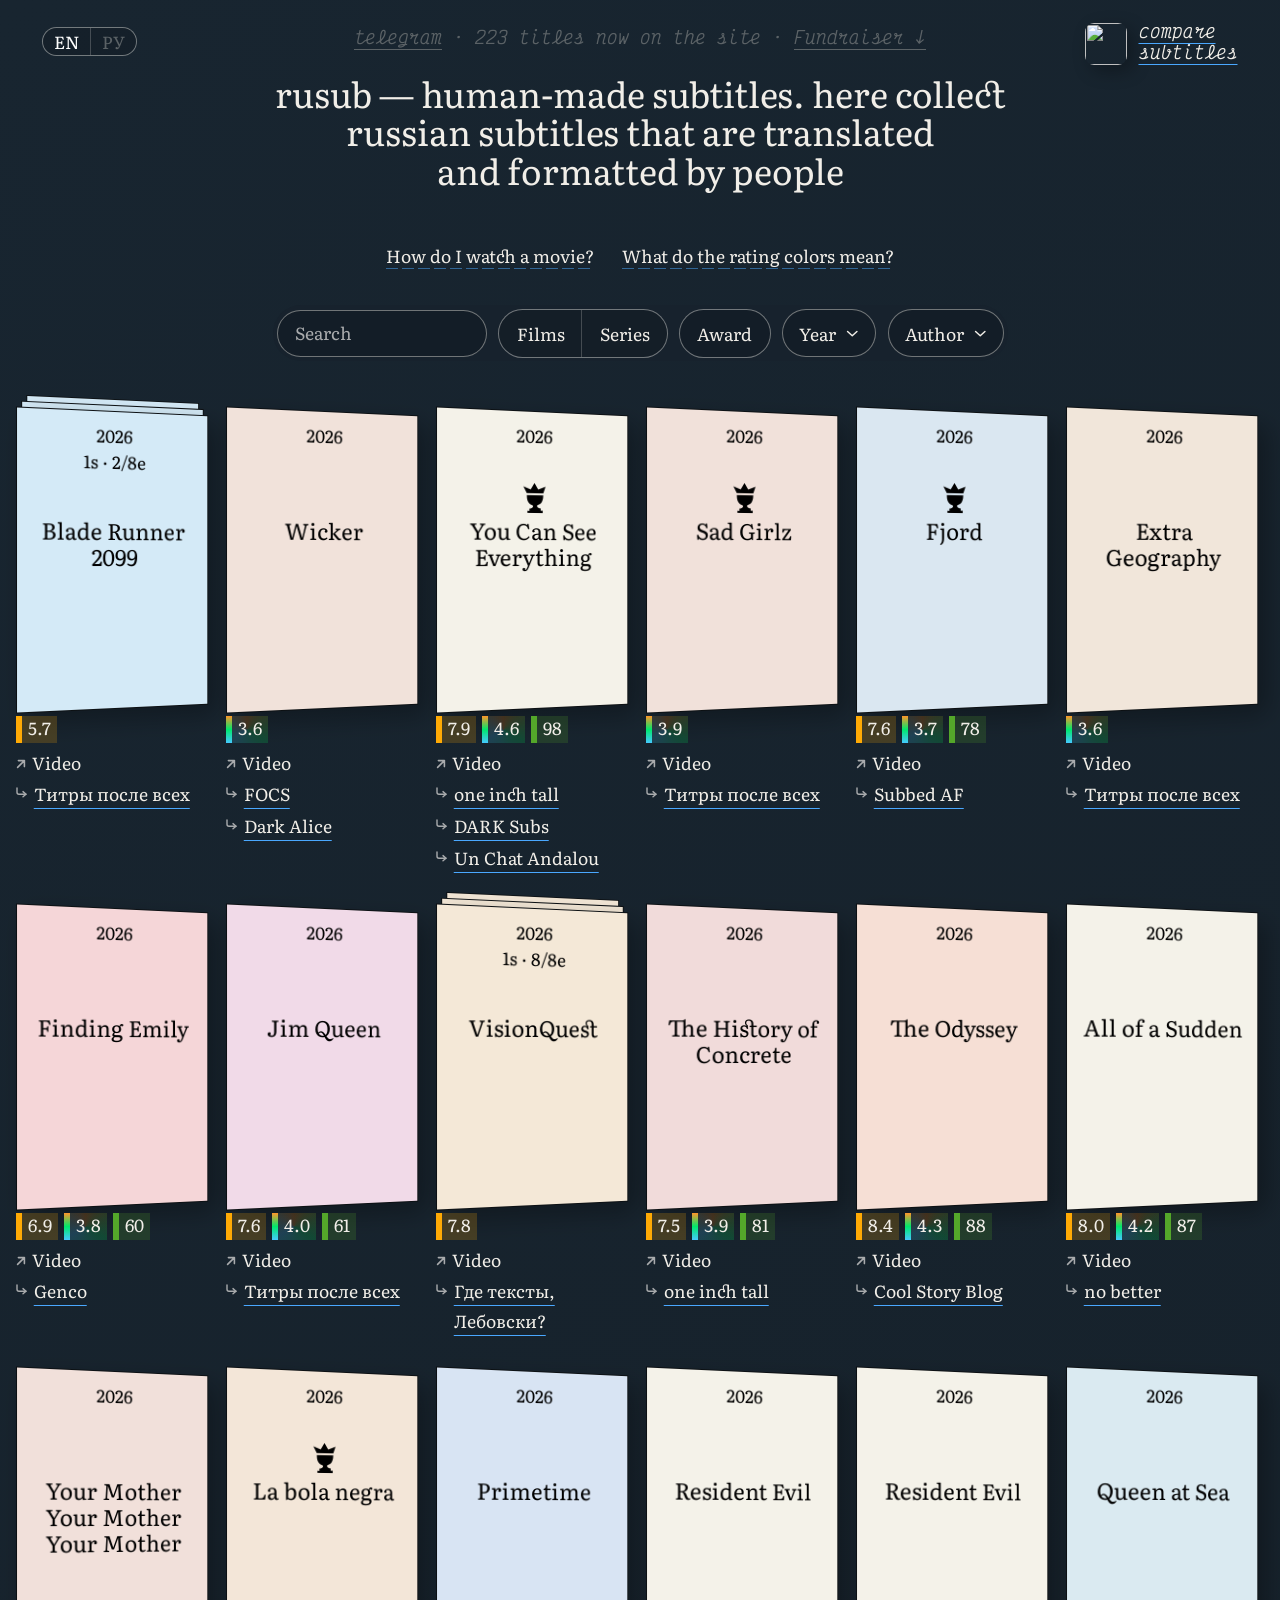
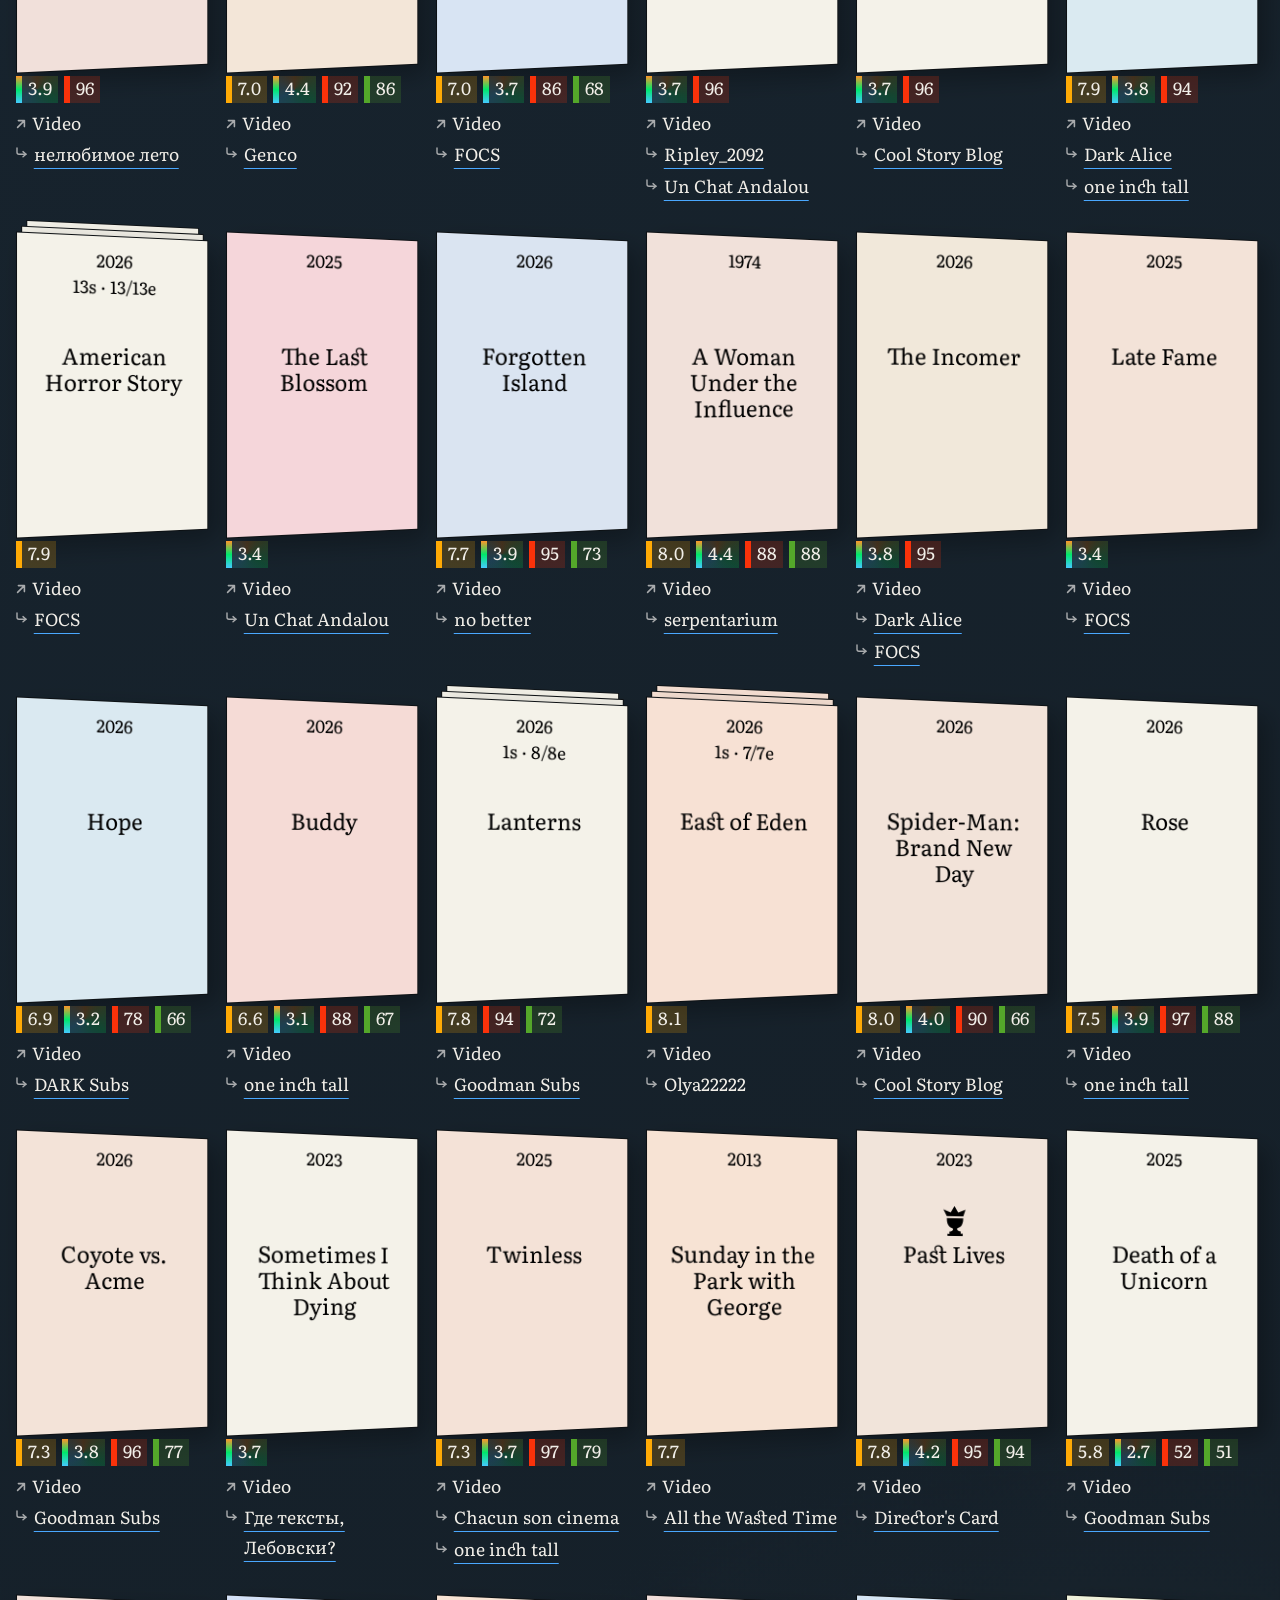
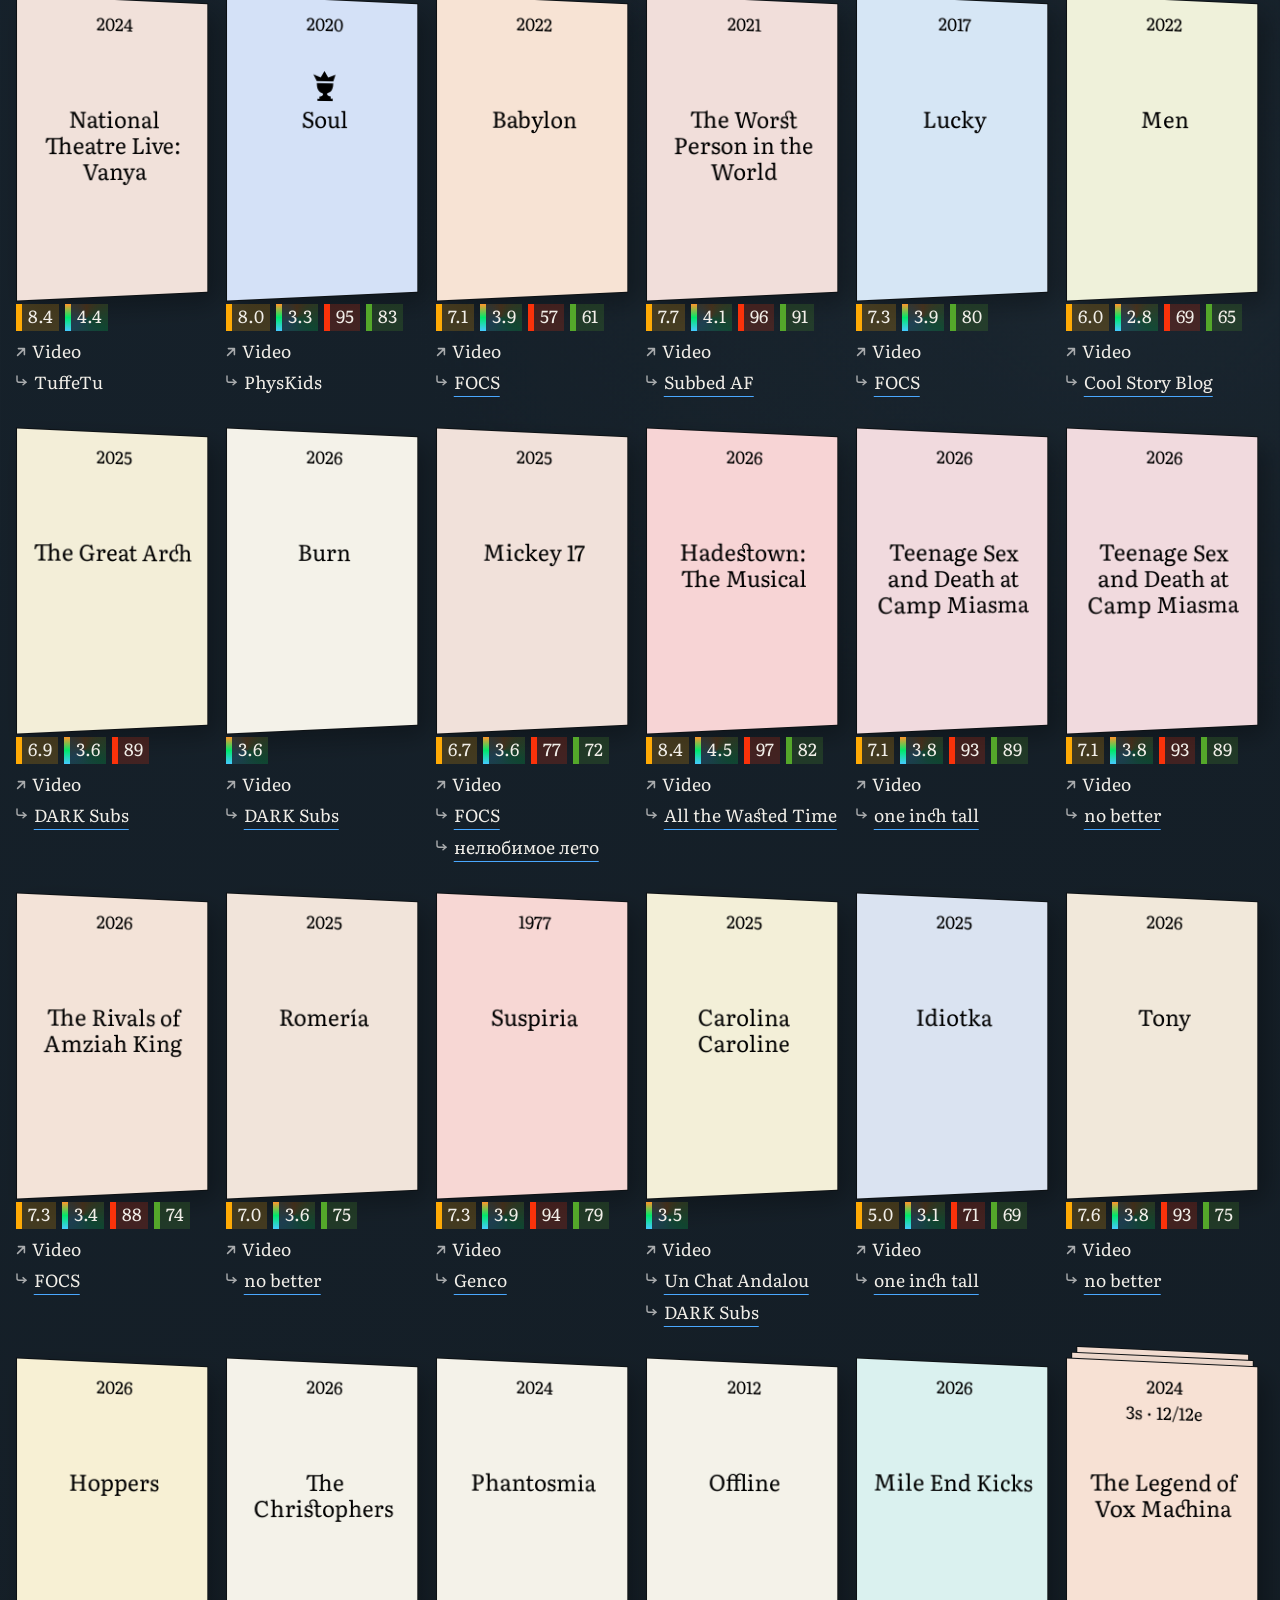
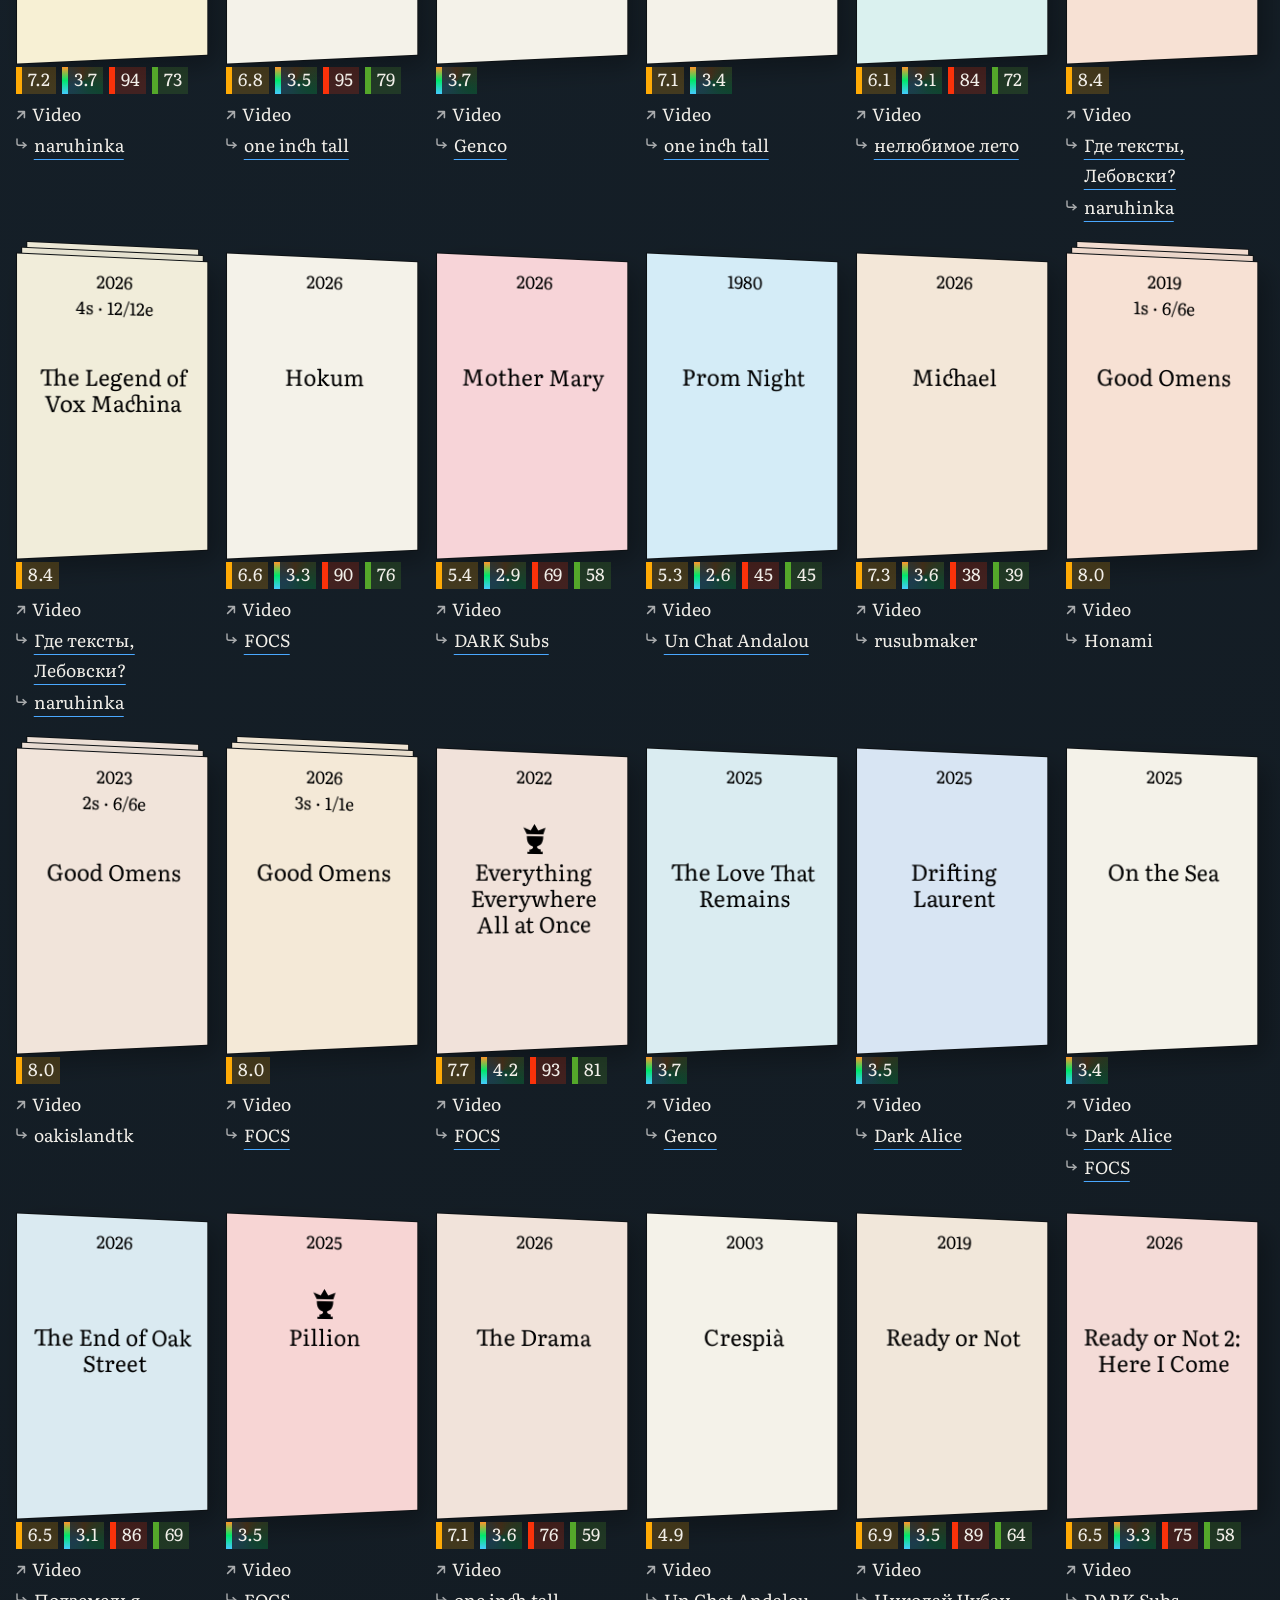
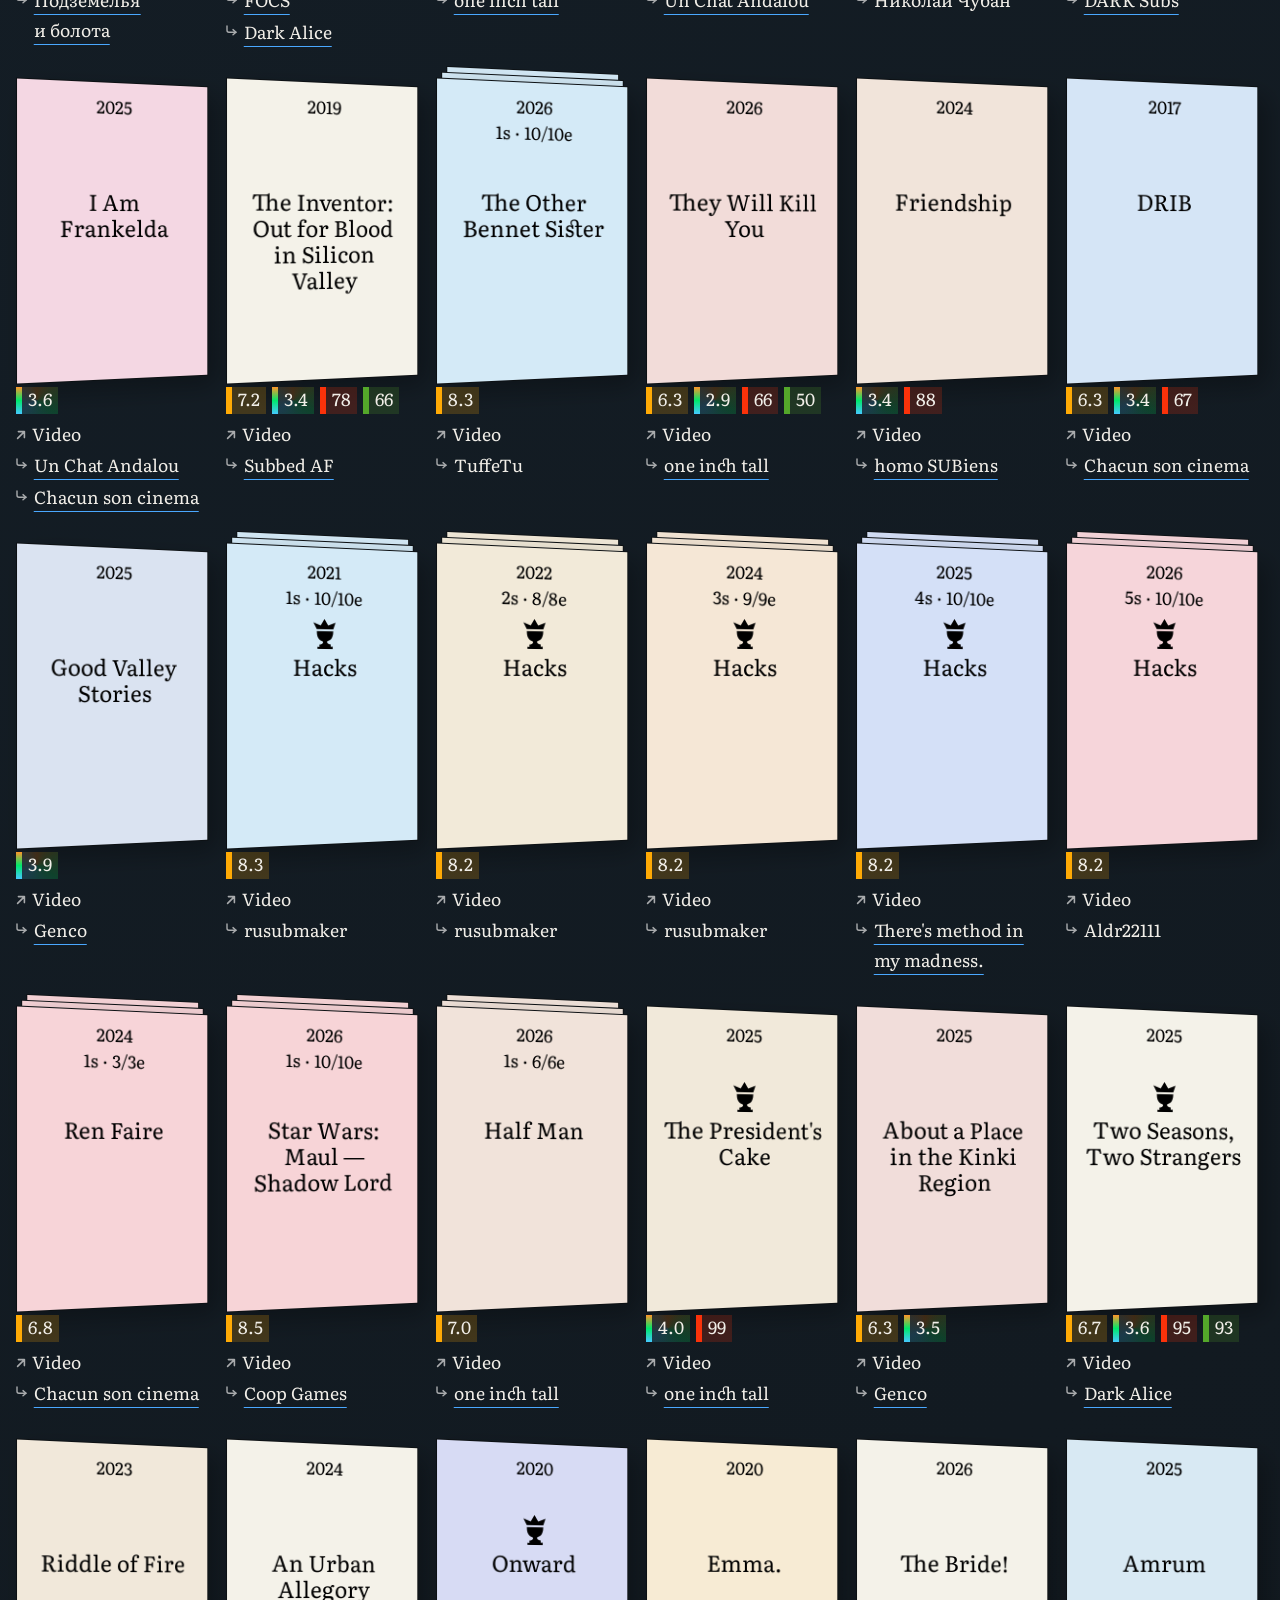
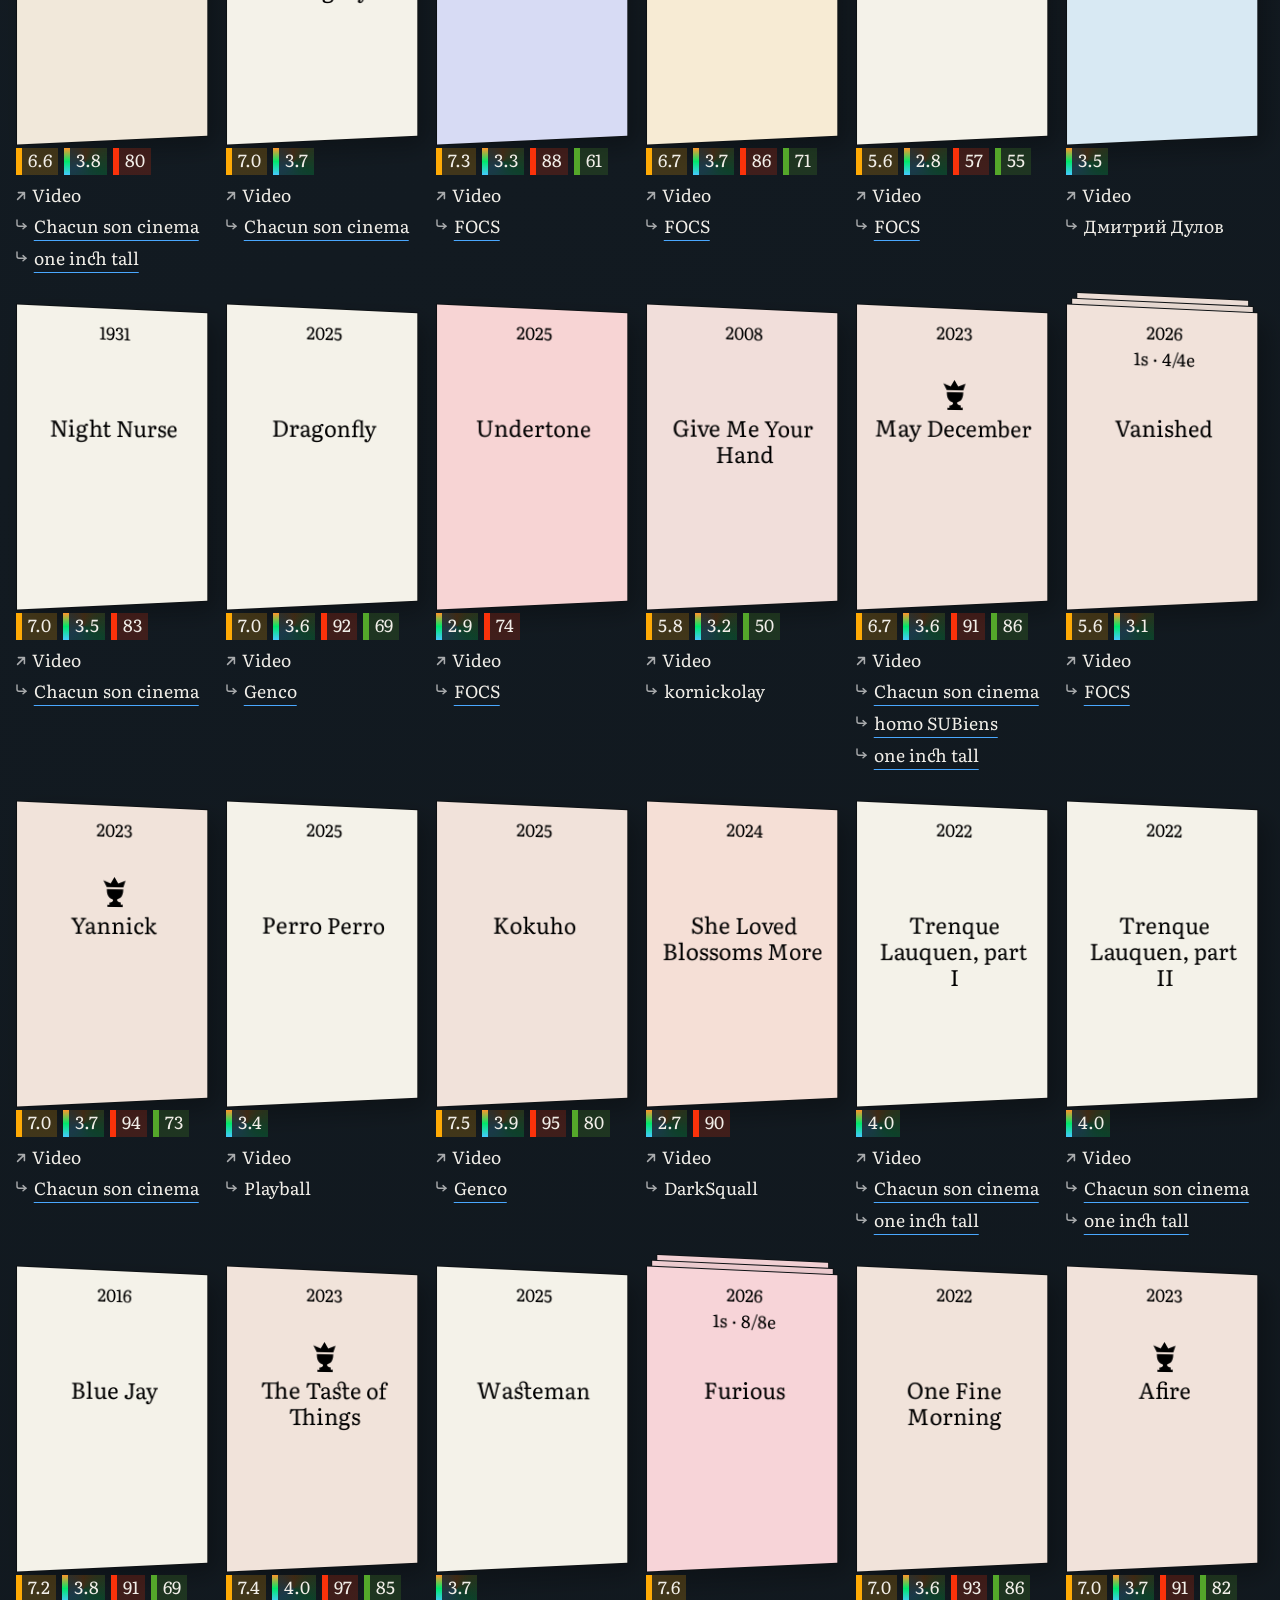
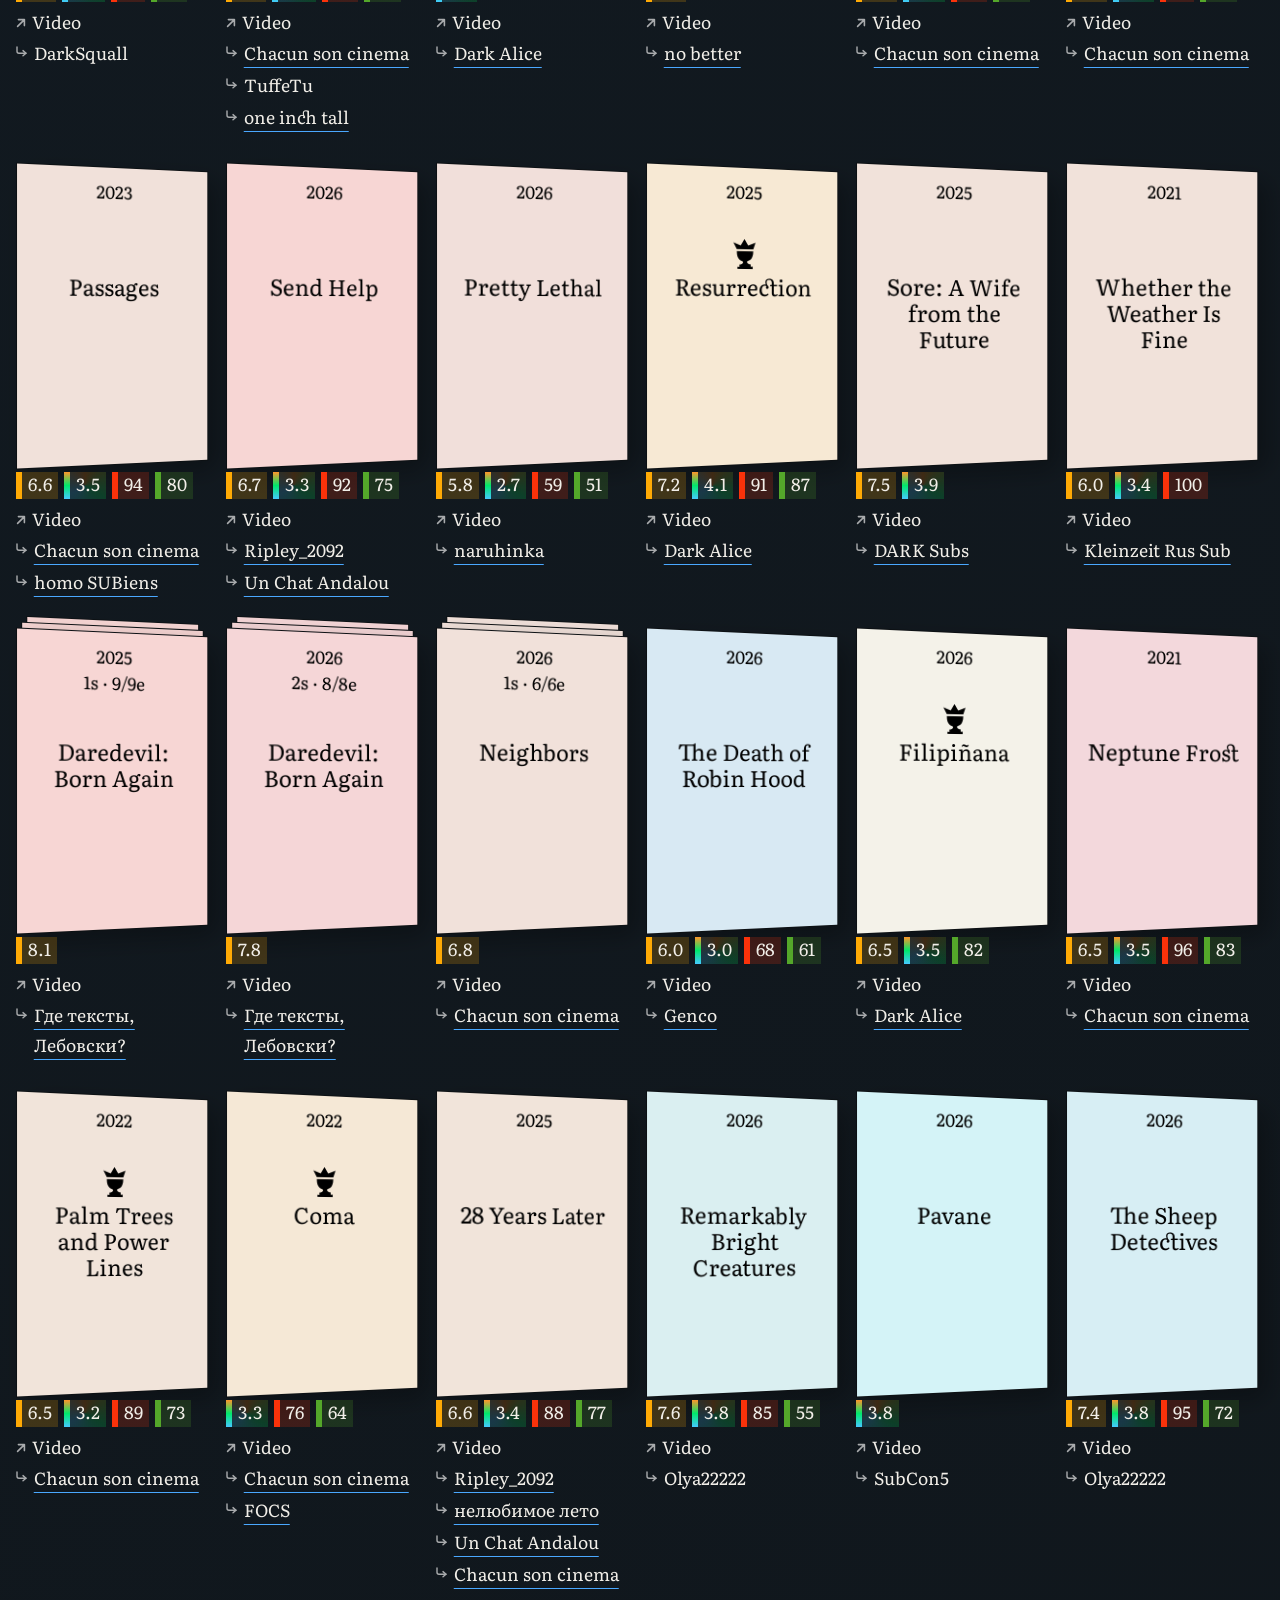
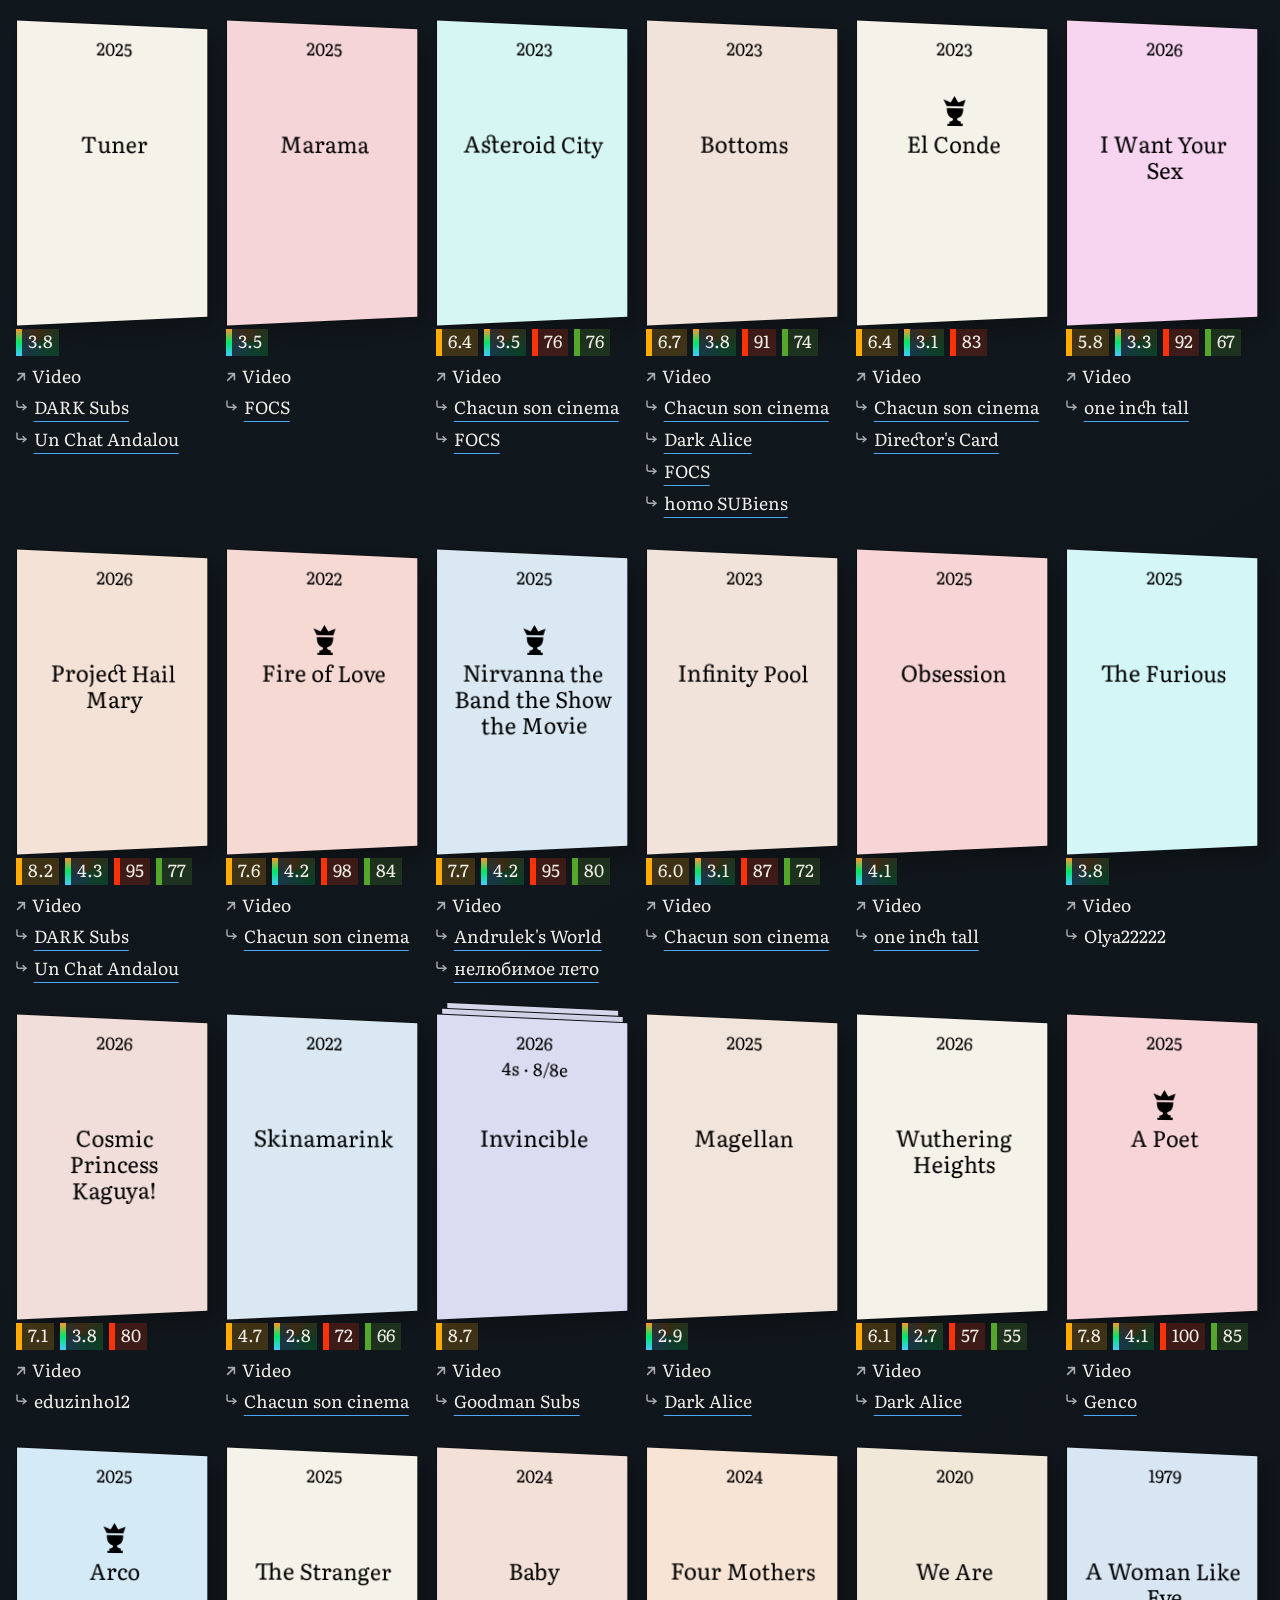
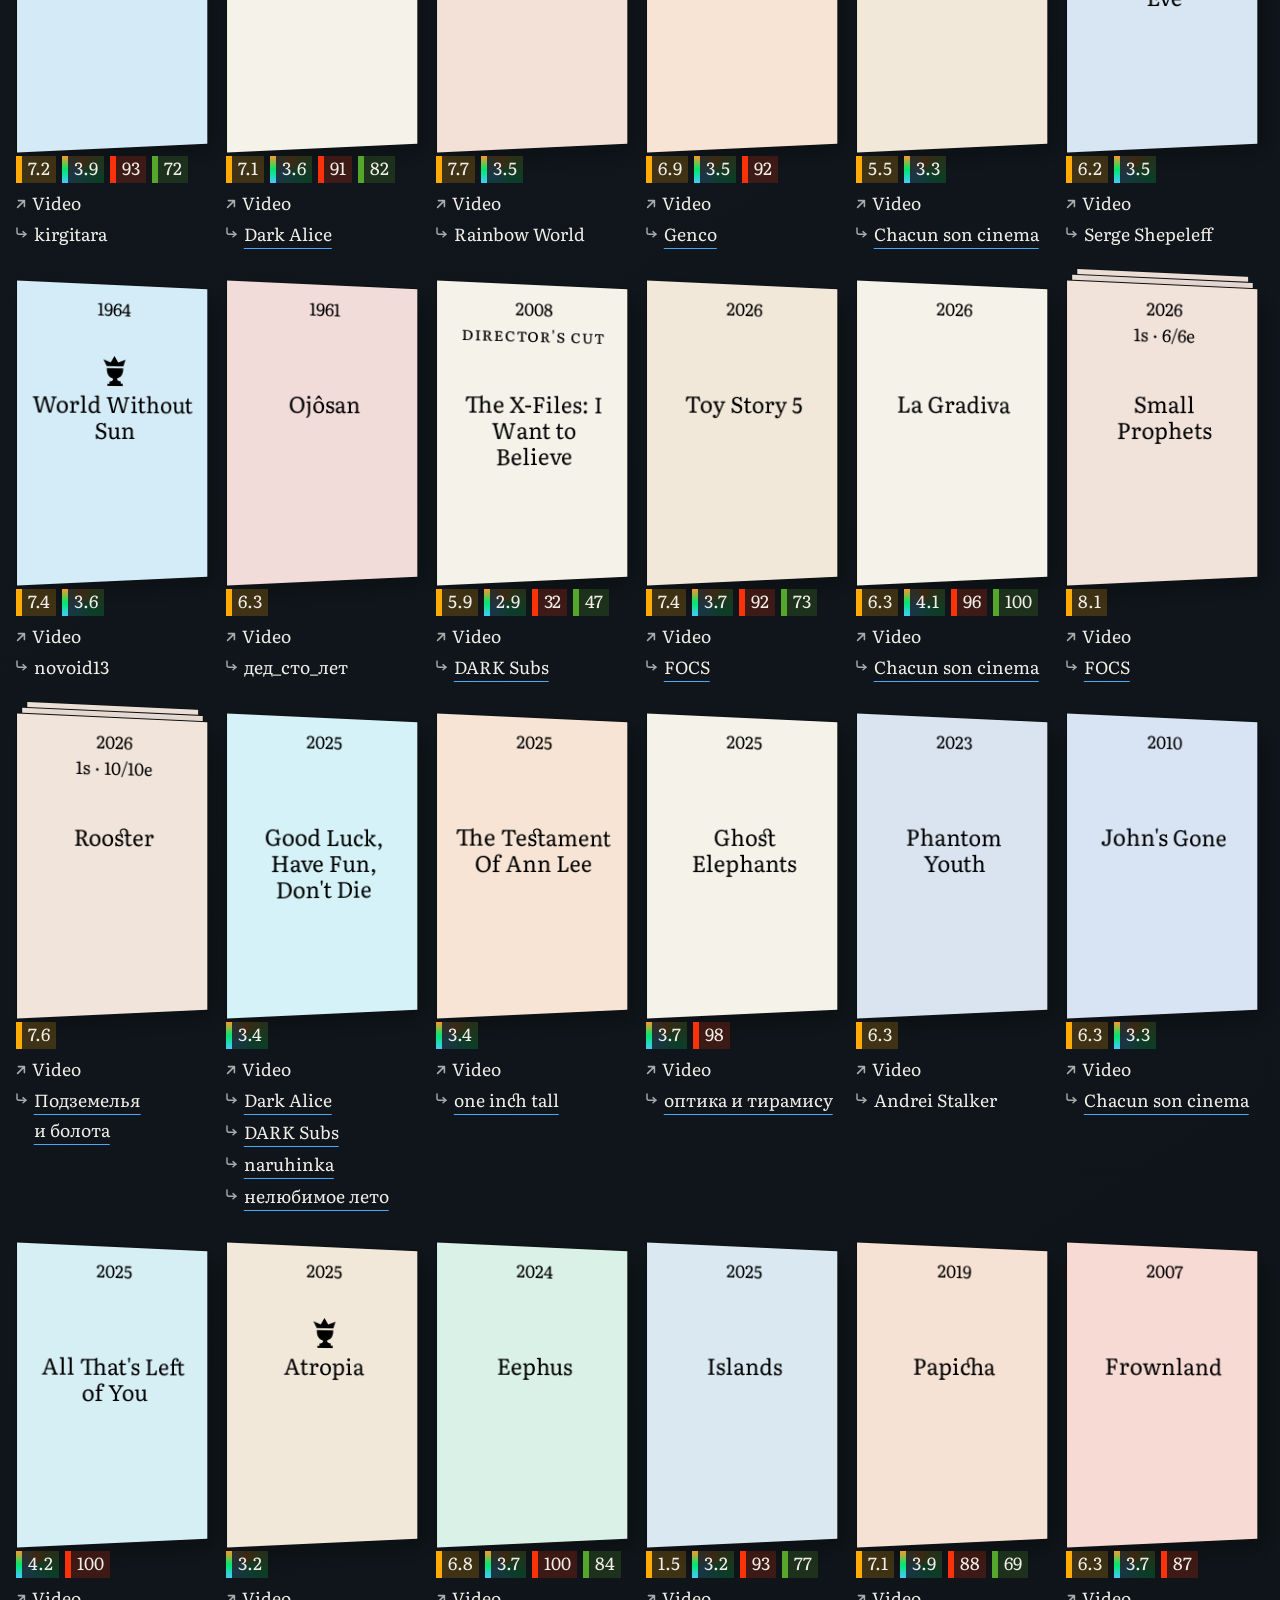
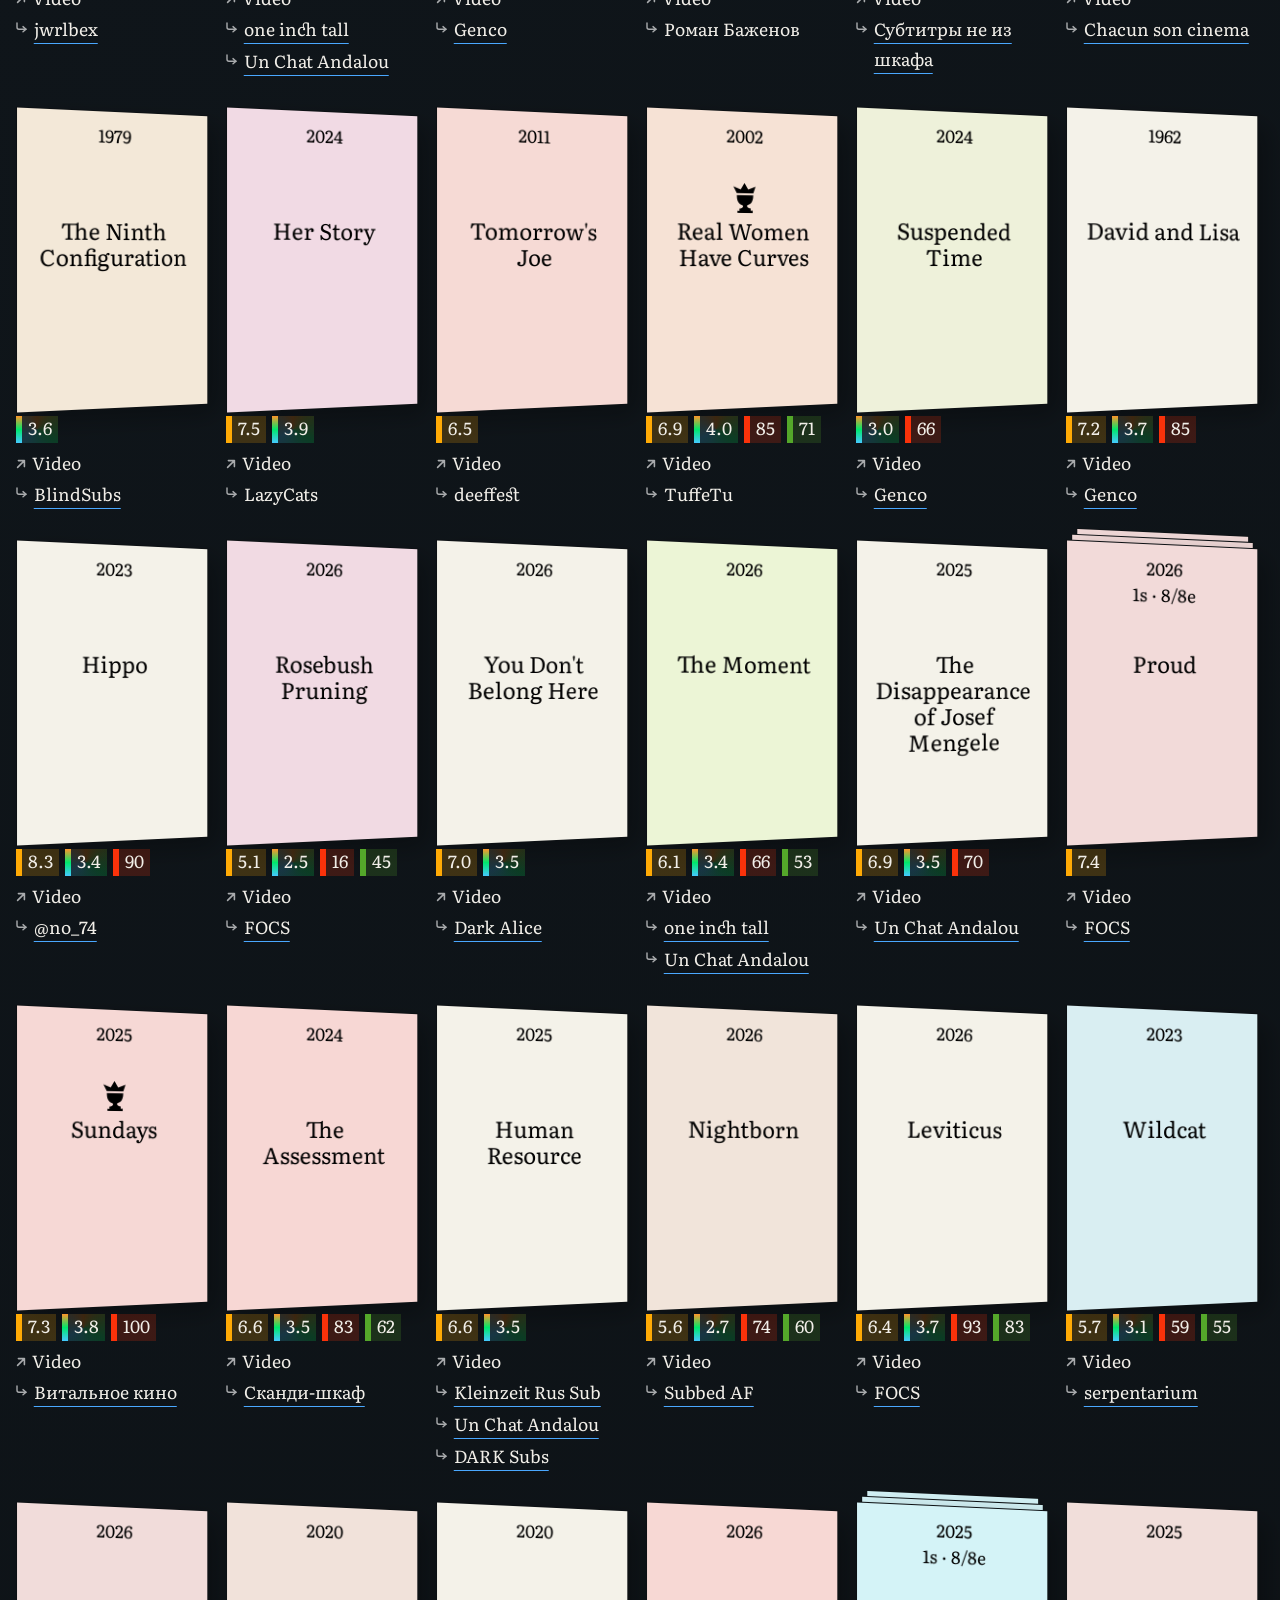
==== commit 3bbc9bfe: "Blade Runner 2099: episodes 1->2, imdb 5.7, card to top, rebuilt zip" ====
--- a/index.html
+++ b/index.html
@@ -84,12 +84,12 @@
 <noscript>
   <h1>Список фильмов и сериалов rusub</h1>
   <ul>
+  <li><a href="/#blade-runner-2099"><h2>Blade Runner 2099 (2026)</h2>
+    <span lang="ru">Бегущий по лезвию 2099</span>
+    <span>Перевод: Титры после всех</span></a></li>
   <li><a href="/#wicker-2026"><h2>Wicker (2026)</h2>
     <span lang="ru">Плетёный муж</span>
     <span>Перевод: FOCS, Dark Alice</span></a></li>
-  <li><a href="/#blade-runner-2099"><h2>Blade Runner 2099 (2026)</h2>
-    <span lang="ru">Бегущий по лезвию 2099</span>
-    <span>Перевод: Титры после всех</span></a></li>
   <li><a href="/#you-can-see-everything-2026"><h2>You Can See Everything (2026)</h2>
     <span lang="ru">Увидеть всё</span>
     <span>Перевод: one inch tall, DARK Subs, Un Chat Andalou</span></a></li>
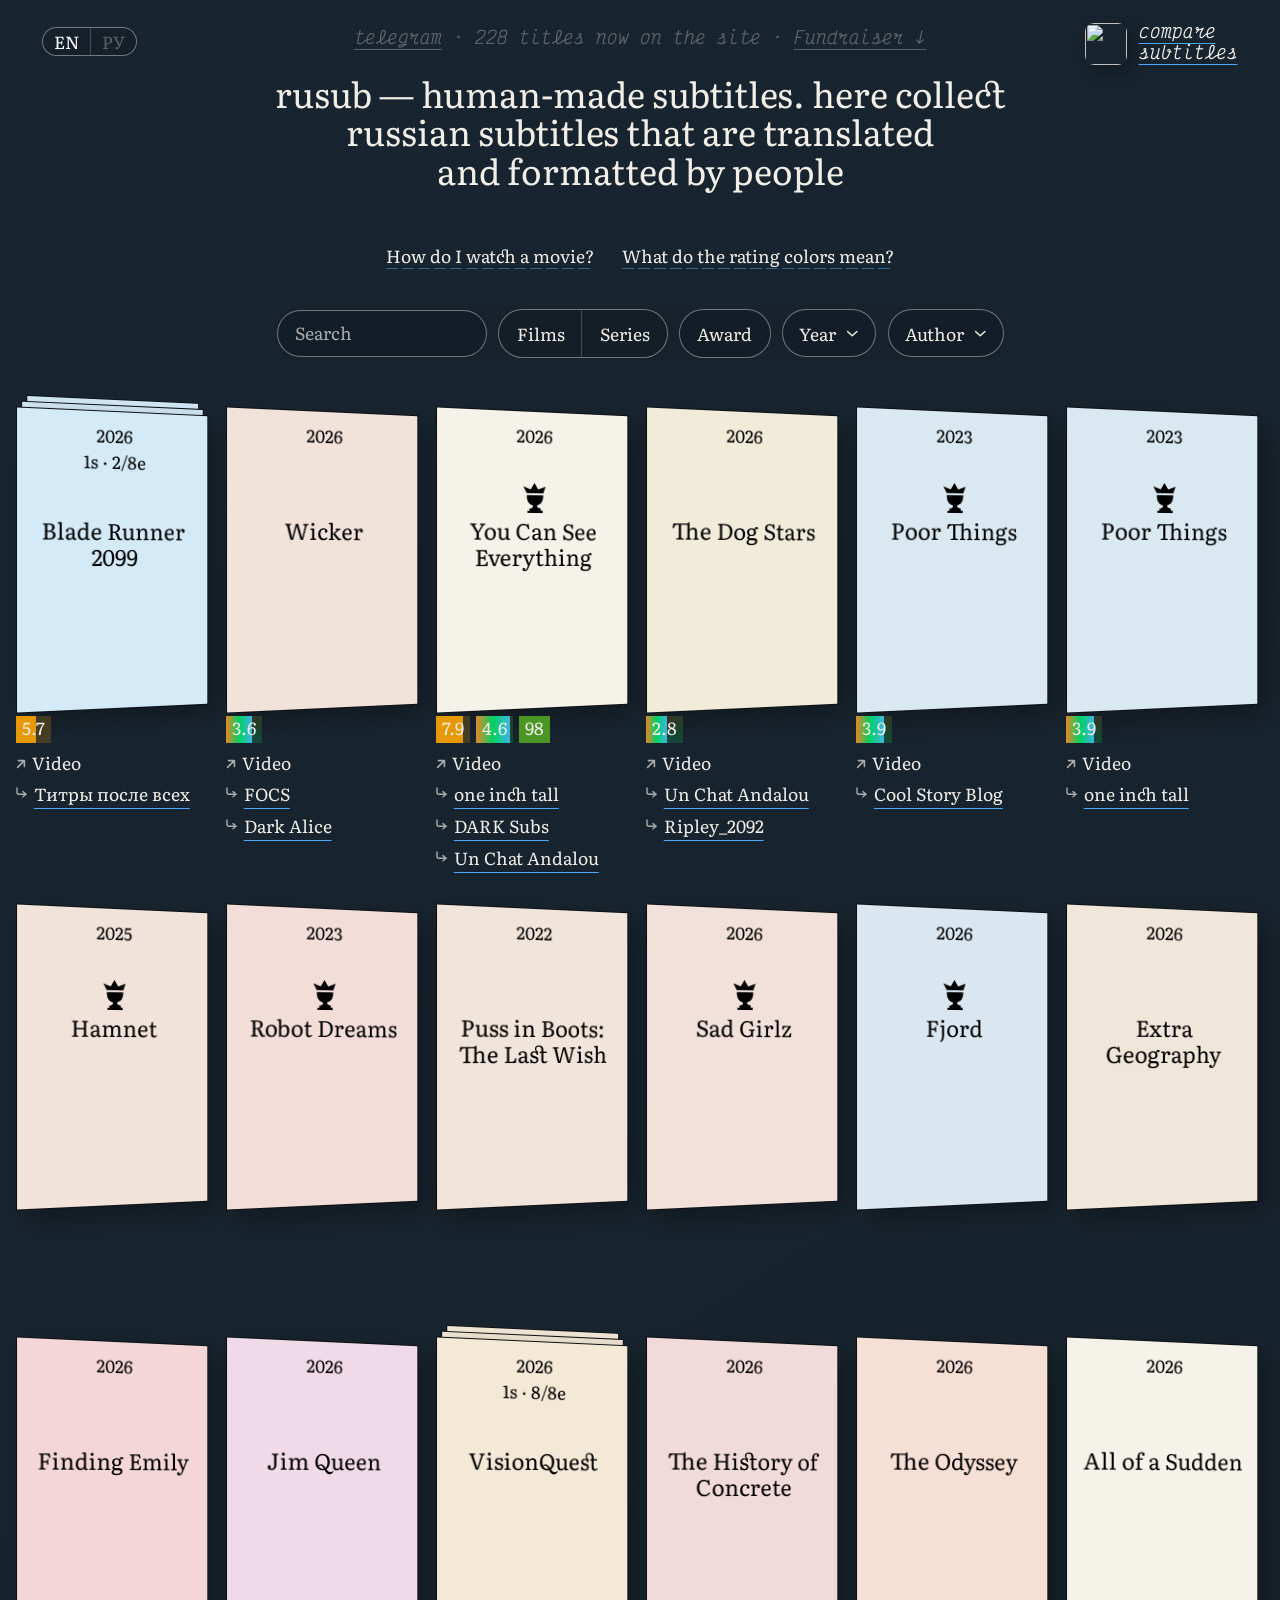
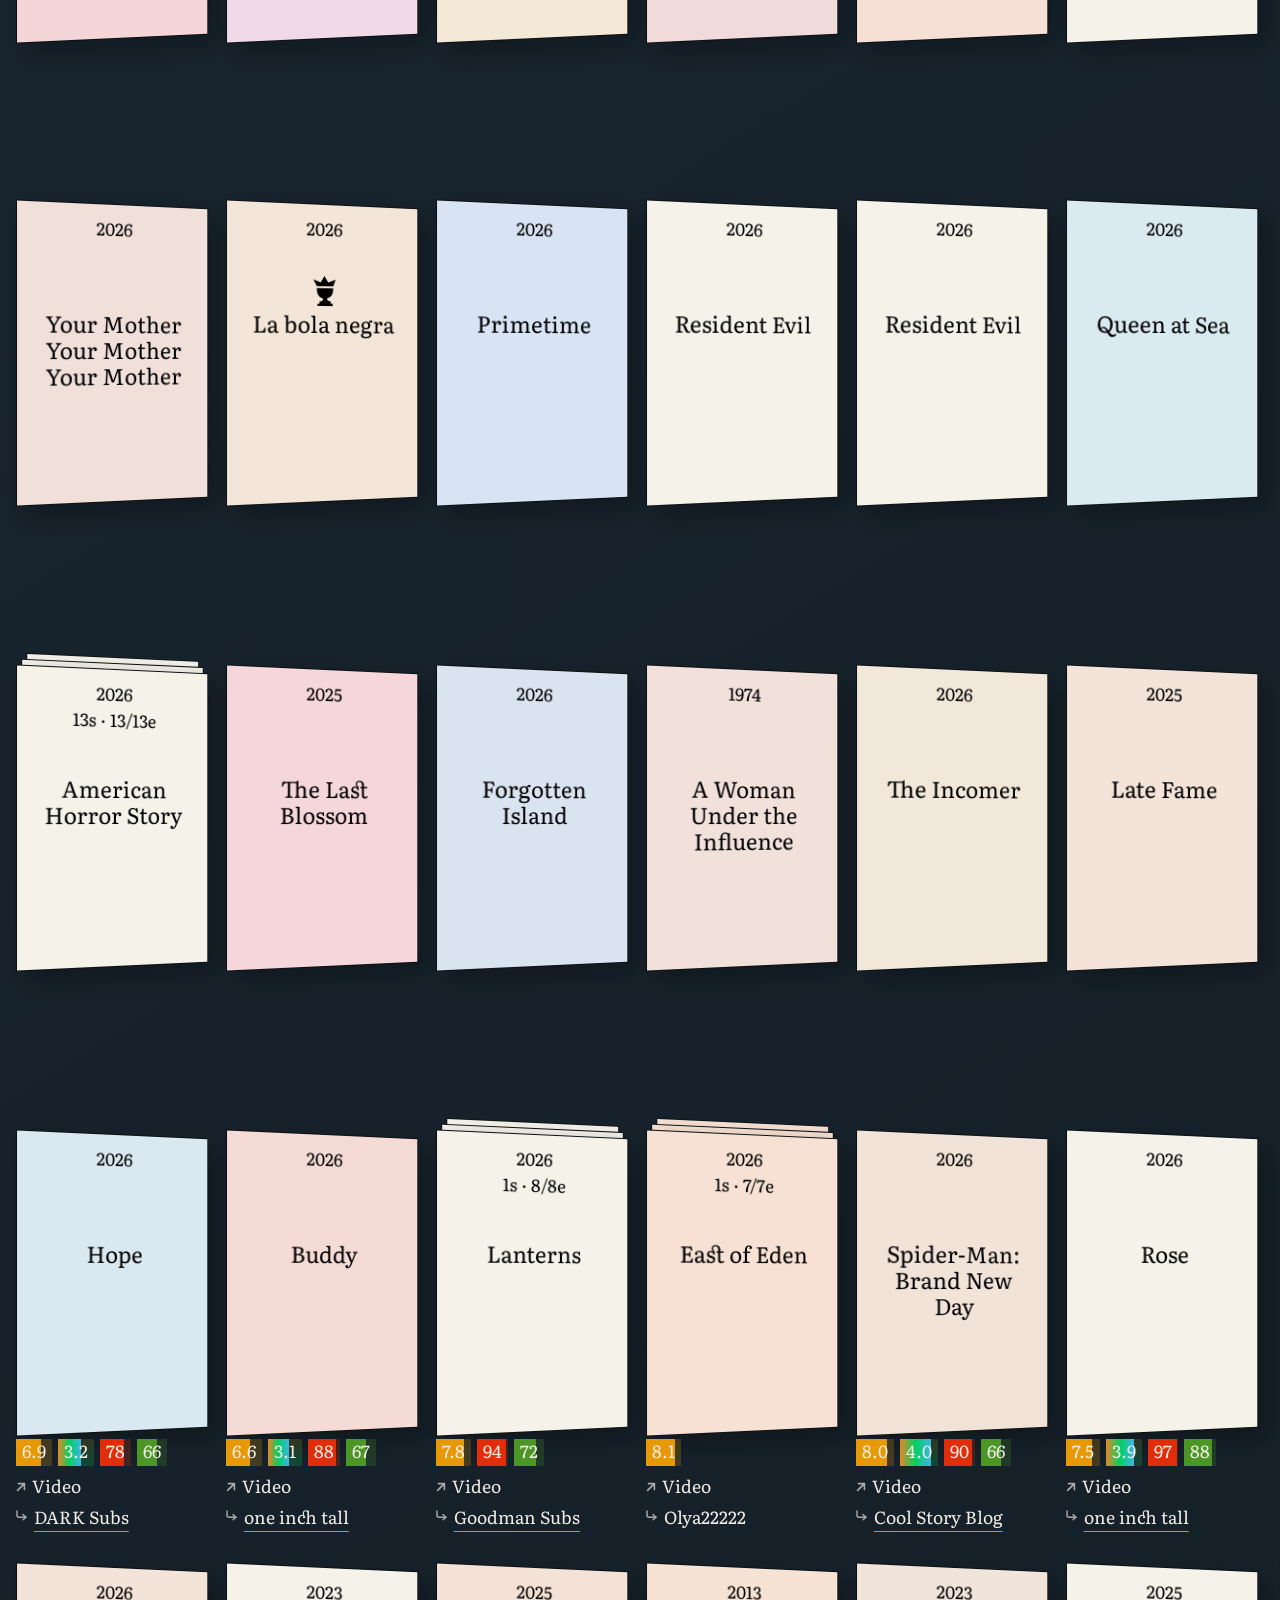
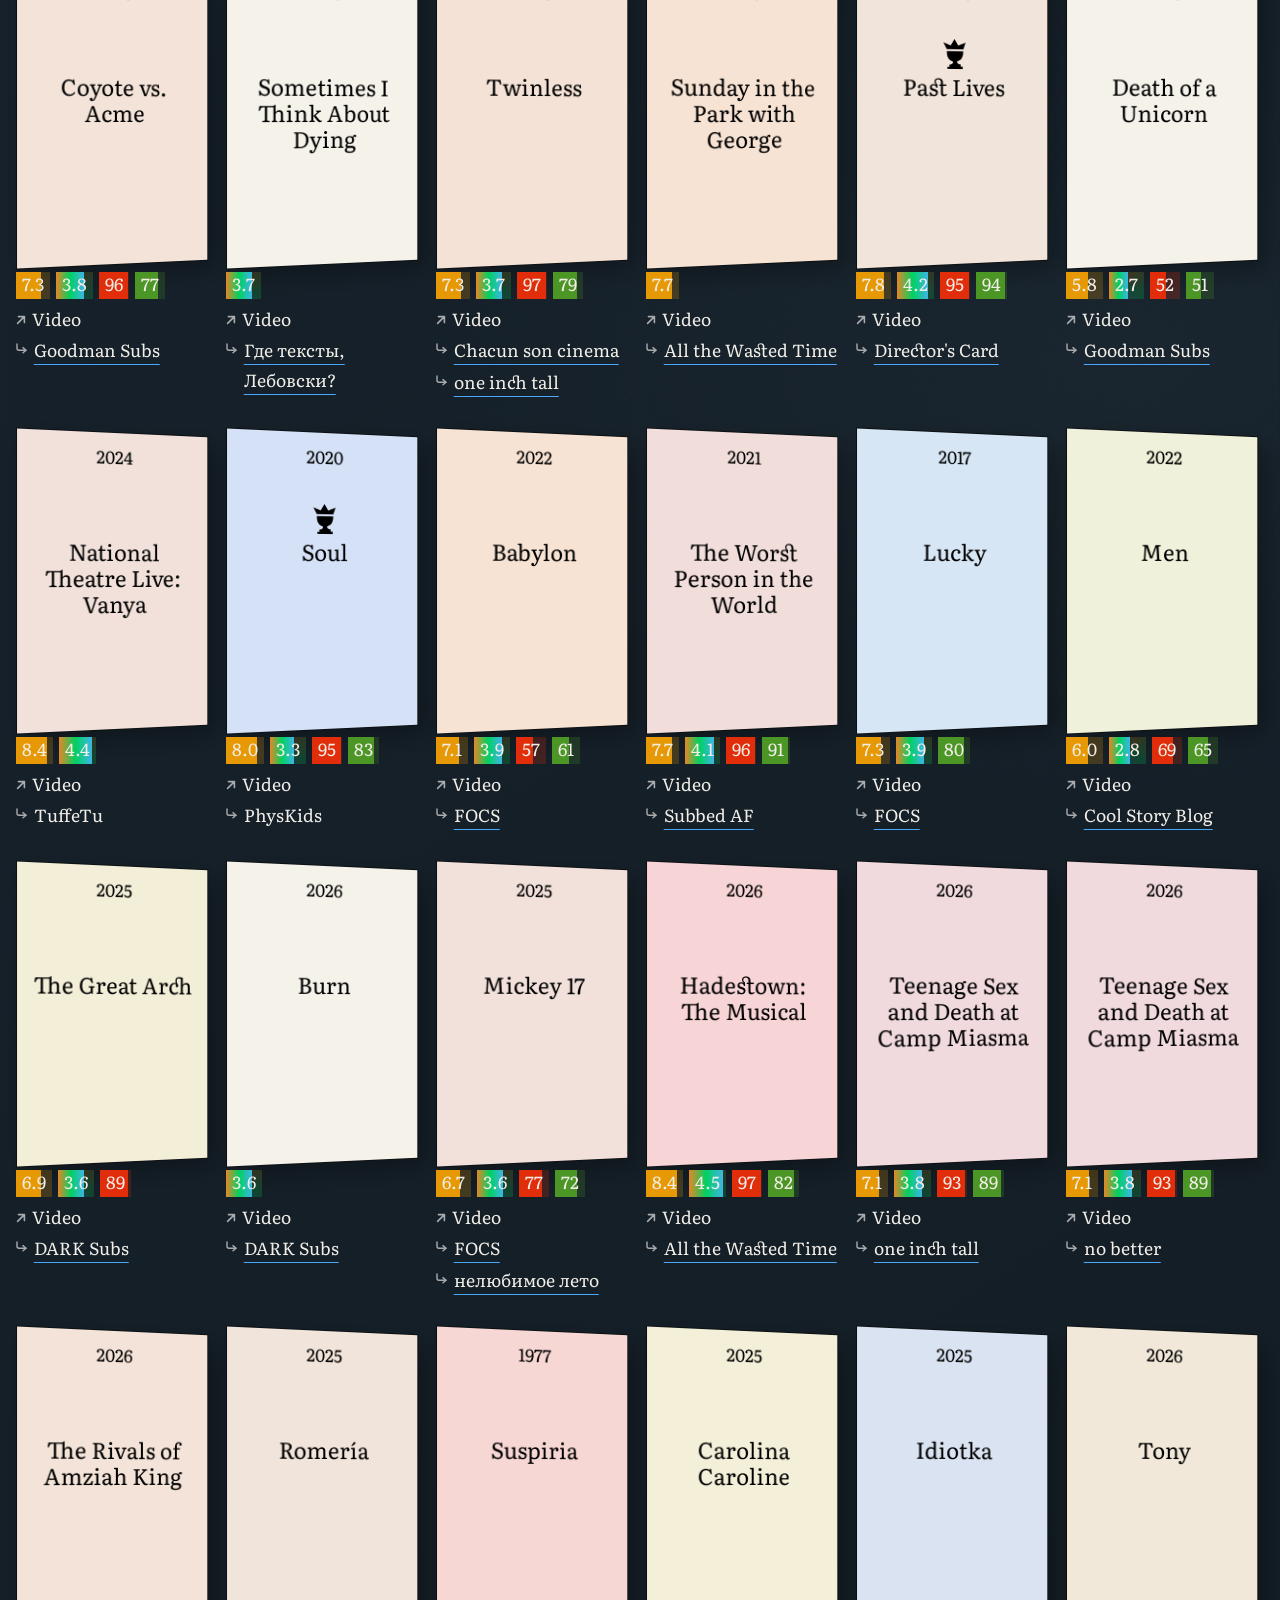
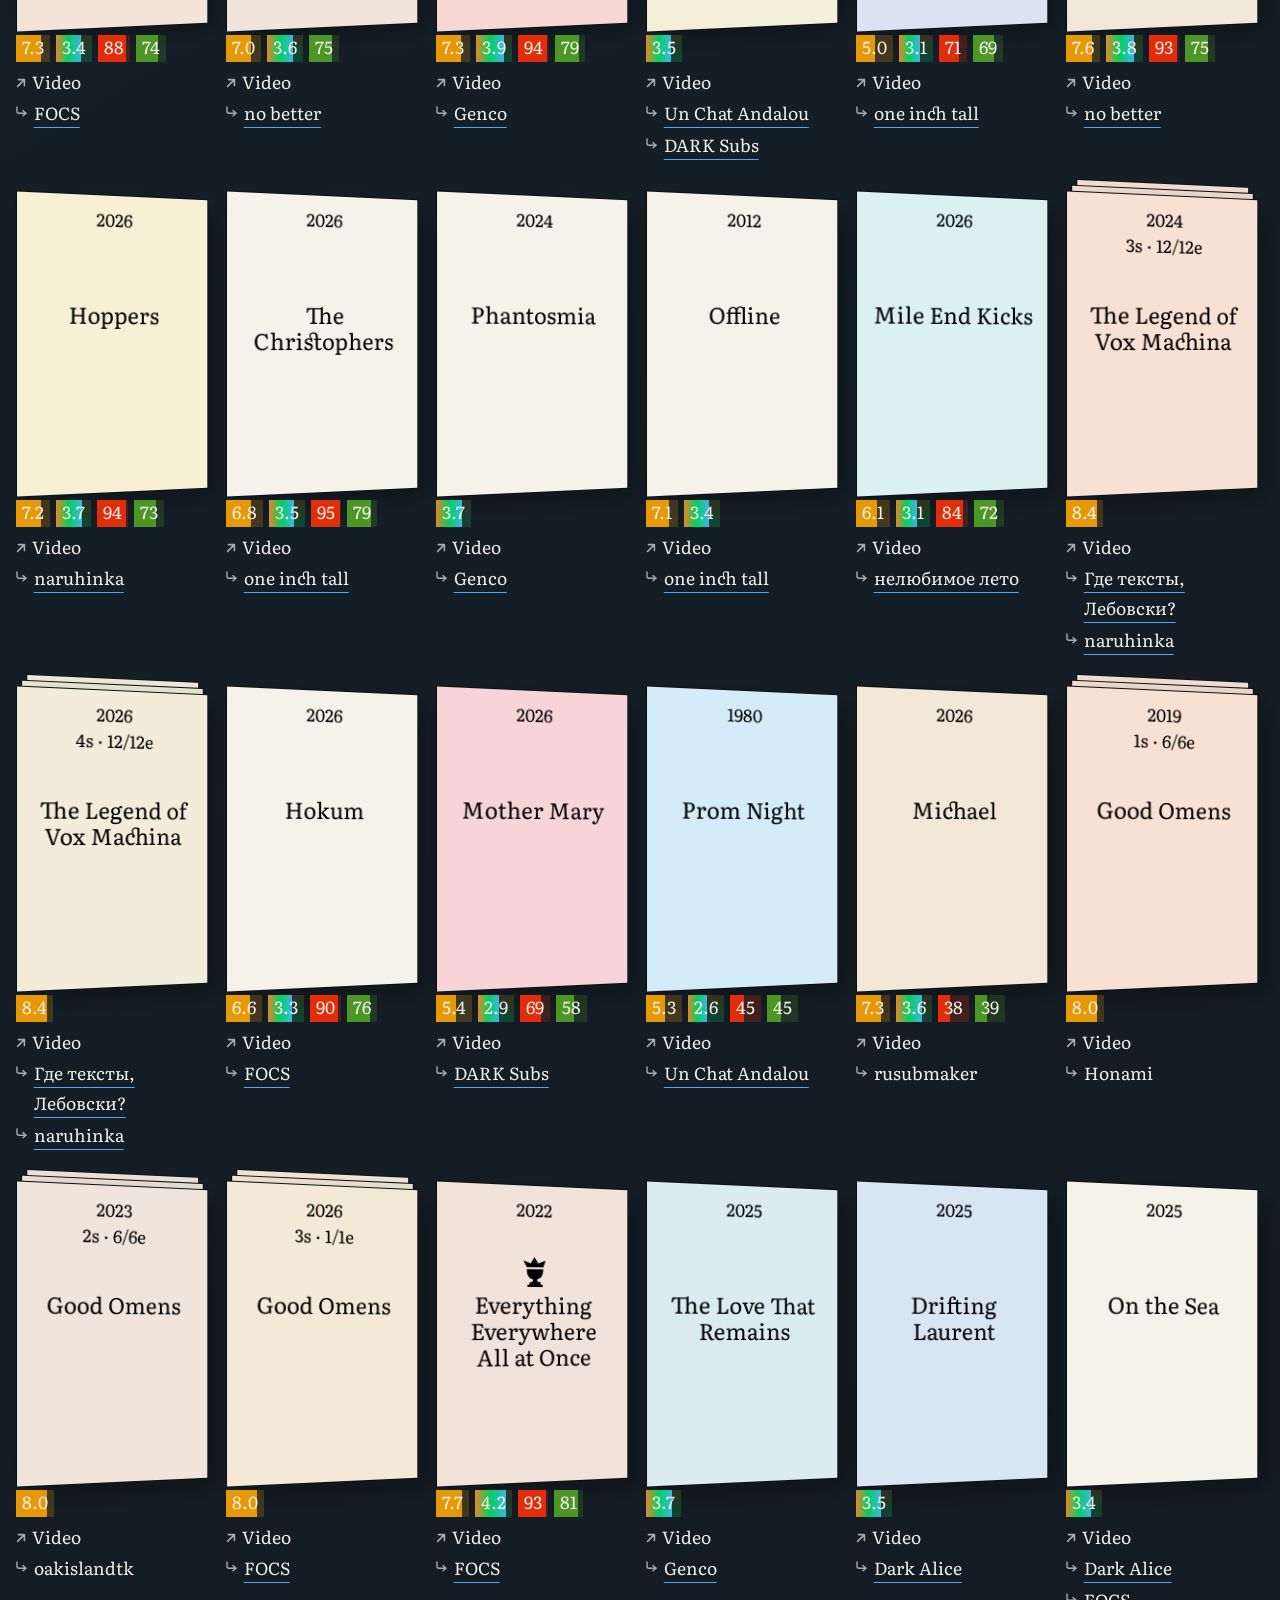
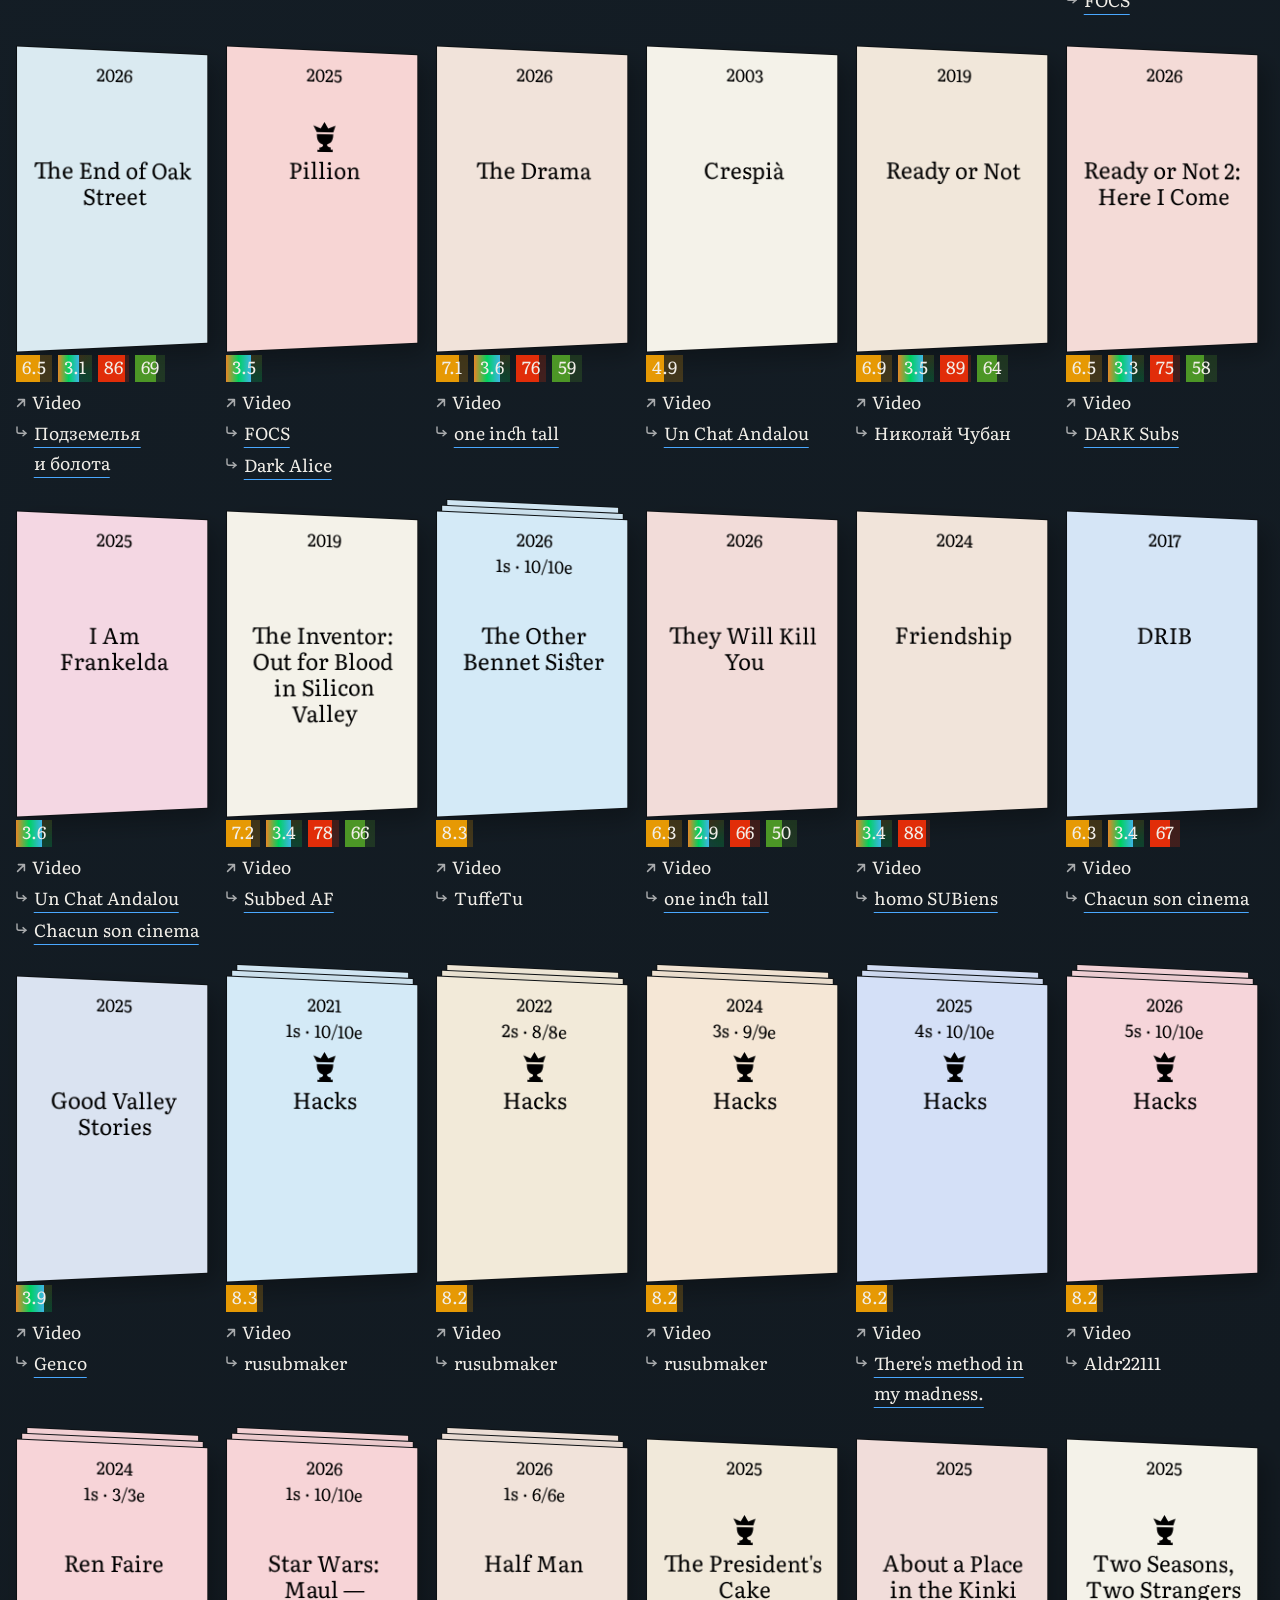
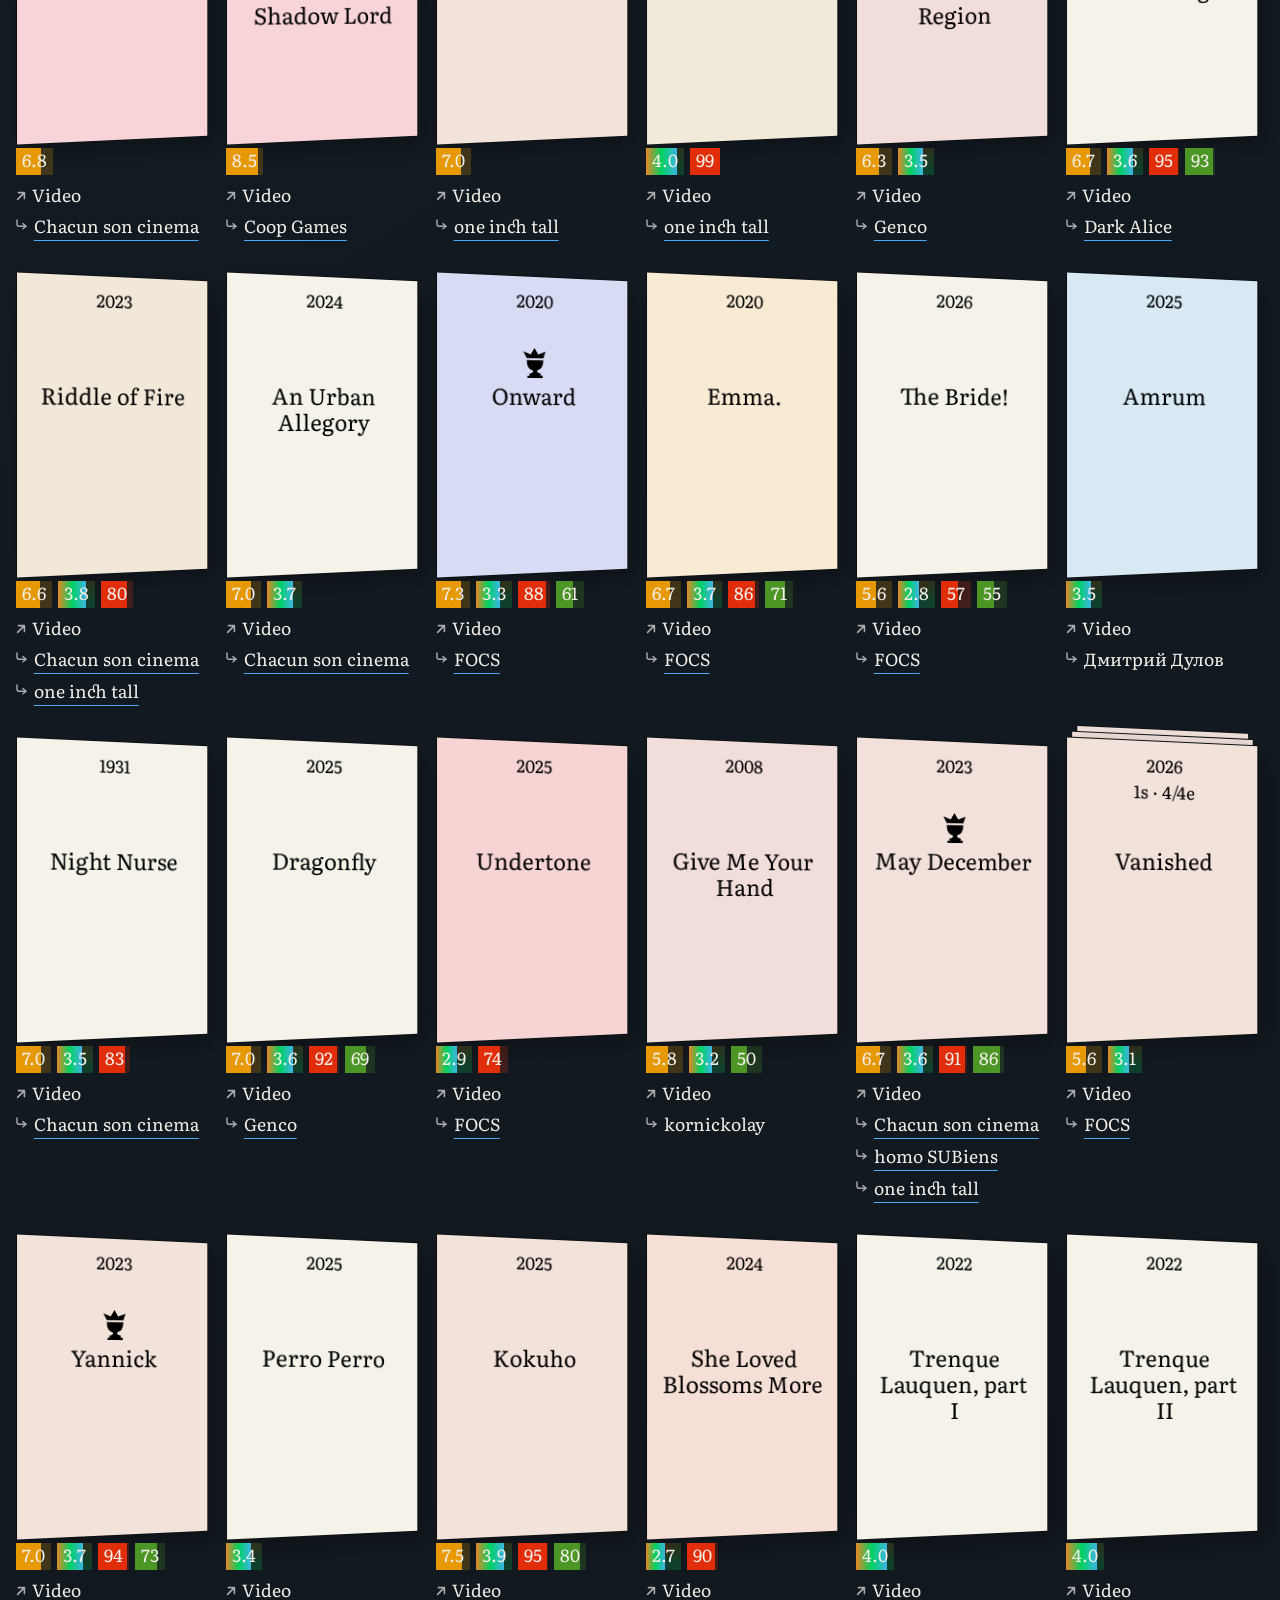
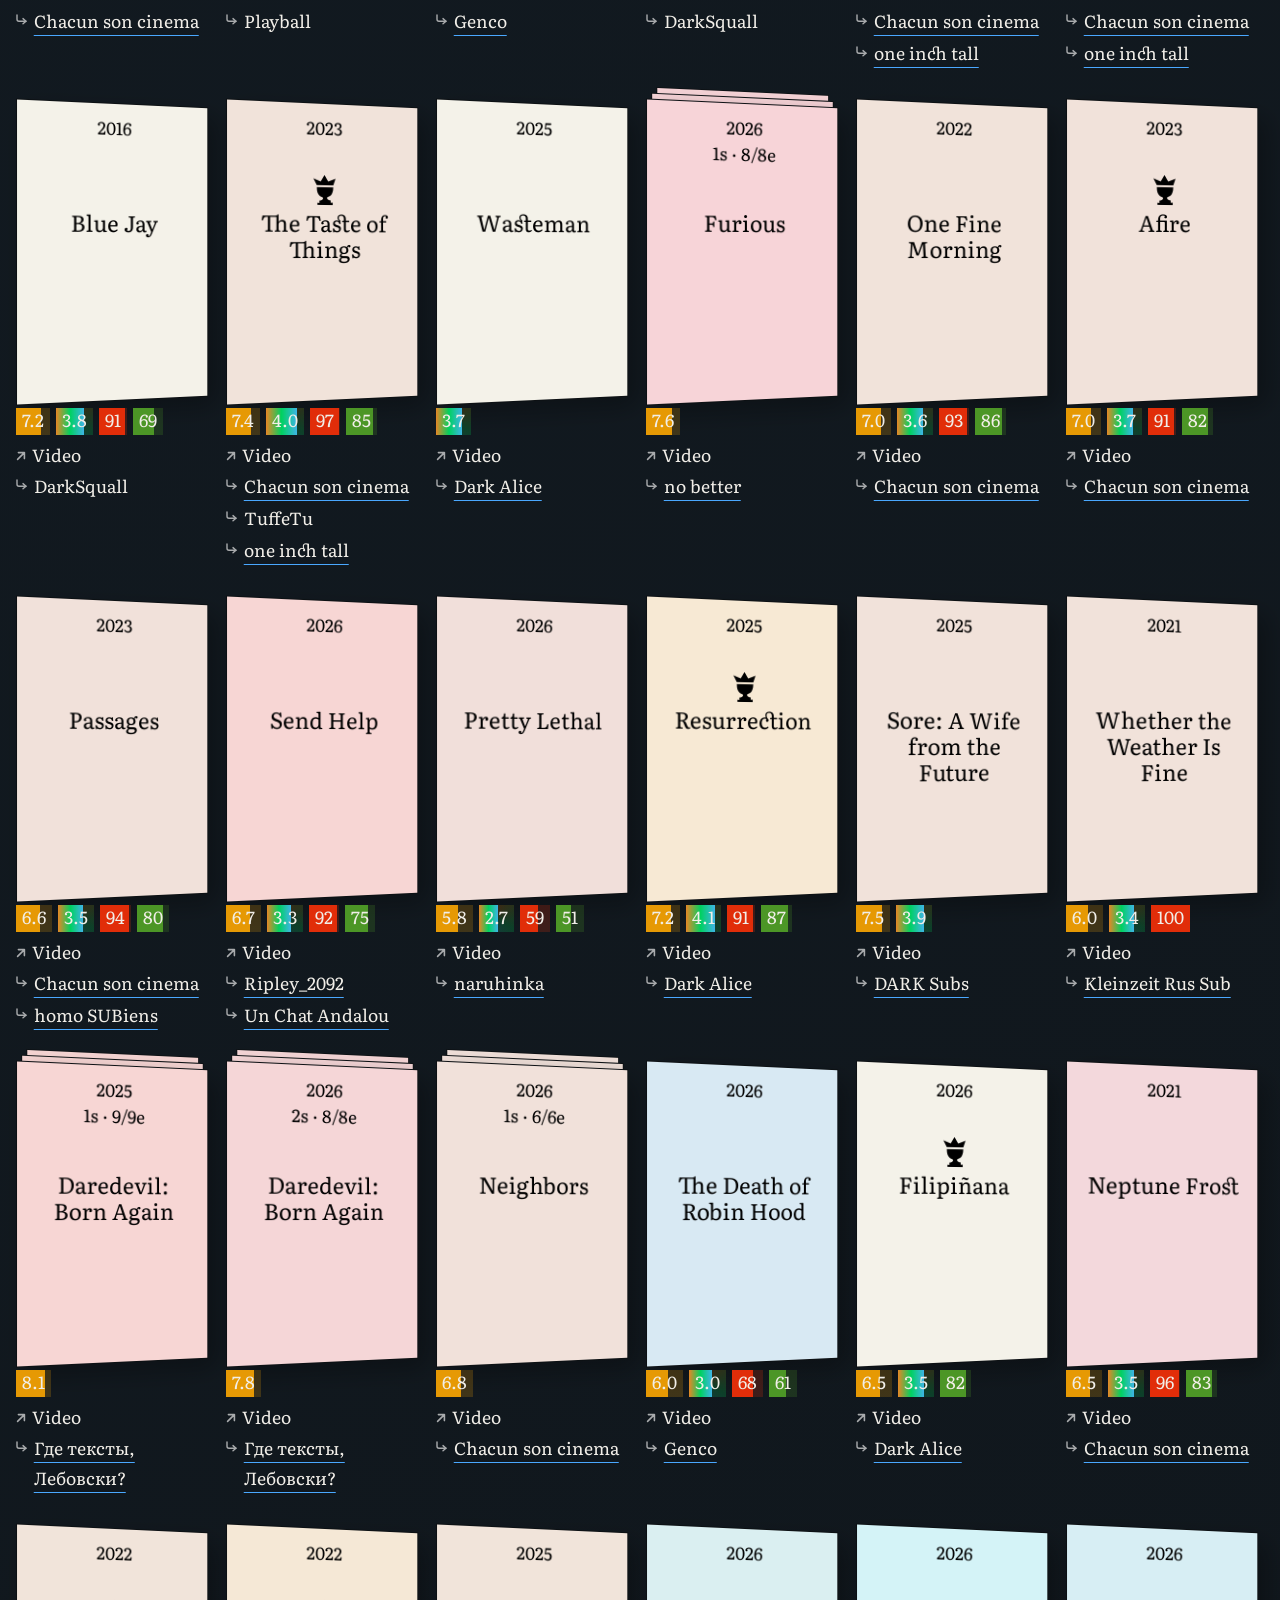
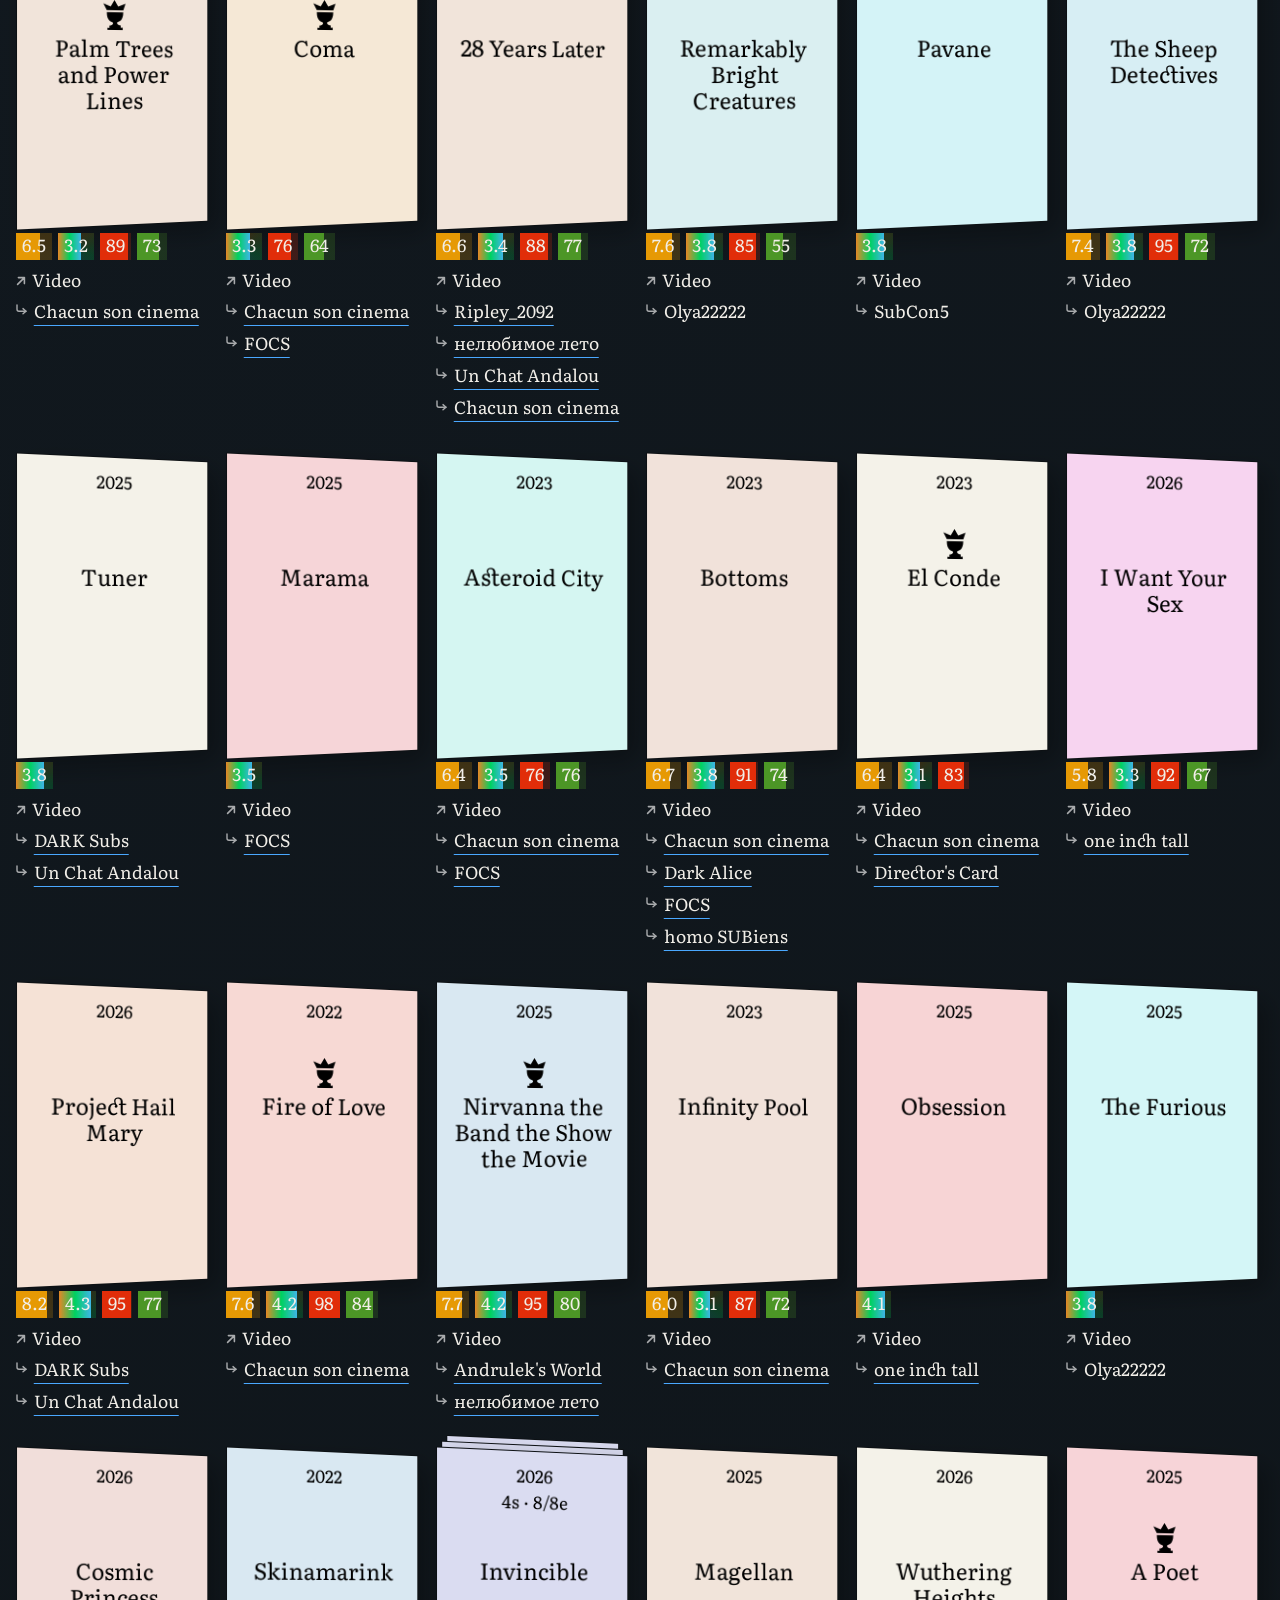
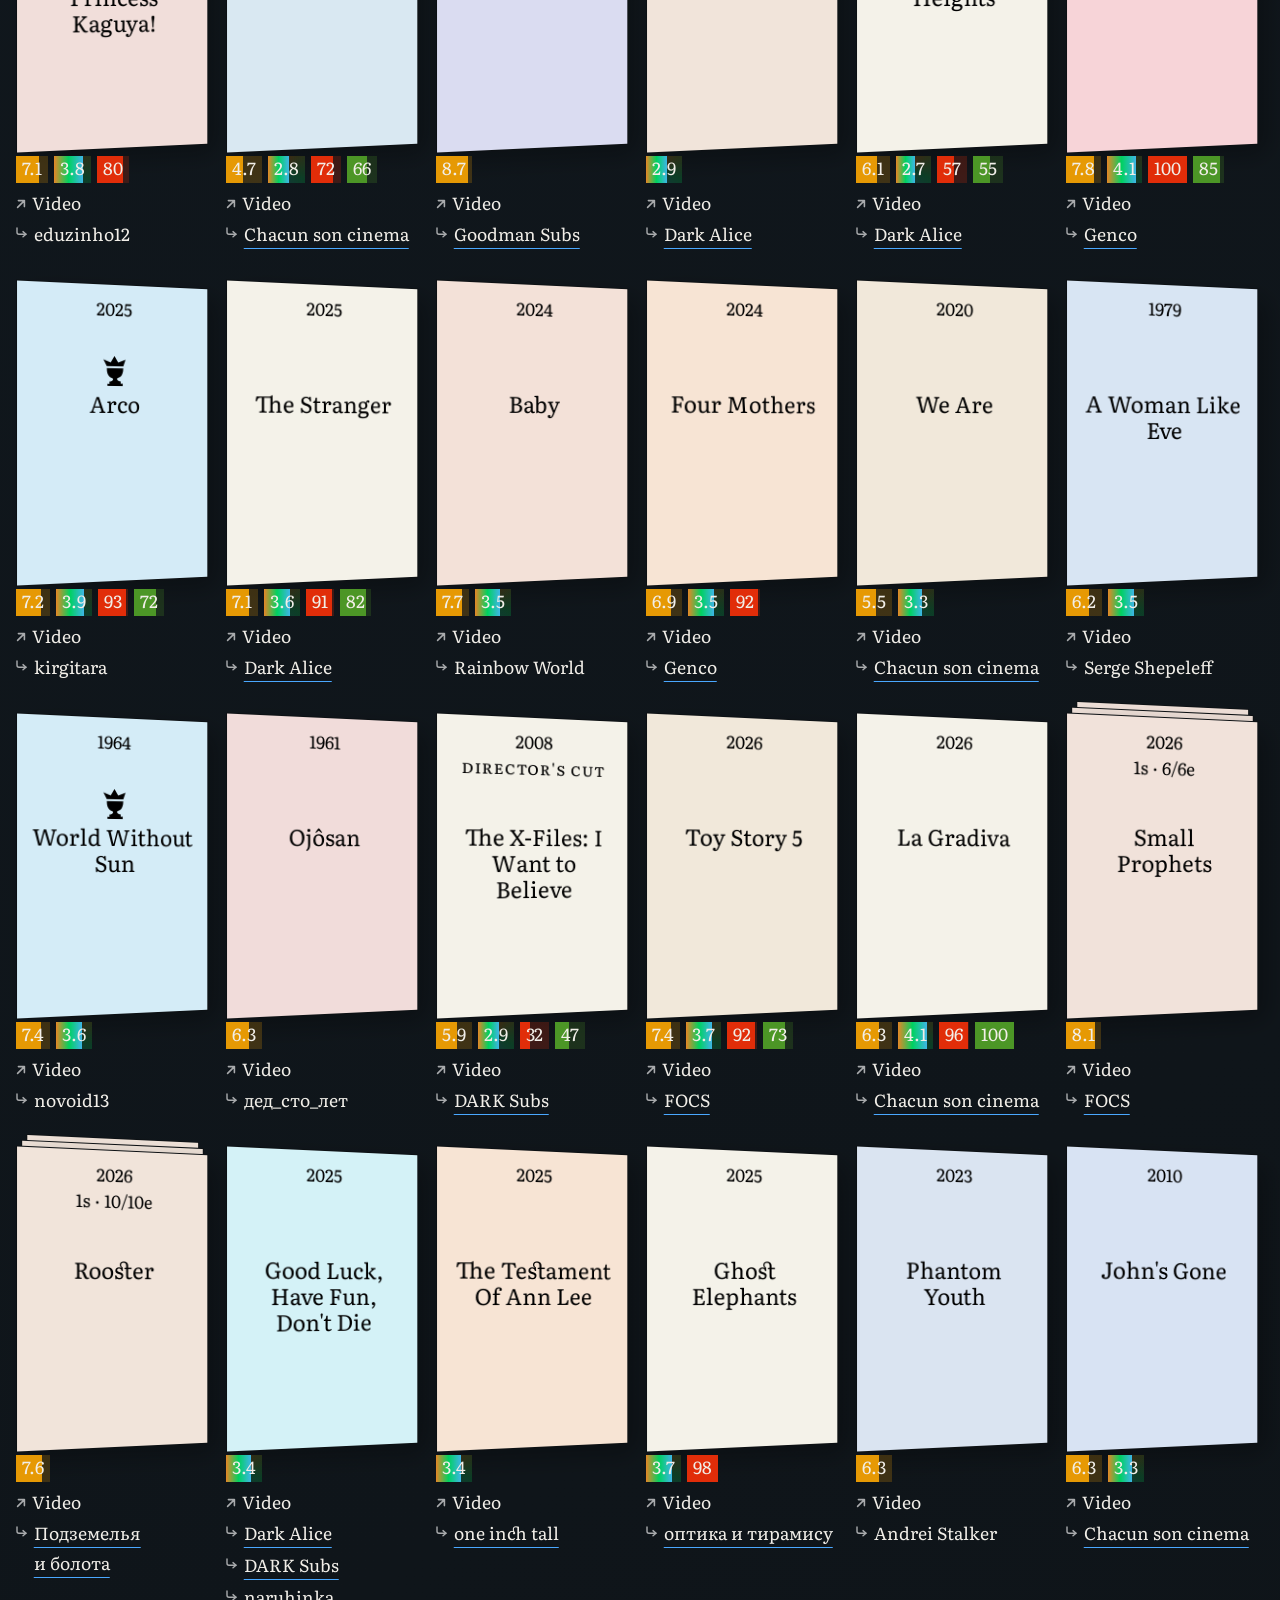
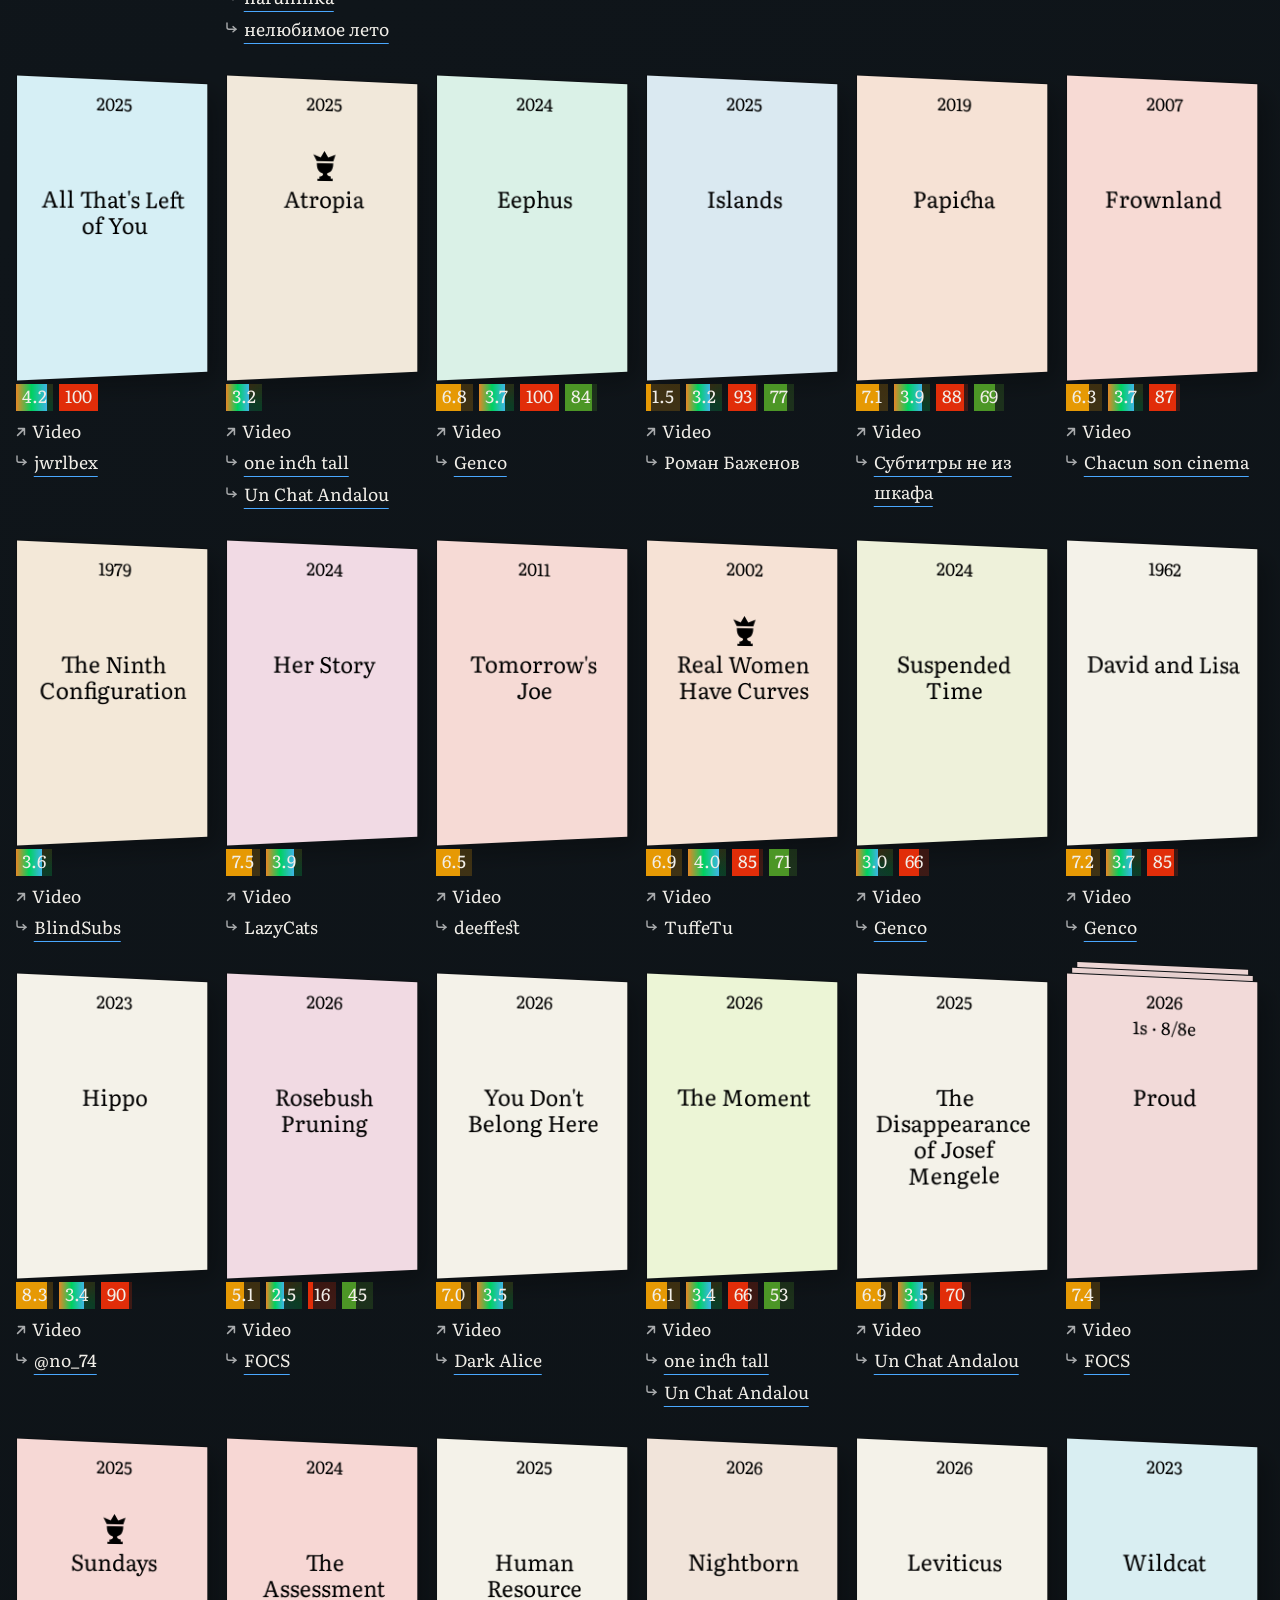
==== commit 610cccbc: "Новые тайтлы после «Увидеть всё»: The Dog Stars, Poor Things x2, Hamnet, Robot Dreams, Puss in Boots" ====
--- a/index.html
+++ b/index.html
@@ -93,6 +93,24 @@
   <li><a href="/#you-can-see-everything-2026"><h2>You Can See Everything (2026)</h2>
     <span lang="ru">Увидеть всё</span>
     <span>Перевод: one inch tall, DARK Subs, Un Chat Andalou</span></a></li>
+  <li><a href="/#the-dog-stars-2026"><h2>The Dog Stars (2026)</h2>
+    <span lang="ru">Собачьи звёзды</span>
+    <span>Перевод: Un Chat Andalou, Ripley_2092</span></a></li>
+  <li><a href="/#poor-things-2023-c"><h2>Poor Things (2023)</h2>
+    <span lang="ru">Бедные-несчастные</span>
+    <span>Перевод: Cool Story Blog</span></a></li>
+  <li><a href="/#poor-things-2023-o"><h2>Poor Things (2023)</h2>
+    <span lang="ru">Бедные-несчастные</span>
+    <span>Перевод: one inch tall</span></a></li>
+  <li><a href="/#hamnet-2025"><h2>Hamnet (2025)</h2>
+    <span lang="ru">Хамнет: История, вдохновившая «Гамлета»</span>
+    <span>Перевод: Genco</span></a></li>
+  <li><a href="/#robot-dreams-2023"><h2>Robot Dreams (2023)</h2>
+    <span lang="ru">Мечты робота</span>
+    <span>Перевод: Subbed AF</span></a></li>
+  <li><a href="/#puss-in-boots-the-last-wish-2022"><h2>Puss in Boots: The Last Wish (2022)</h2>
+    <span lang="ru">Кот в сапогах: Последнее желание</span>
+    <span>Перевод: RebelProject</span></a></li>
   <li><a href="/#sad-girlz-2026"><h2>Sad Girlz (2026)</h2>
     <span lang="ru">Грустные девчонки</span>
     <span>Перевод: Титры после всех</span></a></li>
--- a/styles.css
+++ b/styles.css
@@ -748,24 +748,35 @@
   font-variant-numeric: normal;
   height:26.5px;
   box-sizing:border-box;
-}
-.rating-imdb{background:rgba(255,170,5,.2);border-left:6px solid rgba(255,170,5,1);color:var(--ink)}
+  position:relative;
+  overflow:hidden;
+  isolation:isolate;
+}
+/* Заливка-бар: ::before красится на ширину оценки (--fill ставит renderRatings),
+   бледный фон — незаполненный остаток шкалы */
+.rating::before{
+  content:"";
+  position:absolute;
+  left:0;top:0;bottom:0;
+  width:var(--fill,0%);
+  z-index:0;
+  filter:brightness(.9);
+}
+.rating-text{position:relative;z-index:1}
+.rating-imdb{background:rgba(255,170,5,.2);border:none;color:var(--ink)}
+.rating-imdb::before{background:rgba(255,170,5,1)}
 .rating-letterboxd{
   background:conic-gradient(from 0deg,rgba(255,128,0,.2),rgba(0,224,84,.2),rgba(64,188,244,.2),rgba(255,128,0,.2));
-  position:relative;
   border:none;
-  padding-left:12px;
   color:var(--ink);
 }
 .rating-letterboxd::before{
-  content:"";
-  position:absolute;
-  left:0;top:0;bottom:0;
-  width:6px;
-  background:linear-gradient(to bottom,#ff952a,#00e86b,#45c9ff);
-}
-.rating-rt{background:rgba(250,50,10,.2);border-left:6px solid rgba(250,50,10,1);color:var(--ink)}
-.rating-metacritic{background:rgba(84,167,42,.2);border-left:6px solid rgba(84,167,42,1);color:var(--ink)}
+  background:linear-gradient(to right,#ff952a,#00e86b,#45c9ff);
+}
+.rating-rt{background:rgba(250,50,10,.2);border:none;color:var(--ink)}
+.rating-rt::before{background:rgba(250,50,10,1)}
+.rating-metacritic{background:rgba(84,167,42,.2);border:none;color:var(--ink)}
+.rating-metacritic::before{background:rgba(84,167,42,1)}
 
 /* "Стопка серий" — 2 псевдо-карточки позади постера, только у сериалов */
 .stack-layer{
@@ -859,7 +870,6 @@
   .meta-author-label{font-size:14px}
   .description{font-size:14px}
   .rating{font-size:14px;padding:3px 6px 6px}
-  .rating-letterboxd{padding-left:12px}
   :root{--poster-h:250px}
   .faq{flex-direction:column;align-items:center;gap:12px;font-size:13px}
   .faq-card{
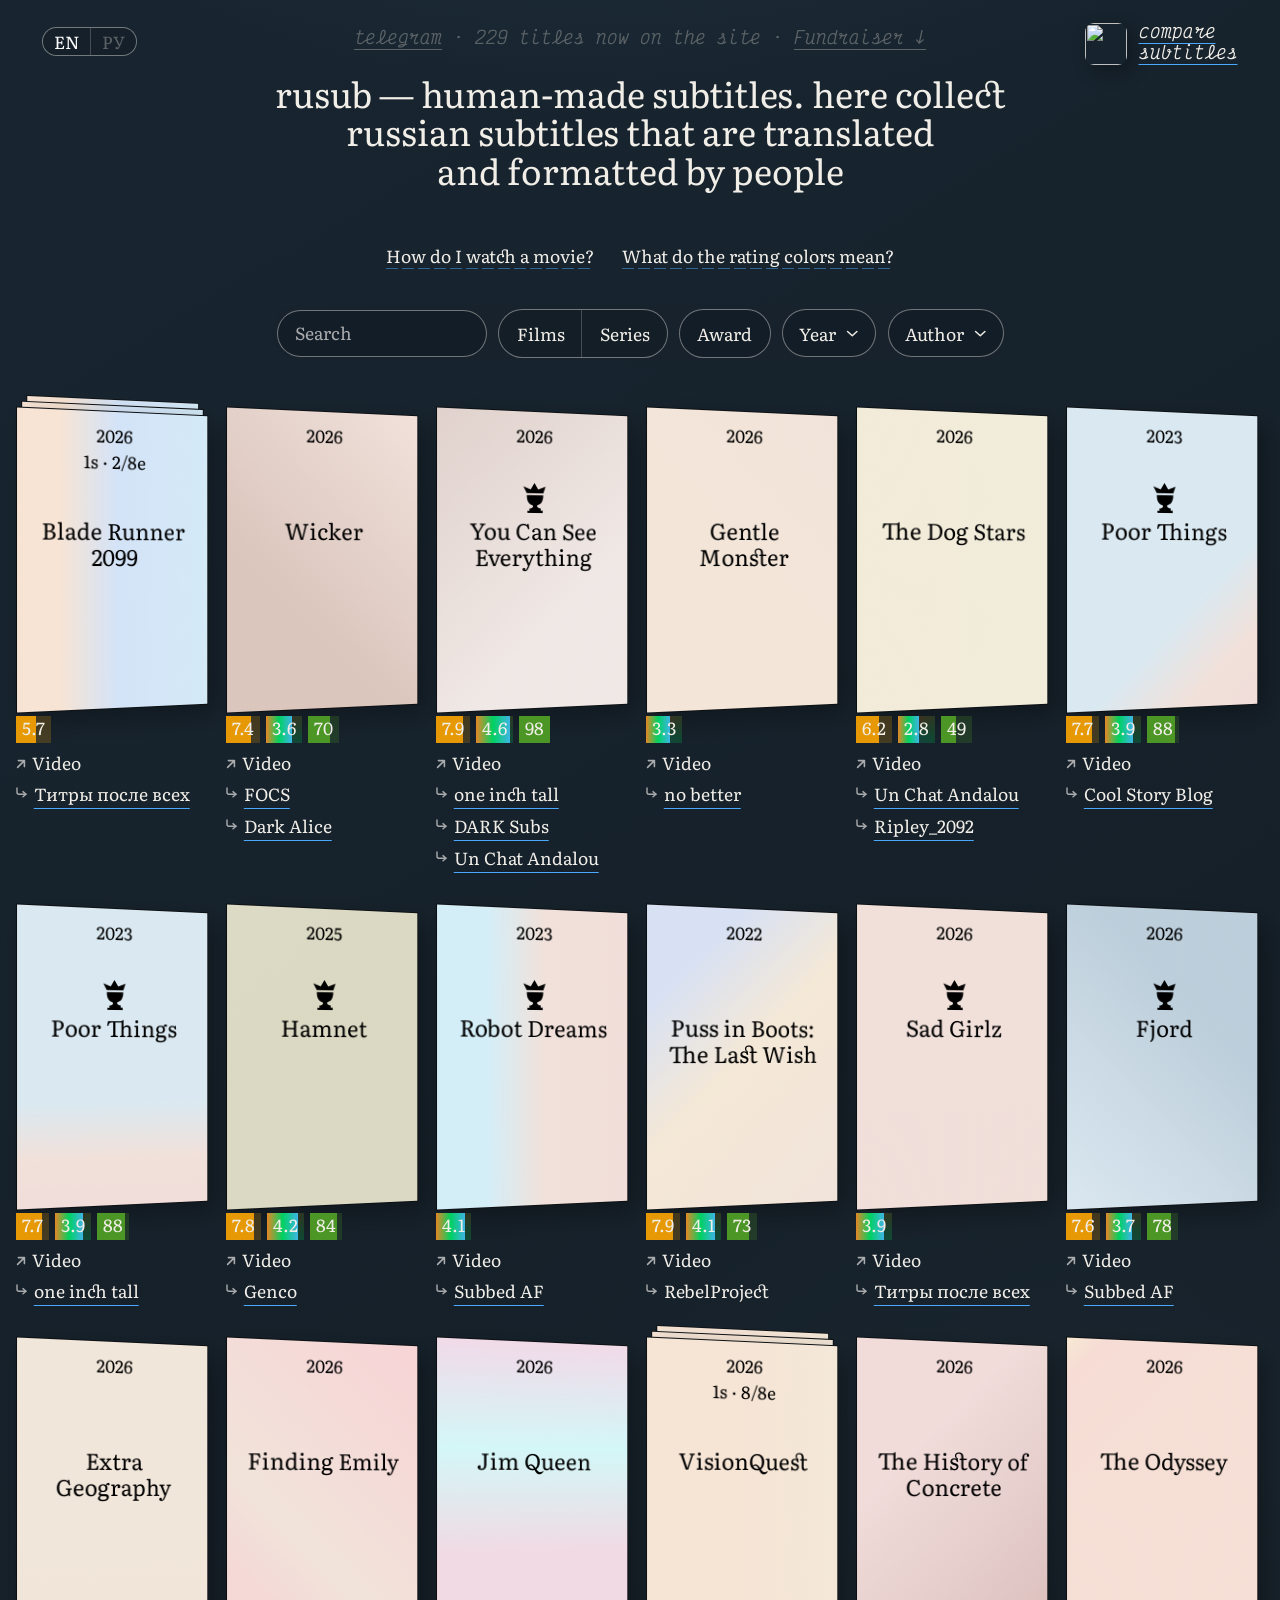
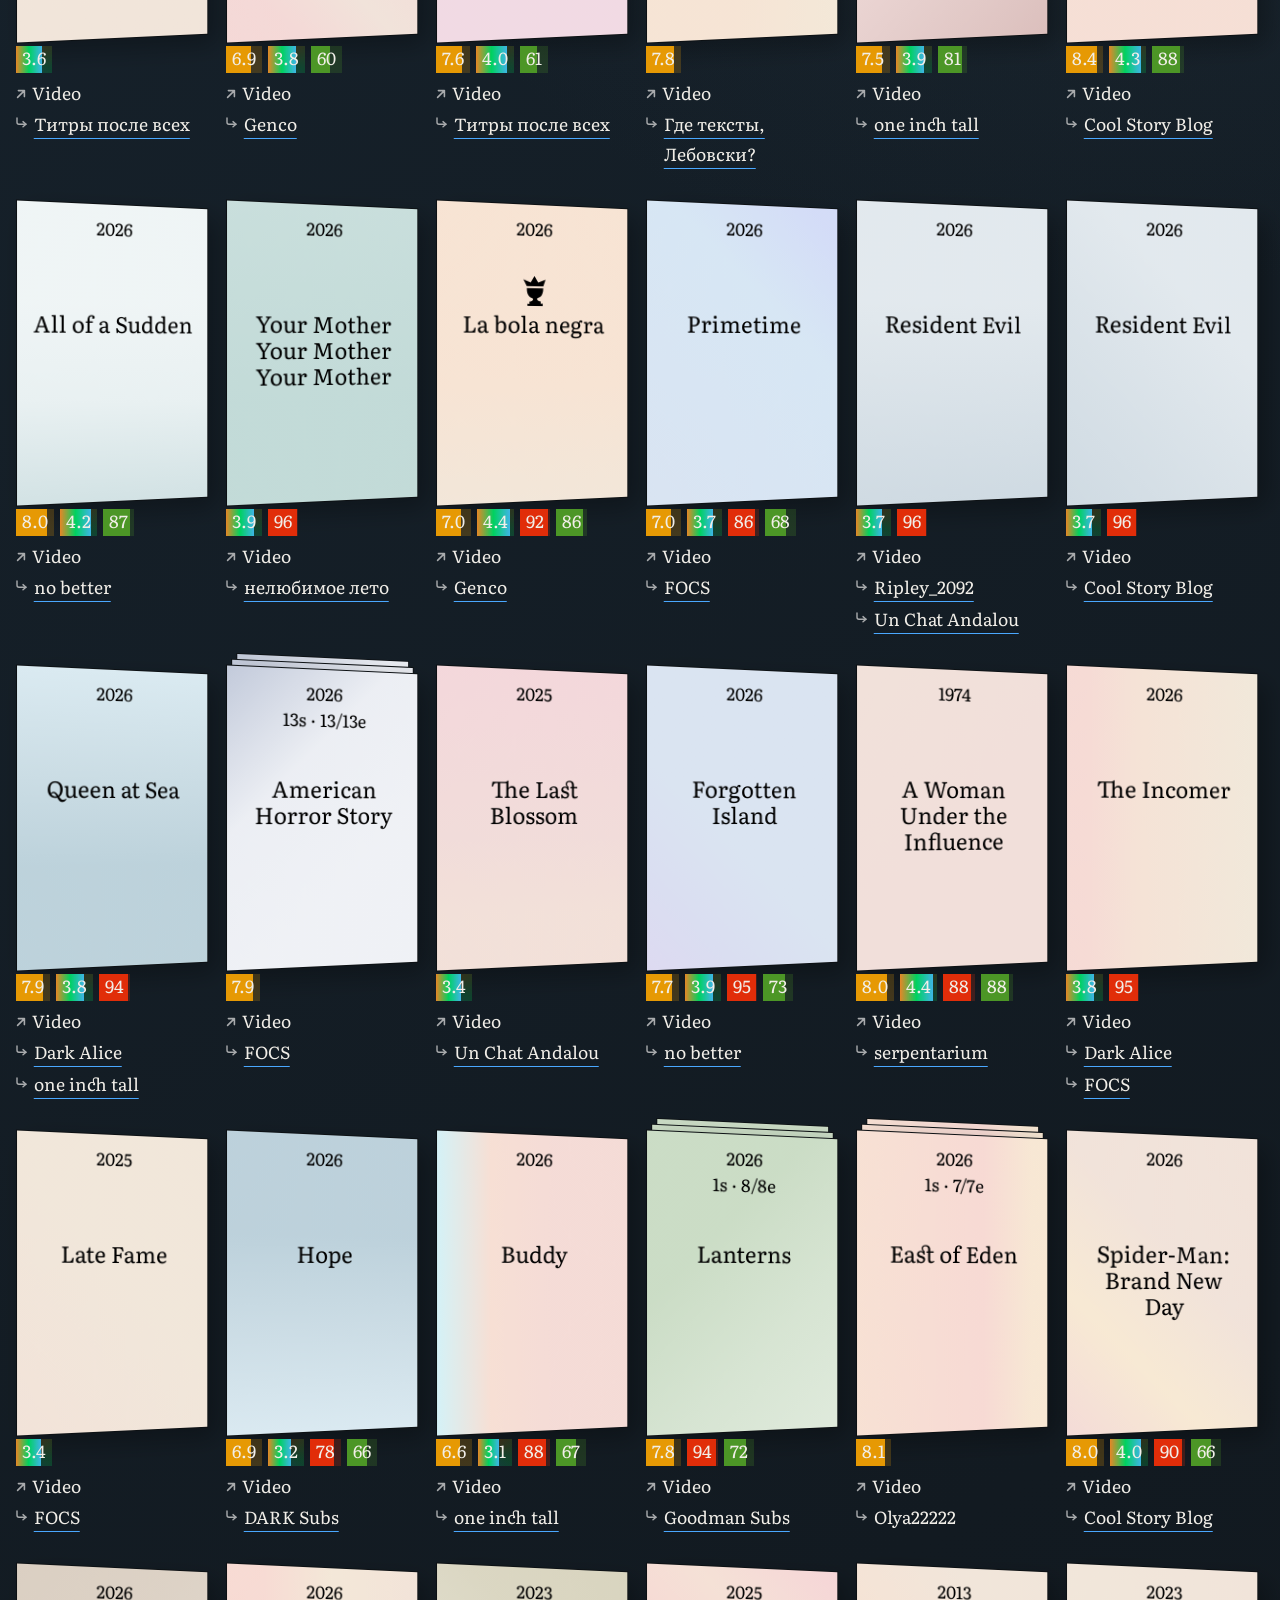
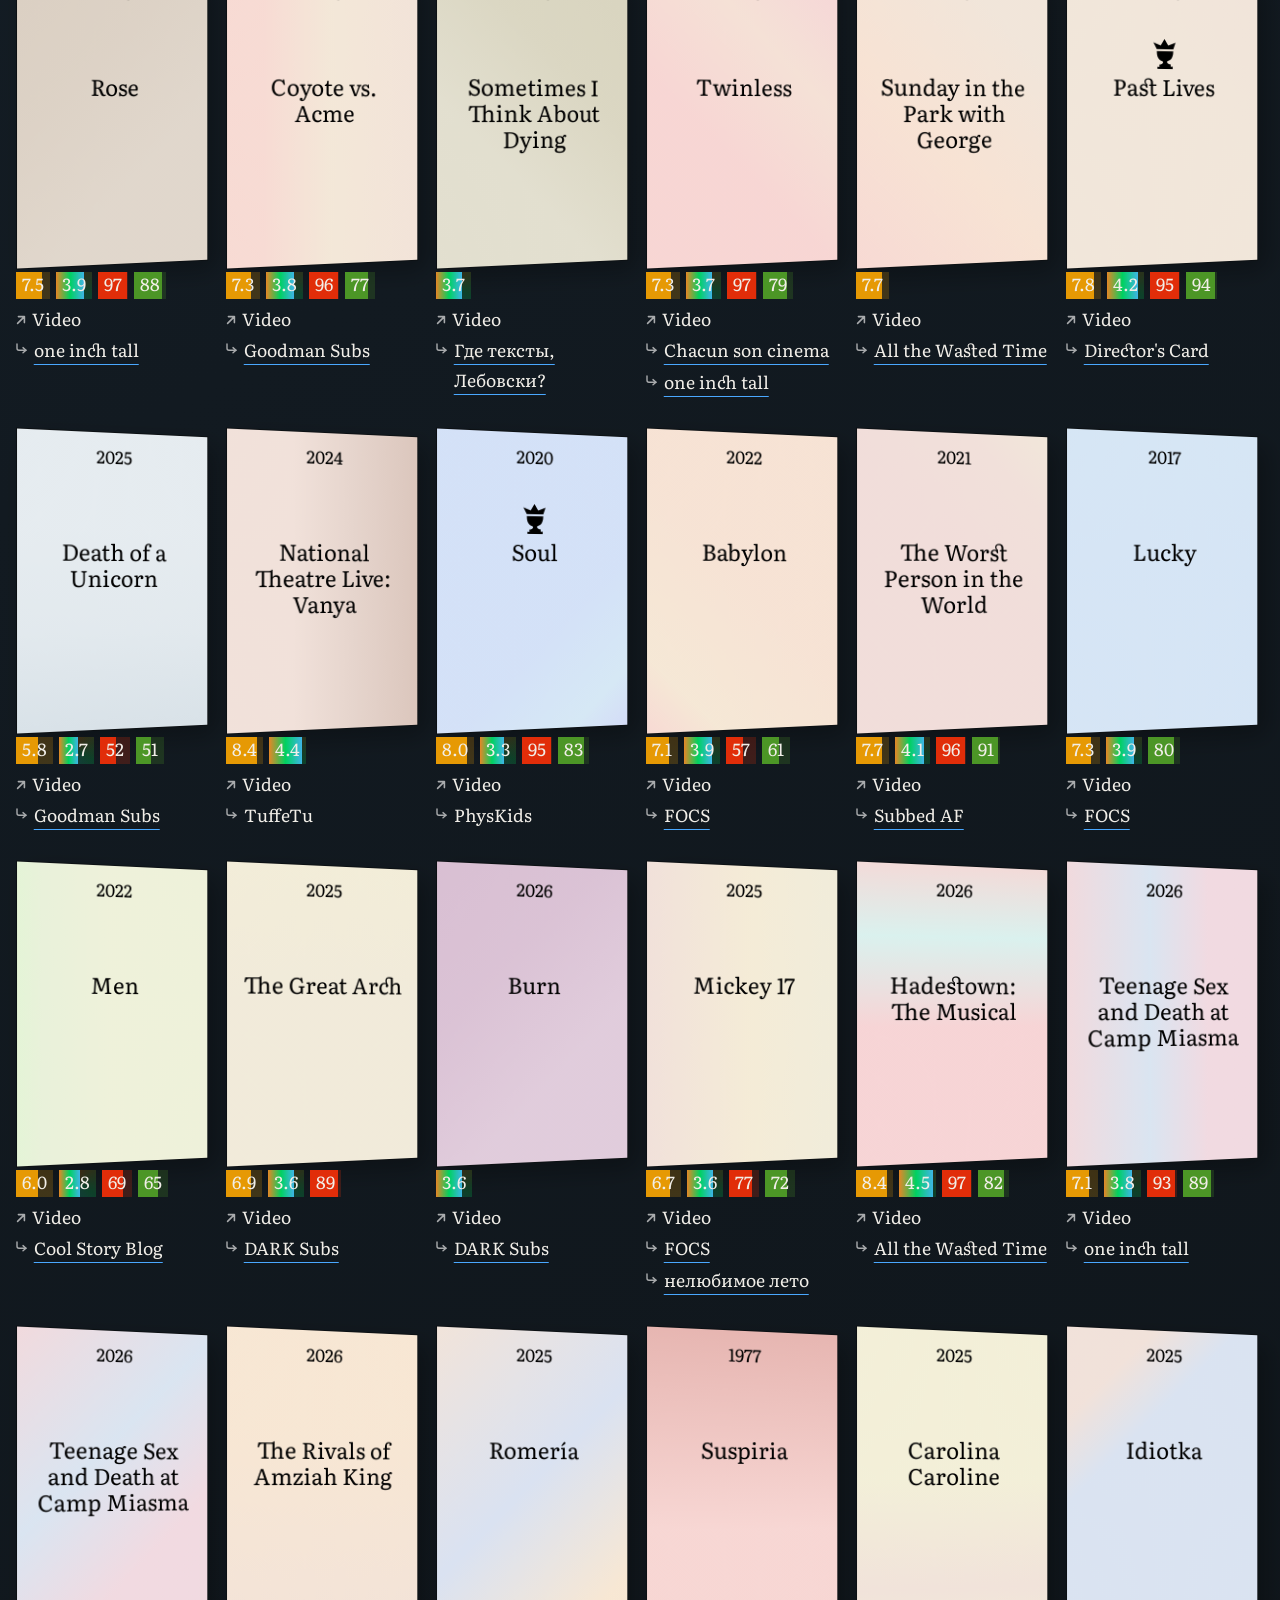
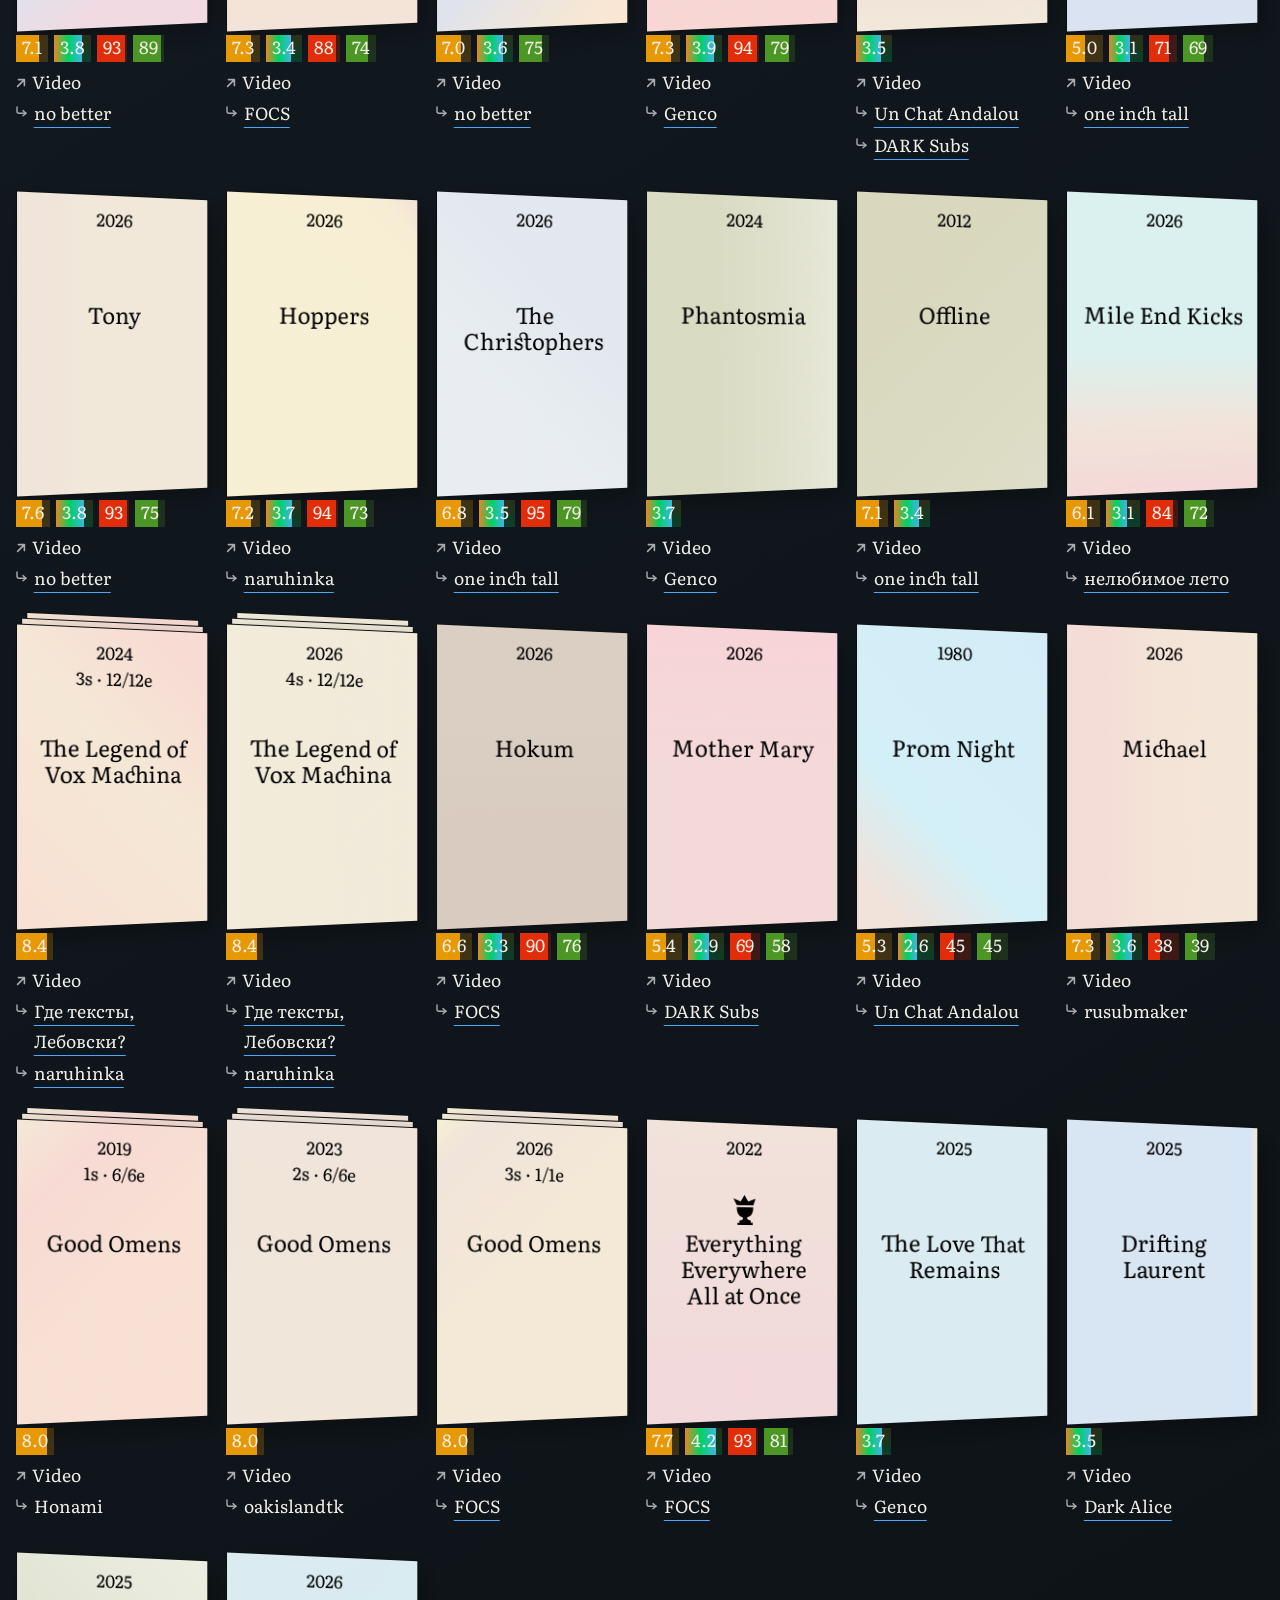
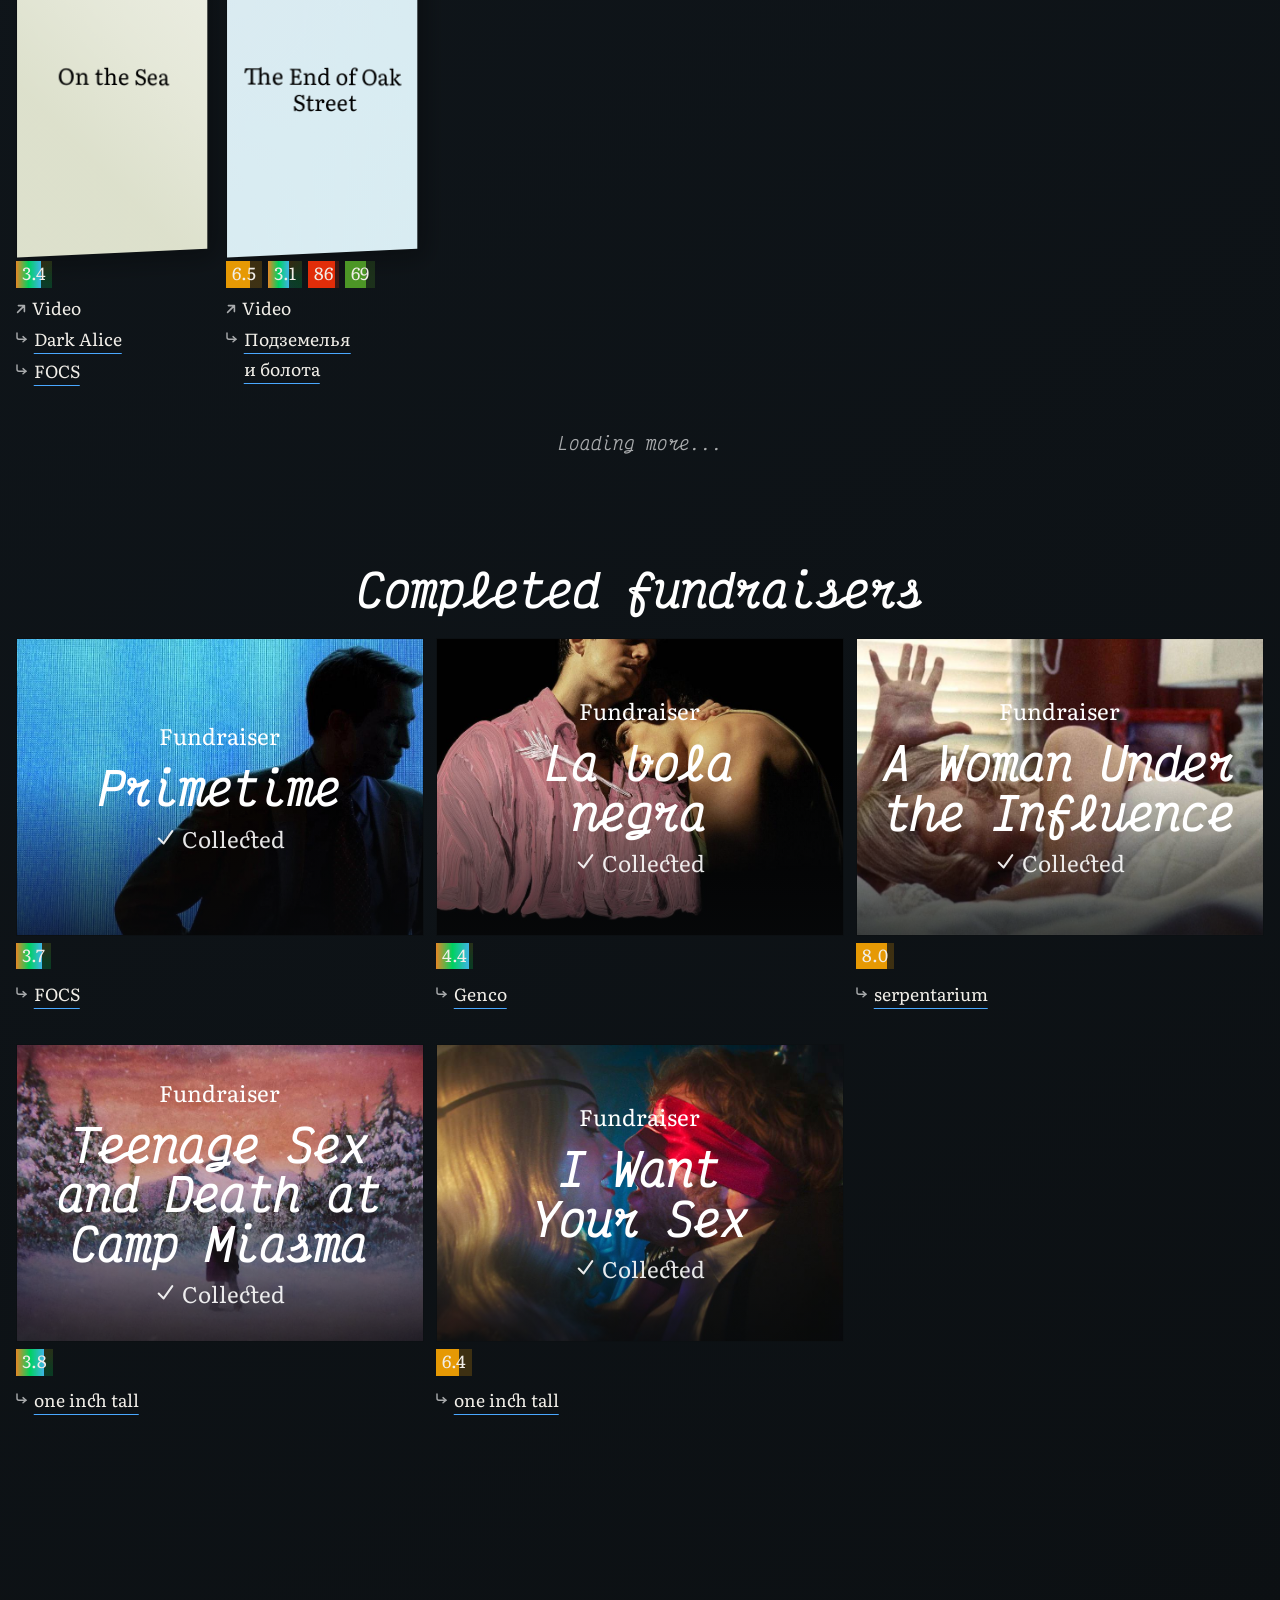
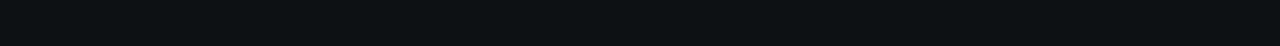
==== commit 7296573e: "Gentle Monster 2026 (no better) + мобильная шапка как десктоп" ====
--- a/index.html
+++ b/index.html
@@ -93,6 +93,9 @@
   <li><a href="/#you-can-see-everything-2026"><h2>You Can See Everything (2026)</h2>
     <span lang="ru">Увидеть всё</span>
     <span>Перевод: one inch tall, DARK Subs, Un Chat Andalou</span></a></li>
+  <li><a href="/#gentle-monster-2026"><h2>Gentle Monster (2026)</h2>
+    <span lang="ru">Нежный монстр</span>
+    <span>Перевод: no better</span></a></li>
   <li><a href="/#the-dog-stars-2026"><h2>The Dog Stars (2026)</h2>
     <span lang="ru">Собачьи звёзды</span>
     <span>Перевод: Un Chat Andalou, Ripley_2092</span></a></li>
--- a/styles.css
+++ b/styles.css
@@ -227,6 +227,17 @@
   width:100vw;
   margin-left:calc(50% - 50vw);
   padding:0 42.5px;
+}
+/* Сентинел бесконечного скролла: виден лишь на медленной сети,
+   пока следующий чанк карточек дорисовывается. */
+.sentinel{
+  grid-column:1/-1;
+  text-align:center;
+  color:var(--muted);
+  font-family:"Victor Mono", monospace;
+  font-style:italic;
+  font-size:17.5px;
+  padding:10px 0 30px;
 }
 @media (min-width:1270px){
   .grid{grid-template-columns:repeat(6,minmax(var(--card-w),275px))}
@@ -1321,10 +1332,12 @@
     margin-bottom:0;
   }
 }
-/* Переключатель языка: на широком экране живёт в левом верхнем углу
+/* Переключатель языка: живёт в левом верхнем углу на всех ширинах
    (зеркало панели subcompare), а пилюля и её разделитель внутри
-   мета-строки прячутся. Уже 1280px и на мобилке — как было. */
+   мета-строки всегда прячутся. */
 .lang-corner{display:none}
+#title-count > .type-toggle,
+#title-count > .meta-lead{display:none}
 @media (min-width:1280px){
   .lang-corner{
     display:block;
@@ -1333,11 +1346,35 @@
     left:42.5px;
     z-index:5;
   }
-  #title-count > .type-toggle,
-  #title-count > .meta-lead{display:none}
+}
+/* Уже 1280px и на мобилке — как на десктопе: язык слева сверху,
+   сравнение справа сверху, строка телеграм··· ниже по центру. */
+@media (max-width:1279px){
+  .intro-top{
+    position:relative;
+    padding-top:56px;
+  }
+  /* Уголок — от body, как на десктопе: top = верхний паддинг .page,
+     чтобы верх пилюли совпал с верхом панели сравнения. */
+  .lang-corner{
+    display:block;
+    position:absolute;
+    top:22.5px;
+    left:42.5px;
+    z-index:5;
+  }
+  .subcompare{
+    position:absolute;
+    top:0;
+    right:0;
+    margin-bottom:0;
+  }
+}
+@media (max-width:1125px){
+  .lang-corner{left:22.5px}
 }
 @media (max-width:875px){
-  .intro-top{padding-top:0}
+  .intro-top{padding-top:48px}
   .intro .subcompare-name{font-size:13px}
   .subcompare-text{transform:translateY(-2px)}
   .subcompare-icon{
